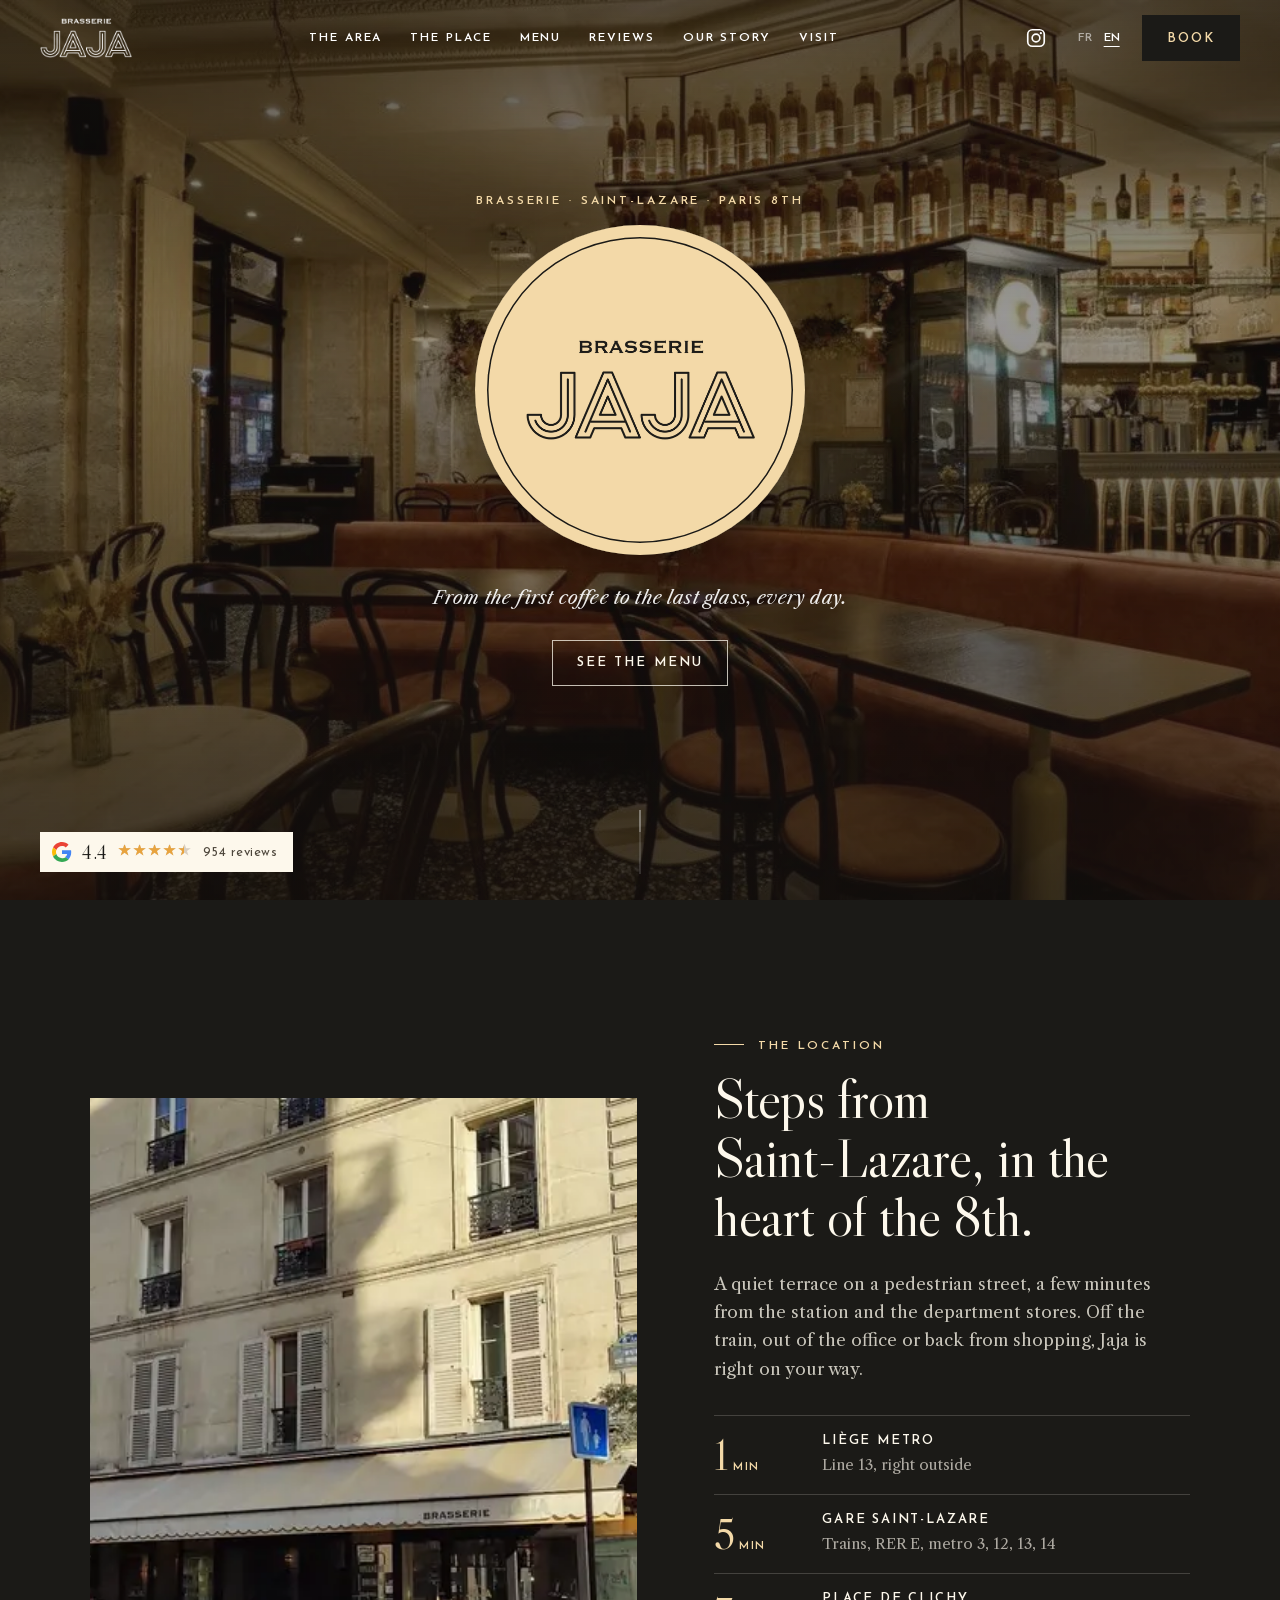
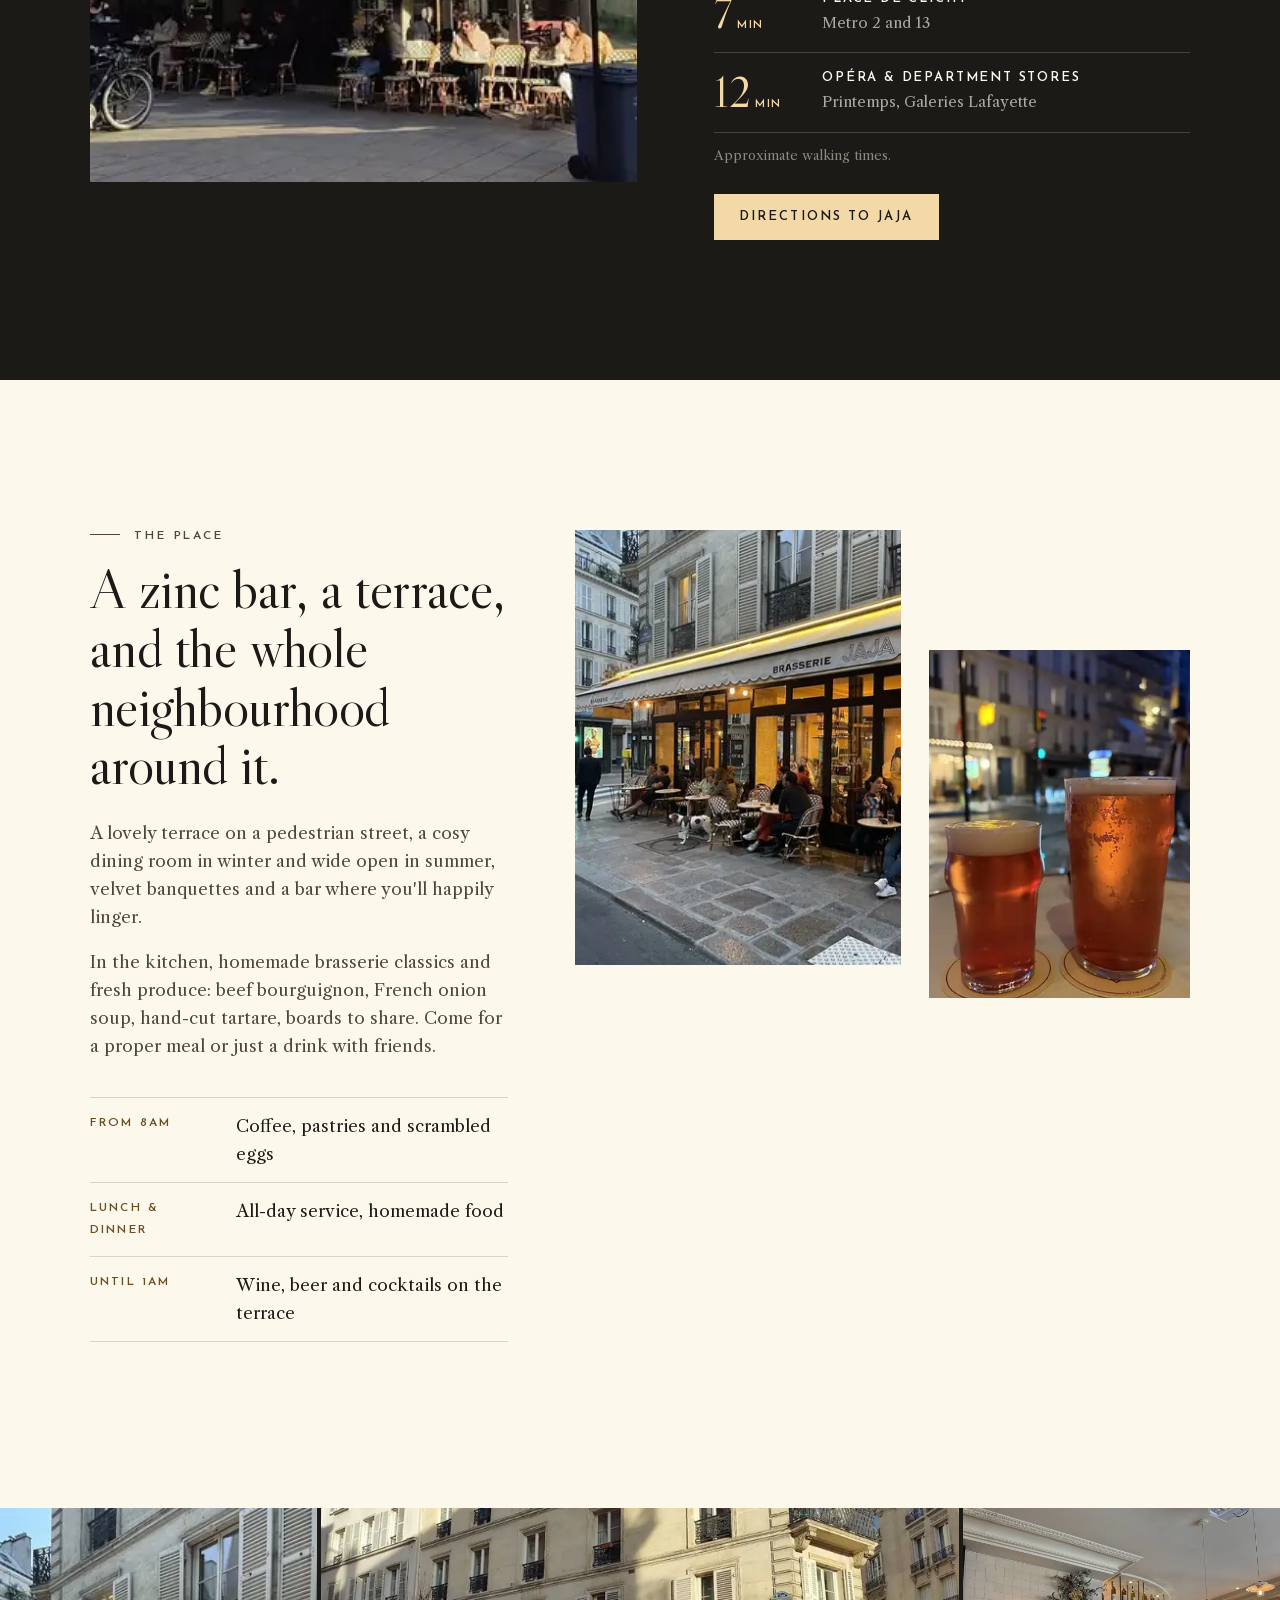
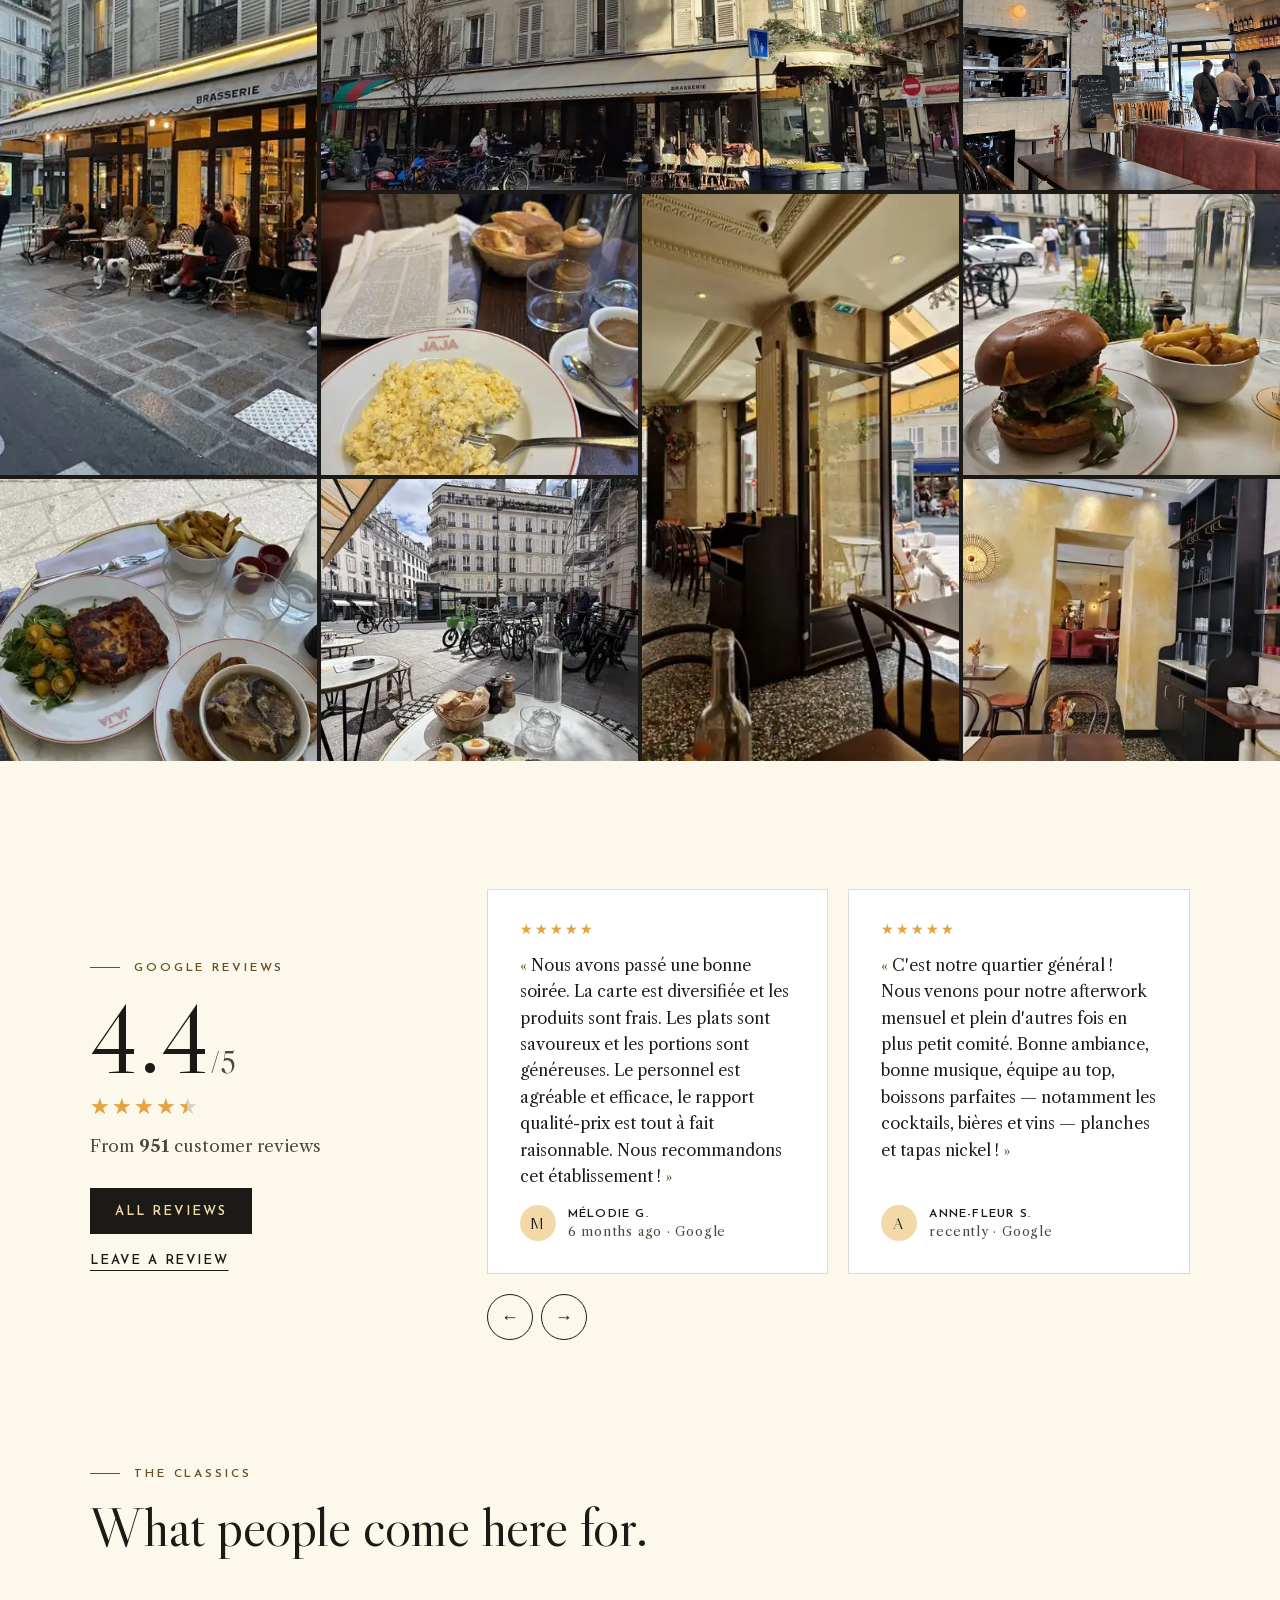
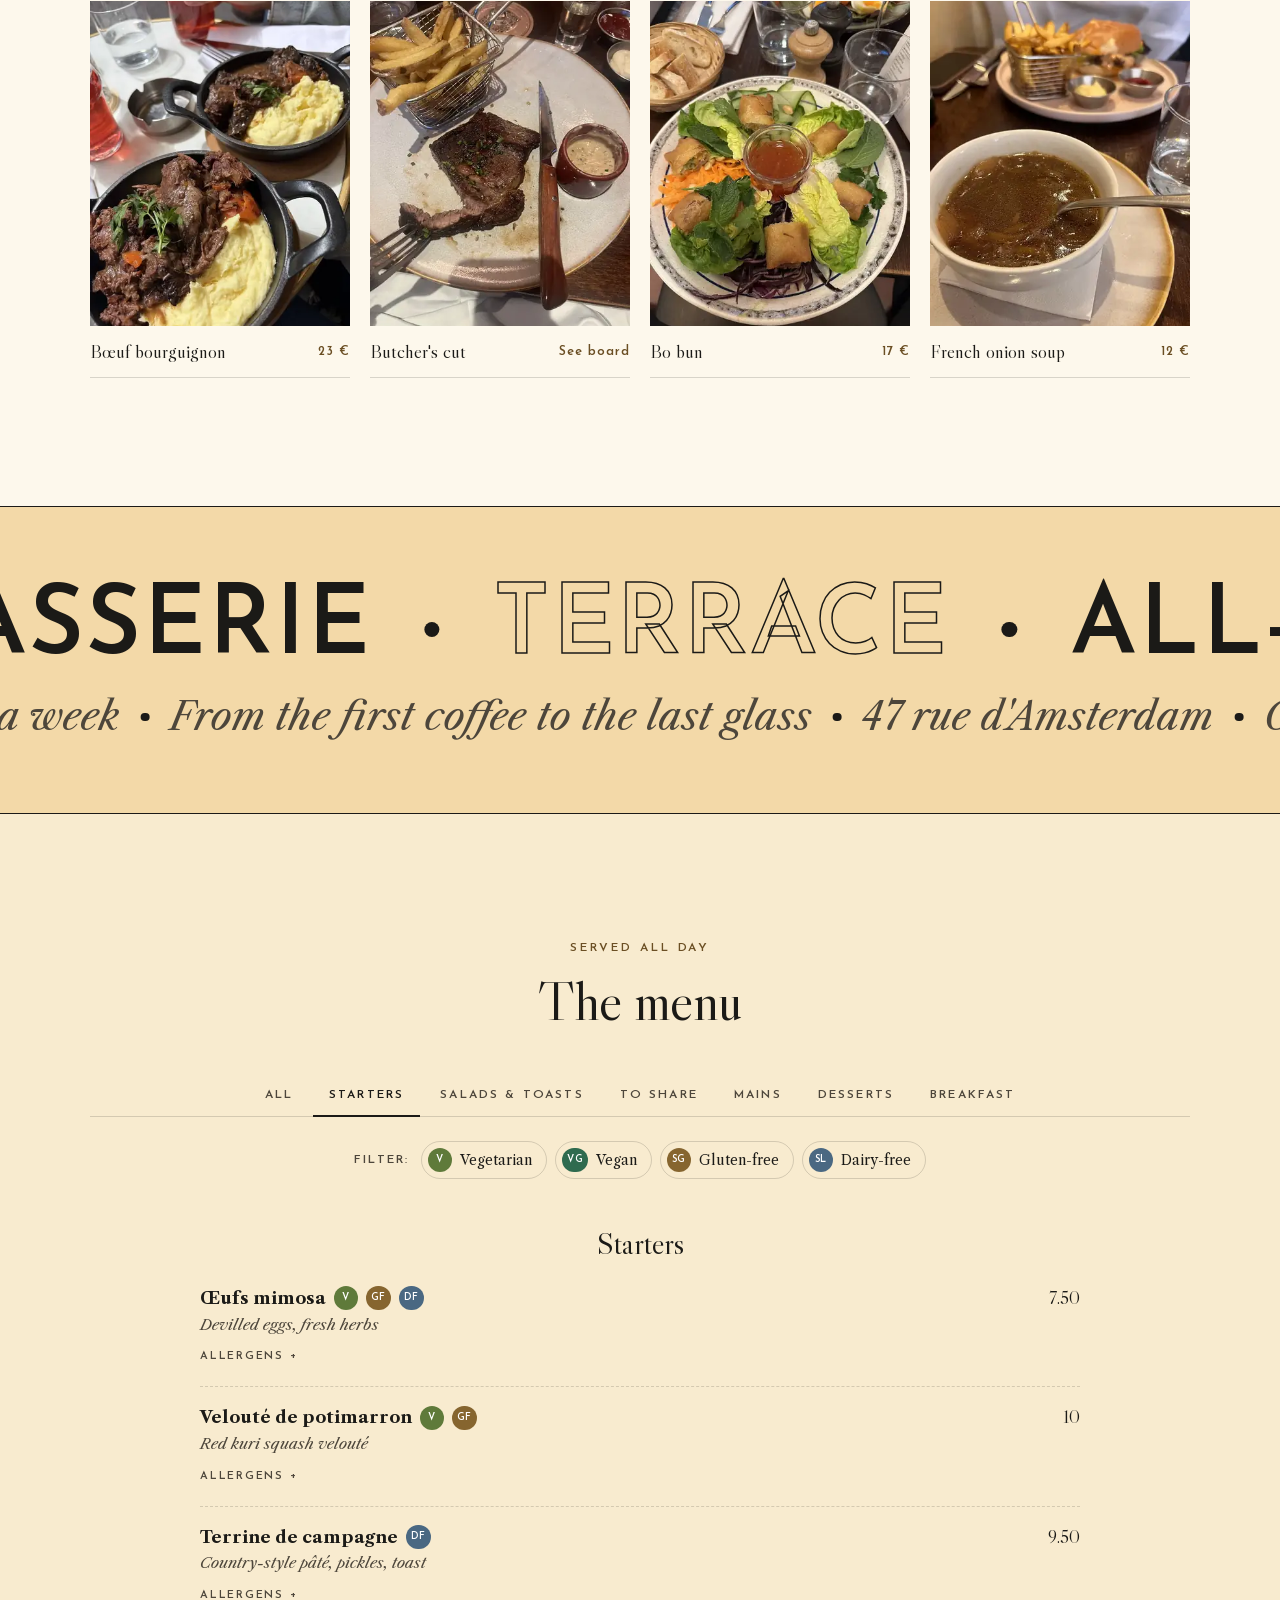
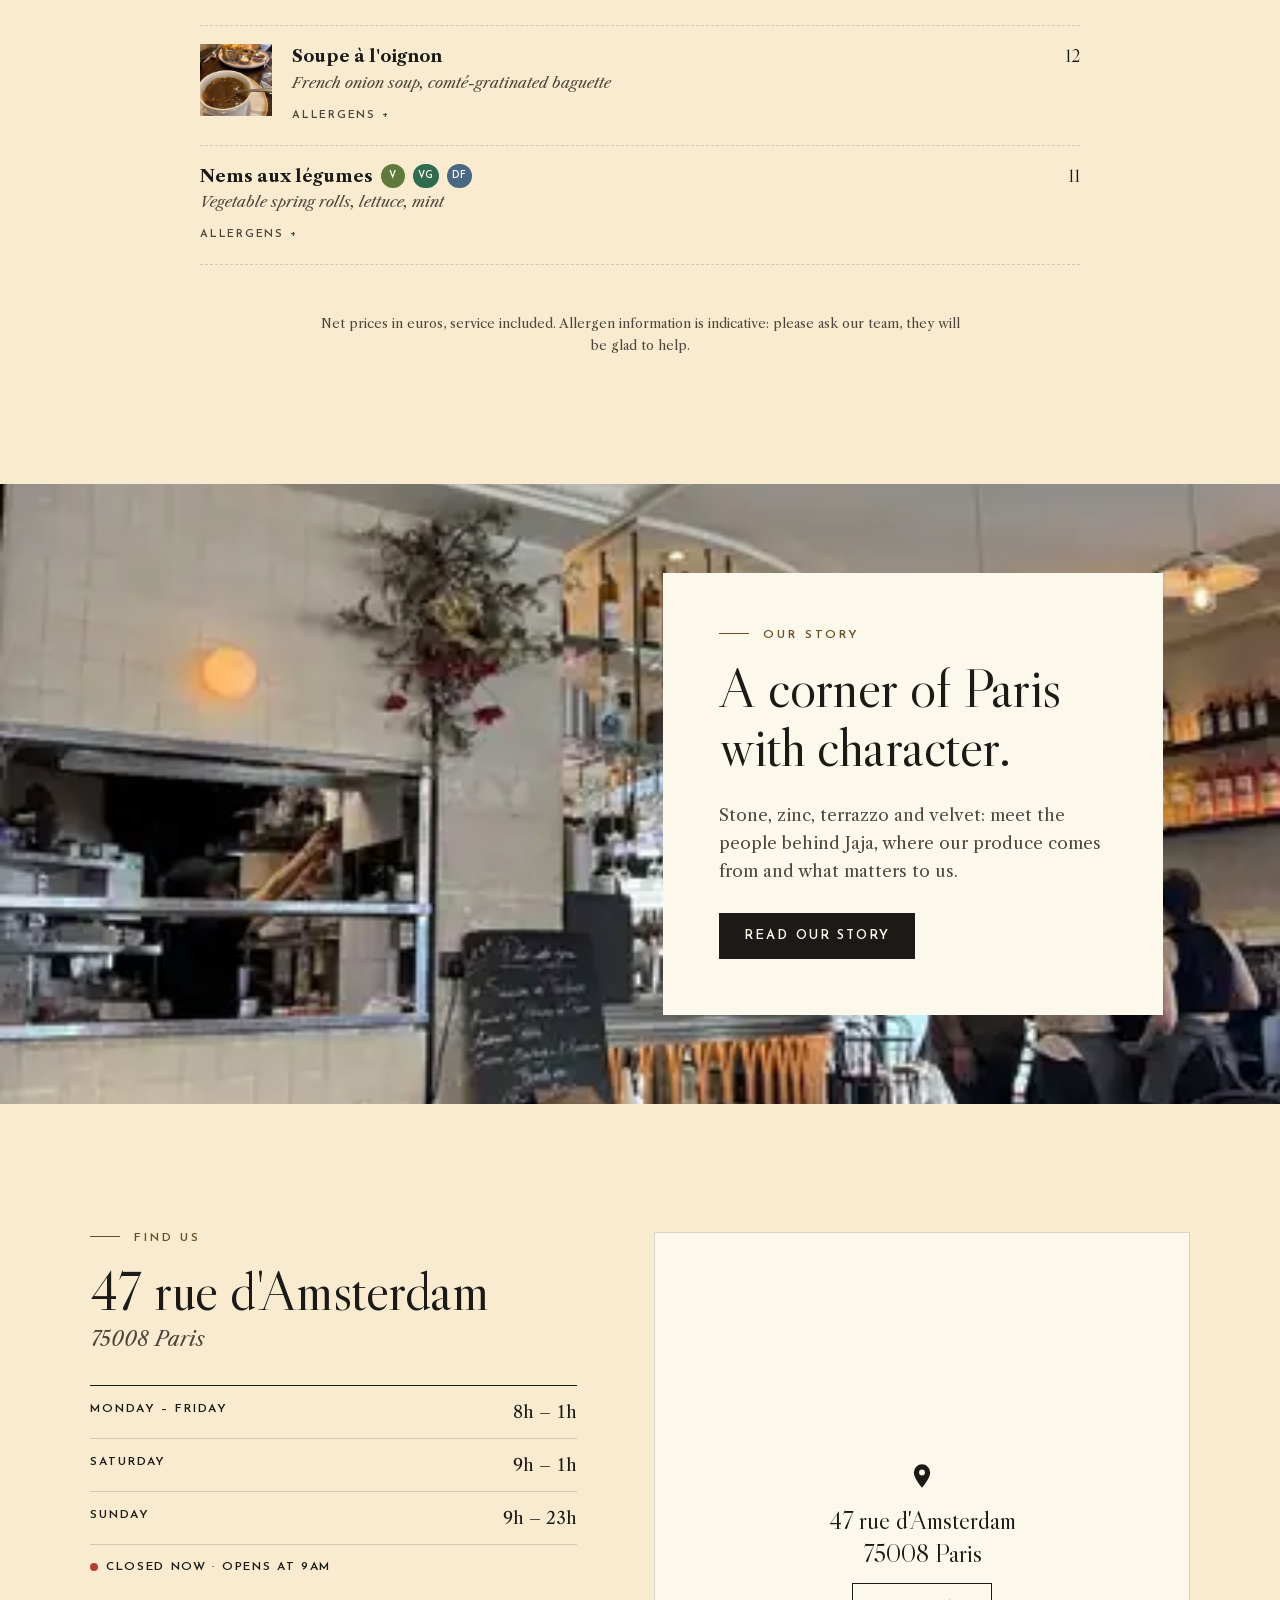
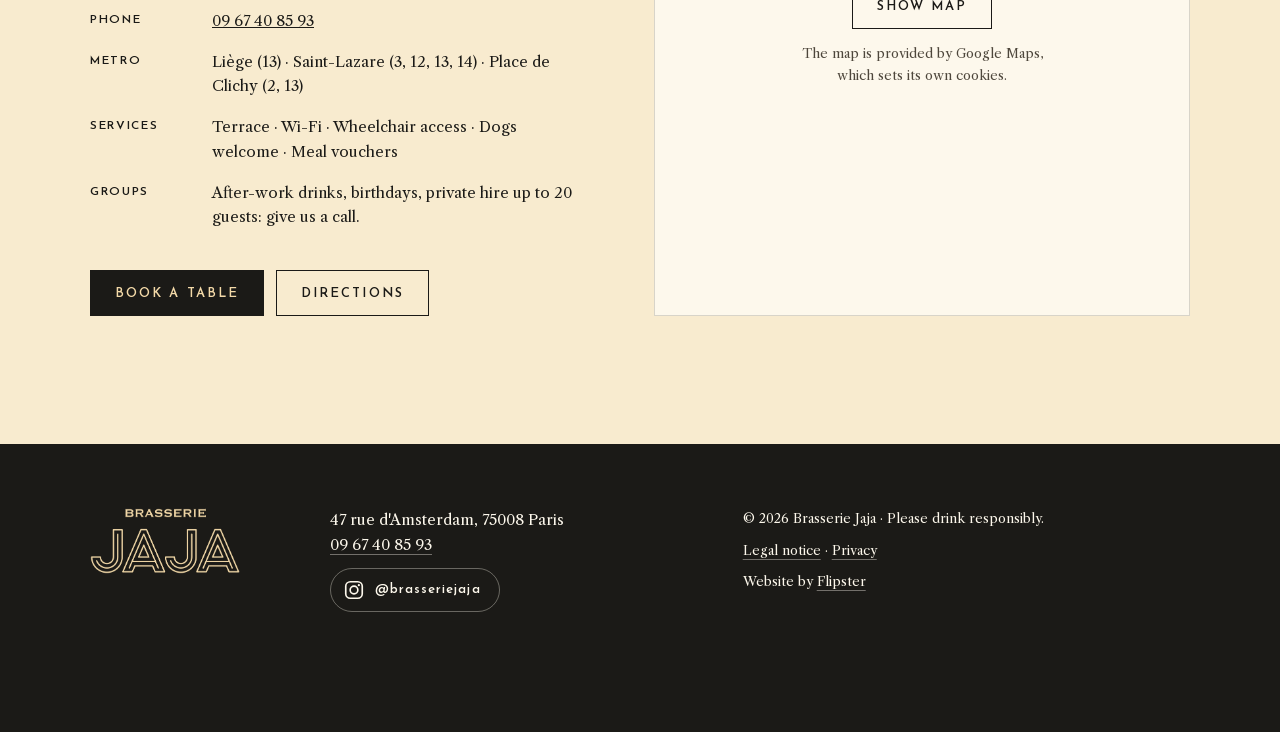
==== index.html @ 262e5464 "Accueil : l'emplacement mis en avant, section vins retirée Nouvelle section « L'emplacement » juste " ====
<!doctype html>
<html lang="fr">
<head>
  <meta charset="utf-8">
  <meta name="viewport" content="width=device-width, initial-scale=1">
  <!-- Version de validation : retirer cette ligne et robots.txt à la mise en ligne officielle -->
  <meta name="robots" content="noindex, nofollow">
  <title>Brasserie Jaja — Bar, brasserie, restaurant · Paris 8e</title>
  <meta name="description" content="Brasserie Jaja, 47 rue d'Amsterdam, Paris 8e. Entre Saint-Lazare et la place de Clichy : cuisine de brasserie faite maison, terrasse sur rue piétonne, ouvert tous les jours du petit déjeuner jusqu'à 1h.">
  <link rel="alternate" hreflang="fr" href="https://louismaitjean-ops.github.io/brasserie-jaja/">
  <link rel="alternate" hreflang="en" href="https://louismaitjean-ops.github.io/brasserie-jaja/?lang=en">
  <link rel="canonical" href="https://louismaitjean-ops.github.io/brasserie-jaja/">
  <meta property="og:type" content="restaurant">
  <meta property="og:site_name" content="Brasserie Jaja">
  <meta property="og:locale" content="fr_FR">
  <meta property="og:url" content="https://louismaitjean-ops.github.io/brasserie-jaja/">
  <meta property="og:title" content="Brasserie Jaja — Paris 8e">
  <meta property="og:description" content="Bar, brasserie, restaurant entre Saint-Lazare et la place de Clichy. Terrasse, cuisine faite maison, ouvert 7j/7.">
  <meta property="og:image" content="https://louismaitjean-ops.github.io/brasserie-jaja/assets/img/salle-bar.jpg">
  <meta property="og:image:width" content="1400">
  <meta property="og:image:height" content="700">
  <meta name="twitter:card" content="summary_large_image">
  <meta name="theme-color" content="#F3D9A8">
  <link rel="icon" href="assets/img/favicon.png">
  <link rel="apple-touch-icon" href="assets/img/apple-touch-icon.png">
  <link rel="preload" href="assets/fonts/caslon-display.woff2" as="font" type="font/woff2" crossorigin>
  <link rel="preload" href="assets/fonts/josefin-sans.woff2" as="font" type="font/woff2" crossorigin>
  <link rel="preload" href="assets/fonts/caslon-text-italic.woff2" as="font" type="font/woff2" crossorigin>
  <script>
    if(!matchMedia("(prefers-reduced-motion: reduce)").matches)document.documentElement.classList.add("motion");
    // Au rechargement : toujours revenir en haut de la page (et oublier l'ancre #section)
    if("scrollRestoration" in history)history.scrollRestoration="manual";
    (function(){var n=performance.getEntriesByType&&performance.getEntriesByType("navigation")[0];
      if(n&&n.type==="reload"){
        if(location.hash)history.replaceState(null,"",location.pathname+location.search);
        var top=function(){window.scrollTo(0,0);};
        top();document.addEventListener("DOMContentLoaded",top);
        window.addEventListener("load",function(){top();setTimeout(top,0);});
      }})();
  </script>
  <link rel="stylesheet" href="assets/css/style.css?v=29">
  <script type="application/ld+json">
  {
    "@context": "https://schema.org",
    "@type": "Restaurant",
    "name": "Brasserie Jaja",
    "image": "https://louismaitjean-ops.github.io/brasserie-jaja/assets/img/salle-bar.jpg",
    "url": "https://louismaitjean-ops.github.io/brasserie-jaja/",
    "address": { "@type": "PostalAddress", "streetAddress": "47 rue d'Amsterdam", "postalCode": "75008", "addressLocality": "Paris", "addressCountry": "FR" },
    "telephone": "+33967408593",
    "servesCuisine": ["Française", "Brasserie"],
    "priceRange": "€€",
    "acceptsReservations": true,
    "aggregateRating": { "@type": "AggregateRating", "ratingValue": "4.4", "reviewCount": "954" },
    "openingHoursSpecification": [
      { "@type": "OpeningHoursSpecification", "dayOfWeek": ["Monday","Tuesday","Wednesday","Thursday","Friday"], "opens": "08:00", "closes": "01:00" },
      { "@type": "OpeningHoursSpecification", "dayOfWeek": "Saturday", "opens": "09:00", "closes": "01:00" },
      { "@type": "OpeningHoursSpecification", "dayOfWeek": "Sunday", "opens": "09:00", "closes": "23:00" }
    ]
  }
  </script>
</head>
<body>

<a class="skip" href="#carte" data-i18n="skip">Aller à la carte</a>

<header class="nav" id="nav">
  <a class="nav__logo" href="index.html" aria-label="Brasserie Jaja, accueil">
    <img src="assets/img/logo-jaja-white.png" alt="Brasserie Jaja" class="logo-light" width="455" height="200">
    <img src="assets/img/logo-jaja-ink.png" alt="" class="logo-dark" width="455" height="200" aria-hidden="true">
  </a>
  <nav class="nav__links" id="navLinks" aria-label="Navigation principale">
    <a href="#quartier" data-i18n="nav.quartier">Le quartier</a>
    <a href="#maison" data-i18n="nav.maison">La maison</a>
    <a href="#carte" data-i18n="nav.carte">La carte</a>
    <a href="#avis" data-i18n="nav.avis">Avis</a>
    <a href="histoire.html" data-i18n="nav.histoire">Notre histoire</a>
    <a href="#infos" data-i18n="nav.infos">Infos</a>
  </nav>
  <div class="nav__end">
    <a class="nav__insta" href="https://www.instagram.com/brasseriejaja/" target="_blank" rel="noopener" aria-label="Instagram @brasseriejaja"><svg viewBox="0 0 24 24" width="22" height="22" aria-hidden="true"><rect x="3" y="3" width="18" height="18" rx="5" fill="none" stroke="currentColor" stroke-width="1.8"/><circle cx="12" cy="12" r="4.2" fill="none" stroke="currentColor" stroke-width="1.8"/><circle cx="17.3" cy="6.7" r="1.2" fill="currentColor"/></svg></a>
    <div class="lang" role="group" aria-label="Langue">
      <button type="button" data-lang="fr" aria-pressed="true">FR</button>
      <button type="button" data-lang="en" aria-pressed="false">EN</button>
    </div>
    <button class="btn btn--red js-book" type="button" data-i18n="cta.book">Réserver</button>
    <button class="nav__burger" id="burger" type="button" aria-expanded="false" aria-controls="navLinks"><span></span><span></span><span class="sr" data-i18n="nav.menu">Menu</span></button>
  </div>
</header>

<main>

  <!-- HERO -->
  <section class="hero">
    <img width="1400" height="700" class="hero__img" srcset="assets/img/salle-bar-400.webp 400w, assets/img/salle-bar-800.webp 800w, assets/img/salle-bar.webp 1400w" sizes="100vw" src="assets/img/salle-bar.webp" alt="La salle de la Brasserie Jaja, banquettes en velours et bar" fetchpriority="high">
    <div class="hero__inner">
      <p class="eyebrow eyebrow--light" data-i18n="hero.eyebrow">Brasserie · Saint-Lazare · Paris 8e</p>
      <h1 class="hero__title">
        <img src="assets/img/logo-jaja-ink.png" alt="Brasserie Jaja" width="455" height="200">
      </h1>
      <p class="hero__lead" data-i18n="hero.lead">Du premier café au dernier verre, tous les jours.</p>
      <div class="hero__cta">
        <a class="btn btn--ghost" href="#carte" data-i18n="cta.menu">Voir la carte</a>
      </div>
    </div>
    <a class="hero__scroll" href="#maison" aria-label="Découvrir"><span></span></a>
    <a class="gbadge" href="#avis">
      <svg class="gbadge__g" viewBox="0 0 48 48" aria-hidden="true"><path fill="#EA4335" d="M24 9.5c3.5 0 6.6 1.2 9 3.5l6.7-6.7C35.6 2.4 30.2 0 24 0 14.6 0 6.6 5.4 2.6 13.2l7.8 6C12.3 13.6 17.6 9.5 24 9.5z"/><path fill="#4285F4" d="M46.1 24.5c0-1.6-.1-3.1-.4-4.5H24v9h12.4c-.5 2.9-2.2 5.3-4.6 7l7.4 5.7c4.3-4 6.9-9.9 6.9-17.2z"/><path fill="#FBBC05" d="M10.4 28.8c-.5-1.4-.8-3-.8-4.8s.3-3.3.8-4.8l-7.8-6C.9 16.5 0 20.1 0 24s.9 7.5 2.6 10.8l7.8-6z"/><path fill="#34A853" d="M24 48c6.5 0 11.9-2.1 15.9-5.8l-7.4-5.7c-2.1 1.4-4.8 2.3-8.5 2.3-6.4 0-11.7-4.1-13.6-9.8l-7.8 6C6.6 42.6 14.6 48 24 48z"/></svg>
      <span class="gbadge__score js-rating">4,4</span>
      <span class="stars js-stars" aria-hidden="true"></span>
      <span class="gbadge__count"><span class="js-count">954</span> <span data-i18n="reviews.word">avis</span></span>
    </a>
  </section>

  <!-- ACCÈS RAPIDES (mobile) -->
  <nav class="quick" aria-label="Accès rapide">
    <p class="quick__status"><span class="quick__open" id="openNowTop"></span><a href="#avis" class="quick__rating"><span class="js-rating">4,4</span> <span class="stars js-stars" aria-hidden="true"></span> <span class="quick__google">Google</span></a></p>
    <div class="quick__grid">
      <a class="quick__item quick__item--main" href="#carte">
        <svg viewBox="0 0 24 24" aria-hidden="true"><path d="M6 3h9l3 3v15H6z M15 3v3h3 M9 10h6 M9 13.5h6 M9 17h4"/></svg>
        <span data-i18n="quick.menu">La carte</span>
      </a>
      <a class="quick__item" href="tel:+33967408593">
        <svg viewBox="0 0 24 24" aria-hidden="true"><path d="M5 4h4l2 5-2.5 1.5a11 11 0 0 0 5 5L15 13l5 2v4a2 2 0 0 1-2 2A16 16 0 0 1 3 6a2 2 0 0 1 2-2"/></svg>
        <span data-i18n="quick.call">Appeler</span>
      </a>
      <a class="quick__item" href="https://www.google.com/maps/dir/?api=1&amp;destination=Brasserie+Jaja+47+rue+d%27Amsterdam+75008+Paris" target="_blank" rel="noopener">
        <svg viewBox="0 0 24 24" aria-hidden="true"><path d="M12 21s-6.5-6.2-6.5-11a6.5 6.5 0 0 1 13 0c0 4.8-6.5 11-6.5 11z M12 12.5a2.5 2.5 0 1 0 0-5 2.5 2.5 0 0 0 0 5"/></svg>
        <span data-i18n="quick.route">Itinéraire</span>
      </a>
      <a class="quick__item" href="#infos">
        <svg viewBox="0 0 24 24" aria-hidden="true"><path d="M12 21a9 9 0 1 0 0-18 9 9 0 0 0 0 18z M12 7v5l3 2"/></svg>
        <span data-i18n="quick.hours">Horaires</span>
      </a>
    </div>
  </nav>

  <!-- L'EMPLACEMENT -->
  <section class="quartier" id="quartier">
    <div class="wrap quartier__grid">
      <figure class="quartier__photo"><img width="1600" height="901" srcset="assets/img/rue-terrasse-400.webp 400w, assets/img/rue-terrasse-800.webp 800w, assets/img/rue-terrasse.webp 1600w" sizes="(max-width: 900px) 100vw, 55vw" src="assets/img/rue-terrasse.webp" alt="La terrasse de la Brasserie Jaja sur la rue piétonne" loading="lazy"></figure>
      <div class="quartier__text">
        <p class="eyebrow eyebrow--light" data-i18n="quartier.eyebrow">L'emplacement</p>
        <h2 class="h2" data-i18n="quartier.title">À deux pas de Saint-Lazare, en plein cœur du 8e.</h2>
        <p data-i18n="quartier.p">Une terrasse au calme, sur une rue piétonne, à quelques minutes de la gare et des grands magasins. En sortant du train, du bureau ou du shopping, le Jaja est sur votre chemin.</p>
        <ul class="quartier__list">
          <li><span class="quartier__min">1<small>min</small></span><span><strong data-i18n="quartier.l1">Métro Liège</strong><em data-i18n="quartier.l1s">Ligne 13, juste en bas</em></span></li>
          <li><span class="quartier__min">5<small>min</small></span><span><strong data-i18n="quartier.l2">Gare Saint-Lazare</strong><em data-i18n="quartier.l2s">Trains, RER E, métros 3, 12, 13, 14</em></span></li>
          <li><span class="quartier__min">7<small>min</small></span><span><strong data-i18n="quartier.l3">Place de Clichy</strong><em data-i18n="quartier.l3s">Métros 2 et 13</em></span></li>
          <li><span class="quartier__min">12<small>min</small></span><span><strong data-i18n="quartier.l4">Opéra et grands magasins</strong><em data-i18n="quartier.l4s">Printemps, Galeries Lafayette</em></span></li>
        </ul>
        <p class="quartier__note" data-i18n="quartier.note">Temps de marche indicatifs.</p>
        <a class="btn btn--sand" href="https://www.google.com/maps/dir/?api=1&amp;destination=Brasserie+Jaja+47+rue+d%27Amsterdam+75008+Paris" target="_blank" rel="noopener" data-i18n="quartier.cta">Itinéraire jusqu'au Jaja</a>
      </div>
    </div>
  </section>

  <!-- LA MAISON -->
  <section class="maison" id="maison">
    <div class="wrap maison__grid">
      <div class="maison__text">
        <p class="eyebrow" data-i18n="maison.eyebrow">La maison</p>
        <h2 class="h2" data-i18n="maison.title">Un zinc, une terrasse, et tout le quartier autour.</h2>
        <p data-i18n="maison.p1">Une belle terrasse sur une rue piétonne, une salle cosy l'hiver et grande ouverte l'été, des banquettes en velours et un comptoir où l'on s'attarde volontiers.</p>
        <p data-i18n="maison.p2">En cuisine, des classiques de brasserie faits maison et des produits frais : bœuf bourguignon, soupe à l'oignon, tartare au couteau, planches à partager. On vient pour un vrai repas ou juste pour un verre entre amis.</p>
        <ul class="moments">
          <li><span class="moments__h" data-i18n="maison.m1h">Dès 8h</span><span data-i18n="maison.m1">Café, viennoiseries et œufs brouillés</span></li>
          <li><span class="moments__h" data-i18n="maison.m2h">Midi &amp; soir</span><span data-i18n="maison.m2">Service continu, cuisine maison</span></li>
          <li><span class="moments__h" data-i18n="maison.m3h">Jusqu'à 1h</span><span data-i18n="maison.m3">Vins, bières, cocktails en terrasse</span></li>
        </ul>
      </div>
      <figure class="maison__photo maison__photo--a"><img width="1200" height="1600" srcset="assets/img/facade-soir-400.webp 400w, assets/img/facade-soir-800.webp 800w, assets/img/facade-soir.webp 1200w" sizes="(max-width: 900px) 46vw, 26vw" src="assets/img/facade-soir.webp" alt="La façade et la terrasse de la Brasserie Jaja en soirée" loading="lazy"></figure>
      <figure class="maison__photo maison__photo--b"><img width="1200" height="1600" srcset="assets/img/bieres-terrasse-400.webp 400w, assets/img/bieres-terrasse-800.webp 800w, assets/img/bieres-terrasse.webp 1200w" sizes="(max-width: 900px) 46vw, 26vw" src="assets/img/bieres-terrasse.webp" alt="Deux bières en terrasse, le soir" loading="lazy"></figure>
    </div>
  </section>

  <!-- GALERIE -->
  <section class="galerie" aria-label="Photos">
    <div class="galerie__grid" id="galerie">
      <button class="g g--tall" data-src="assets/img/facade-soir.webp"><img width="1200" height="1600" srcset="assets/img/facade-soir-400.webp 400w, assets/img/facade-soir-800.webp 800w, assets/img/facade-soir.webp 1200w" sizes="(max-width: 700px) 50vw, 25vw" src="assets/img/facade-soir.webp" alt="Façade en soirée" loading="lazy"></button>
      <button class="g g--wide" data-src="assets/img/rue-terrasse.webp"><img width="1600" height="901" srcset="assets/img/rue-terrasse-400.webp 400w, assets/img/rue-terrasse-800.webp 800w, assets/img/rue-terrasse.webp 1600w" sizes="(max-width: 700px) 50vw, 25vw" src="assets/img/rue-terrasse.webp" alt="La terrasse côté rue" loading="lazy"></button>
      <button class="g" data-src="assets/img/salle-comptoir.webp"><img width="1200" height="1600" srcset="assets/img/salle-comptoir-400.webp 400w, assets/img/salle-comptoir-800.webp 800w, assets/img/salle-comptoir.webp 1200w" sizes="(max-width: 700px) 50vw, 25vw" src="assets/img/salle-comptoir.webp" alt="Le comptoir" loading="lazy"></button>
      <button class="g" data-src="assets/img/oeufs-brouilles.webp"><img width="1200" height="1600" srcset="assets/img/oeufs-brouilles-400.webp 400w, assets/img/oeufs-brouilles-800.webp 800w, assets/img/oeufs-brouilles.webp 1200w" sizes="(max-width: 700px) 50vw, 25vw" src="assets/img/oeufs-brouilles.webp" alt="Petit déjeuner, œufs brouillés" loading="lazy"></button>
      <button class="g g--tall" data-src="assets/img/salle-entree.webp"><img width="1200" height="1600" srcset="assets/img/salle-entree-400.webp 400w, assets/img/salle-entree-800.webp 800w, assets/img/salle-entree.webp 1200w" sizes="(max-width: 700px) 50vw, 25vw" src="assets/img/salle-entree.webp" alt="L'entrée de la salle" loading="lazy"></button>
      <button class="g" data-src="assets/img/bacon-cheeseburger.webp"><img width="1200" height="1600" srcset="assets/img/bacon-cheeseburger-400.webp 400w, assets/img/bacon-cheeseburger-800.webp 800w, assets/img/bacon-cheeseburger.webp 1200w" sizes="(max-width: 700px) 50vw, 25vw" src="assets/img/bacon-cheeseburger.webp" alt="Bacon cheeseburger" loading="lazy"></button>
      <button class="g" data-src="assets/img/terrasse-plats.webp"><img width="1200" height="1600" srcset="assets/img/terrasse-plats-400.webp 400w, assets/img/terrasse-plats-800.webp 800w, assets/img/terrasse-plats.webp 1200w" sizes="(max-width: 700px) 50vw, 25vw" src="assets/img/terrasse-plats.webp" alt="Déjeuner en terrasse" loading="lazy"></button>
      <button class="g" data-src="assets/img/dejeuner-terrasse.webp"><img width="1200" height="1600" srcset="assets/img/dejeuner-terrasse-400.webp 400w, assets/img/dejeuner-terrasse-800.webp 800w, assets/img/dejeuner-terrasse.webp 1200w" sizes="(max-width: 700px) 50vw, 25vw" src="assets/img/dejeuner-terrasse.webp" alt="Salade en terrasse" loading="lazy"></button>
      <button class="g" data-src="assets/img/salle-miroir.webp"><img width="1200" height="1600" srcset="assets/img/salle-miroir-400.webp 400w, assets/img/salle-miroir-800.webp 800w, assets/img/salle-miroir.webp 1200w" sizes="(max-width: 700px) 50vw, 25vw" src="assets/img/salle-miroir.webp" alt="Coin de la salle" loading="lazy"></button>
    </div>
  </section>

  <!-- AVIS GOOGLE -->
  <section class="avis" id="avis">
    <div class="wrap avis__grid">
      <div class="avis__score">
        <p class="eyebrow" data-i18n="avis.eyebrow">Avis Google</p>
        <p class="avis__big"><span class="js-rating">4,4</span><small>/5</small></p>
        <span class="stars stars--lg js-stars" aria-hidden="true"></span>
        <p class="avis__count"><span data-i18n="avis.based">Sur</span> <strong class="js-count">954</strong> <span data-i18n="avis.reviews">avis clients</span></p>
        <div class="avis__links">
          <a class="btn btn--red js-greviews" href="#" target="_blank" rel="noopener" data-i18n="avis.all">Tous les avis</a>
          <a class="link js-greviews" href="#" target="_blank" rel="noopener" data-i18n="avis.write">Laisser un avis</a>
        </div>
      </div>
      <div class="avis__list">
        <div class="avis__track" id="avisTrack"></div>
        <div class="avis__nav">
          <button type="button" class="round" id="avisPrev" aria-label="Avis précédent">&larr;</button>
          <button type="button" class="round" id="avisNext" aria-label="Avis suivant">&rarr;</button>
        </div>
      </div>
    </div>
  </section>

  <!-- INCONTOURNABLES -->
  <section class="signatures">
    <div class="wrap">
      <div class="section-head">
        <p class="eyebrow" data-i18n="sig.eyebrow">Les incontournables</p>
        <h2 class="h2" data-i18n="sig.title">Ce qu'on vient manger ici.</h2>
      </div>
      <div class="sig-grid">
        <figure class="sig"><img width="1200" height="1600" srcset="assets/img/boeuf-bourguignon-400.webp 400w, assets/img/boeuf-bourguignon-800.webp 800w, assets/img/boeuf-bourguignon.webp 1200w" sizes="(max-width: 900px) 46vw, 24vw" src="assets/img/boeuf-bourguignon.webp" alt="Bœuf bourguignon et écrasé de pommes de terre" loading="lazy"><figcaption><span>Bœuf bourguignon</span><span class="price">23 €</span></figcaption></figure>
        <figure class="sig"><img width="1200" height="1600" srcset="assets/img/piece-du-boucher-400.webp 400w, assets/img/piece-du-boucher-800.webp 800w, assets/img/piece-du-boucher.webp 1200w" sizes="(max-width: 900px) 46vw, 24vw" src="assets/img/piece-du-boucher.webp" alt="Pièce du boucher, frites" loading="lazy"><figcaption><span data-i18n="sig.piece">Pièce du boucher</span><span class="price" data-i18n="sig.ardoise">Ardoise</span></figcaption></figure>
        <figure class="sig"><img width="1200" height="1600" srcset="assets/img/beau-boon-400.webp 400w, assets/img/beau-boon-800.webp 800w, assets/img/beau-boon.webp 1200w" sizes="(max-width: 900px) 46vw, 24vw" src="assets/img/beau-boon.webp" alt="Bo bun aux nems de légumes" loading="lazy"><figcaption><span>Bo bun</span><span class="price">17 €</span></figcaption></figure>
        <figure class="sig"><img width="1200" height="1600" srcset="assets/img/soupe-oignon-400.webp 400w, assets/img/soupe-oignon-800.webp 800w, assets/img/soupe-oignon.webp 1200w" sizes="(max-width: 900px) 46vw, 24vw" src="assets/img/soupe-oignon.webp" alt="Soupe à l'oignon gratinée" loading="lazy"><figcaption><span data-i18n="sig.soupe">Soupe à l'oignon</span><span class="price">12 €</span></figcaption></figure>
      </div>
    </div>
  </section>

  <div class="band" aria-hidden="true">
    <div class="band__row band__row--a" data-dir="-1">
      <div class="band__set">
        <span data-i18n="band.1">Brasserie</span><span class="o" data-i18n="band.2">Terrasse</span><span data-i18n="band.3">Service continu</span><span class="o">Paris 8e</span>
      </div>
    </div>
    <div class="band__row band__row--b" data-dir="1">
      <div class="band__set">
        <span data-i18n="band.4">Du premier café au dernier verre</span><span data-i18n="band.5">47 rue d'Amsterdam</span><span data-i18n="band.6">Ouvert 7 jours sur 7</span>
      </div>
    </div>
  </div>

  <!-- CARTE INTERACTIVE -->
  <section class="carte" id="carte">
    <div class="wrap">
      <div class="section-head section-head--center">
        <p class="eyebrow" data-i18n="carte.eyebrow">Service continu</p>
        <h2 class="h2" data-i18n="carte.title">La carte</h2>
      </div>

      <div class="carte__tabs" role="tablist" id="carteTabs" aria-label="Catégories"></div>

      <div class="carte__filters" id="carteFilters">
        <span class="carte__filters-label" data-i18n="filters.label">Filtrer :</span>
        <button type="button" class="chip" data-filter="veg" aria-pressed="false"><span class="diet diet--veg">V</span><span data-i18n="diet.veg">Végétarien</span></button>
        <button type="button" class="chip" data-filter="vegan" aria-pressed="false"><span class="diet diet--vegan">VG</span><span data-i18n="diet.vegan">Vegan</span></button>
        <button type="button" class="chip" data-filter="gf" aria-pressed="false"><span class="diet diet--gf">SG</span><span data-i18n="diet.gf">Sans gluten</span></button>
        <button type="button" class="chip" data-filter="lf" aria-pressed="false"><span class="diet diet--lf">SL</span><span data-i18n="diet.lf">Sans lactose</span></button>
      </div>

      <div class="carte__board" id="carteBoard" aria-live="polite"></div>

      <p class="carte__legal" data-i18n="carte.legal">Prix nets en euros, service compris. Allergènes donnés à titre indicatif : demandez à notre équipe, elle vous renseignera avec plaisir.</p>
    </div>
  </section>

  <!-- HISTOIRE (teaser) -->
  <section class="teaser">
    <img width="1200" height="1600" srcset="assets/img/salle-comptoir-400.webp 400w, assets/img/salle-comptoir-800.webp 800w, assets/img/salle-comptoir.webp 1200w" sizes="100vw" src="assets/img/salle-comptoir.webp" alt="" loading="lazy" class="teaser__img">
    <div class="teaser__box">
      <p class="eyebrow" data-i18n="teaser.eyebrow">Notre histoire</p>
      <h2 class="h2" data-i18n="teaser.title">Un coin de Paris qui a du caractère.</h2>
      <p data-i18n="teaser.p">Pierre de taille, zinc, terrazzo et velours : découvrez qui fait vivre le Jaja, d'où viennent nos produits et ce qui nous tient à cœur.</p>
      <a class="btn btn--dark" href="histoire.html" data-i18n="teaser.cta">Lire notre histoire</a>
    </div>
  </section>

  <!-- INFOS -->
  <section class="infos" id="infos">
    <div class="wrap infos__grid">
      <div>
        <p class="eyebrow" data-i18n="infos.eyebrow">Nous trouver</p>
        <h2 class="h2">47 rue d'Amsterdam</h2>
        <p class="infos__addr">75008 Paris</p>

        <dl class="hours">
          <div><dt data-i18n="infos.d1">Lundi – vendredi</dt><dd>8h – 1h</dd></div>
          <div><dt data-i18n="infos.d2">Samedi</dt><dd>9h – 1h</dd></div>
          <div><dt data-i18n="infos.d3">Dimanche</dt><dd>9h – 23h</dd></div>
        </dl>
        <p class="infos__open" id="openNow"></p>

        <ul class="infos__list">
          <li><strong data-i18n="infos.tel">Téléphone</strong><a href="tel:+33967408593">09 67 40 85 93</a></li>
          <li><strong data-i18n="infos.metro">Métro</strong><span>Liège (13) · Saint-Lazare (3, 12, 13, 14) · Place de Clichy (2, 13)</span></li>
          <li><strong data-i18n="infos.services">Services</strong><span data-i18n="infos.servicesList">Terrasse · Wi-Fi · Accès fauteuil roulant · Chiens bienvenus · Titres restaurant</span></li>
          <li><strong data-i18n="infos.groups">Groupes</strong><span data-i18n="infos.groupsText">Afterworks, anniversaires, privatisation jusqu'à 20 personnes : appelez-nous.</span></li>
        </ul>
        <div class="infos__cta">
          <button class="btn btn--red js-book" type="button" data-i18n="cta.bookTable">Réserver une table</button>
          <a class="btn btn--line" href="https://www.google.com/maps/dir/?api=1&amp;destination=Brasserie+Jaja+47+rue+d%27Amsterdam+75008+Paris" target="_blank" rel="noopener" data-i18n="infos.route">Itinéraire</a>
        </div>
      </div>
      <div class="infos__map" id="map">
        <div class="map-consent">
          <svg viewBox="0 0 24 24" width="28" height="28" aria-hidden="true"><path fill="currentColor" d="M12 2a7 7 0 0 0-7 7c0 5.2 7 13 7 13s7-7.8 7-13a7 7 0 0 0-7-7Zm0 9.5A2.5 2.5 0 1 1 12 6.5a2.5 2.5 0 0 1 0 5Z"/></svg>
          <p class="map-consent__addr">47 rue d'Amsterdam<br>75008 Paris</p>
          <button type="button" class="btn btn--line js-map" data-i18n="map.show">Afficher le plan</button>
          <p class="map-consent__note" data-i18n="map.note">Le plan est fourni par Google Maps, qui dépose ses propres cookies.</p>
        </div>
      </div>
    </div>
  </section>

</main>

<footer class="footer">
  <div class="wrap footer__grid">
    <img src="assets/img/logo-jaja-sand.png" alt="Brasserie Jaja" class="footer__logo" width="455" height="200" loading="lazy">
    <div>
      <p>47 rue d'Amsterdam, 75008 Paris<br><a href="tel:+33967408593">09 67 40 85 93</a></p>
      <p><a class="footer__insta" href="https://www.instagram.com/brasseriejaja/" target="_blank" rel="noopener"><svg viewBox="0 0 24 24" width="22" height="22" aria-hidden="true"><rect x="3" y="3" width="18" height="18" rx="5" fill="none" stroke="currentColor" stroke-width="1.8"/><circle cx="12" cy="12" r="4.2" fill="none" stroke="currentColor" stroke-width="1.8"/><circle cx="17.3" cy="6.7" r="1.2" fill="currentColor"/></svg><span>@brasseriejaja</span></a></p>
    </div>
    <div class="footer__small">
      <p>© <span id="year">2026</span> Brasserie Jaja · <span data-i18n="footer.alcohol">L'abus d'alcool est dangereux pour la santé, à consommer avec modération.</span></p>
      <p><a href="mentions-legales.html" data-i18n="footer.legal">Mentions légales</a> · <a href="confidentialite.html" data-i18n="footer.privacy">Confidentialité</a></p>
      <p><span data-i18n="footer.by">Site réalisé par</span> <a href="https://www.flipster.agency" target="_blank" rel="noopener">Flipster</a></p>
    </div>
  </div>
</footer>


<div class="lightbox" id="lightbox" hidden>
  <button type="button" class="lightbox__close" aria-label="Fermer">&times;</button>
  <div class="lightbox__media" id="lightboxMedia"></div>
</div>

<script src="assets/js/config.js?v=29"></script>
<script src="assets/js/carte.js?v=29"></script>
<script src="assets/js/i18n.js?v=29"></script>
<script src="assets/js/motion.js?v=29"></script>
<script src="assets/js/main.js?v=29"></script>
</body>
</html>
---- assets/css/style.css ----
/* Brasserie Jaja — feuille de style
   Couleurs reprises du logo Instagram de la brasserie :
   fond sable, logo noir, crème. */

/* Polices hébergées sur le site (pas d'appel à Google Fonts) */
@font-face { font-family: "Josefin Sans"; font-style: normal; font-weight: 400 600; font-display: swap; src: url("../fonts/josefin-sans.woff2") format("woff2"); }
@font-face { font-family: "Libre Caslon Display"; font-style: normal; font-weight: 400; font-display: swap; src: url("../fonts/caslon-display.woff2") format("woff2"); }
@font-face { font-family: "Libre Caslon Text"; font-style: normal; font-weight: 400; font-display: swap; src: url("../fonts/caslon-text.woff2") format("woff2"); }
@font-face { font-family: "Libre Caslon Text"; font-style: italic; font-weight: 400; font-display: swap; src: url("../fonts/caslon-text-italic.woff2") format("woff2"); }
@font-face { font-family: "Libre Caslon Text"; font-style: normal; font-weight: 700; font-display: swap; src: url("../fonts/caslon-text-bold.woff2") format("woff2"); }

:root {
  --sand: #f3d9a8;
  --sand-deep: #e7c485;
  --red: #6b4f24; /* ocre : petits textes d'accent */
  --red-deep: #3b352c;
  --ink: #1b1a17;
  --ink-soft: #4d463b;
  --stone: #f8ebcf;
  --paper: #fdf8ec;
  --velvet: #c27a5c;
  --brass: #b08d57;
  --line: rgba(29, 25, 22, .16);
  --line-light: rgba(248, 243, 234, .22);

  --serif-d: "Libre Caslon Display", Georgia, serif;
  --serif: "Libre Caslon Text", Georgia, serif;
  --caps: "Josefin Sans", "Futura", "Avenir Next", sans-serif;

  --ease: cubic-bezier(.2, .7, .1, 1);
  --wrap: 1180px;
  --gutter: clamp(16px, 4vw, 40px);
}

*, *::before, *::after { box-sizing: border-box; }
section[id] { scroll-margin-top: 64px; }
html { scroll-behavior: smooth; -webkit-text-size-adjust: 100%; }
@media (prefers-reduced-motion: reduce) { html { scroll-behavior: auto; } *, *::before, *::after { transition: none !important; animation: none !important; } }

body {
  margin: 0;
  background: var(--paper);
  color: var(--ink);
  font: 17px/1.65 var(--serif);
  overflow-x: hidden;
}
img { display: block; max-width: 100%; height: auto; }
a { color: inherit; }
button { font: inherit; color: inherit; cursor: pointer; }
:focus-visible { outline: 2px solid var(--ink); outline-offset: 3px; }

.wrap { max-width: var(--wrap); margin: 0 auto; padding: 0 var(--gutter); }
.sr { position: absolute; width: 1px; height: 1px; overflow: hidden; clip: rect(0 0 0 0); }
.skip { position: absolute; left: -999px; top: 8px; background: var(--ink); color: var(--paper); padding: 8px 14px; z-index: 100; }
.skip:focus { left: 8px; }

/* ---------- Typo ---------- */
.eyebrow {
  font: 600 12px/1 var(--caps);
  letter-spacing: .24em;
  text-transform: uppercase;
  color: var(--red);
  margin: 0 0 18px;
}
.eyebrow--light { color: var(--sand); }
.vins .eyebrow--light { color: var(--red); }
.h2 {
  font: 400 clamp(34px, 5vw, 56px)/1.05 var(--serif-d);
  letter-spacing: -.01em;
  margin: 0 0 24px;
}
.section-head { margin-bottom: 44px; }
.section-head--center { text-align: center; }

/* ---------- Boutons ---------- */
.btn {
  display: inline-flex; align-items: center; justify-content: center;
  min-height: 46px; padding: 0 24px;
  font: 600 13px/1 var(--caps); letter-spacing: .16em; text-transform: uppercase;
  text-decoration: none; border: 1px solid transparent; border-radius: 0;
  transition: color .35s var(--ease), border-color .35s var(--ease);
  white-space: nowrap;
  position: relative; overflow: hidden; isolation: isolate;
  background: transparent; -webkit-appearance: none; appearance: none;
}
.btn::before {
  content: ""; position: absolute; inset: 0; z-index: -1;
  transform: scaleX(0); transform-origin: right;
  transition: transform .5s var(--ease);
}
.btn:hover::before { transform: scaleX(1); transform-origin: left; }
.btn--red { background: var(--ink); color: var(--sand); }
.btn--red::before { background: var(--sand); }
.btn--red:hover { color: var(--ink); }
.hero .btn--red, .cta-dark .btn--red { background: var(--sand); color: var(--ink); }
.hero .btn--red::before { background: var(--paper); }
.btn--ghost { border-color: rgba(253,248,236,.75); color: #fdf8ec; }
.btn--ghost::before { background: var(--sand); }
.btn--ghost:hover { color: var(--ink); }
.btn--dark { background: var(--ink); color: var(--paper); }
.btn--dark::before { background: var(--sand); }
.btn--dark:hover { color: var(--ink); }
.btn--line { border-color: var(--ink); }
.btn--line::before { background: var(--ink); }
.btn--line:hover { color: var(--paper); }
.btn--line-light { border-color: var(--line-light); color: var(--paper); }
.link { font: 600 13px/1 var(--caps); letter-spacing: .14em; text-transform: uppercase; text-underline-offset: 6px; }
.link:hover { color: var(--red); }

/* ---------- Navigation ---------- */
.nav {
  position: fixed; inset: 0 0 auto; z-index: 50;
  display: flex; align-items: center; gap: 24px;
  height: 76px; padding: 0 var(--gutter);
  color: #fff;
  transition: background .3s, color .3s, height .3s, box-shadow .3s, translate .5s var(--ease);
}
.nav.is-hidden { translate: 0 -100%; }
.nav.is-solid { background: var(--paper); color: var(--ink); height: 64px; box-shadow: 0 1px 0 var(--line); }
.nav__logo { flex: none; display: block; width: 92px; }
.nav__logo img { width: 100%; height: auto; }
.nav .logo-dark, .nav.is-solid .logo-light { display: none; }
.nav.is-solid .logo-dark { display: block; }
.nav__links { display: flex; gap: 28px; margin: 0 auto; }
.nav__links a { white-space: nowrap; font: 600 12px/1 var(--caps); letter-spacing: .16em; text-transform: uppercase; text-decoration: none; padding: 8px 0; background: linear-gradient(currentColor, currentColor) 0 100% / 0 1px no-repeat; transition: background-size .4s var(--ease); }
.nav__links a:hover, .nav__links a[aria-current] { background-size: 100% 1px; }
.nav__end { display: flex; align-items: center; gap: 16px; margin-left: auto; }
.nav__links + .nav__end { margin-left: 0; }
.lang { display: flex; font: 600 12px/1 var(--caps); letter-spacing: .12em; }
.lang button { background: none; border: 0; padding: 6px; opacity: .55; }
.lang button[aria-pressed="true"] { opacity: 1; text-decoration: underline; text-underline-offset: 5px; }
.nav__burger { display: none; width: 40px; height: 40px; background: none; border: 0; position: relative; }
.nav__burger span:not(.sr) { position: absolute; left: 9px; right: 9px; height: 1.5px; background: currentColor; transition: transform .25s, top .25s; }
.nav__burger span:nth-child(1) { top: 15px; }
.nav__burger span:nth-child(2) { top: 24px; }
.nav__burger[aria-expanded="true"] span:nth-child(1) { top: 19px; transform: rotate(45deg); }
.nav__burger[aria-expanded="true"] span:nth-child(2) { top: 19px; transform: rotate(-45deg); }

@media (max-width: 1120px) {
  .nav__burger { display: block; }
  .nav__links + .nav__end { margin-left: auto; }
  .nav__links {
    position: fixed; inset: 64px 0 auto; margin: 0;
    flex-direction: column; gap: 0;
    background: var(--paper); color: var(--ink);
    padding: 12px var(--gutter) 28px;
    border-bottom: 1px solid var(--line);
    transform: translateY(-8px); opacity: 0; visibility: hidden;
    transition: opacity .2s, transform .2s, visibility .2s;
  }
  .nav__links.is-open { transform: none; opacity: 1; visibility: visible; }
  .nav__links a { padding: 16px 0; border-bottom: 1px solid var(--line); font-size: 14px; }
  .nav.menu-open { background: var(--paper); color: var(--ink); height: 64px; }
  .nav.menu-open .logo-light { display: none; }
  .nav.menu-open .logo-dark { display: block; }
}

@media (max-width: 700px) { .nav .btn--red { display: none; } }

/* ---------- Hero ---------- */
.hero {
  position: relative; min-height: 100svh;
  display: grid; place-items: center;
  color: #fff; text-align: center; overflow: hidden;
  background: var(--ink);
}
.hero__img { position: absolute; inset: 0; width: 100%; height: 100%; object-fit: cover; opacity: .62; }
.hero::after { content: ""; position: absolute; inset: 0; background: linear-gradient(180deg, rgba(20,16,14,.55) 0%, rgba(20,16,14,.1) 35%, rgba(20,16,14,.65) 100%); }
.hero__inner { position: relative; z-index: 1; padding: 120px var(--gutter) 140px; max-width: 760px; }
.hero__title {
  margin: 0 auto 30px; width: min(330px, 68vw); aspect-ratio: 1; border-radius: 50%;
  background: var(--sand); display: grid; place-items: center;
  box-shadow: inset 0 0 0 clamp(8px, 1.6vw, 12px) var(--sand), inset 0 0 0 calc(clamp(8px, 1.6vw, 12px) + 1.5px) var(--ink), 0 24px 60px -20px rgba(0,0,0,.55);
}
.hero__title img { width: 70%; height: auto; }
.hero__lead { text-wrap: balance; font: italic 400 clamp(16px, 1.5vw, 18px)/1.5 var(--serif); margin: 0 auto 28px; max-width: 520px; letter-spacing: .01em; opacity: .92; }
.hero__cta { display: flex; gap: 12px; justify-content: center; flex-wrap: wrap; }

.gbadge {
  position: absolute; z-index: 2; left: var(--gutter); bottom: 28px;
  display: flex; align-items: center; gap: 10px;
  background: var(--paper); color: var(--ink);
  padding: 10px 16px 10px 12px; text-decoration: none;
  font: 600 13px/1 var(--caps); letter-spacing: .04em;
}
.gbadge__g { width: 20px; height: 20px; }
.gbadge__score { font: 400 20px/1 var(--serif-d); }
.gbadge__count { color: var(--ink-soft); font-weight: 400; }

.stars { --r: 4.4; display: inline-block; font-size: 14px; letter-spacing: 2px; line-height: 1; position: relative; }
.stars::before { content: "★★★★★"; color: #d9cfc1; }
.stars::after { content: "★★★★★"; color: #e8a33d; position: absolute; left: 0; top: 0; width: calc(var(--r) / 5 * 100%); overflow: hidden; white-space: nowrap; }
.stars--lg { font-size: 22px; }

/* ---------- La maison ---------- */
.maison { padding: clamp(80px, 12vw, 150px) 0; }
.maison__grid { display: grid; grid-template-columns: 1.05fr .75fr .6fr; grid-template-rows: auto auto; gap: 28px; align-items: start; }
.maison__text { grid-row: 1 / 3; padding-right: clamp(0px, 3vw, 40px); }
.maison__text p { color: var(--ink-soft); max-width: 52ch; }
.maison__photo { margin: 0; overflow: hidden; }
.maison__photo img { width: 100%; height: 100%; object-fit: cover; }
.maison__photo--a { aspect-ratio: 3/4; }
.maison__photo--b { aspect-ratio: 3/4; margin-top: 120px; }
.moments { list-style: none; padding: 0; margin: 36px 0 0; border-top: 1px solid var(--line); }
.moments li { display: grid; grid-template-columns: 130px 1fr; gap: 16px; padding: 14px 0; border-bottom: 1px solid var(--line); }
.moments__h { font: 600 12px/1.9 var(--caps); letter-spacing: .18em; text-transform: uppercase; color: var(--red); }

@media (max-width: 900px) {
  .maison__grid { grid-template-columns: 1fr 1fr; }
  .maison__text { grid-column: 1 / -1; grid-row: auto; }
  .maison__photo--b { margin-top: 60px; }
}

/* ---------- Incontournables ---------- */
.signatures { padding: 0 0 clamp(80px, 10vw, 130px); }
.sig-grid { display: grid; grid-template-columns: repeat(4, 1fr); gap: 20px; }
.sig { margin: 0; }
.sig img { aspect-ratio: 4/5; width: 100%; object-fit: cover; }
.sig figcaption { display: flex; justify-content: space-between; gap: 12px; padding: 14px 0 0; border-bottom: 1px solid var(--line); padding-bottom: 12px; font: 400 19px/1.3 var(--serif-d); }
.price { font: 600 13px/1.9 var(--caps); letter-spacing: .08em; color: var(--red); white-space: nowrap; }
@media (max-width: 900px) { .sig-grid { grid-template-columns: repeat(2, 1fr); } }

/* ---------- Carte interactive ---------- */
.carte { background: var(--stone); padding: clamp(80px, 10vw, 130px) 0; }
.carte__tabs {
  display: flex; justify-content: center; gap: 4px; flex-wrap: wrap;
  border-bottom: 1px solid var(--line); margin-bottom: 24px;
}
.carte__tabs button {
  background: none; border: 0; padding: 14px 16px; margin-bottom: -1px;
  font: 600 12px/1 var(--caps); letter-spacing: .18em; text-transform: uppercase; color: var(--ink-soft);
  border-bottom: 2px solid transparent;
}
.carte__tabs button[aria-selected="true"] { color: var(--ink); border-bottom-color: var(--ink); }
.carte__filters { display: flex; align-items: center; justify-content: center; flex-wrap: wrap; gap: 8px; margin-bottom: 48px; }
.carte__filters-label { font: 600 12px/1 var(--caps); letter-spacing: .18em; text-transform: uppercase; color: var(--ink-soft); margin-right: 4px; }
.chip {
  display: inline-flex; align-items: center; gap: 8px;
  background: transparent; border: 1px solid var(--line); border-radius: 999px;
  padding: 6px 14px 6px 6px; font: 400 14px/1 var(--serif);
}
.chip[aria-pressed="true"] { background: var(--ink); color: var(--paper); border-color: var(--ink); }
.diet {
  display: inline-grid; place-items: center; min-width: 24px; height: 24px; padding: 0 5px; border-radius: 999px;
  font: 600 10px/1 var(--caps); letter-spacing: .04em; color: #fff;
}
.diet--veg { background: #5f7a3a; }
.diet--vegan { background: #2f6b4f; }
.diet--gf { background: #86652f; }
.diet--lf { background: #4a6882; }

.carte__board { max-width: 880px; margin: 0 auto; }
.carte__cat + .carte__cat { margin-top: 56px; }
.carte__cat-title { font: 400 30px/1.1 var(--serif-d); text-align: center; margin: 0 0 8px; }
.carte__cat-note { text-align: center; font-style: italic; color: var(--ink-soft); font-size: 15px; margin: 0 0 20px; }
.dish { padding: 18px 0; border-bottom: 1px dashed var(--line); display: grid; grid-template-columns: 1fr auto; gap: 2px 20px; align-items: baseline; }
.dish__name, .dish__desc { margin: 0; }
.dish.has-img { grid-template-columns: 72px 1fr auto; }
.dish__thumb { grid-row: 1 / 4; align-self: start; width: 72px; height: 72px; padding: 0; border: 0; overflow: hidden; background: none; }
.dish__thumb img { width: 100%; height: 100%; object-fit: cover; transition: transform .3s; }
.dish__thumb:hover img { transform: scale(1.06); }
.dish__name { font: 700 17px/1.35 var(--serif); display: flex; flex-wrap: wrap; align-items: center; gap: 8px; }
.dish__name .diet { width: auto; }
.dish__price { font: 400 19px/1.3 var(--serif-d); text-align: right; white-space: nowrap; }
.dish__desc { color: var(--ink-soft); font-style: italic; font-size: 15px; grid-column: 1 / 2; }
.dish.has-img .dish__desc { grid-column: 2 / 3; }
.dish__more { grid-column: 1 / -1; }
.dish.has-img .dish__more { grid-column: 2 / -1; }
.dish__more summary { list-style: none; cursor: pointer; display: inline-block; font: 600 11px/1 var(--caps); letter-spacing: .16em; text-transform: uppercase; color: var(--ink-soft); padding: 6px 0; }
.dish__more summary::-webkit-details-marker { display: none; }
.dish__more summary::after { content: " +"; }
.dish__more[open] summary::after { content: " –"; }
.dish__more p { margin: 4px 0 0; font-size: 14px; color: var(--ink-soft); }
.carte__empty { text-align: center; font-style: italic; color: var(--ink-soft); padding: 40px 0; }
.carte__legal { max-width: 640px; margin: 48px auto 0; text-align: center; font-size: 13px; color: var(--ink-soft); }
@media (max-width: 600px) {
  .carte__tabs { justify-content: flex-start; flex-wrap: nowrap; overflow-x: auto; scrollbar-width: none; margin-left: calc(var(--gutter) * -1); margin-right: calc(var(--gutter) * -1); padding: 0 var(--gutter); }
  .carte__tabs::-webkit-scrollbar { display: none; }
  .carte__tabs button { flex: none; }
  .dish.has-img { grid-template-columns: 56px 1fr auto; }
  .dish__thumb { width: 56px; height: 56px; }
}

/* ---------- Vins ---------- */
.vins { background: var(--sand); color: var(--ink); padding: clamp(80px, 10vw, 130px) 0; }
.vins__head { display: grid; grid-template-columns: 1fr 1fr; gap: 40px; align-items: end; margin-bottom: 56px; }
.vins__intro { font-style: italic; margin: 0 0 24px; max-width: 46ch; }
.vins__cols { columns: 2; column-gap: 64px; }
.vins__group { break-inside: avoid; margin-bottom: 40px; }
.vins__group h3 { font: 600 13px/1 var(--caps); letter-spacing: .24em; text-transform: uppercase; margin: 0 0 4px; padding-bottom: 12px; border-bottom: 1px solid var(--ink); align-items: end; }
.vins__group .wine--head span { text-align: left; }
.wine--head small { font-size: 10px; letter-spacing: .08em; text-align: right; opacity: .7; }
.wine { display: grid; grid-template-columns: 1fr repeat(3, 44px); gap: 12px; padding: 9px 0; border-bottom: 1px solid rgba(27,26,23,.14); font-size: 15px; }
.wine em { display: block; font-size: 13px; opacity: .75; }
.wine span { text-align: right; font-variant-numeric: tabular-nums; }
.vins__legend { font: 600 11px/1 var(--caps); letter-spacing: .16em; text-transform: uppercase; opacity: .7; text-align: right; }
@media (max-width: 900px) { .vins__head { grid-template-columns: 1fr; gap: 0; } .vins__cols { columns: 1; } }
@media (max-width: 420px) { .wine { grid-template-columns: 1fr repeat(3, 38px); gap: 8px; font-size: 14px; } .wine--head small { white-space: nowrap; font-size: 9px; letter-spacing: 0; } }

/* ---------- Galerie ---------- */
.galerie__grid { display: grid; grid-template-columns: repeat(4, 1fr); grid-auto-rows: 22vw; gap: 4px; background: var(--ink); }
.g { padding: 0; border: 0; overflow: hidden; background: none; }
.g img { width: 100%; height: 100%; object-fit: cover; transition: transform .6s, opacity .3s; }
.g:hover img { transform: scale(1.04); opacity: .9; }
.g--tall { grid-row: span 2; }
.g--wide { grid-column: span 2; }
@media (max-width: 700px) { .galerie__grid { grid-template-columns: repeat(2, 1fr); grid-auto-rows: 44vw; } }

/* ---------- Avis ---------- */
.avis { padding: clamp(80px, 10vw, 130px) 0; }
.avis__grid { display: grid; grid-template-columns: 320px 1fr; gap: clamp(32px, 6vw, 80px); align-items: center; }
.avis__big { font: 400 96px/1 var(--serif-d); margin: 0 0 6px; }
.avis__big small { font-size: 32px; color: var(--ink-soft); }
.avis__count { color: var(--ink-soft); margin: 10px 0 28px; }
.avis__links { display: flex; align-items: center; gap: 20px; flex-wrap: wrap; }
.avis__list { min-width: 0; }
.avis__track { display: flex; gap: 20px; overflow-x: auto; scroll-snap-type: x mandatory; scroll-behavior: smooth; scrollbar-width: none; }
.avis__track::-webkit-scrollbar { display: none; }
.review {
  flex: 0 0 calc(50% - 10px); background: #fff; padding: 32px; border: 1px solid var(--line);
  display: flex; flex-direction: column; gap: 16px; min-height: 280px; margin: 0; scroll-snap-align: start;
}
.review blockquote { margin: 0; font-size: 16px; line-height: 1.65; flex: 1; }
.review blockquote::before { content: "« "; color: var(--red); }
.review blockquote::after { content: " »"; color: var(--red); }
.review footer { display: flex; align-items: center; gap: 12px; font: 600 12px/1.3 var(--caps); letter-spacing: .1em; text-transform: uppercase; }
.review__avatar { width: 36px; height: 36px; border-radius: 50%; display: grid; place-items: center; background: var(--sand); color: var(--ink); font: 400 16px/1 var(--serif-d); overflow: hidden; }
.review__avatar img { width: 100%; height: 100%; object-fit: cover; }
.review time { display: block; font-weight: 400; letter-spacing: .06em; color: var(--ink-soft); text-transform: none; font-family: var(--serif); font-size: 13px; }
.avis__nav { display: flex; gap: 8px; margin-top: 20px; }
.round { width: 46px; height: 46px; border: 1px solid var(--ink); background: none; border-radius: 50%; font-size: 18px; }
.round:hover { background: var(--ink); color: var(--paper); }
@media (max-width: 900px) { .avis__grid { grid-template-columns: 1fr; } .review { flex-basis: 100%; } }

/* ---------- Teaser histoire ---------- */
.teaser { position: relative; min-height: 620px; display: flex; align-items: center; justify-content: flex-end; padding: 60px var(--gutter); overflow: hidden; }
.teaser__img { position: absolute; inset: 0; width: 100%; height: 100%; object-fit: cover; }
.teaser__box { position: relative; background: var(--paper); padding: clamp(32px, 5vw, 56px); max-width: 500px; margin-right: clamp(0px, 6vw, 80px); }
.teaser__box p:not(.eyebrow) { color: var(--ink-soft); margin: 0 0 28px; }
@media (max-width: 700px) { .teaser { min-height: 0; padding-top: 280px; } }

/* ---------- Infos ---------- */
.infos { background: var(--stone); padding: clamp(80px, 10vw, 130px) 0; }
.infos__grid { display: grid; grid-template-columns: 1fr 1.1fr; gap: clamp(32px, 6vw, 80px); }
.infos .h2 { margin-bottom: 4px; }
.infos__addr { font: italic 20px/1.4 var(--serif); margin: 0 0 32px; color: var(--ink-soft); }
.hours { margin: 0; border-top: 1px solid var(--ink); }
.hours div { display: flex; justify-content: space-between; padding: 12px 0; border-bottom: 1px solid var(--line); }
.hours dt { font: 600 12px/1.9 var(--caps); letter-spacing: .16em; text-transform: uppercase; }
.hours dd { margin: 0; font-variant-numeric: tabular-nums; }
.infos__open { font: 600 12px/1 var(--caps); letter-spacing: .14em; text-transform: uppercase; margin: 16px 0 28px; display: flex; align-items: center; gap: 8px; min-height: 12px; }
.infos__open::before { content: ""; width: 8px; height: 8px; border-radius: 50%; background: var(--dot, transparent); }
.infos__list { list-style: none; padding: 0; margin: 0 0 32px; }
.infos__list li { display: grid; grid-template-columns: 110px 1fr; gap: 12px; padding: 8px 0; font-size: 15px; }
.infos__list strong { font: 600 12px/1.9 var(--caps); letter-spacing: .14em; text-transform: uppercase; }
.infos__cta { display: flex; gap: 12px; flex-wrap: wrap; }
.infos__map { min-height: 420px; background: var(--paper); border: 1px solid var(--line); display: grid; }
.map-consent { display: grid; place-content: center; justify-items: center; gap: 14px; text-align: center; padding: 32px; color: var(--ink); }
.map-consent__addr { font: 400 26px/1.25 var(--serif-d); color: var(--ink); margin: 0; }
.map-consent__note { font-size: 13px; color: var(--ink-soft); margin: 0; max-width: 32ch; }
.infos__map iframe { width: 100%; height: 100%; min-height: 420px; border: 0; filter: grayscale(.4) sepia(.15); }
@media (max-width: 900px) { .infos__grid { grid-template-columns: 1fr; } }

/* ---------- Footer ---------- */
.footer { background: var(--ink); color: var(--paper); padding: 64px 0 110px; font-size: 15px; }
.footer__grid { display: grid; grid-template-columns: 200px 1fr 1.2fr; gap: 40px; align-items: start; }
.footer__logo { width: 150px; height: auto; }
.footer a { text-decoration-color: rgba(248,243,234,.4); text-underline-offset: 4px; }
.footer a:hover { color: var(--sand); }
.footer__small { font-size: 13px; opacity: .75; }
.footer p { margin: 0 0 10px; }
@media (max-width: 800px) { .footer__grid { grid-template-columns: 1fr; } }

@media (max-width: 700px) { .gbadge { bottom: 88px; } }

/* ---------- Lightbox ---------- */
.lightbox { position: fixed; inset: 0; z-index: 90; background: rgba(15,12,10,.94); display: grid; place-items: center; padding: 24px; }
.lightbox[hidden] { display: none; }
.lightbox__media img, .lightbox__media video, .lightbox__media iframe { max-width: min(1100px, 92vw); max-height: 86vh; width: auto; }
.lightbox__media iframe { width: min(1100px, 92vw); aspect-ratio: 16/9; border: 0; }
.lightbox__close { position: absolute; top: 16px; right: 20px; background: none; border: 0; color: #fff; font-size: 40px; line-height: 1; }

/* ---------- Apparition au scroll ---------- */
.reveal { opacity: 0; transform: translateY(18px); transition: opacity .8s ease, transform .8s ease; }
.reveal.is-in { opacity: 1; transform: none; }

/* =========================================================
   Page « Notre histoire »
   ========================================================= */
.page-hero { position: relative; min-height: 70svh; display: flex; align-items: flex-end; color: #fff; background: var(--ink); overflow: hidden; }
.page-hero img { position: absolute; inset: 0; width: 100%; height: 100%; object-fit: cover; opacity: .55; }
.page-hero .wrap { position: relative; width: 100%; padding-bottom: 64px; padding-top: 140px; }
.page-hero h1 { font: 400 clamp(44px, 8vw, 96px)/1 var(--serif-d); margin: 0; max-width: 12ch; }

.story-intro { padding: clamp(80px, 10vw, 130px) 0 40px; }
.story-intro .wrap { display: grid; grid-template-columns: 1fr 1.3fr; gap: clamp(32px, 6vw, 80px); }
.story-intro .lead { font: italic 400 clamp(22px, 2.6vw, 28px)/1.45 var(--serif); margin: 0; }
.story-intro p { color: var(--ink-soft); margin-top: 0; }
@media (max-width: 800px) { .story-intro .wrap { grid-template-columns: 1fr; } }

.timeline { padding: 60px 0 clamp(80px, 10vw, 130px); }
.timeline ol { list-style: none; margin: 0; padding: 0; position: relative; }
.timeline ol::before { content: ""; position: absolute; left: 50%; top: 0; bottom: 0; width: 1px; background: var(--ink); }
.tl { display: grid; grid-template-columns: 1fr 1fr; gap: 80px; align-items: center; position: relative; padding: 40px 0; }
.tl::before { content: ""; position: absolute; left: 50%; top: 50%; width: 13px; height: 13px; background: var(--paper); border: 2px solid var(--ink); border-radius: 50%; transform: translate(-50%, -50%); }
.tl figure { margin: 0; }
.tl img { width: 100%; aspect-ratio: 4/3; object-fit: cover; }
.tl:nth-child(even) figure { order: 2; }
.tl__num { font: 400 64px/1 var(--serif-d); color: var(--red); display: block; margin-bottom: 8px; }
.tl h3 { font: 400 30px/1.15 var(--serif-d); margin: 0 0 12px; }
.tl p { color: var(--ink-soft); margin: 0; max-width: 44ch; }
@media (max-width: 800px) {
  .timeline ol::before { left: 6px; }
  .tl { grid-template-columns: 1fr; gap: 20px; padding: 28px 0 28px 32px; }
  .tl::before { left: 6px; top: 36px; }
  .tl:nth-child(even) figure { order: 0; }
}

.valeurs { background: var(--ink); color: var(--paper); padding: clamp(80px, 10vw, 130px) 0; }
.valeurs__grid { display: grid; grid-template-columns: repeat(3, 1fr); gap: 1px; background: var(--line-light); border: 1px solid var(--line-light); }
.valeur { background: var(--ink); padding: 36px 32px; }
.valeur h3 { font: 400 26px/1.2 var(--serif-d); margin: 0 0 12px; }
.valeur p { margin: 0; opacity: .88; font-size: 16px; }
.valeur__n { font: 600 12px/1 var(--caps); letter-spacing: .2em; color: var(--sand); display: block; margin-bottom: 20px; }
@media (max-width: 800px) { .valeurs__grid { grid-template-columns: 1fr; } }

.sourcing { padding: clamp(80px, 10vw, 130px) 0; }
.sourcing__grid { display: grid; grid-template-columns: repeat(4, 1fr); gap: 0; border-top: 1px solid var(--ink); }
.source { padding: 28px 24px 28px 0; border-bottom: 1px solid var(--line); }
.source + .source { padding-left: 24px; border-left: 1px solid var(--line); }
.source h3 { font: 400 22px/1.2 var(--serif-d); margin: 0 0 6px; }
.source span { font: 600 11px/1 var(--caps); letter-spacing: .18em; text-transform: uppercase; color: var(--red); }
.source p { font-size: 15px; color: var(--ink-soft); margin: 10px 0 0; }
@media (max-width: 800px) { .sourcing__grid { grid-template-columns: 1fr 1fr; } .source:nth-child(odd) { padding-left: 0; border-left: 0; } }

.equipe { background: var(--stone); padding: clamp(80px, 10vw, 130px) 0; }
.equipe__grid { display: grid; grid-template-columns: repeat(4, 1fr); gap: 24px; }
.membre { margin: 0; }
.membre__photo { aspect-ratio: 3/4; background: var(--ink); overflow: hidden; }
.membre__photo img { width: 100%; height: 100%; object-fit: cover; filter: grayscale(.2); }
.membre figcaption { padding-top: 14px; }
.membre strong { display: block; font: 400 22px/1.2 var(--serif-d); font-weight: 400; }
.membre span { font: 600 11px/1 var(--caps); letter-spacing: .18em; text-transform: uppercase; color: var(--red); }
@media (max-width: 900px) { .equipe__grid { grid-template-columns: 1fr 1fr; } }

.cta-band { padding: clamp(70px, 9vw, 110px) 0; text-align: center; }
.cta-band .h2 { max-width: 18ch; margin-left: auto; margin-right: auto; }
.cta-band .hero__cta .btn--ghost { border-color: var(--ink); color: var(--ink); }
.cta-band .hero__cta .btn--ghost::before { background: var(--ink); }
.cta-band .hero__cta .btn--ghost:hover { color: var(--paper); }


.legal { padding: 150px 0 100px; }
.legal .wrap { max-width: 780px; }
.legal h1 { font: 400 clamp(40px, 6vw, 64px)/1.05 var(--serif-d); margin: 0 0 32px; }
.legal h2 { font: 600 13px/1.4 var(--caps); letter-spacing: .18em; text-transform: uppercase; color: var(--red); margin: 44px 0 12px; }
.legal p { color: var(--ink-soft); margin: 0 0 14px; }
.legal a:not(.btn) { color: var(--ink); text-underline-offset: 3px; }
.legal mark { background: #f6e3b4; color: var(--ink); padding: 0 4px; }
.legal__date { font-style: italic; font-size: 15px; }
.legal--404 { min-height: 80svh; display: grid; align-content: center; text-align: center; }
.legal--404 .hero__cta { margin-top: 28px; }

/* ---------- Accès rapides (téléphone uniquement) ---------- */
.quick { display: none; }
.vins__more { display: none; }

@media (max-width: 700px) {
  .hero { min-height: 68svh; }
  .hero__inner { padding: 84px var(--gutter) 40px; }
  .hero__title { width: min(250px, 62vw); margin-bottom: 22px; }
  .hero .gbadge { display: none; }

  .quick { display: block; background: var(--paper); padding: 18px var(--gutter) 22px; border-bottom: 1px solid var(--line); }
  .quick__status { display: flex; justify-content: space-between; align-items: center; gap: 12px; margin: 0 0 14px; }
  .quick__open { font: 600 11px/1.3 var(--caps); letter-spacing: .12em; text-transform: uppercase; display: flex; align-items: center; gap: 8px; }
  .quick__open::before { content: ""; flex: none; width: 8px; height: 8px; border-radius: 50%; background: var(--dot, transparent); }
  .quick__rating { display: flex; align-items: center; gap: 6px; text-decoration: none; font: 400 17px/1 var(--serif-d); white-space: nowrap; }
  .quick__rating .stars { font-size: 11px; letter-spacing: 1px; }
  .quick__google { font: 600 10px/1 var(--caps); letter-spacing: .1em; text-transform: uppercase; color: var(--ink-soft); }
  .quick__grid { display: grid; grid-template-columns: repeat(4, 1fr); gap: 8px; }
  .quick__item { display: grid; justify-items: center; gap: 8px; padding: 14px 4px 12px; border: 1px solid var(--line); text-decoration: none; font: 600 10.5px/1.1 var(--caps); letter-spacing: .1em; text-transform: uppercase; text-align: center; background: #fff; }
  .quick__item svg { width: 24px; height: 24px; fill: none; stroke: var(--ink); stroke-width: 1.5; stroke-linecap: round; stroke-linejoin: round; }
  .quick__item--main { background: var(--sand); border-color: var(--sand); }
  .quick__item:active { transform: scale(.97); }

  /* on allège : l'essentiel d'abord */
  body .band { display: none; }
  .maison { padding: 56px 0 48px; }
  .maison__text p[data-i18n="maison.p2"] { display: none; }
  .maison__photo--b { margin-top: 0; }

  /* incontournables : défilement horizontal au doigt */
  .signatures { padding-bottom: 56px; }
  .sig-grid { display: flex; overflow-x: auto; scroll-snap-type: x mandatory; scroll-padding-inline: var(--gutter); gap: 12px; margin: 0 calc(var(--gutter) * -1); padding: 0 var(--gutter) 6px; scrollbar-width: none; }
  .sig-grid::-webkit-scrollbar { display: none; }
  .sig { flex: 0 0 68%; scroll-snap-align: start; }

  /* carte : onglets toujours accessibles pendant qu'on fait défiler les plats */
  .carte { padding: 56px 0; }
  .carte__tabs { position: sticky; top: 0; z-index: 5; background: var(--stone); }
  .carte__filters { margin-bottom: 28px; }
  .carte__filters-label { width: 100%; text-align: center; margin: 0 0 4px; }

  /* vins : les premiers de chaque couleur, le reste sur demande */
  .vins { padding: 56px 0; }
  .vins:not(.is-open) .vins__group .wine:nth-of-type(n+6) { display: none; }
  .vins__more { display: flex; margin: 8px auto 0; }
  .vins.is-open .vins__more { display: none; }

  /* galerie : 6 photos en grille simple */
  .galerie__grid { grid-auto-rows: 46vw; }
  .g--tall, .g--wide { grid-row: auto; grid-column: auto; }
  .g:nth-child(n+7) { display: none; }

  .avis, .infos { padding: 56px 0; }
  .infos__map { min-height: 0; }
  .map-consent { padding: 36px 20px; }
  .infos__map iframe { min-height: 340px; }
  .review { min-height: 0; padding: 26px 22px; }
  .avis__big { font-size: 72px; }
  .teaser { padding-top: 220px; }
}

@media (max-width: 360px) {
  .quick__item { font-size: 9px; letter-spacing: .04em; padding: 12px 2px 10px; }
  .quick__item svg { width: 22px; height: 22px; }
  .quick__open { font-size: 10px; letter-spacing: .06em; }
  .quick__google { display: none; }
}

/* =========================================================
   Mouvement (activé par assets/js/motion.js)
   ========================================================= */
.progress { position: fixed; top: 0; left: 0; right: 0; height: 3px; background: var(--sand); box-shadow: 0 1px 0 rgba(27,26,23,.25); transform: scaleX(0); transform-origin: 0 50%; z-index: 70; pointer-events: none; }

/* Bandeau défilant : deux lignes en sens inverse, lettres pleines / en contour comme le logo */
.band { background: var(--sand); overflow: hidden; padding: clamp(40px, 6vw, 72px) 0; border-top: 1px solid var(--ink); border-bottom: 1px solid var(--ink); display: grid; gap: clamp(6px, 1vw, 12px); }
.band__row { display: flex; width: max-content; will-change: transform; }
.band__set { display: flex; flex: none; }
.band__set span { white-space: nowrap; display: inline-flex; align-items: center; }
.band__set span::after { content: ""; flex: none; width: .16em; height: .16em; margin: 0 .55em; background: var(--ink); border-radius: 50%; transform: none; }
.band__row--a span { font: 600 clamp(44px, 7.5vw, 104px)/1.05 var(--caps); text-transform: uppercase; letter-spacing: .02em; color: var(--ink); }
.band__row--a .o { color: transparent; -webkit-text-stroke: 1.5px var(--ink); }
.band__row--b span { font: italic 400 clamp(22px, 3vw, 38px)/1.3 var(--serif); color: var(--ink-soft); }
.band__row--b span::after { width: .22em; height: .22em; }

/* Indication de défilement */
.hero__scroll { position: absolute; z-index: 2; left: 50%; bottom: 26px; width: 1px; height: 64px; background: rgba(255,255,255,.28); overflow: hidden; translate: -50% 0; }
.hero__scroll span { position: absolute; left: 0; top: 0; width: 1px; height: 22px; background: #fff; animation: cue 2.2s var(--ease) infinite; }
@keyframes cue { from { transform: translateY(-24px); } to { transform: translateY(66px); } }
@media (max-width: 700px) { .hero__scroll { display: none; } }

/* Trait devant les sur-titres */
.eyebrow--line::before { content: ""; display: inline-block; width: 30px; height: 1px; background: currentColor; vertical-align: .3em; margin-right: 14px; transform-origin: left; transition: transform .9s var(--ease) calc(var(--d, 0s) + .15s); }

.review { transition: box-shadow .45s var(--ease), translate .45s var(--ease); }
.review:hover { box-shadow: 0 22px 40px -28px rgba(29, 25, 22, .45); }
.sig img { transition: transform .8s var(--ease); }
.sig:hover img { transform: scale(1.045); }

@media (prefers-reduced-motion: no-preference) {
  /* Arrivée de la page */
  .motion .hero__img, .motion .page-hero > img { animation: heroZoom 2.8s var(--ease) both; }
  .motion .hero__inner > * { animation: rise 1.1s var(--ease) both; }
  .motion .hero__inner > :nth-child(1) { animation-delay: .2s; }
  .motion .hero__inner > .hero__title { animation: settle 1.6s var(--ease) both; }
  .motion .hero__inner > :nth-child(3) { animation-delay: .75s; }
  .motion .hero__inner > :nth-child(4) { animation-delay: .95s; }
  .motion .gbadge { animation: slideIn 1s var(--ease) 1.3s both; }
  .motion .hero__scroll { animation: fadeIn 1s ease 1.6s both; }
  .motion .page-hero .eyebrow { animation: rise 1s var(--ease) .2s both; }

  @keyframes heroZoom { from { scale: 1.14; } to { scale: 1; } }
  @keyframes rise { from { opacity: 0; translate: 0 26px; } }
  @keyframes settle { from { translate: 0 14px; scale: .97; } }
  @keyframes slideIn { from { opacity: 0; translate: -24px 0; } }
  @keyframes fadeIn { from { opacity: 0; } }

  /* Apparitions */
  .motion .reveal { opacity: 0; translate: 0 28px; transition: opacity 1s var(--ease) var(--d, 0s), translate 1s var(--ease) var(--d, 0s); }
  .motion .reveal.is-in { opacity: 1; translate: 0 0; }
  .motion .review.reveal.is-in:hover { translate: 0 -6px; }
  .motion .eyebrow--line.reveal:not(.is-in)::before { transform: scaleX(0); }

  /* Titres mot à mot */
  .split .w { display: inline-block; overflow: hidden; vertical-align: top; padding-bottom: .12em; margin-bottom: -.12em; }
  .split .w > span { display: inline-block; translate: 0 108%; transition: translate 1s var(--ease) calc(var(--i) * 55ms); }
  .split.is-in .w > span { translate: 0 0; }

  /* Photos en rideau */
  .motion .mask { position: relative; overflow: hidden; }
  .motion .mask::after { content: ""; position: absolute; inset: 0; z-index: 2; pointer-events: none; background: var(--mask-bg, var(--paper)); transform-origin: top; transition: transform 1.3s var(--ease) var(--d, 0s); }
  .motion .mask.is-in::after { transform: scaleY(0); }
  .motion .galerie .mask { --mask-bg: var(--ink); }
  .motion .equipe .mask, .motion .infos .mask { --mask-bg: var(--stone); }
  .motion .mask img, .motion .mask iframe { scale: 1.18; transition: scale 1.8s var(--ease) var(--d, 0s), transform .8s var(--ease), opacity .3s; }
  .motion .mask.is-in img, .motion .mask.is-in iframe { scale: 1; }

  /* Parallaxe : images un peu plus grandes que leur cadre */
  .motion .maison__photo img { height: 120%; margin-top: -10%; }
  .motion .tl figure { overflow: hidden; aspect-ratio: 4 / 3; }
  .motion .tl figure img { aspect-ratio: auto; height: 120%; margin-top: -10%; }
  .motion .teaser__img { top: -12%; bottom: auto; height: 124%; }

  /* Frise qui se trace */
  .motion .timeline ol::before { transform: scaleY(var(--tl, 0)); transform-origin: top; }
  .motion .tl::before { transition: background .5s var(--ease), transform .5s var(--ease); }
  .motion .tl.is-in::before { background: var(--sand); }

  /* Carte : les plats arrivent en cascade à chaque changement d'onglet */
  .motion .carte__board > .carte__cat > * { animation: rise .7s var(--ease) both; animation-delay: calc(var(--i, 0) * 40ms); }
}

/* ---------- Instagram ---------- */
.nav__insta { display: grid; place-items: center; width: 40px; height: 40px; border-radius: 50%; transition: background .25s, color .25s, transform .25s var(--ease); }
.nav__insta:hover { background: var(--sand); color: var(--ink); transform: scale(1.06); }
.footer__insta { display: inline-flex; align-items: center; gap: 10px; padding: 10px 18px 10px 12px; border: 1px solid rgba(253,248,236,.35); border-radius: 999px; text-decoration: none; font: 600 13px/1 var(--caps); letter-spacing: .08em; transition: background .25s, color .25s, border-color .25s; }
.footer__insta:hover { background: var(--sand); border-color: var(--sand); color: var(--ink) !important; }
@media (max-width: 1120px) { .nav__end { gap: 8px; } }

/* ---------- L'emplacement ---------- */
.quartier { background: var(--ink); color: var(--paper); padding: clamp(80px, 11vw, 140px) 0; }
.quartier__grid { display: grid; grid-template-columns: 1.15fr 1fr; gap: clamp(32px, 6vw, 80px); align-items: center; }
.quartier__photo { margin: 0; overflow: hidden; aspect-ratio: 4/5; }
.quartier__photo img { width: 100%; height: 100%; object-fit: cover; }
.quartier__text > p:not(.eyebrow) { color: rgba(253,248,236,.78); max-width: 46ch; }
.quartier__list { list-style: none; padding: 0; margin: 32px 0 12px; border-top: 1px solid rgba(253,248,236,.18); }
.quartier__list li { display: grid; grid-template-columns: 92px 1fr; gap: 16px; align-items: center; padding: 16px 0; border-bottom: 1px solid rgba(253,248,236,.18); }
.quartier__min { font: 400 44px/1 var(--serif-d); color: var(--sand); }
.quartier__min small { font: 600 11px/1 var(--caps); letter-spacing: .14em; text-transform: uppercase; margin-left: 4px; }
.quartier__list strong { display: block; font: 600 13px/1.4 var(--caps); letter-spacing: .14em; text-transform: uppercase; }
.quartier__list em { font-style: normal; font-size: 15px; color: rgba(253,248,236,.65); }
.quartier__text > p.quartier__note { font-size: 13px; color: rgba(253,248,236,.5); margin: 0 0 28px; }
.btn--sand { background: var(--sand); color: var(--ink); }
.btn--sand::before { background: var(--paper); }
@media (max-width: 900px) {
  .quartier__grid { grid-template-columns: 1fr; }
  .quartier__photo { aspect-ratio: 16/10; }
}
@media (max-width: 700px) {
  .quartier { padding: 56px 0; }
  .quartier__list li { grid-template-columns: 72px 1fr; padding: 12px 0; }
  .quartier__min { font-size: 36px; }
}
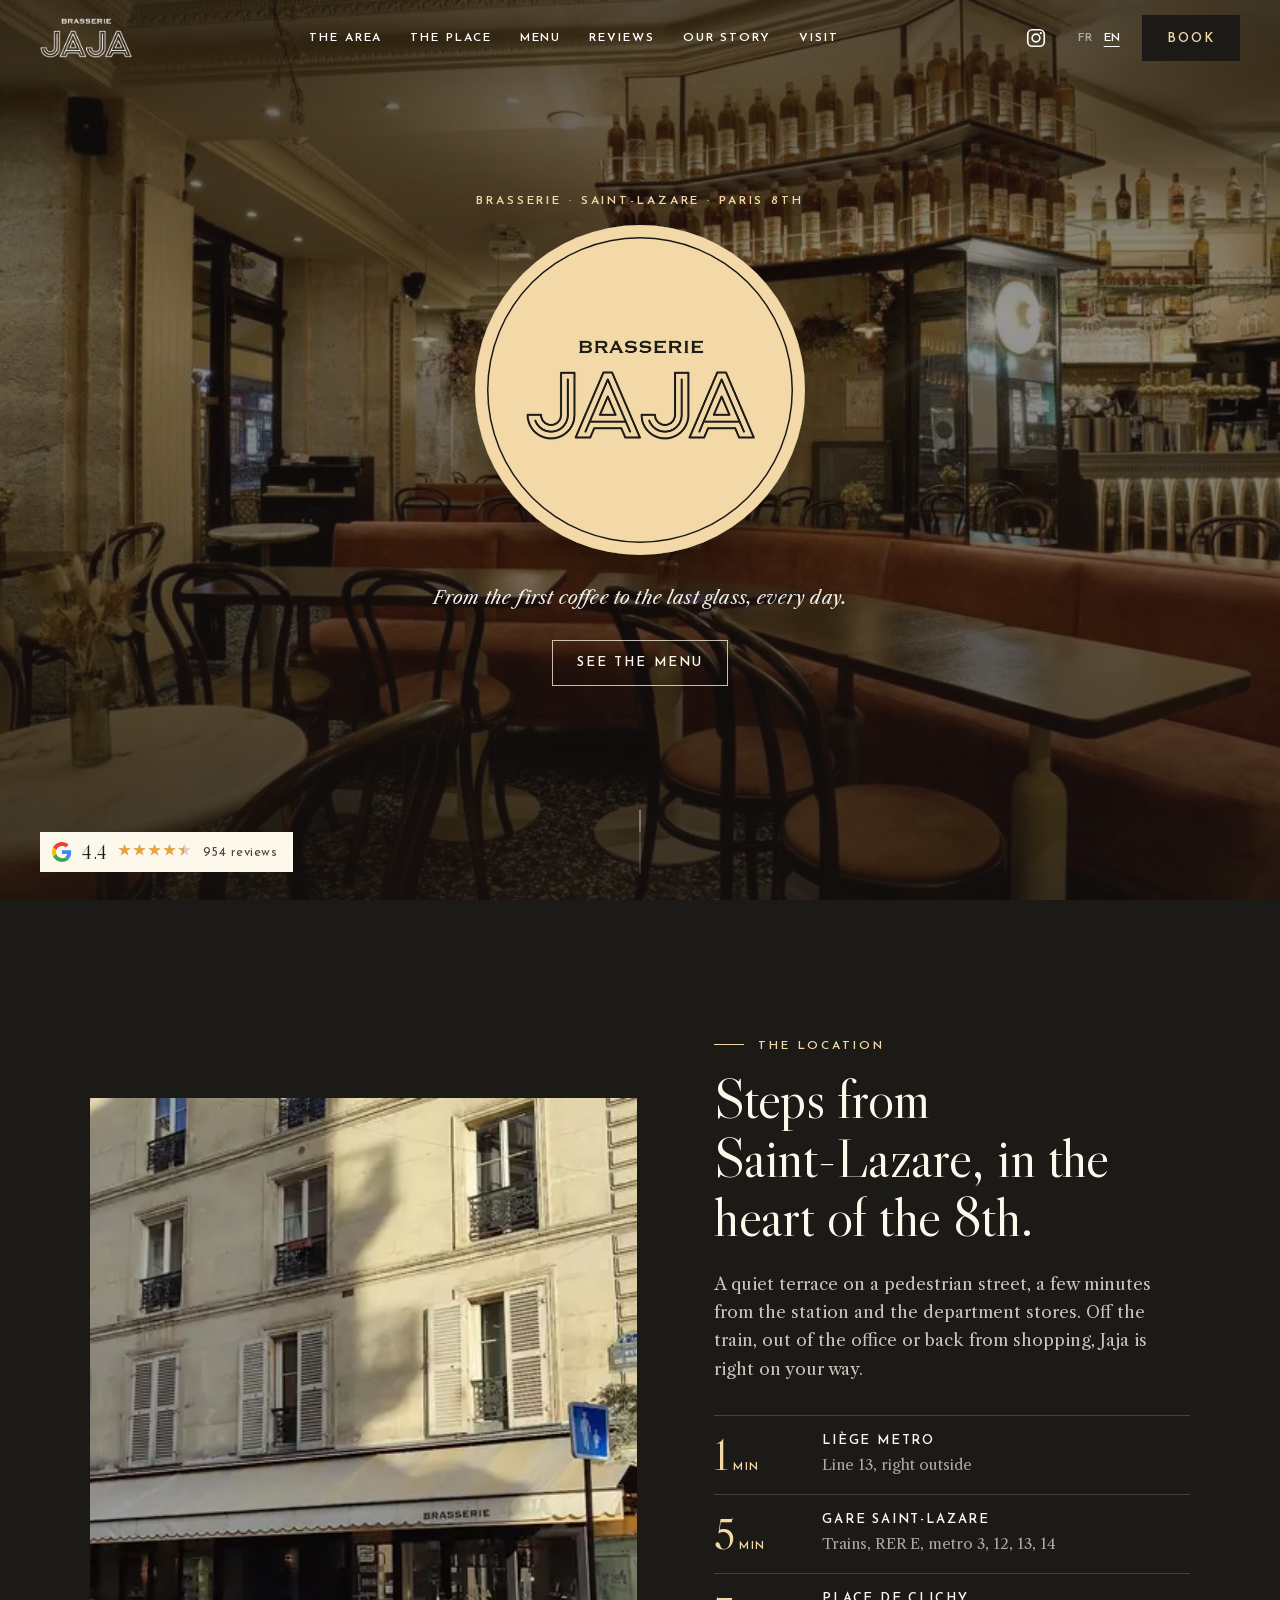
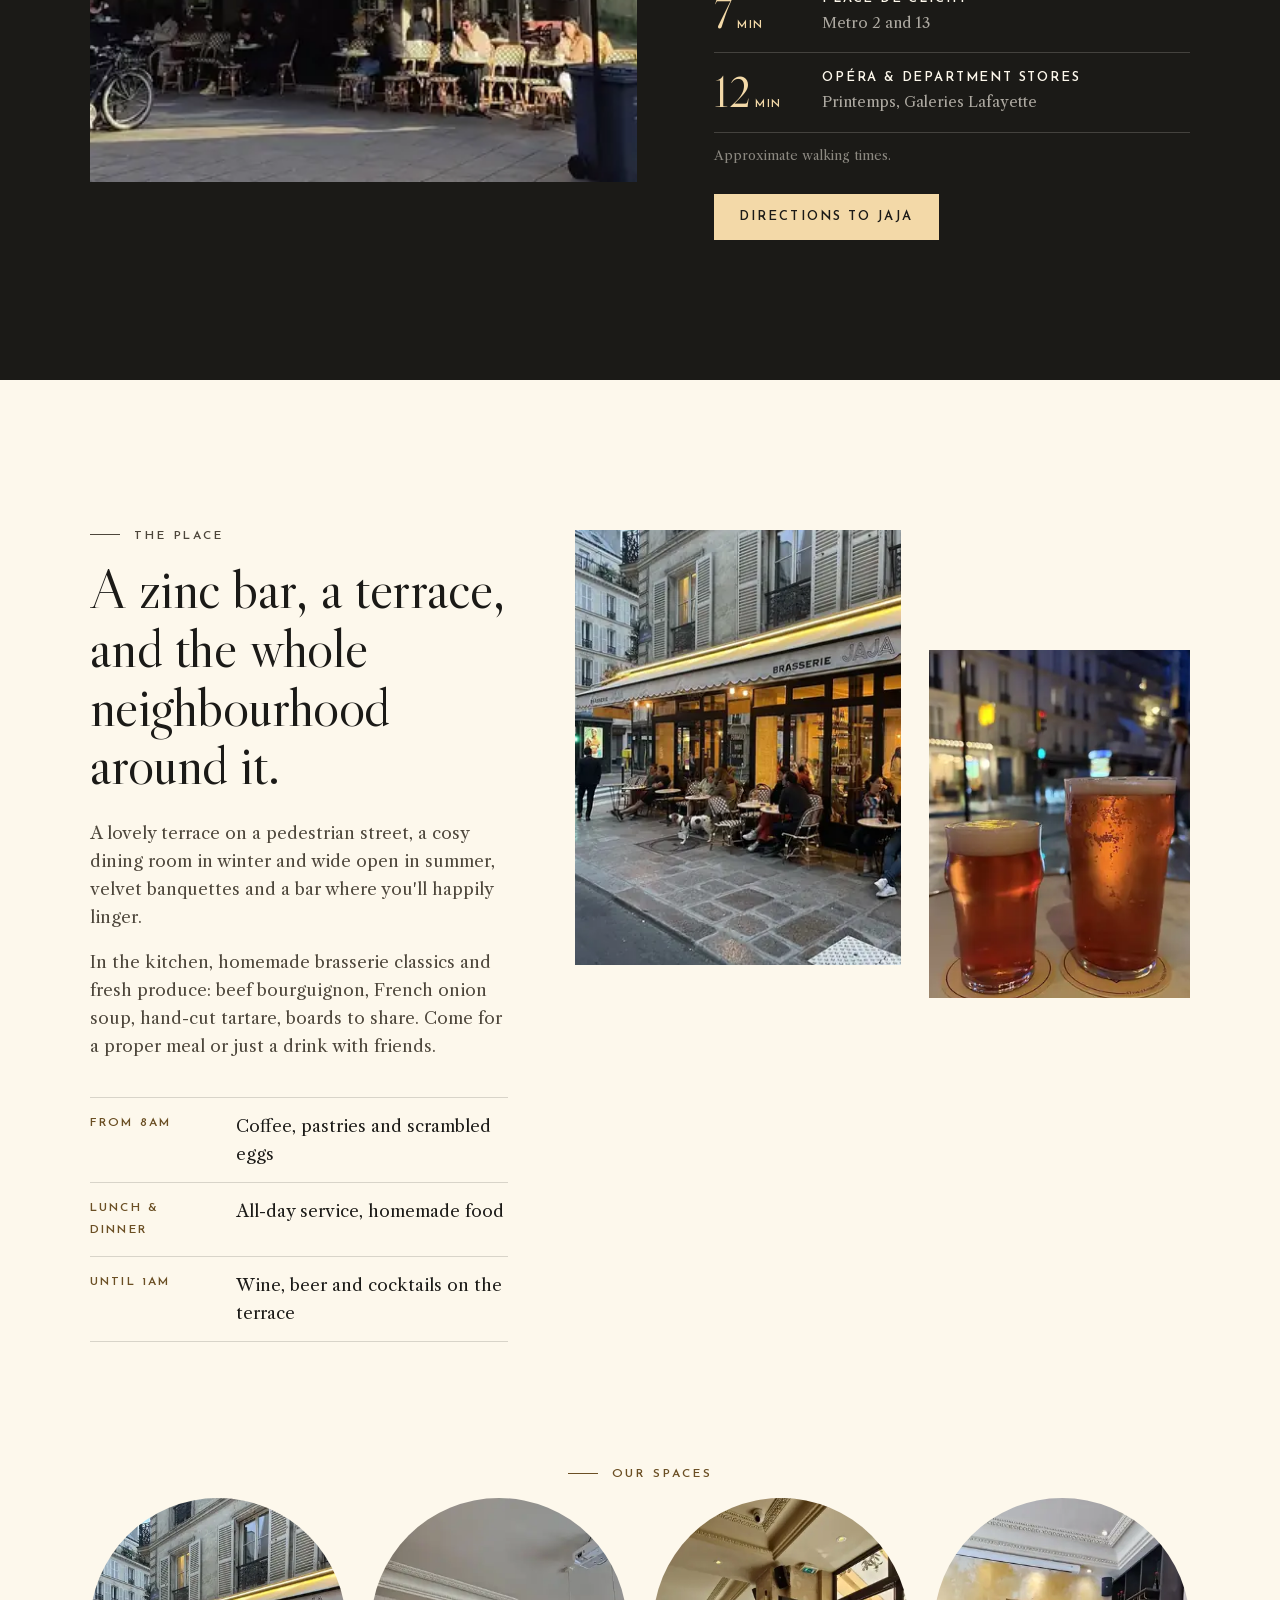
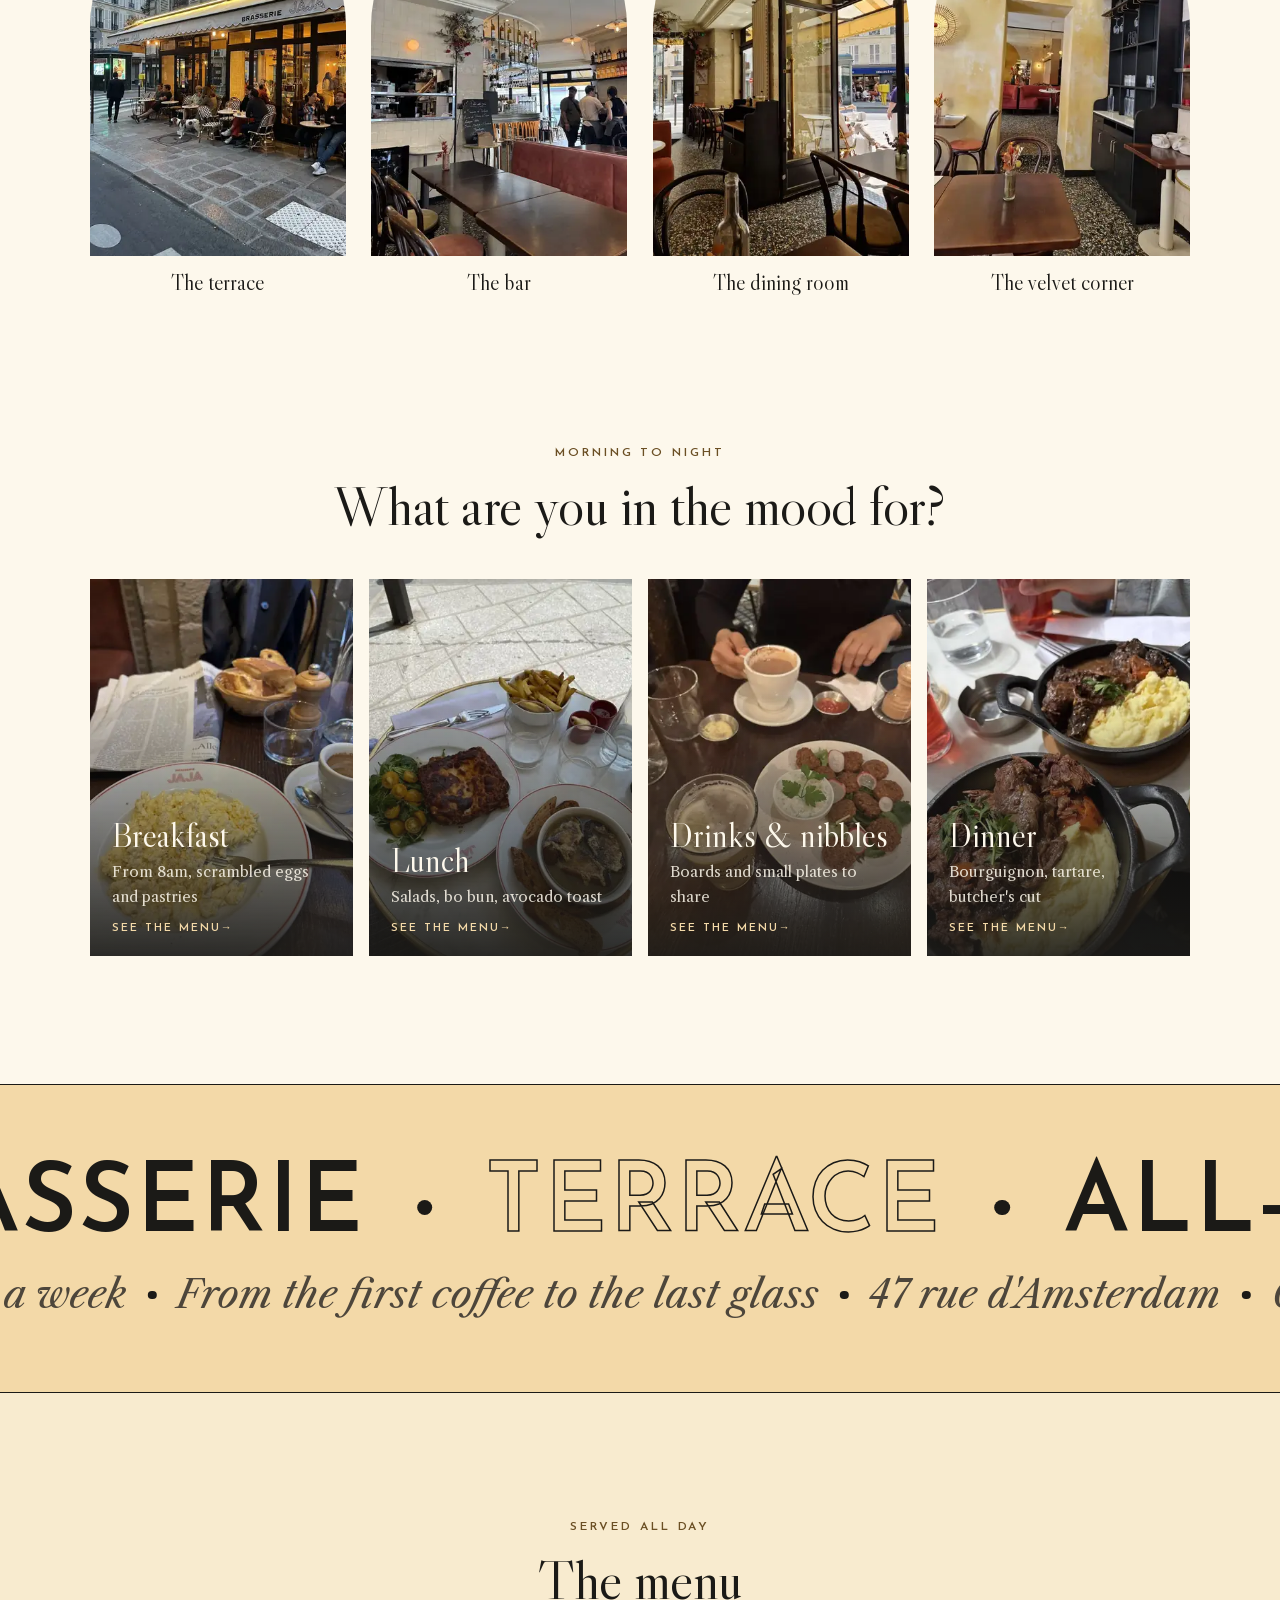
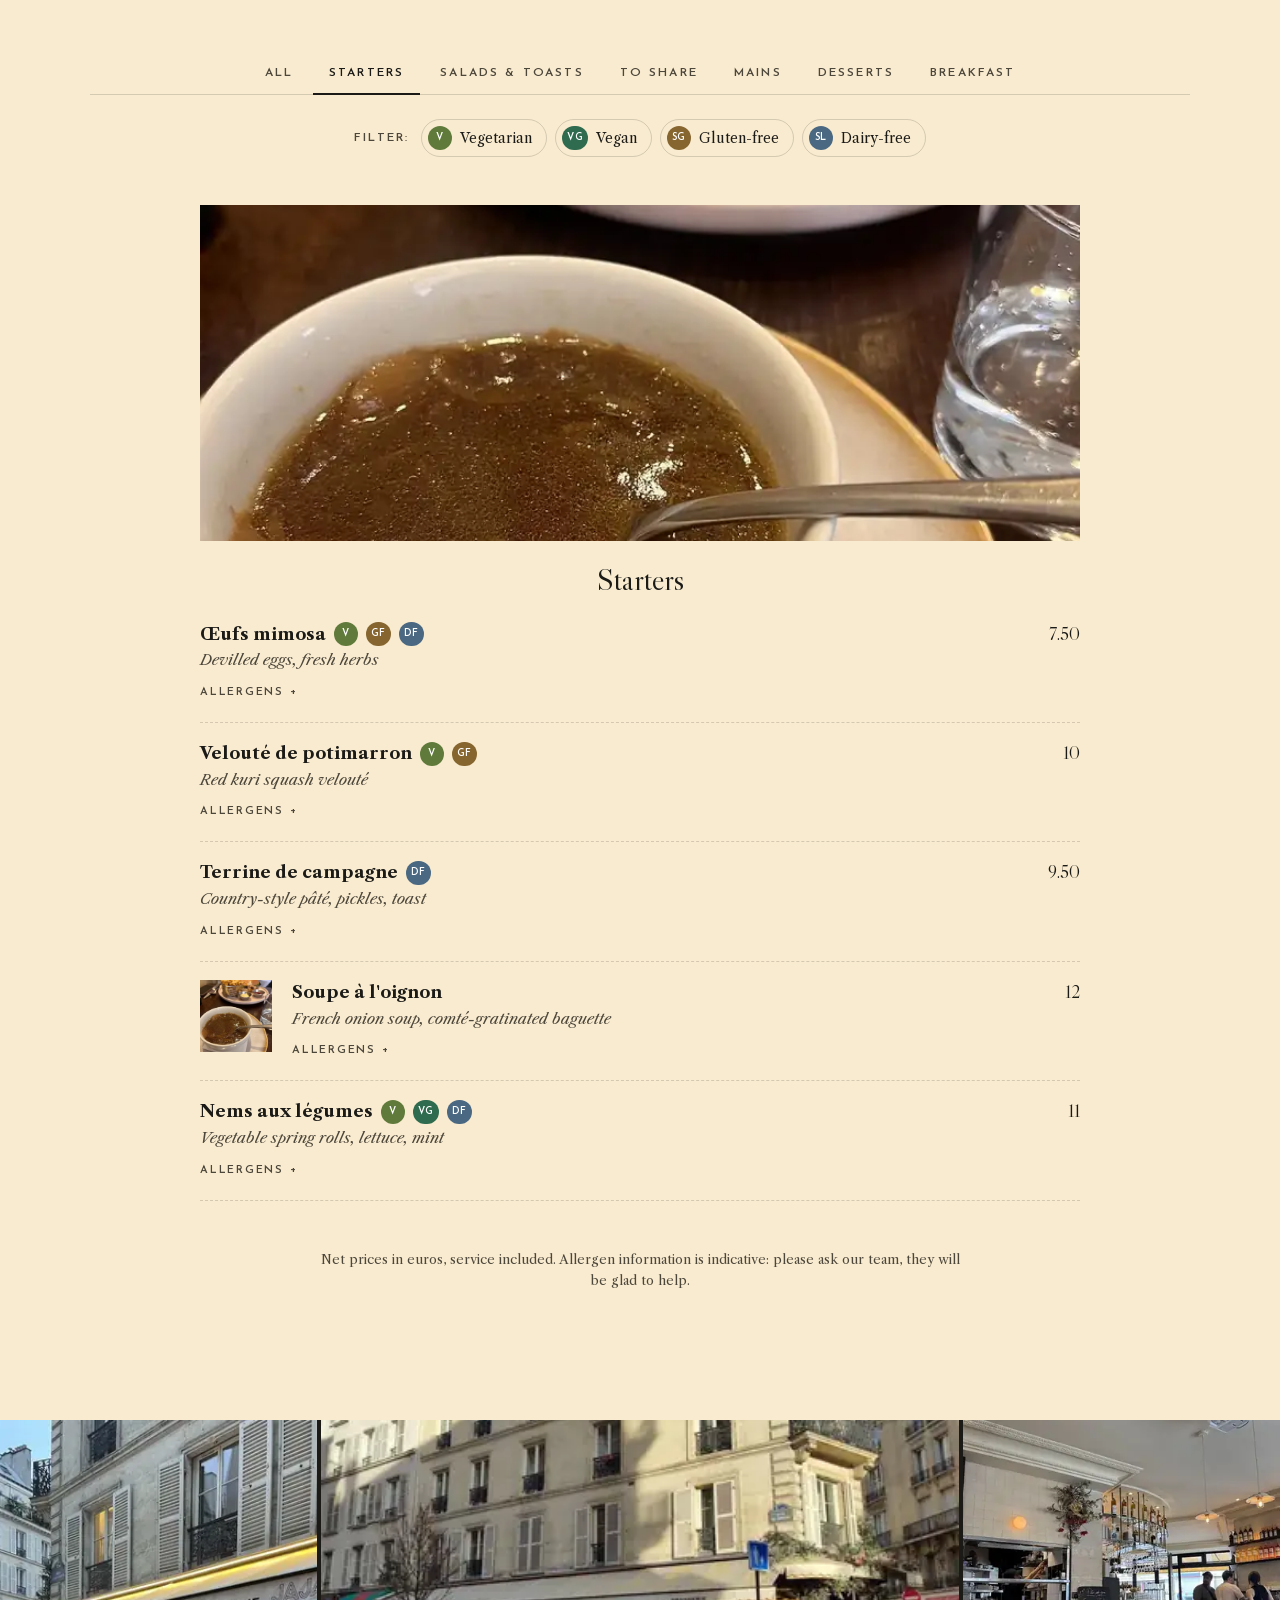
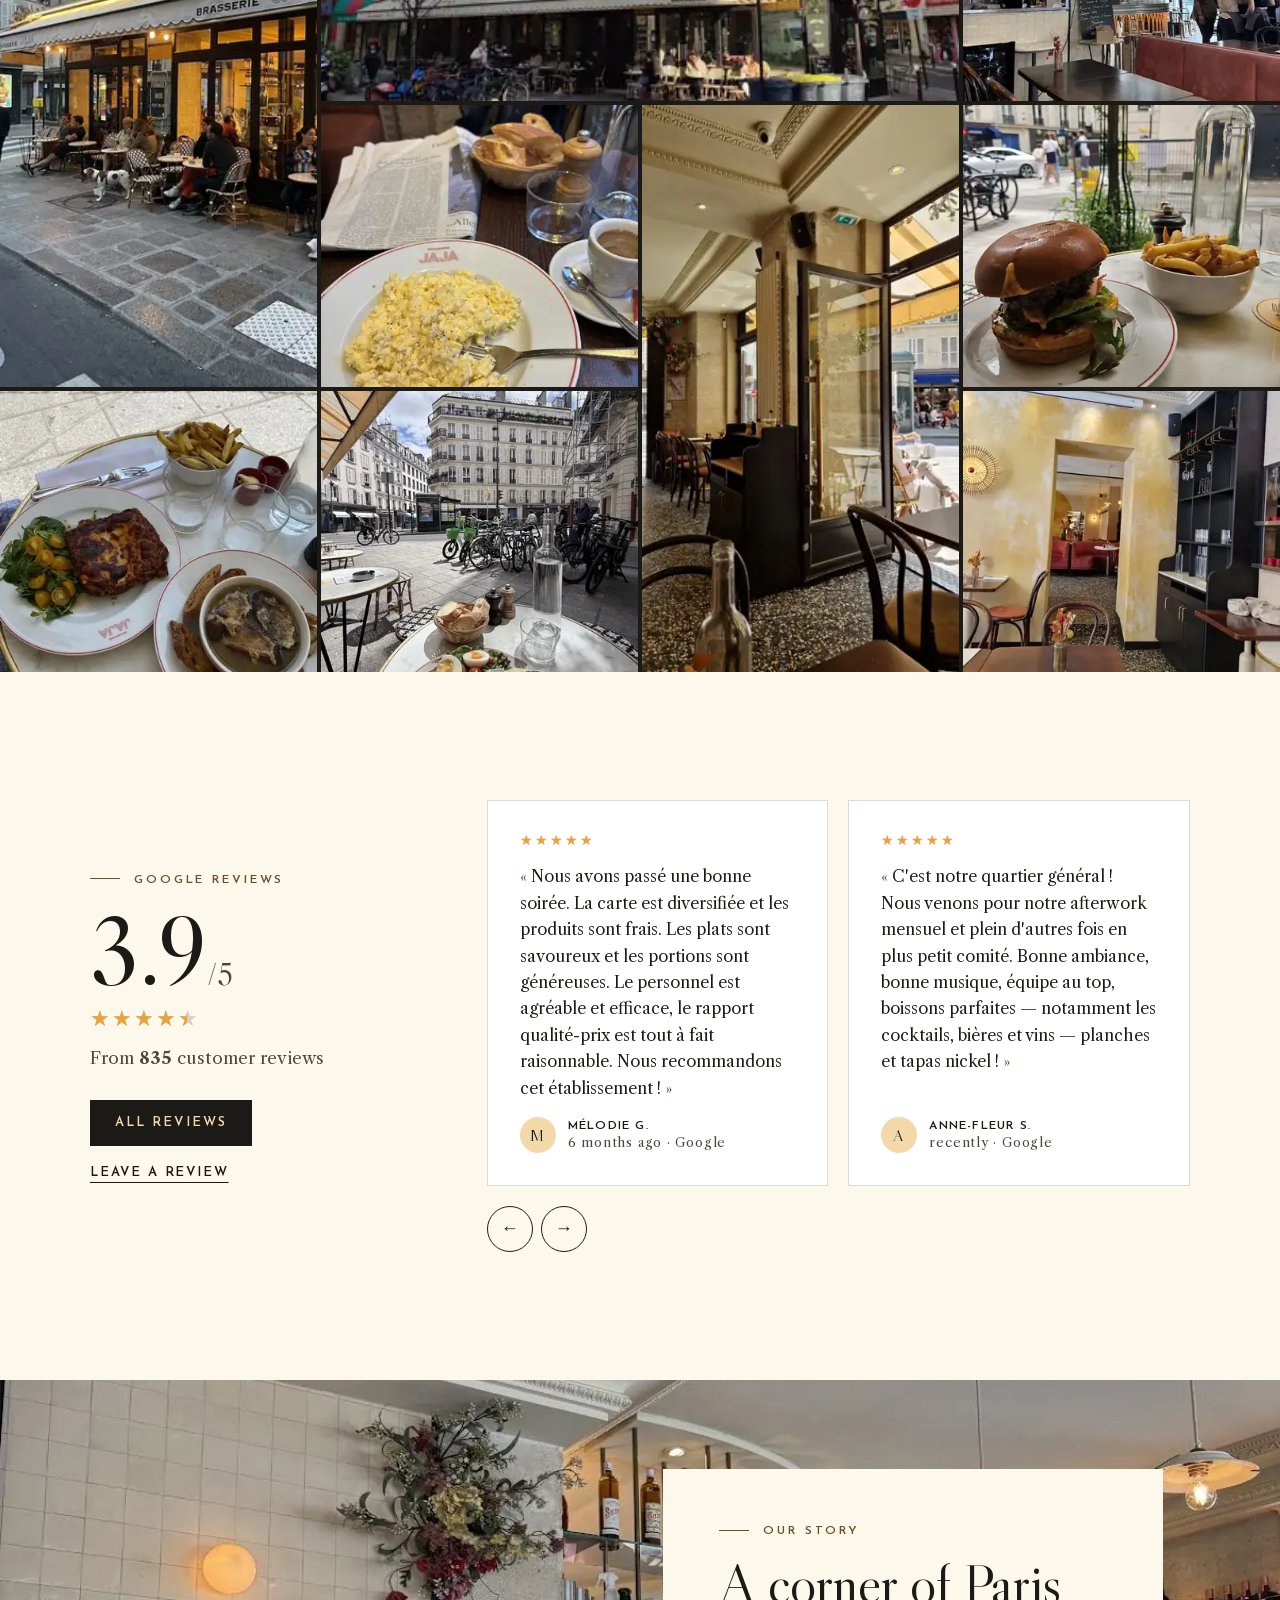
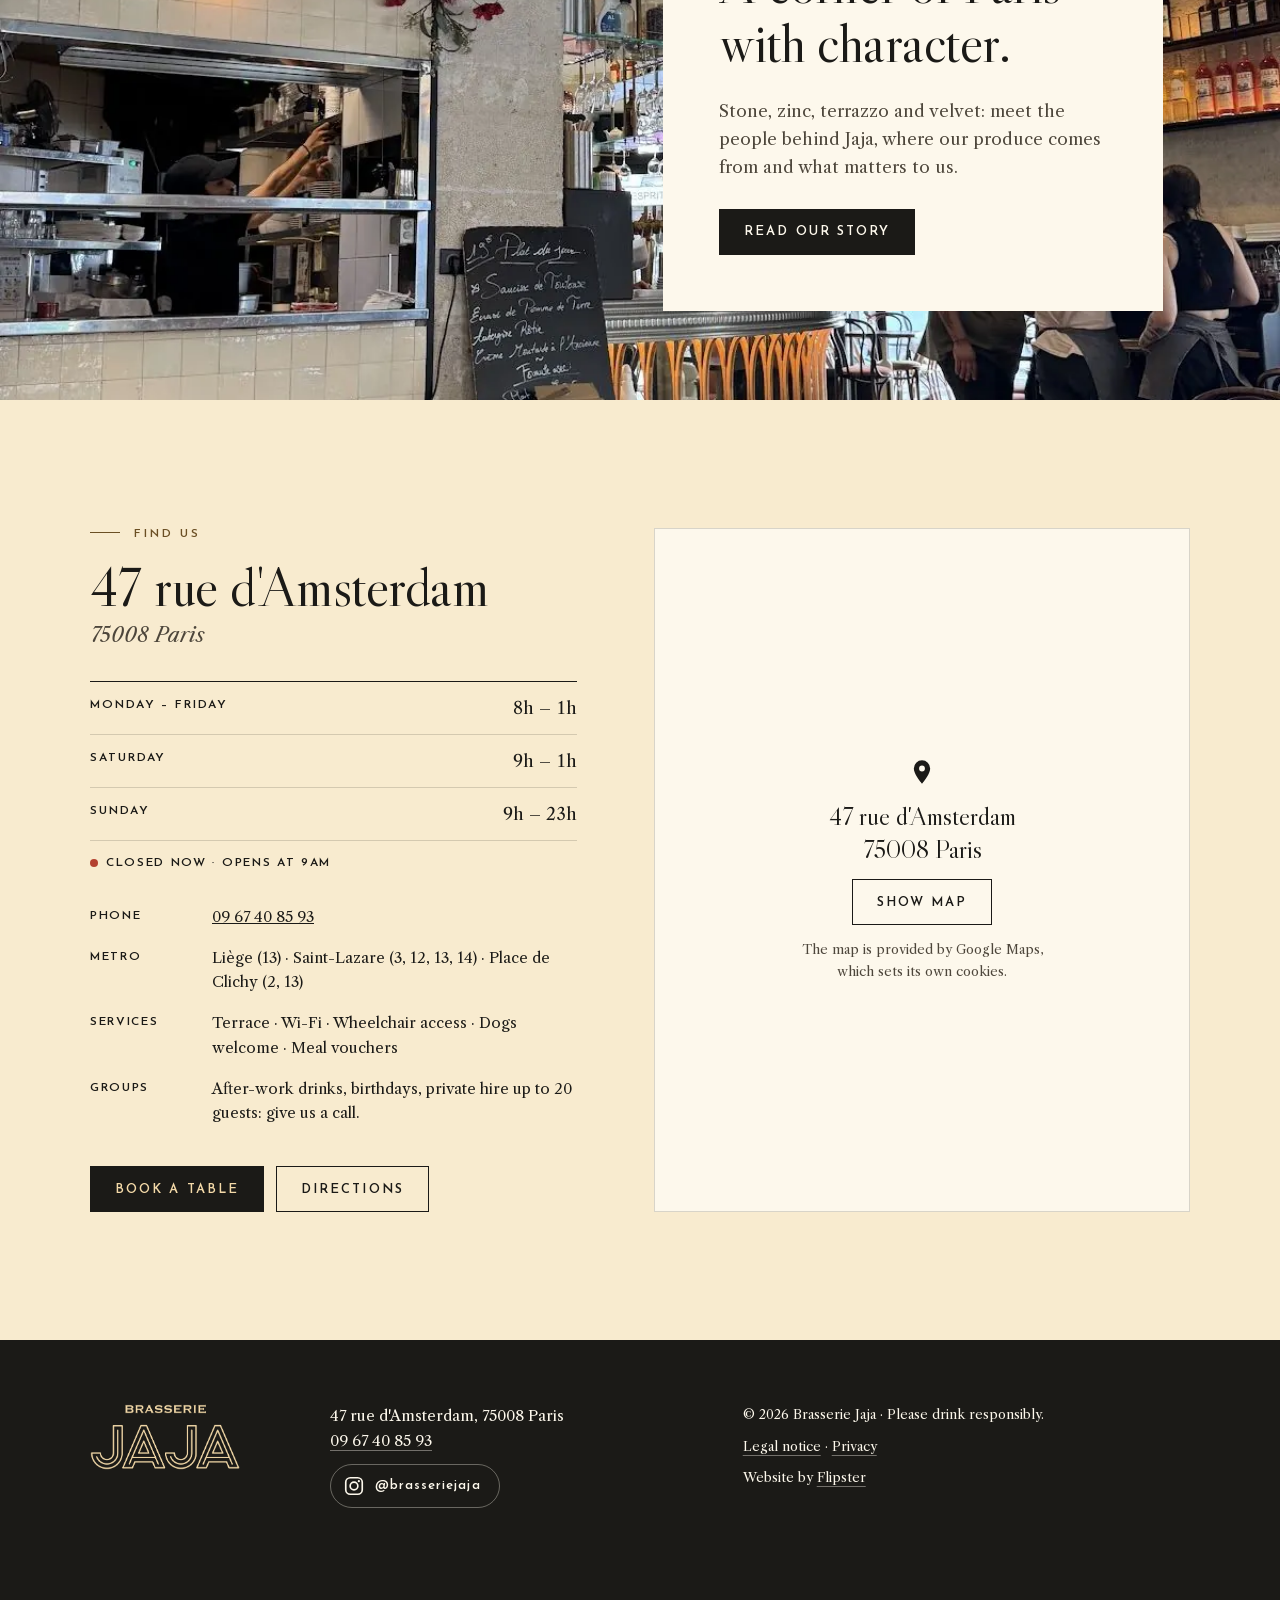
==== commit 2ea8bf44: "Accueil plus visuel : espaces en arche, photos « Du matin au soir » vers la carte, photo par catégor" ====
--- a/index.html
+++ b/index.html
@@ -38,7 +38,7 @@
         window.addEventListener("load",function(){top();setTimeout(top,0);});
       }})();
   </script>
-  <link rel="stylesheet" href="assets/css/style.css?v=29">
+  <link rel="stylesheet" href="assets/css/style.css?v=30">
   <script type="application/ld+json">
   {
     "@context": "https://schema.org",
@@ -172,6 +172,68 @@
       <figure class="maison__photo maison__photo--a"><img width="1200" height="1600" srcset="assets/img/facade-soir-400.webp 400w, assets/img/facade-soir-800.webp 800w, assets/img/facade-soir.webp 1200w" sizes="(max-width: 900px) 46vw, 26vw" src="assets/img/facade-soir.webp" alt="La façade et la terrasse de la Brasserie Jaja en soirée" loading="lazy"></figure>
       <figure class="maison__photo maison__photo--b"><img width="1200" height="1600" srcset="assets/img/bieres-terrasse-400.webp 400w, assets/img/bieres-terrasse-800.webp 800w, assets/img/bieres-terrasse.webp 1200w" sizes="(max-width: 900px) 46vw, 26vw" src="assets/img/bieres-terrasse.webp" alt="Deux bières en terrasse, le soir" loading="lazy"></figure>
     </div>
+    <div class="wrap espaces">
+      <p class="eyebrow espaces__eyebrow" data-i18n="esp.eyebrow">Nos espaces</p>
+      <div class="espaces__row">
+        <figure class="arch"><img width="1200" height="1600" srcset="assets/img/facade-soir-400.webp 400w, assets/img/facade-soir-800.webp 800w, assets/img/facade-soir.webp 1200w" sizes="(max-width: 700px) 70vw, 24vw" src="assets/img/facade-soir.webp" alt="La terrasse de la brasserie en soirée" loading="lazy"><figcaption data-i18n="esp.1">La terrasse</figcaption></figure>
+        <figure class="arch"><img width="1200" height="1600" srcset="assets/img/salle-comptoir-400.webp 400w, assets/img/salle-comptoir-800.webp 800w, assets/img/salle-comptoir.webp 1200w" sizes="(max-width: 700px) 70vw, 24vw" src="assets/img/salle-comptoir.webp" alt="Le comptoir en laiton" loading="lazy"><figcaption data-i18n="esp.2">Le comptoir</figcaption></figure>
+        <figure class="arch"><img width="1200" height="1600" srcset="assets/img/salle-entree-400.webp 400w, assets/img/salle-entree-800.webp 800w, assets/img/salle-entree.webp 1200w" sizes="(max-width: 700px) 70vw, 24vw" src="assets/img/salle-entree.webp" alt="La salle et ses banquettes en velours" loading="lazy"><figcaption data-i18n="esp.3">La salle</figcaption></figure>
+        <figure class="arch"><img width="1200" height="1600" srcset="assets/img/salle-miroir-400.webp 400w, assets/img/salle-miroir-800.webp 800w, assets/img/salle-miroir.webp 1200w" sizes="(max-width: 700px) 70vw, 24vw" src="assets/img/salle-miroir.webp" alt="Un coin de la salle, sous le miroir" loading="lazy"><figcaption data-i18n="esp.4">Le coin velours</figcaption></figure>
+      </div>
+    </div>
+  </section>
+
+  <!-- MOMENTS (photos qui mènent à la carte) -->
+  <section class="momo" id="moments">
+    <div class="wrap">
+      <div class="section-head section-head--center">
+        <p class="eyebrow" data-i18n="mo.eyebrow">Du matin au soir</p>
+        <h2 class="h2" data-i18n="mo.title">Qu'est-ce qui vous ferait plaisir ?</h2>
+      </div>
+      <div class="momo__grid">
+        <a class="momo__card" href="#carte" data-goto-cat="petit-dej"><img width="1200" height="1600" srcset="assets/img/oeufs-brouilles-400.webp 400w, assets/img/oeufs-brouilles-800.webp 800w, assets/img/oeufs-brouilles.webp 1200w" sizes="(max-width: 700px) 80vw, 24vw" src="assets/img/oeufs-brouilles.webp" alt="Petit déjeuner, œufs brouillés" loading="lazy"><span class="momo__txt"><strong data-i18n="mo.1">Petit déjeuner</strong><em data-i18n="mo.1s">Dès 8h, œufs brouillés et viennoiseries</em><span class="momo__go" data-i18n="mo.go">Voir la carte</span></span></a>
+        <a class="momo__card" href="#carte" data-goto-cat="salades"><img width="1200" height="1600" srcset="assets/img/terrasse-plats-400.webp 400w, assets/img/terrasse-plats-800.webp 800w, assets/img/terrasse-plats.webp 1200w" sizes="(max-width: 700px) 80vw, 24vw" src="assets/img/terrasse-plats.webp" alt="Déjeuner en terrasse" loading="lazy"><span class="momo__txt"><strong data-i18n="mo.2">Déjeuner</strong><em data-i18n="mo.2s">Salades, bo bun, avocado toast</em><span class="momo__go" data-i18n="mo.go">Voir la carte</span></span></a>
+        <a class="momo__card" href="#carte" data-goto-cat="partager"><img width="1200" height="1600" srcset="assets/img/planche-cafe-400.webp 400w, assets/img/planche-cafe-800.webp 800w, assets/img/planche-cafe.webp 1200w" sizes="(max-width: 700px) 80vw, 24vw" src="assets/img/planche-cafe.webp" alt="Planche à partager" loading="lazy"><span class="momo__txt"><strong data-i18n="mo.3">L'apéro</strong><em data-i18n="mo.3s">Planches et tapas à partager</em><span class="momo__go" data-i18n="mo.go">Voir la carte</span></span></a>
+        <a class="momo__card" href="#carte" data-goto-cat="plats"><img width="1200" height="1600" srcset="assets/img/boeuf-bourguignon-400.webp 400w, assets/img/boeuf-bourguignon-800.webp 800w, assets/img/boeuf-bourguignon.webp 1200w" sizes="(max-width: 700px) 80vw, 24vw" src="assets/img/boeuf-bourguignon.webp" alt="Bœuf bourguignon" loading="lazy"><span class="momo__txt"><strong data-i18n="mo.4">Le dîner</strong><em data-i18n="mo.4s">Bourguignon, tartare, pièce du boucher</em><span class="momo__go" data-i18n="mo.go">Voir la carte</span></span></a>
+      </div>
+    </div>
+  </section>
+
+  <div class="band" aria-hidden="true">
+    <div class="band__row band__row--a" data-dir="-1">
+      <div class="band__set">
+        <span data-i18n="band.1">Brasserie</span><span class="o" data-i18n="band.2">Terrasse</span><span data-i18n="band.3">Service continu</span><span class="o">Paris 8e</span>
+      </div>
+    </div>
+    <div class="band__row band__row--b" data-dir="1">
+      <div class="band__set">
+        <span data-i18n="band.4">Du premier café au dernier verre</span><span data-i18n="band.5">47 rue d'Amsterdam</span><span data-i18n="band.6">Ouvert 7 jours sur 7</span>
+      </div>
+    </div>
+  </div>
+
+  <!-- CARTE INTERACTIVE -->
+  <section class="carte" id="carte">
+    <div class="wrap">
+      <div class="section-head section-head--center">
+        <p class="eyebrow" data-i18n="carte.eyebrow">Service continu</p>
+        <h2 class="h2" data-i18n="carte.title">La carte</h2>
+      </div>
+
+      <div class="carte__tabs" role="tablist" id="carteTabs" aria-label="Catégories"></div>
+
+      <div class="carte__filters" id="carteFilters">
+        <span class="carte__filters-label" data-i18n="filters.label">Filtrer :</span>
+        <button type="button" class="chip" data-filter="veg" aria-pressed="false"><span class="diet diet--veg">V</span><span data-i18n="diet.veg">Végétarien</span></button>
+        <button type="button" class="chip" data-filter="vegan" aria-pressed="false"><span class="diet diet--vegan">VG</span><span data-i18n="diet.vegan">Vegan</span></button>
+        <button type="button" class="chip" data-filter="gf" aria-pressed="false"><span class="diet diet--gf">SG</span><span data-i18n="diet.gf">Sans gluten</span></button>
+        <button type="button" class="chip" data-filter="lf" aria-pressed="false"><span class="diet diet--lf">SL</span><span data-i18n="diet.lf">Sans lactose</span></button>
+      </div>
+
+      <div class="carte__board" id="carteBoard" aria-live="polite"></div>
+
+      <p class="carte__legal" data-i18n="carte.legal">Prix nets en euros, service compris. Allergènes donnés à titre indicatif : demandez à notre équipe, elle vous renseignera avec plaisir.</p>
+    </div>
   </section>
 
   <!-- GALERIE -->
@@ -212,59 +274,6 @@
     </div>
   </section>
 
-  <!-- INCONTOURNABLES -->
-  <section class="signatures">
-    <div class="wrap">
-      <div class="section-head">
-        <p class="eyebrow" data-i18n="sig.eyebrow">Les incontournables</p>
-        <h2 class="h2" data-i18n="sig.title">Ce qu'on vient manger ici.</h2>
-      </div>
-      <div class="sig-grid">
-        <figure class="sig"><img width="1200" height="1600" srcset="assets/img/boeuf-bourguignon-400.webp 400w, assets/img/boeuf-bourguignon-800.webp 800w, assets/img/boeuf-bourguignon.webp 1200w" sizes="(max-width: 900px) 46vw, 24vw" src="assets/img/boeuf-bourguignon.webp" alt="Bœuf bourguignon et écrasé de pommes de terre" loading="lazy"><figcaption><span>Bœuf bourguignon</span><span class="price">23 €</span></figcaption></figure>
-        <figure class="sig"><img width="1200" height="1600" srcset="assets/img/piece-du-boucher-400.webp 400w, assets/img/piece-du-boucher-800.webp 800w, assets/img/piece-du-boucher.webp 1200w" sizes="(max-width: 900px) 46vw, 24vw" src="assets/img/piece-du-boucher.webp" alt="Pièce du boucher, frites" loading="lazy"><figcaption><span data-i18n="sig.piece">Pièce du boucher</span><span class="price" data-i18n="sig.ardoise">Ardoise</span></figcaption></figure>
-        <figure class="sig"><img width="1200" height="1600" srcset="assets/img/beau-boon-400.webp 400w, assets/img/beau-boon-800.webp 800w, assets/img/beau-boon.webp 1200w" sizes="(max-width: 900px) 46vw, 24vw" src="assets/img/beau-boon.webp" alt="Bo bun aux nems de légumes" loading="lazy"><figcaption><span>Bo bun</span><span class="price">17 €</span></figcaption></figure>
-        <figure class="sig"><img width="1200" height="1600" srcset="assets/img/soupe-oignon-400.webp 400w, assets/img/soupe-oignon-800.webp 800w, assets/img/soupe-oignon.webp 1200w" sizes="(max-width: 900px) 46vw, 24vw" src="assets/img/soupe-oignon.webp" alt="Soupe à l'oignon gratinée" loading="lazy"><figcaption><span data-i18n="sig.soupe">Soupe à l'oignon</span><span class="price">12 €</span></figcaption></figure>
-      </div>
-    </div>
-  </section>
-
-  <div class="band" aria-hidden="true">
-    <div class="band__row band__row--a" data-dir="-1">
-      <div class="band__set">
-        <span data-i18n="band.1">Brasserie</span><span class="o" data-i18n="band.2">Terrasse</span><span data-i18n="band.3">Service continu</span><span class="o">Paris 8e</span>
-      </div>
-    </div>
-    <div class="band__row band__row--b" data-dir="1">
-      <div class="band__set">
-        <span data-i18n="band.4">Du premier café au dernier verre</span><span data-i18n="band.5">47 rue d'Amsterdam</span><span data-i18n="band.6">Ouvert 7 jours sur 7</span>
-      </div>
-    </div>
-  </div>
-
-  <!-- CARTE INTERACTIVE -->
-  <section class="carte" id="carte">
-    <div class="wrap">
-      <div class="section-head section-head--center">
-        <p class="eyebrow" data-i18n="carte.eyebrow">Service continu</p>
-        <h2 class="h2" data-i18n="carte.title">La carte</h2>
-      </div>
-
-      <div class="carte__tabs" role="tablist" id="carteTabs" aria-label="Catégories"></div>
-
-      <div class="carte__filters" id="carteFilters">
-        <span class="carte__filters-label" data-i18n="filters.label">Filtrer :</span>
-        <button type="button" class="chip" data-filter="veg" aria-pressed="false"><span class="diet diet--veg">V</span><span data-i18n="diet.veg">Végétarien</span></button>
-        <button type="button" class="chip" data-filter="vegan" aria-pressed="false"><span class="diet diet--vegan">VG</span><span data-i18n="diet.vegan">Vegan</span></button>
-        <button type="button" class="chip" data-filter="gf" aria-pressed="false"><span class="diet diet--gf">SG</span><span data-i18n="diet.gf">Sans gluten</span></button>
-        <button type="button" class="chip" data-filter="lf" aria-pressed="false"><span class="diet diet--lf">SL</span><span data-i18n="diet.lf">Sans lactose</span></button>
-      </div>
-
-      <div class="carte__board" id="carteBoard" aria-live="polite"></div>
-
-      <p class="carte__legal" data-i18n="carte.legal">Prix nets en euros, service compris. Allergènes donnés à titre indicatif : demandez à notre équipe, elle vous renseignera avec plaisir.</p>
-    </div>
-  </section>
-
   <!-- HISTOIRE (teaser) -->
   <section class="teaser">
     <img width="1200" height="1600" srcset="assets/img/salle-comptoir-400.webp 400w, assets/img/salle-comptoir-800.webp 800w, assets/img/salle-comptoir.webp 1200w" sizes="100vw" src="assets/img/salle-comptoir.webp" alt="" loading="lazy" class="teaser__img">
@@ -336,10 +345,10 @@
   <div class="lightbox__media" id="lightboxMedia"></div>
 </div>
 
-<script src="assets/js/config.js?v=29"></script>
-<script src="assets/js/carte.js?v=29"></script>
-<script src="assets/js/i18n.js?v=29"></script>
-<script src="assets/js/motion.js?v=29"></script>
-<script src="assets/js/main.js?v=29"></script>
+<script src="assets/js/config.js?v=30"></script>
+<script src="assets/js/carte.js?v=30"></script>
+<script src="assets/js/i18n.js?v=30"></script>
+<script src="assets/js/motion.js?v=30"></script>
+<script src="assets/js/main.js?v=30"></script>
 </body>
 </html>
--- a/assets/css/style.css
+++ b/assets/css/style.css
@@ -592,7 +592,7 @@
   .motion .mask { position: relative; overflow: hidden; }
   .motion .mask::after { content: ""; position: absolute; inset: 0; z-index: 2; pointer-events: none; background: var(--mask-bg, var(--paper)); transform-origin: top; transition: transform 1.3s var(--ease) var(--d, 0s); }
   .motion .mask.is-in::after { transform: scaleY(0); }
-  .motion .galerie .mask { --mask-bg: var(--ink); }
+  .motion .galerie .mask, .motion .quartier .mask { --mask-bg: var(--ink); }
   .motion .equipe .mask, .motion .infos .mask { --mask-bg: var(--stone); }
   .motion .mask img, .motion .mask iframe { scale: 1.18; transition: scale 1.8s var(--ease) var(--d, 0s), transform .8s var(--ease), opacity .3s; }
   .motion .mask.is-in img, .motion .mask.is-in iframe { scale: 1; }
@@ -643,3 +643,44 @@
   .quartier__list li { grid-template-columns: 72px 1fr; padding: 12px 0; }
   .quartier__min { font-size: 36px; }
 }
+
+/* ---------- Nos espaces (photos en arche) ---------- */
+.espaces { margin-top: clamp(64px, 9vw, 110px); text-align: center; }
+.espaces__row { display: grid; grid-template-columns: repeat(4, 1fr); gap: clamp(14px, 2vw, 28px); }
+.arch { margin: 0; }
+.arch img { width: 100%; aspect-ratio: 3/4.2; object-fit: cover; border-radius: 999px 999px 0 0; transition: transform .8s var(--ease); }
+.arch:hover img { transform: scale(1.03); }
+.arch figcaption { margin-top: 14px; font: 400 22px/1.2 var(--serif-d); }
+@media (max-width: 700px) {
+  .espaces__row { display: flex; overflow-x: auto; scroll-snap-type: x mandatory; gap: 14px; margin: 0 calc(var(--gutter) * -1); padding: 0 var(--gutter) 6px; scroll-padding-inline: var(--gutter); scrollbar-width: none; }
+  .espaces__row::-webkit-scrollbar { display: none; }
+  .arch { flex: 0 0 62%; scroll-snap-align: start; }
+  .arch figcaption { font-size: 19px; }
+}
+
+/* ---------- Du matin au soir (photos vers la carte) ---------- */
+.momo { padding: 0 0 clamp(80px, 10vw, 130px); }
+.momo__grid { display: grid; grid-template-columns: repeat(4, 1fr); gap: 16px; }
+.momo__card { position: relative; display: block; overflow: hidden; aspect-ratio: 3/4.3; color: var(--paper); text-decoration: none; background: var(--ink); }
+.momo__card img { width: 100%; height: 100%; object-fit: cover; transition: transform 1s var(--ease), opacity .5s; }
+.momo__card::before { content: ""; position: absolute; inset: 0; z-index: 1; background: linear-gradient(180deg, rgba(27,26,23,0) 30%, rgba(27,26,23,.9) 100%); }
+.momo__txt { position: absolute; left: 0; right: 0; bottom: 0; z-index: 1; padding: 22px; display: flex; flex-direction: column; gap: 6px; }
+.momo__txt strong { font: 400 clamp(26px, 2.6vw, 34px)/1.05 var(--serif-d); }
+.momo__txt em { font-style: normal; font-size: 15px; opacity: .85; }
+.momo__go { margin-top: 8px; font: 600 11px/1 var(--caps); letter-spacing: .18em; text-transform: uppercase; color: var(--sand); }
+.momo__go::after { content: " →"; display: inline-block; transition: transform .3s var(--ease); }
+.momo__card:hover img { transform: scale(1.06); }
+.momo__card:hover .momo__go::after { transform: translateX(5px); }
+@media (max-width: 900px) { .momo__grid { grid-template-columns: repeat(2, 1fr); } }
+@media (max-width: 700px) {
+  .momo { padding-bottom: 56px; }
+  .momo__grid { gap: 10px; }
+  .momo__txt { padding: 14px; }
+  .momo__txt strong { font-size: 22px; }
+  .momo__txt em { font-size: 13px; }
+}
+
+/* ---------- Carte : grande photo par catégorie ---------- */
+.carte__cover { margin: 0 0 22px; overflow: hidden; aspect-ratio: 21/8; }
+.carte__cover img { width: 100%; height: 100%; object-fit: cover; }
+@media (max-width: 700px) { .carte__cover { aspect-ratio: 16/9; margin-left: calc(var(--gutter) * -1); margin-right: calc(var(--gutter) * -1); } }
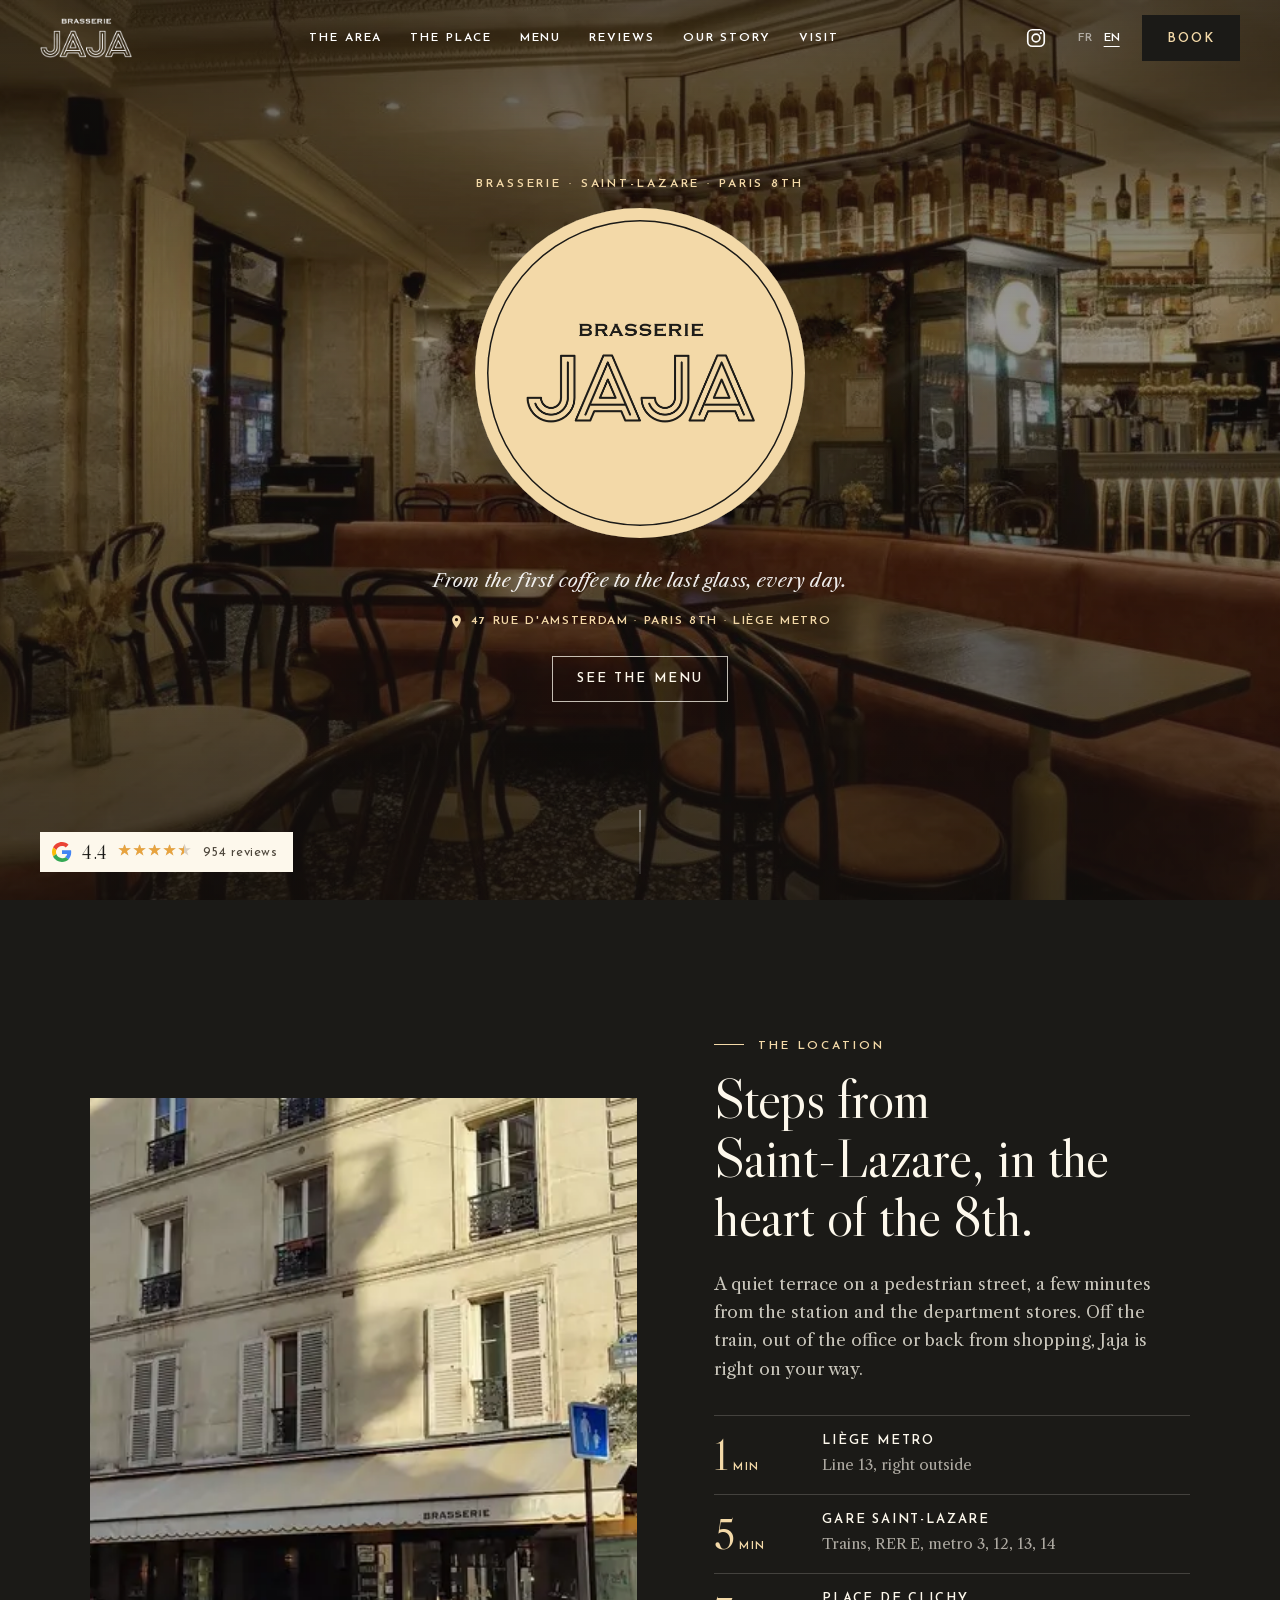
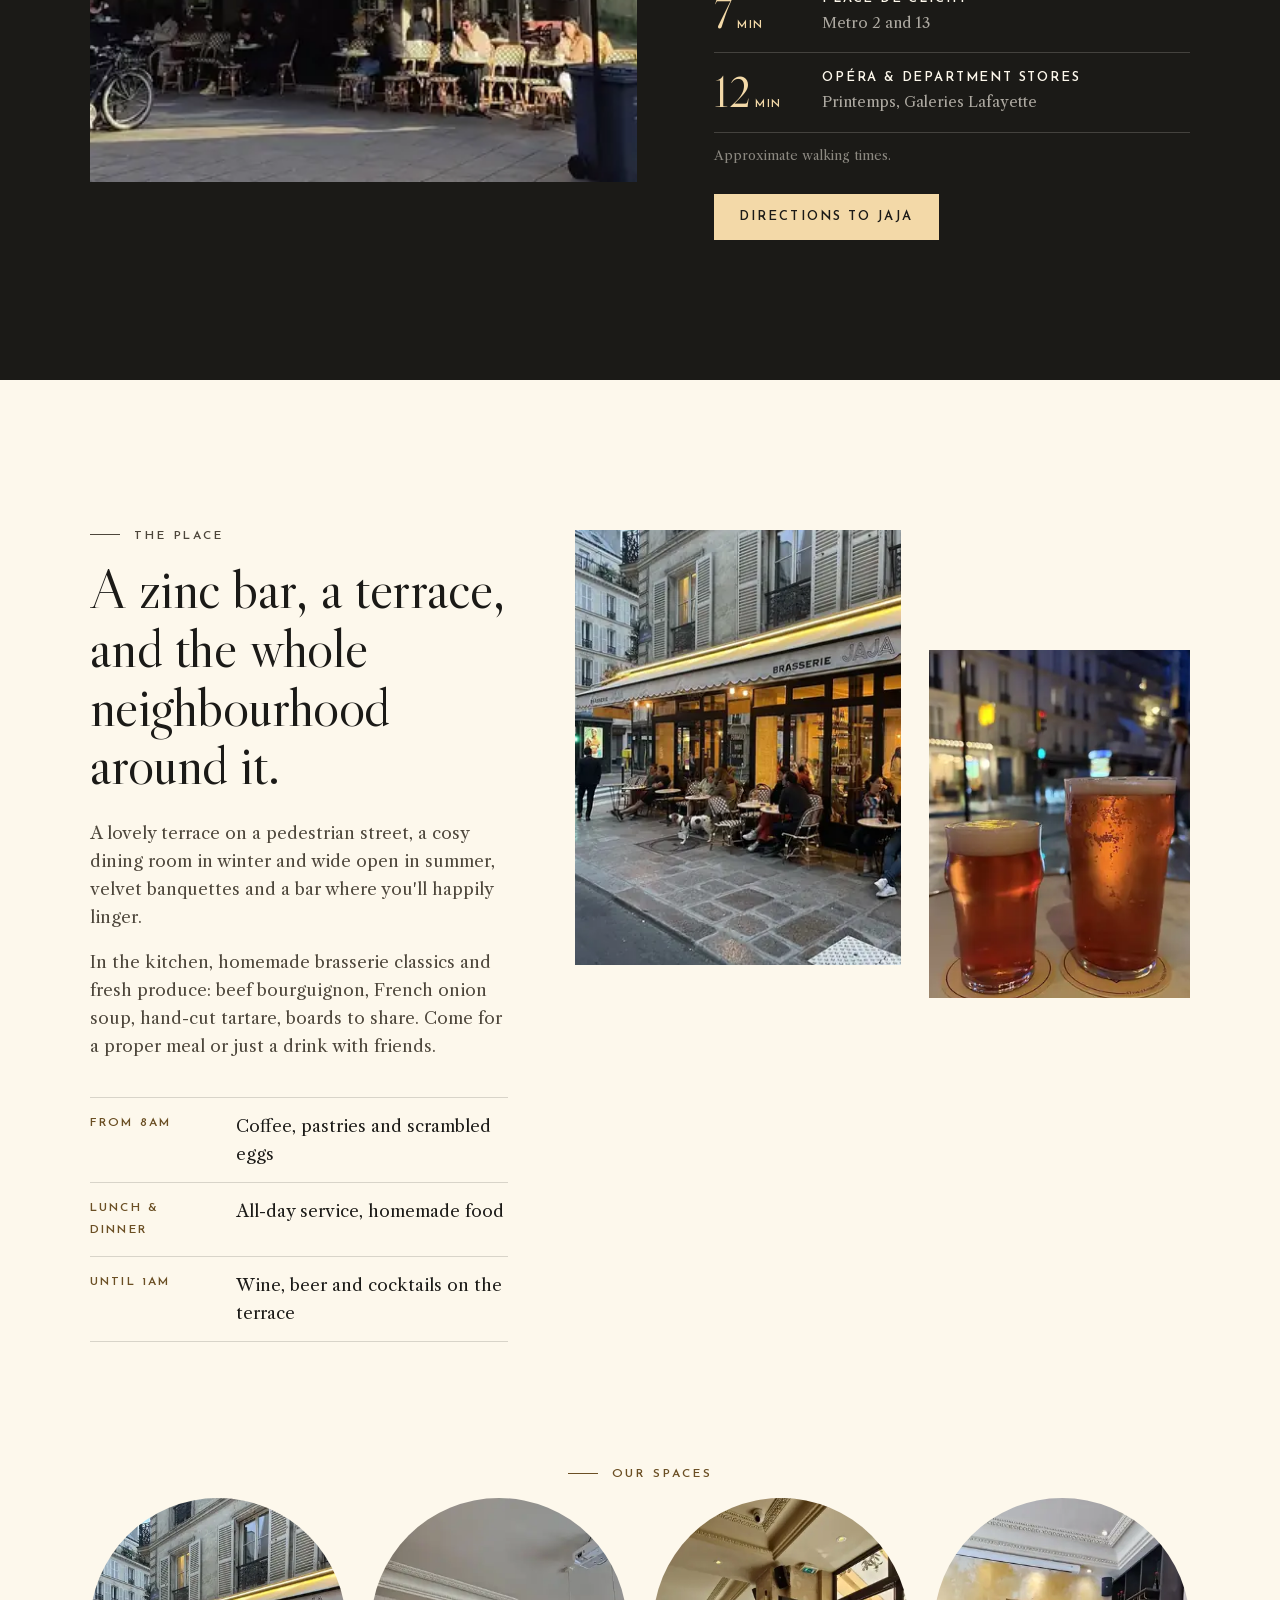
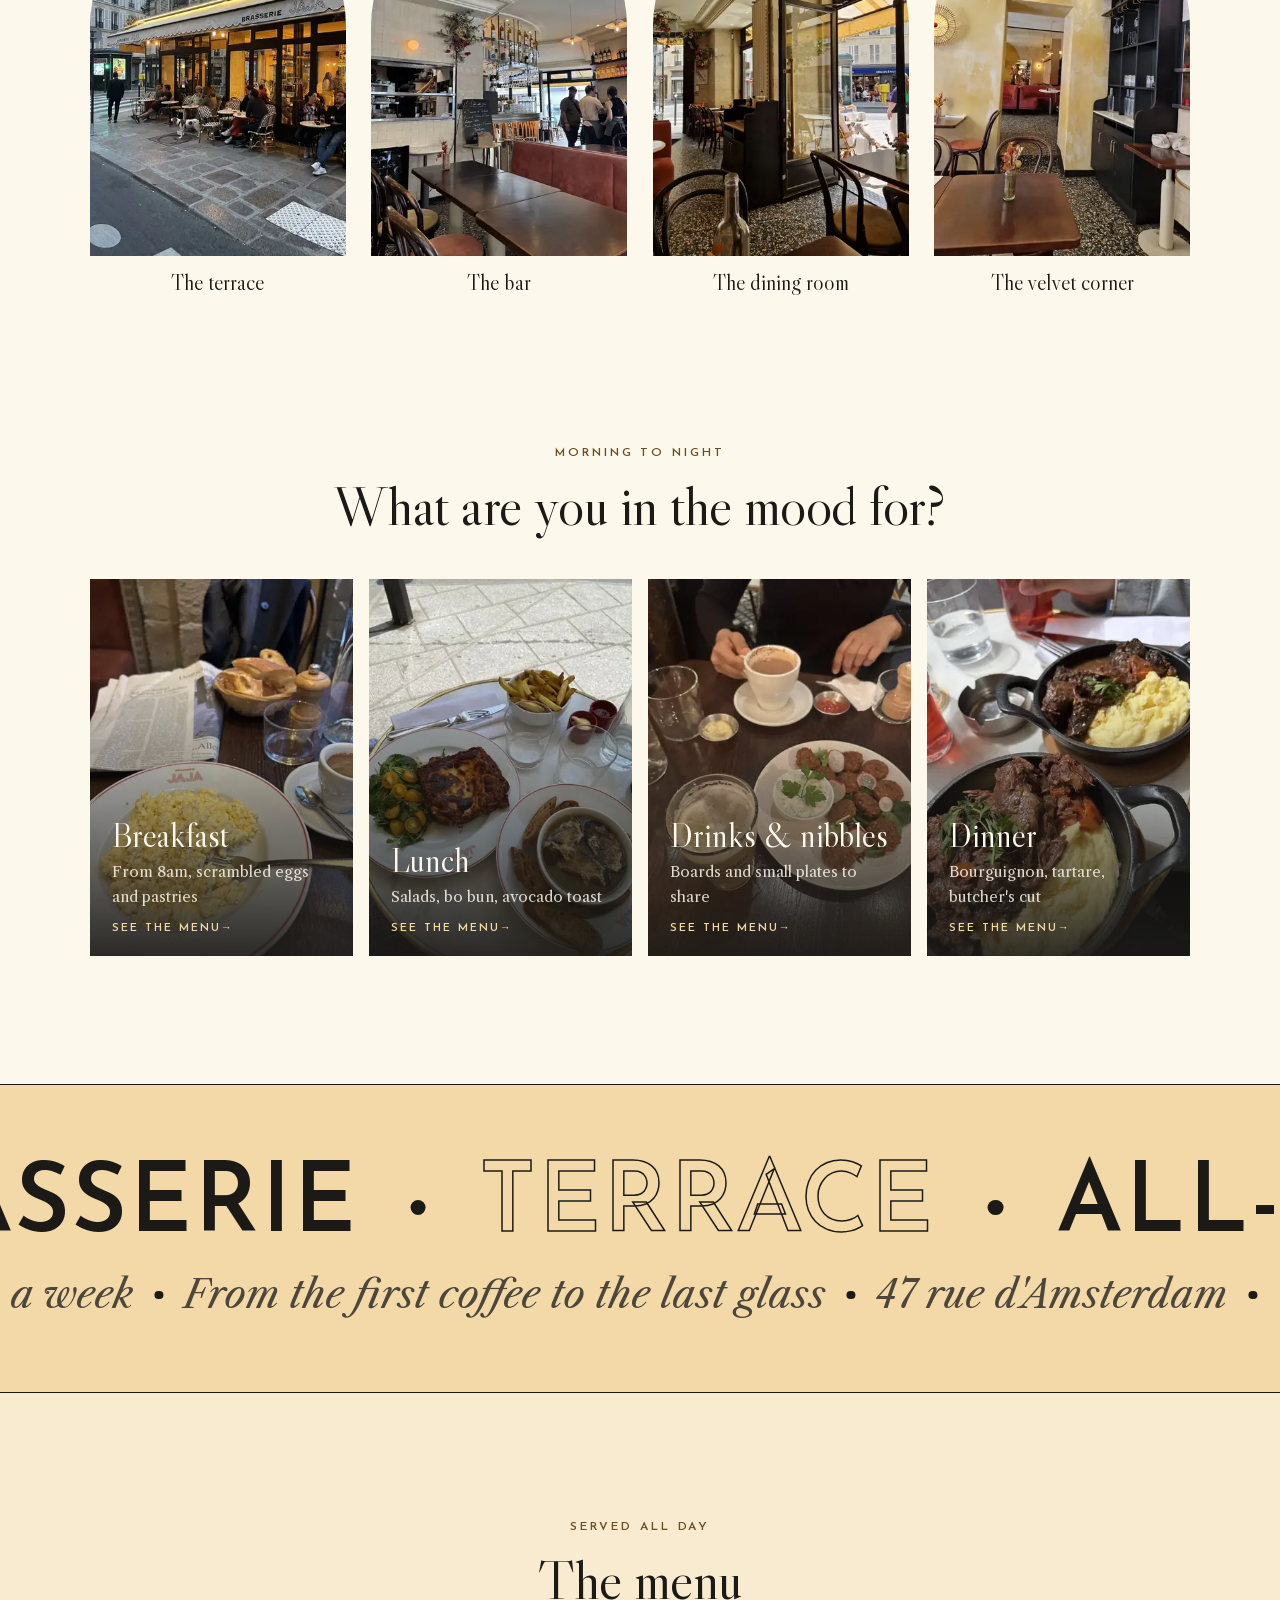
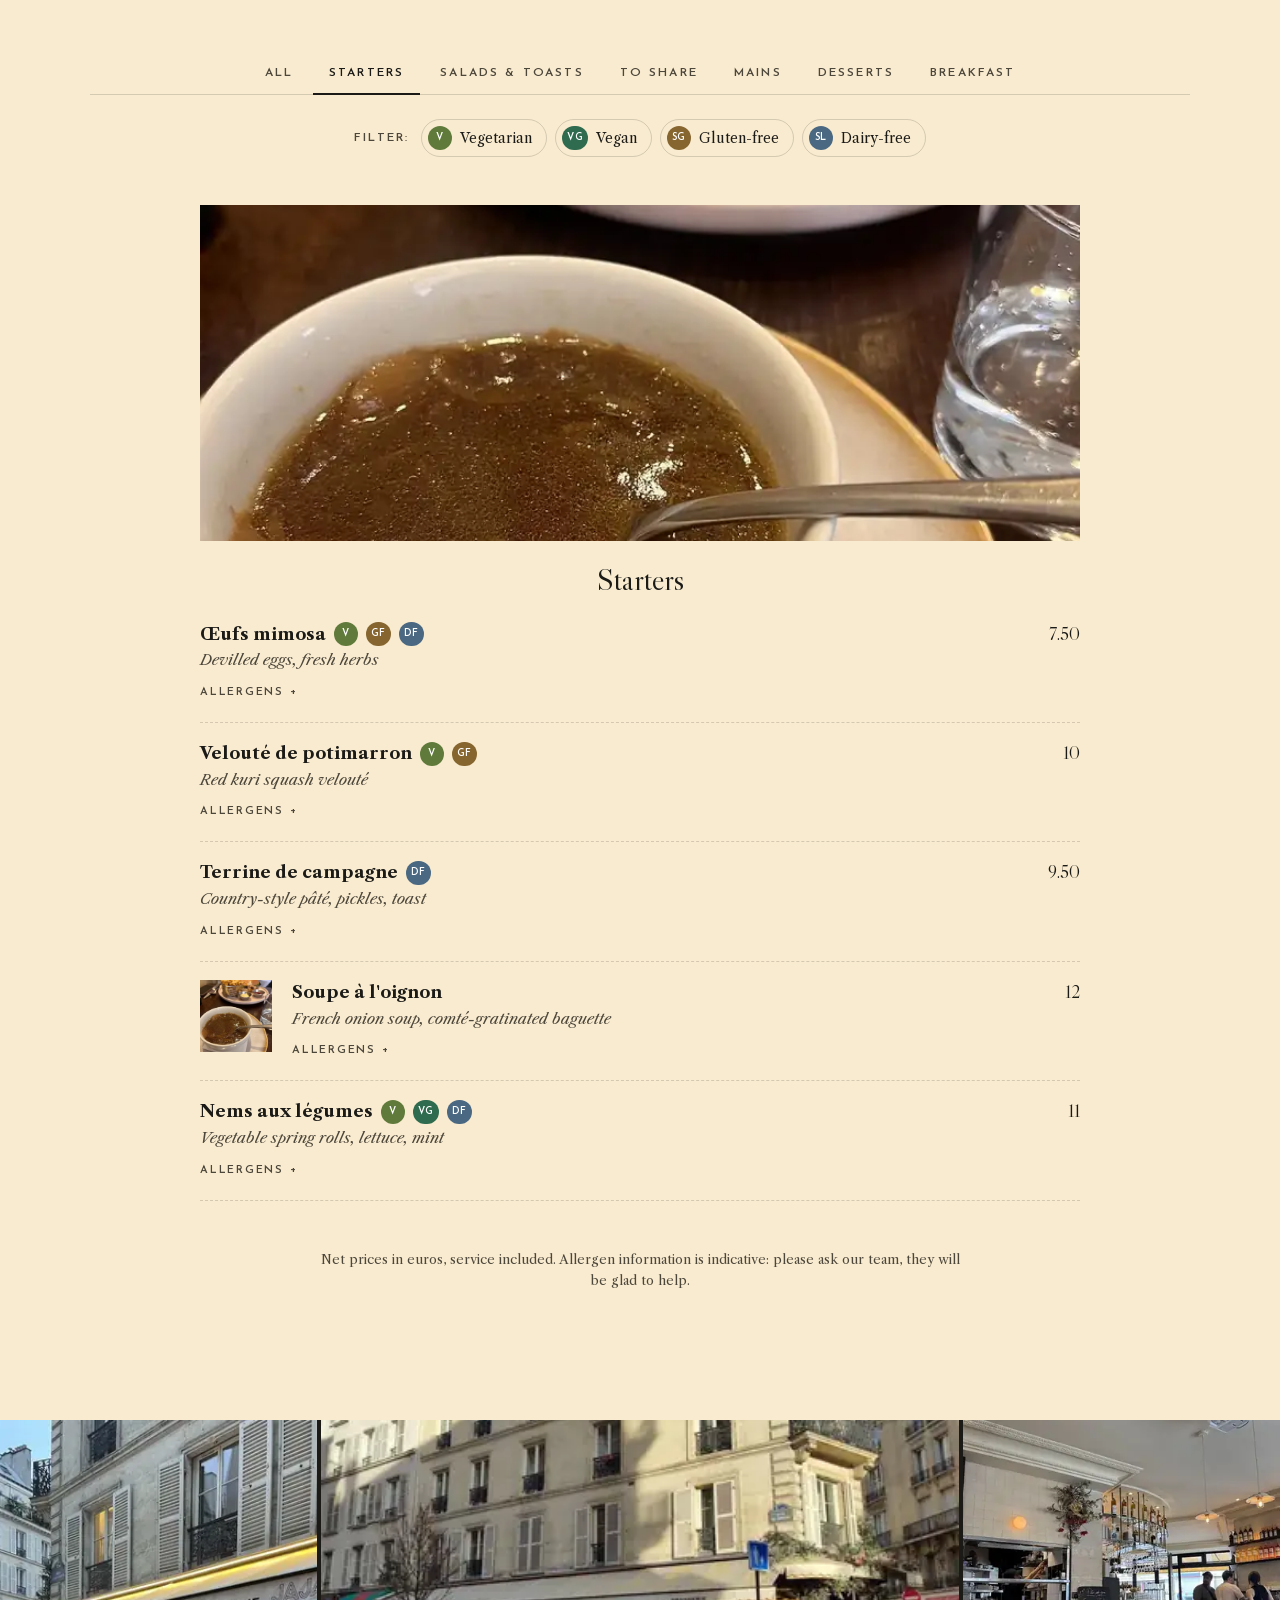
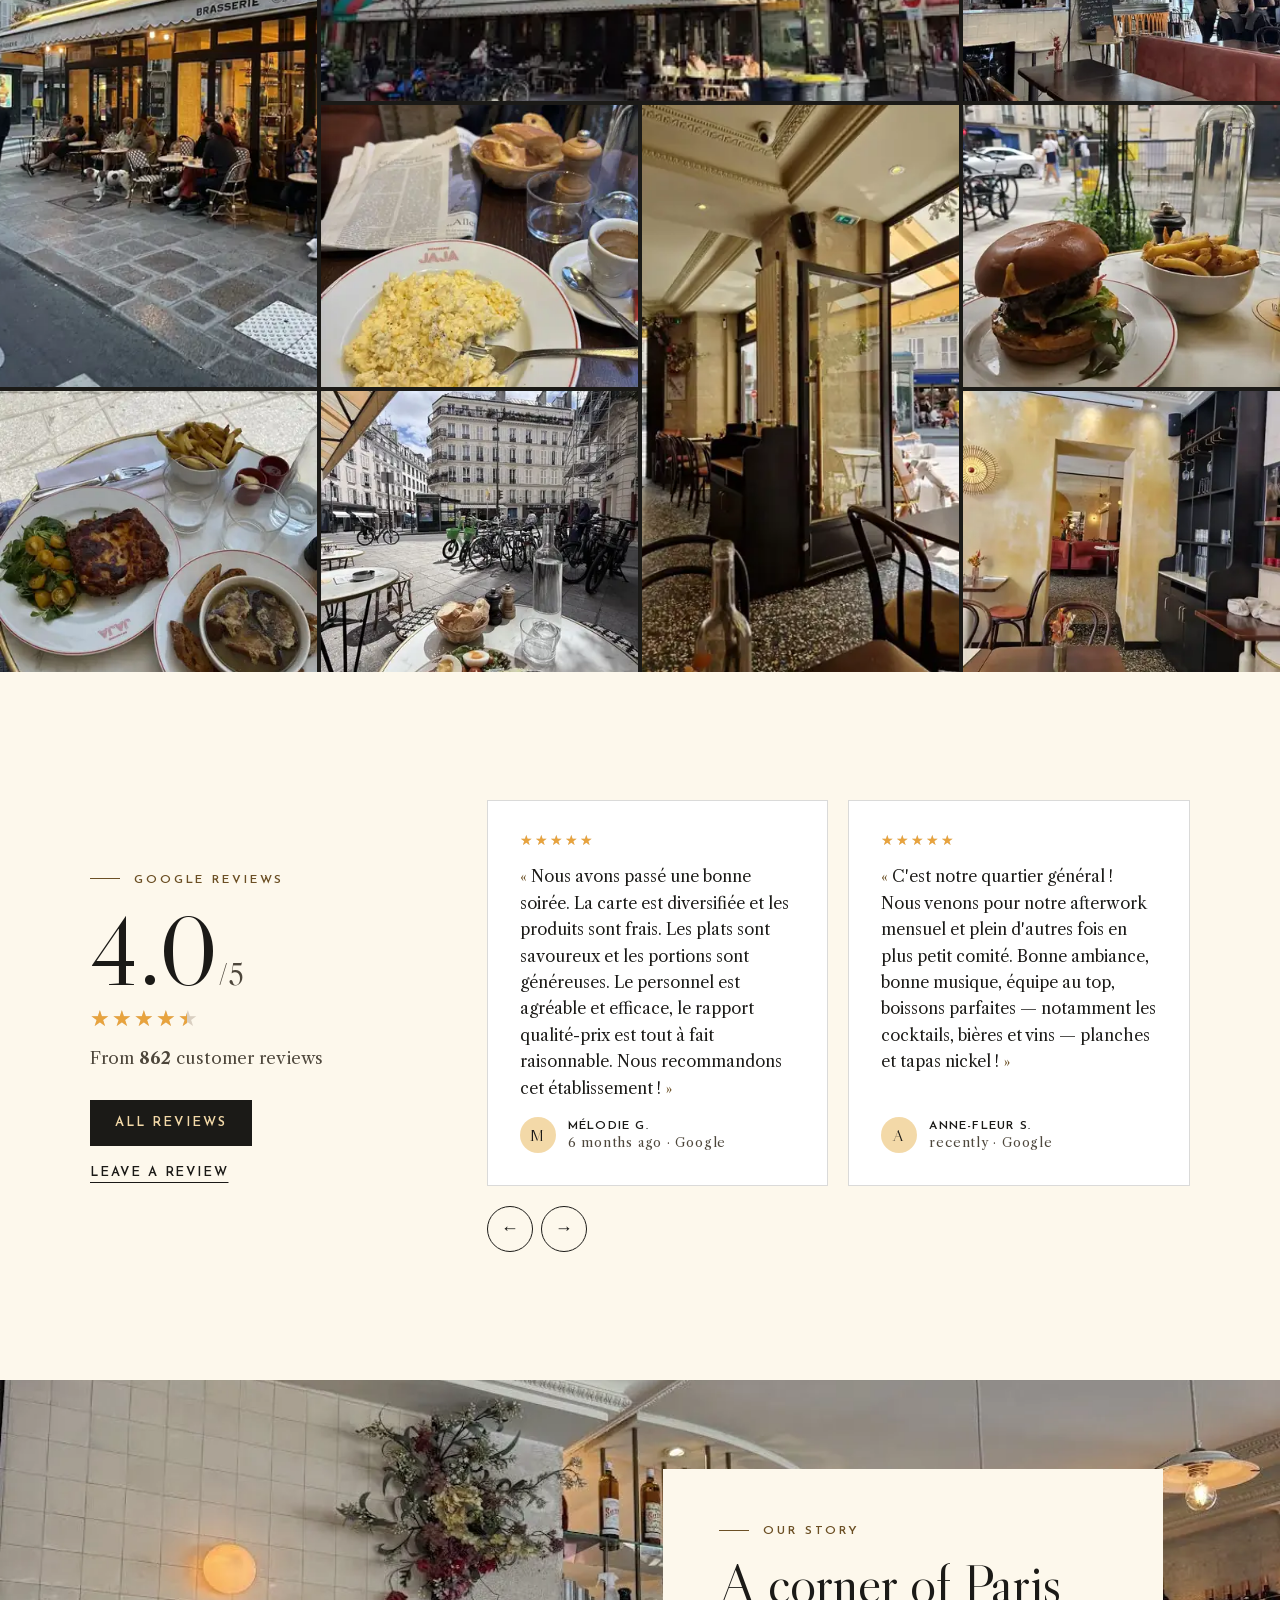
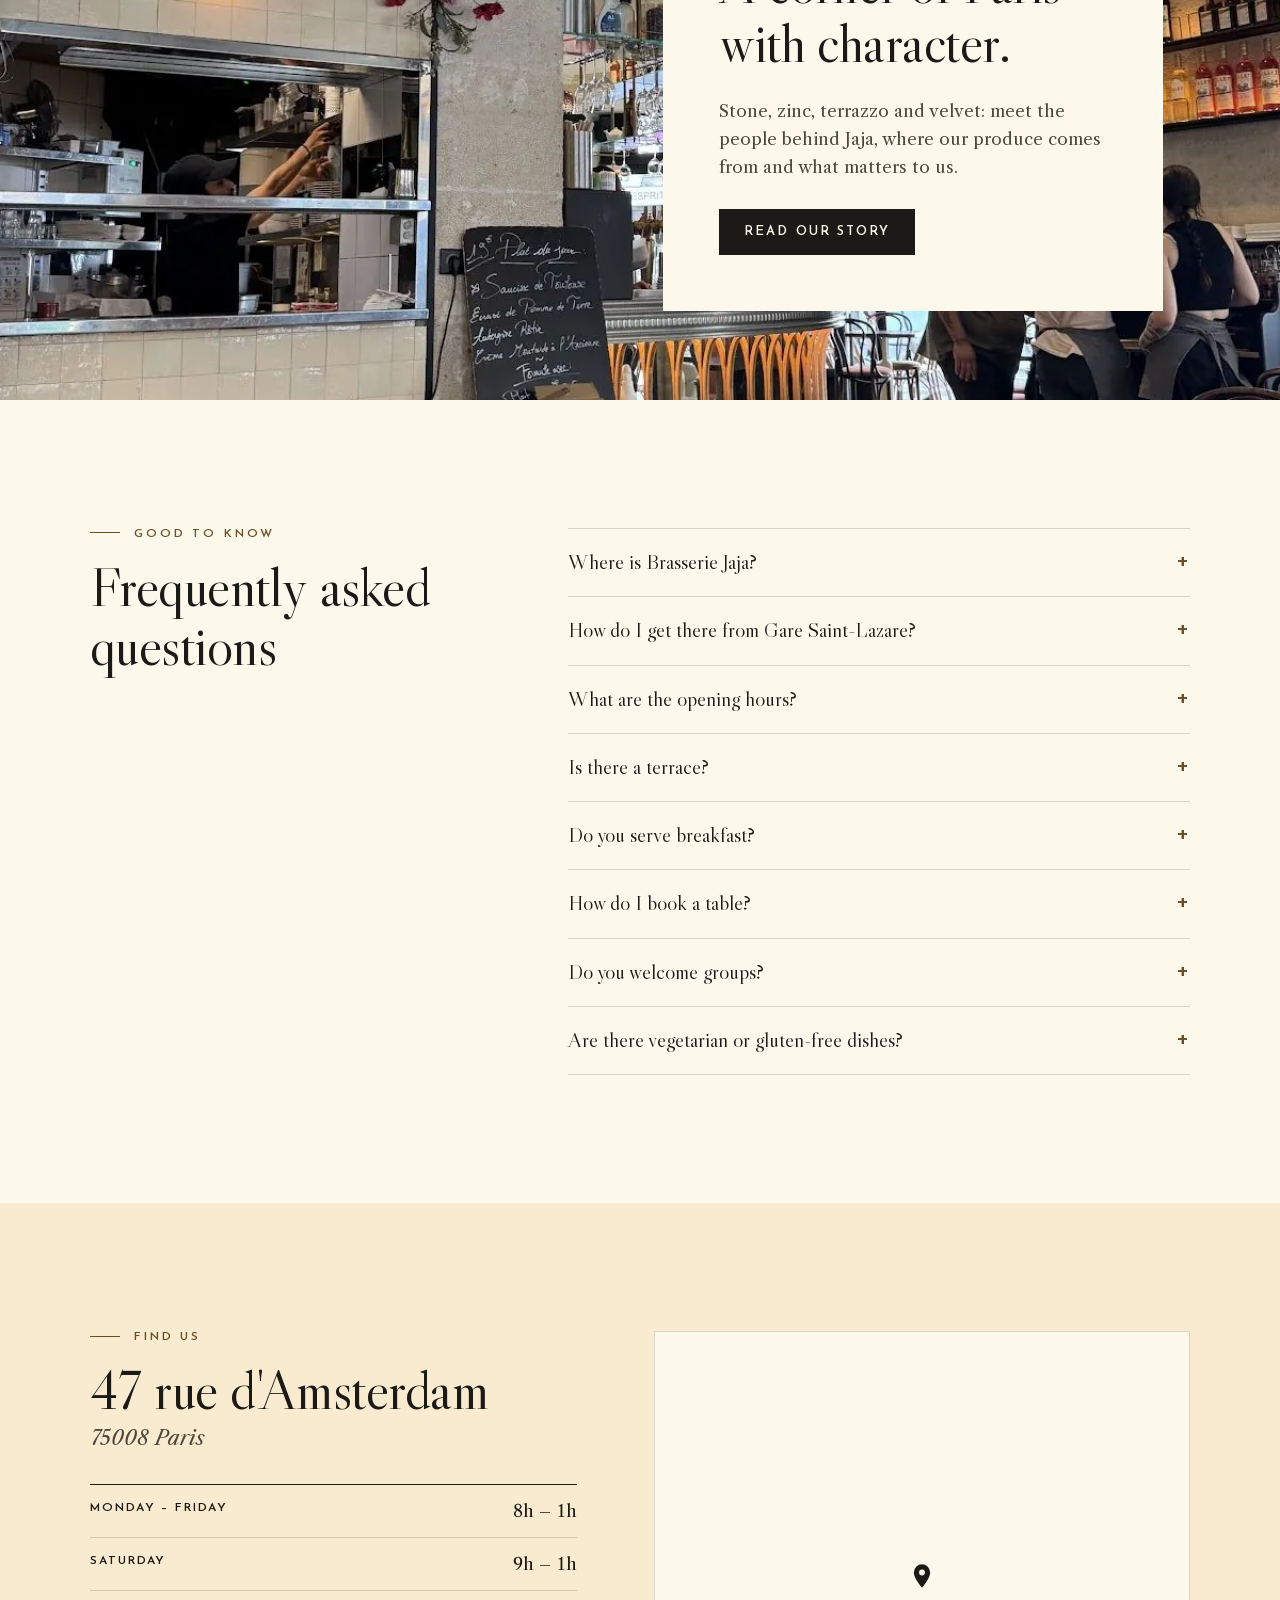
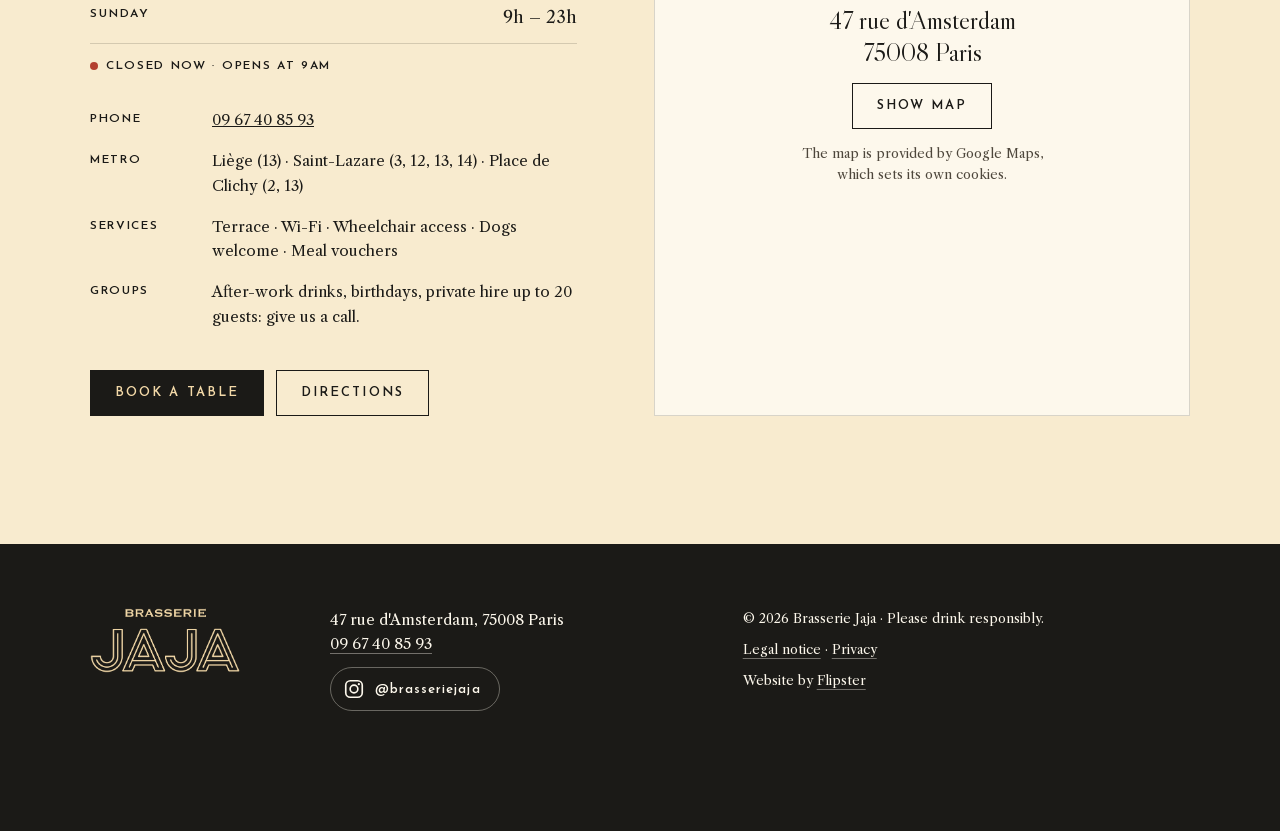
==== commit 0f39e45f: "Référencement local : adresse dans le haut de page, FAQ, données structurées, llms.txt Titre et desc" ====
--- a/index.html
+++ b/index.html
@@ -5,8 +5,8 @@
   <meta name="viewport" content="width=device-width, initial-scale=1">
   <!-- Version de validation : retirer cette ligne et robots.txt à la mise en ligne officielle -->
   <meta name="robots" content="noindex, nofollow">
-  <title>Brasserie Jaja — Bar, brasserie, restaurant · Paris 8e</title>
-  <meta name="description" content="Brasserie Jaja, 47 rue d'Amsterdam, Paris 8e. Entre Saint-Lazare et la place de Clichy : cuisine de brasserie faite maison, terrasse sur rue piétonne, ouvert tous les jours du petit déjeuner jusqu'à 1h.">
+  <title>Brasserie Jaja · Restaurant et bar à Saint-Lazare, 47 rue d'Amsterdam, Paris 8e</title>
+  <meta name="description" content="Brasserie Jaja, restaurant et bar au 47 rue d'Amsterdam, Paris 8e, à 5 minutes de la gare Saint-Lazare (métro Liège). Terrasse sur rue piétonne, cuisine de brasserie faite maison, petit déjeuner, déjeuner, apéro et dîner, ouvert 7j/7 jusqu'à 1h.">
   <link rel="alternate" hreflang="fr" href="https://louismaitjean-ops.github.io/brasserie-jaja/">
   <link rel="alternate" hreflang="en" href="https://louismaitjean-ops.github.io/brasserie-jaja/?lang=en">
   <link rel="canonical" href="https://louismaitjean-ops.github.io/brasserie-jaja/">
@@ -14,8 +14,8 @@
   <meta property="og:site_name" content="Brasserie Jaja">
   <meta property="og:locale" content="fr_FR">
   <meta property="og:url" content="https://louismaitjean-ops.github.io/brasserie-jaja/">
-  <meta property="og:title" content="Brasserie Jaja — Paris 8e">
-  <meta property="og:description" content="Bar, brasserie, restaurant entre Saint-Lazare et la place de Clichy. Terrasse, cuisine faite maison, ouvert 7j/7.">
+  <meta property="og:title" content="Brasserie Jaja · Restaurant à Saint-Lazare, Paris 8e">
+  <meta property="og:description" content="Restaurant et bar au 47 rue d'Amsterdam, à 5 min de la gare Saint-Lazare. Terrasse sur rue piétonne, cuisine faite maison, ouvert 7j/7.">
   <meta property="og:image" content="https://louismaitjean-ops.github.io/brasserie-jaja/assets/img/salle-bar.jpg">
   <meta property="og:image:width" content="1400">
   <meta property="og:image:height" content="700">
@@ -38,26 +38,177 @@
         window.addEventListener("load",function(){top();setTimeout(top,0);});
       }})();
   </script>
-  <link rel="stylesheet" href="assets/css/style.css?v=30">
+  <link rel="stylesheet" href="assets/css/style.css?v=31">
   <script type="application/ld+json">
-  {
-    "@context": "https://schema.org",
-    "@type": "Restaurant",
-    "name": "Brasserie Jaja",
-    "image": "https://louismaitjean-ops.github.io/brasserie-jaja/assets/img/salle-bar.jpg",
-    "url": "https://louismaitjean-ops.github.io/brasserie-jaja/",
-    "address": { "@type": "PostalAddress", "streetAddress": "47 rue d'Amsterdam", "postalCode": "75008", "addressLocality": "Paris", "addressCountry": "FR" },
-    "telephone": "+33967408593",
-    "servesCuisine": ["Française", "Brasserie"],
-    "priceRange": "€€",
-    "acceptsReservations": true,
-    "aggregateRating": { "@type": "AggregateRating", "ratingValue": "4.4", "reviewCount": "954" },
-    "openingHoursSpecification": [
-      { "@type": "OpeningHoursSpecification", "dayOfWeek": ["Monday","Tuesday","Wednesday","Thursday","Friday"], "opens": "08:00", "closes": "01:00" },
-      { "@type": "OpeningHoursSpecification", "dayOfWeek": "Saturday", "opens": "09:00", "closes": "01:00" },
-      { "@type": "OpeningHoursSpecification", "dayOfWeek": "Sunday", "opens": "09:00", "closes": "23:00" }
-    ]
-  }
+[
+ {
+  "@context": "https://schema.org",
+  "@type": "Restaurant",
+  "@id": "https://louismaitjean-ops.github.io/brasserie-jaja/#restaurant",
+  "name": "Brasserie Jaja",
+  "description": "Brasserie parisienne et bar à deux pas de la gare Saint-Lazare : terrasse sur rue piétonne, cuisine faite maison, petit déjeuner, déjeuner, apéro et dîner, ouvert 7 jours sur 7.",
+  "image": [
+   "https://louismaitjean-ops.github.io/brasserie-jaja/assets/img/salle-bar.jpg",
+   "https://louismaitjean-ops.github.io/brasserie-jaja/assets/img/rue-terrasse.jpg",
+   "https://louismaitjean-ops.github.io/brasserie-jaja/assets/img/facade-soir.jpg"
+  ],
+  "url": "https://louismaitjean-ops.github.io/brasserie-jaja/",
+  "menu": "https://louismaitjean-ops.github.io/brasserie-jaja/#carte",
+  "telephone": "+33967408593",
+  "address": {
+   "@type": "PostalAddress",
+   "streetAddress": "47 rue d'Amsterdam",
+   "postalCode": "75008",
+   "addressLocality": "Paris",
+   "addressRegion": "Île-de-France",
+   "addressCountry": "FR"
+  },
+  "geo": {
+   "@type": "GeoCoordinates",
+   "latitude": 48.87985,
+   "longitude": 2.32694
+  },
+  "hasMap": "https://www.google.com/maps/search/?api=1&query=Brasserie+Jaja+47+rue+d%27Amsterdam+75008+Paris",
+  "containedInPlace": {
+   "@type": "Place",
+   "name": "Quartier Saint-Lazare, Paris 8e arrondissement"
+  },
+  "sameAs": [
+   "https://www.instagram.com/brasseriejaja/"
+  ],
+  "servesCuisine": [
+   "Française",
+   "Brasserie",
+   "Cuisine maison"
+  ],
+  "priceRange": "€€",
+  "acceptsReservations": true,
+  "keywords": "restaurant Saint-Lazare, brasserie Paris 8, bar rue d'Amsterdam, terrasse Saint-Lazare, petit déjeuner Saint-Lazare, restaurant métro Liège, afterwork Saint-Lazare",
+  "amenityFeature": [
+   {
+    "@type": "LocationFeatureSpecification",
+    "name": "Terrasse",
+    "value": true
+   },
+   {
+    "@type": "LocationFeatureSpecification",
+    "name": "Wi-Fi",
+    "value": true
+   },
+   {
+    "@type": "LocationFeatureSpecification",
+    "name": "Accès fauteuil roulant",
+    "value": true
+   },
+   {
+    "@type": "LocationFeatureSpecification",
+    "name": "Chiens acceptés",
+    "value": true
+   }
+  ],
+  "aggregateRating": {
+   "@type": "AggregateRating",
+   "ratingValue": "4.4",
+   "reviewCount": "954"
+  },
+  "openingHoursSpecification": [
+   {
+    "@type": "OpeningHoursSpecification",
+    "dayOfWeek": [
+     "Monday",
+     "Tuesday",
+     "Wednesday",
+     "Thursday",
+     "Friday"
+    ],
+    "opens": "08:00",
+    "closes": "01:00"
+   },
+   {
+    "@type": "OpeningHoursSpecification",
+    "dayOfWeek": "Saturday",
+    "opens": "09:00",
+    "closes": "01:00"
+   },
+   {
+    "@type": "OpeningHoursSpecification",
+    "dayOfWeek": "Sunday",
+    "opens": "09:00",
+    "closes": "23:00"
+   }
+  ]
+ },
+ {
+  "@context": "https://schema.org",
+  "@type": "FAQPage",
+  "mainEntity": [
+   {
+    "@type": "Question",
+    "name": "Où se trouve la Brasserie Jaja ?",
+    "acceptedAnswer": {
+     "@type": "Answer",
+     "text": "Au 47 rue d'Amsterdam, 75008 Paris, dans le quartier de l'Europe (8e arrondissement), entre la gare Saint-Lazare et la place de Clichy. La station de métro Liège (ligne 13) est juste en bas."
+    }
+   },
+   {
+    "@type": "Question",
+    "name": "Comment venir depuis la gare Saint-Lazare ?",
+    "acceptedAnswer": {
+     "@type": "Answer",
+     "text": "Comptez environ 5 minutes à pied : remontez la rue d'Amsterdam depuis la gare en direction de la place de Clichy. Métros 3, 12, 13, 14 et RER E (Haussmann–Saint-Lazare) à proximité."
+    }
+   },
+   {
+    "@type": "Question",
+    "name": "Quels sont les horaires ?",
+    "acceptedAnswer": {
+     "@type": "Answer",
+     "text": "Du lundi au vendredi de 8h à 1h, le samedi de 9h à 1h et le dimanche de 9h à 23h, en service continu."
+    }
+   },
+   {
+    "@type": "Question",
+    "name": "Y a-t-il une terrasse ?",
+    "acceptedAnswer": {
+     "@type": "Answer",
+     "text": "Oui, une grande terrasse sur une rue piétonne, au calme, loin de la circulation."
+    }
+   },
+   {
+    "@type": "Question",
+    "name": "Peut-on prendre le petit déjeuner ?",
+    "acceptedAnswer": {
+     "@type": "Answer",
+     "text": "Oui, dès l'ouverture : formules avec boisson chaude, viennoiserie, jus pressé, œufs brouillés ou avocado toast."
+    }
+   },
+   {
+    "@type": "Question",
+    "name": "Comment réserver une table ?",
+    "acceptedAnswer": {
+     "@type": "Answer",
+     "text": "En ligne avec le bouton « Réserver » du site, ou par téléphone au 09 67 40 85 93."
+    }
+   },
+   {
+    "@type": "Question",
+    "name": "Accueillez-vous les groupes ?",
+    "acceptedAnswer": {
+     "@type": "Answer",
+     "text": "Oui : afterworks, anniversaires et privatisation jusqu'à 20 personnes. Appelez-nous pour organiser votre événement."
+    }
+   },
+   {
+    "@type": "Question",
+    "name": "Y a-t-il des plats végétariens ou sans gluten ?",
+    "acceptedAnswer": {
+     "@type": "Answer",
+     "text": "Oui, la carte indique les plats végétariens, vegan, sans gluten et sans lactose, ainsi que les 14 allergènes majeurs."
+    }
+   }
+  ]
+ }
+]
   </script>
 </head>
 <body>
@@ -97,8 +248,10 @@
       <p class="eyebrow eyebrow--light" data-i18n="hero.eyebrow">Brasserie · Saint-Lazare · Paris 8e</p>
       <h1 class="hero__title">
         <img src="assets/img/logo-jaja-ink.png" alt="Brasserie Jaja" width="455" height="200">
+        <span class="sr" data-i18n="hero.h1">, restaurant et bar à Saint-Lazare, Paris 8e</span>
       </h1>
       <p class="hero__lead" data-i18n="hero.lead">Du premier café au dernier verre, tous les jours.</p>
+      <a class="hero__addr" href="https://www.google.com/maps/dir/?api=1&amp;destination=Brasserie+Jaja+47+rue+d%27Amsterdam+75008+Paris" target="_blank" rel="noopener"><svg viewBox="0 0 24 24" width="15" height="15" aria-hidden="true"><path fill="currentColor" d="M12 2a7 7 0 0 0-7 7c0 5.2 7 13 7 13s7-7.8 7-13a7 7 0 0 0-7-7Zm0 9.5A2.5 2.5 0 1 1 12 6.5a2.5 2.5 0 0 1 0 5Z"/></svg><span data-i18n="hero.addr">47 rue d'Amsterdam · Paris 8e · Métro Liège</span></a>
       <div class="hero__cta">
         <a class="btn btn--ghost" href="#carte" data-i18n="cta.menu">Voir la carte</a>
       </div>
@@ -285,6 +438,26 @@
     </div>
   </section>
 
+  <!-- QUESTIONS FRÉQUENTES -->
+  <section class="faq" id="faq">
+    <div class="wrap faq__grid">
+      <div class="section-head">
+        <p class="eyebrow" data-i18n="faq.eyebrow">Bon à savoir</p>
+        <h2 class="h2" data-i18n="faq.title">Questions fréquentes</h2>
+      </div>
+      <div class="faq__list">
+        <details class="faq__item"><summary data-i18n="faq.q1">Où se trouve la Brasserie Jaja ?</summary><p data-i18n="faq.a1">Au 47 rue d'Amsterdam, 75008 Paris, dans le quartier de l'Europe (8e arrondissement), entre la gare Saint-Lazare et la place de Clichy. La station de métro Liège (ligne 13) est juste en bas.</p></details>
+        <details class="faq__item"><summary data-i18n="faq.q2">Comment venir depuis la gare Saint-Lazare ?</summary><p data-i18n="faq.a2">Comptez environ 5 minutes à pied : remontez la rue d'Amsterdam depuis la gare en direction de la place de Clichy. Métros 3, 12, 13, 14 et RER E (Haussmann–Saint-Lazare) à proximité.</p></details>
+        <details class="faq__item"><summary data-i18n="faq.q3">Quels sont les horaires ?</summary><p data-i18n="faq.a3">Du lundi au vendredi de 8h à 1h, le samedi de 9h à 1h et le dimanche de 9h à 23h, en service continu.</p></details>
+        <details class="faq__item"><summary data-i18n="faq.q4">Y a-t-il une terrasse ?</summary><p data-i18n="faq.a4">Oui, une grande terrasse sur une rue piétonne, au calme, loin de la circulation.</p></details>
+        <details class="faq__item"><summary data-i18n="faq.q5">Peut-on prendre le petit déjeuner ?</summary><p data-i18n="faq.a5">Oui, dès l'ouverture : formules avec boisson chaude, viennoiserie, jus pressé, œufs brouillés ou avocado toast.</p></details>
+        <details class="faq__item"><summary data-i18n="faq.q6">Comment réserver une table ?</summary><p data-i18n="faq.a6">En ligne avec le bouton « Réserver » du site, ou par téléphone au 09 67 40 85 93.</p></details>
+        <details class="faq__item"><summary data-i18n="faq.q7">Accueillez-vous les groupes ?</summary><p data-i18n="faq.a7">Oui : afterworks, anniversaires et privatisation jusqu'à 20 personnes. Appelez-nous pour organiser votre événement.</p></details>
+        <details class="faq__item"><summary data-i18n="faq.q8">Y a-t-il des plats végétariens ou sans gluten ?</summary><p data-i18n="faq.a8">Oui, la carte indique les plats végétariens, vegan, sans gluten et sans lactose, ainsi que les 14 allergènes majeurs.</p></details>
+      </div>
+    </div>
+  </section>
+
   <!-- INFOS -->
   <section class="infos" id="infos">
     <div class="wrap infos__grid">
@@ -345,10 +518,10 @@
   <div class="lightbox__media" id="lightboxMedia"></div>
 </div>
 
-<script src="assets/js/config.js?v=30"></script>
-<script src="assets/js/carte.js?v=30"></script>
-<script src="assets/js/i18n.js?v=30"></script>
-<script src="assets/js/motion.js?v=30"></script>
-<script src="assets/js/main.js?v=30"></script>
+<script src="assets/js/config.js?v=31"></script>
+<script src="assets/js/carte.js?v=31"></script>
+<script src="assets/js/i18n.js?v=31"></script>
+<script src="assets/js/motion.js?v=31"></script>
+<script src="assets/js/main.js?v=31"></script>
 </body>
 </html>
--- a/assets/css/style.css
+++ b/assets/css/style.css
@@ -684,3 +684,21 @@
 .carte__cover { margin: 0 0 22px; overflow: hidden; aspect-ratio: 21/8; }
 .carte__cover img { width: 100%; height: 100%; object-fit: cover; }
 @media (max-width: 700px) { .carte__cover { aspect-ratio: 16/9; margin-left: calc(var(--gutter) * -1); margin-right: calc(var(--gutter) * -1); } }
+
+/* ---------- Adresse dans le haut de page ---------- */
+.hero__lead { margin-bottom: 14px; }
+.hero__addr { display: inline-flex; align-items: center; gap: 7px; margin: 0 auto 26px; font: 600 12px/1.4 var(--caps); letter-spacing: .14em; text-transform: uppercase; color: var(--sand); text-decoration: none; }
+.hero__addr:hover { text-decoration: underline; text-underline-offset: 4px; }
+
+/* ---------- Questions fréquentes ---------- */
+.faq { padding: clamp(80px, 10vw, 130px) 0; }
+.faq__grid { display: grid; grid-template-columns: .8fr 1.2fr; gap: clamp(24px, 5vw, 70px); align-items: start; }
+.faq__list { border-top: 1px solid var(--line); }
+.faq__item { border-bottom: 1px solid var(--line); }
+.faq__item summary { list-style: none; cursor: pointer; display: flex; justify-content: space-between; gap: 16px; padding: 20px 0; font: 400 21px/1.3 var(--serif-d); }
+.faq__item summary::-webkit-details-marker { display: none; }
+.faq__item summary::after { content: "+"; font: 300 26px/1 var(--caps); color: var(--red); transition: transform .3s var(--ease); }
+.faq__item[open] summary::after { transform: rotate(45deg); }
+.faq__item p { margin: -6px 0 20px; color: var(--ink-soft); max-width: 60ch; }
+@media (max-width: 900px) { .faq__grid { grid-template-columns: 1fr; } .faq .section-head { margin-bottom: 8px; } }
+@media (max-width: 700px) { .faq { padding: 56px 0; } .faq__item summary { font-size: 18px; padding: 16px 0; } }
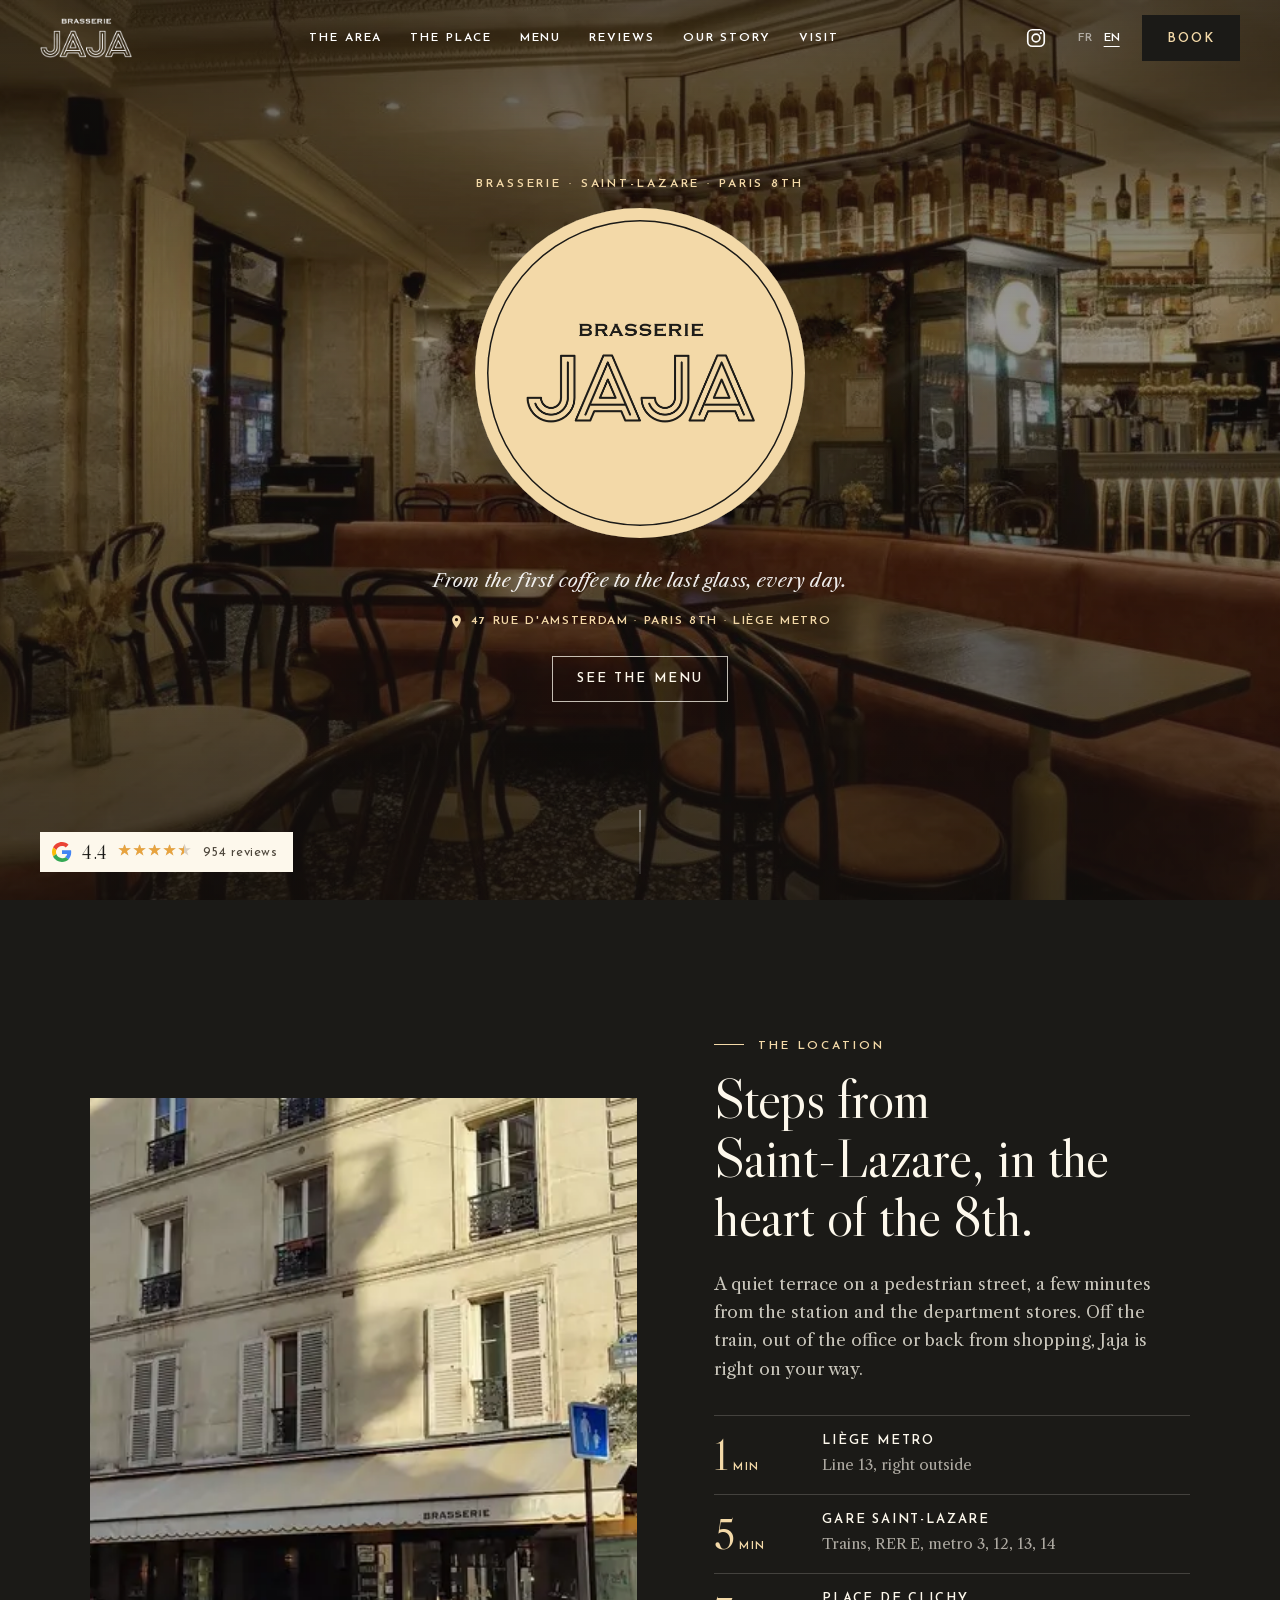
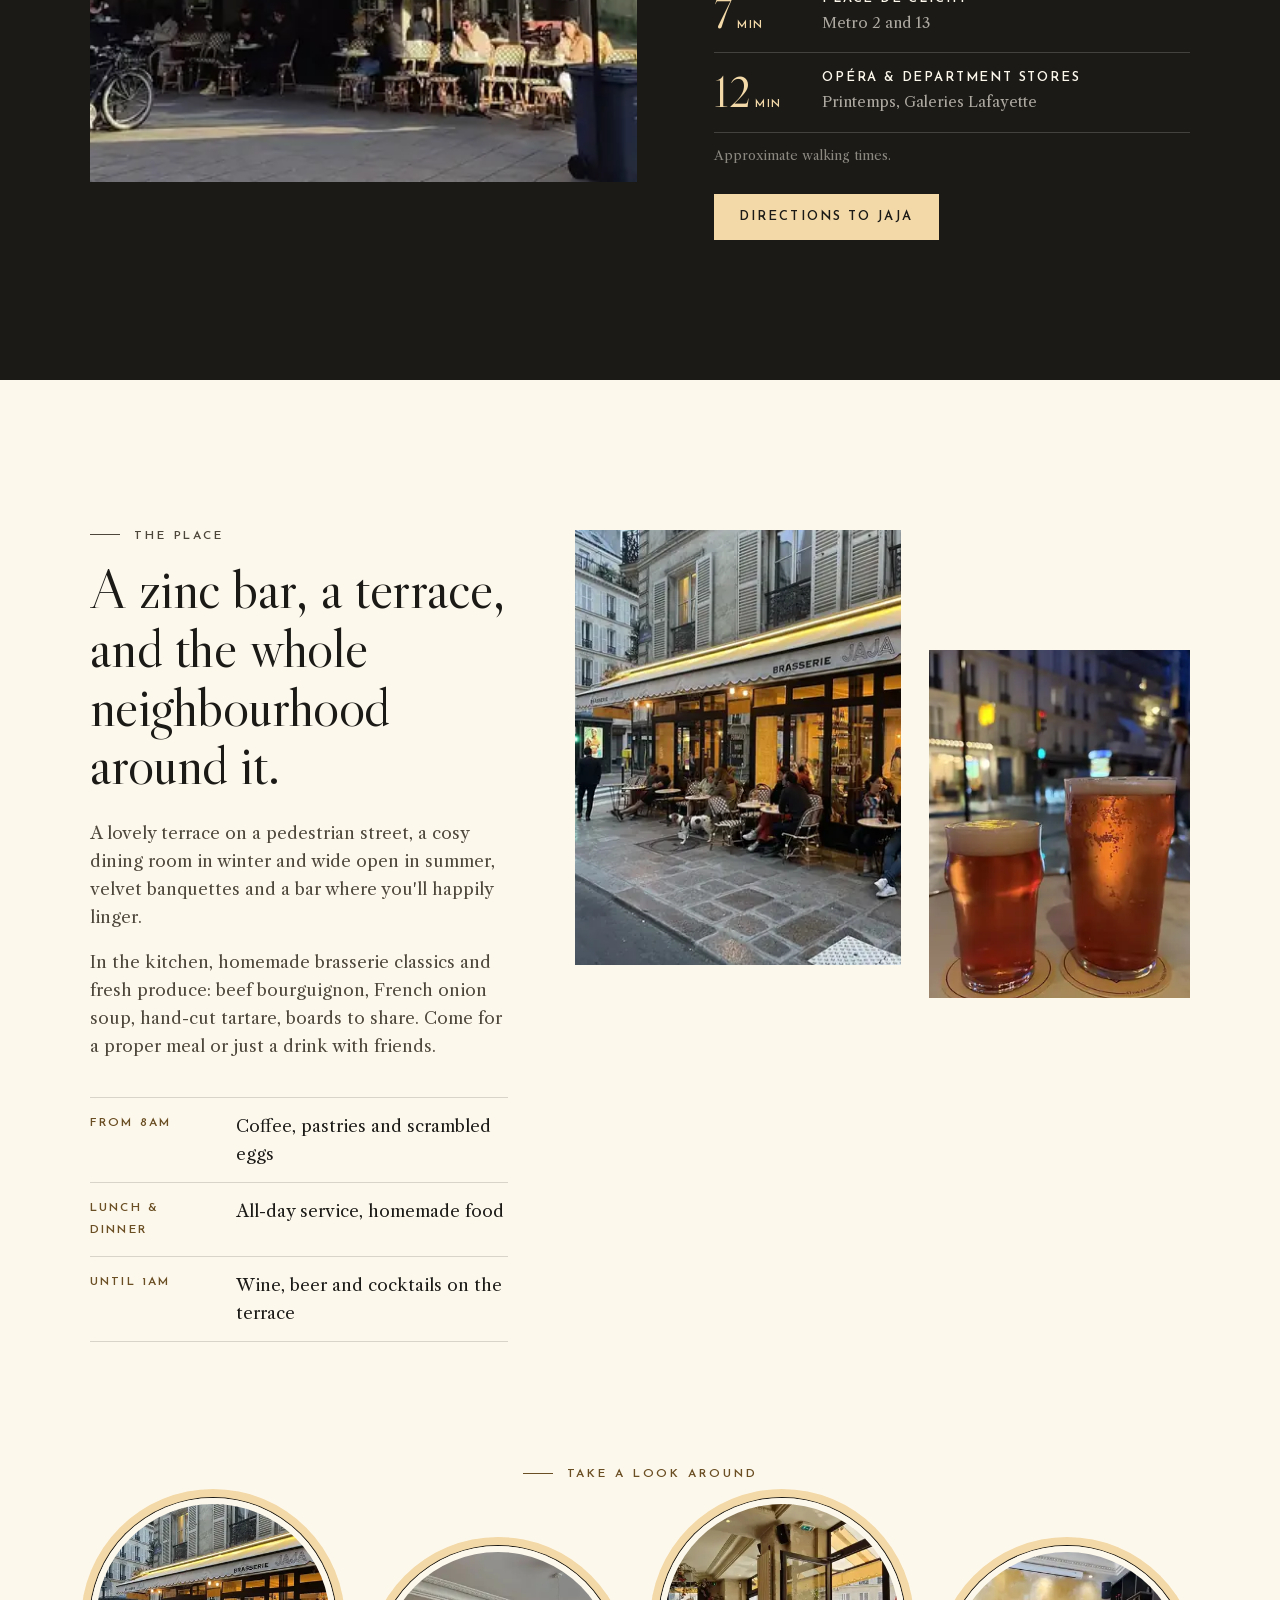
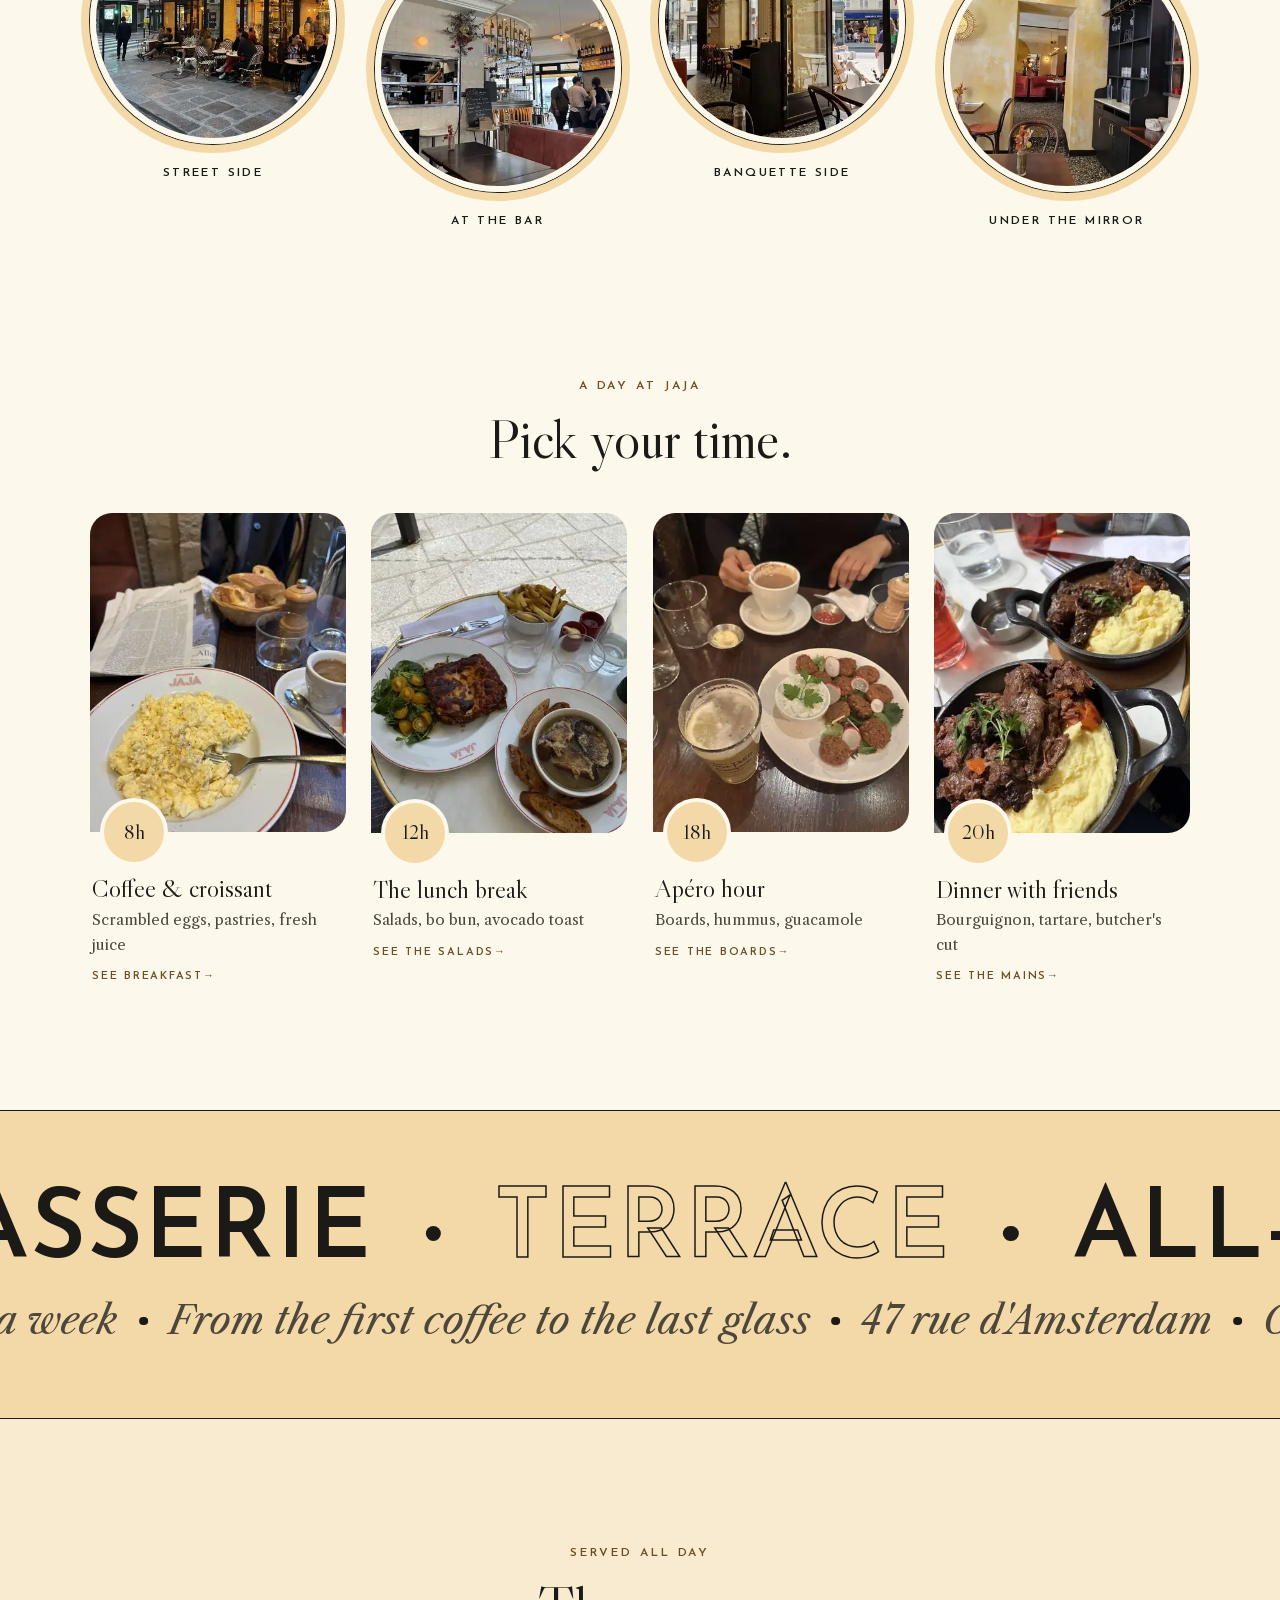
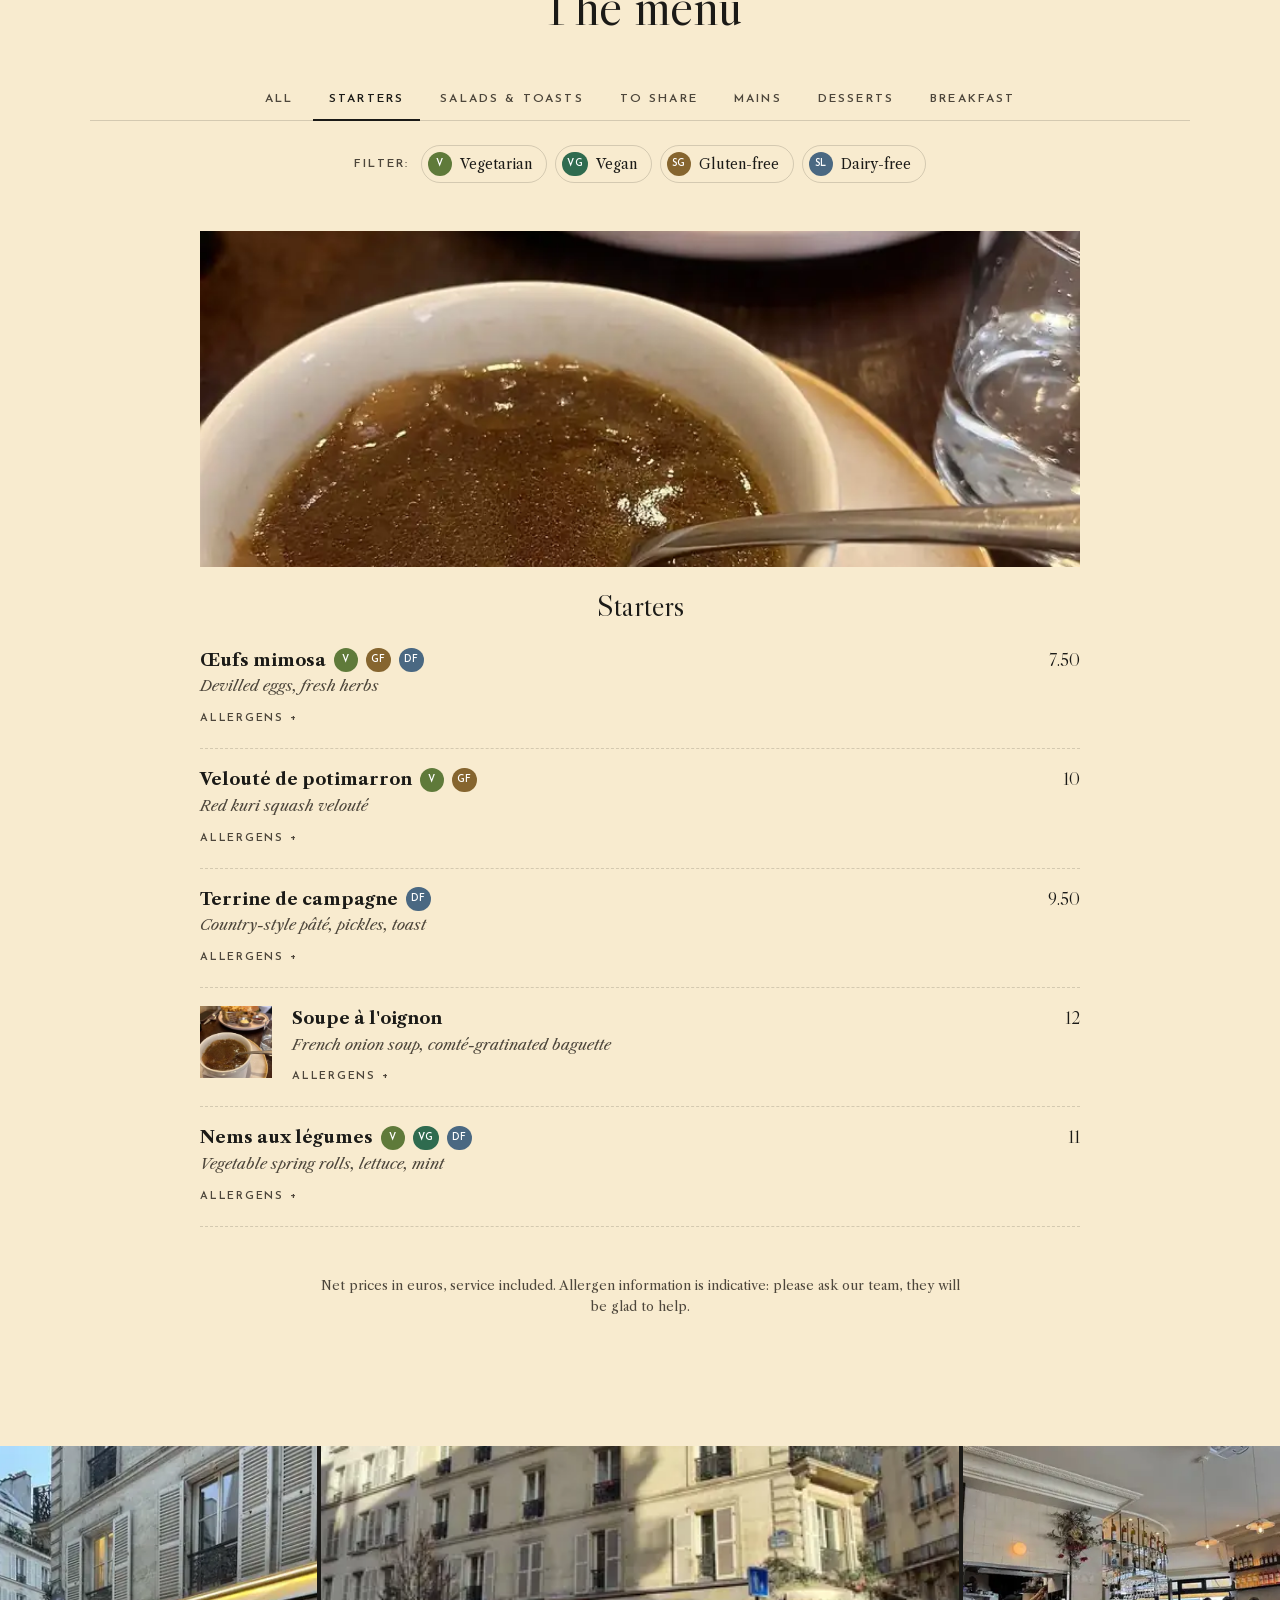
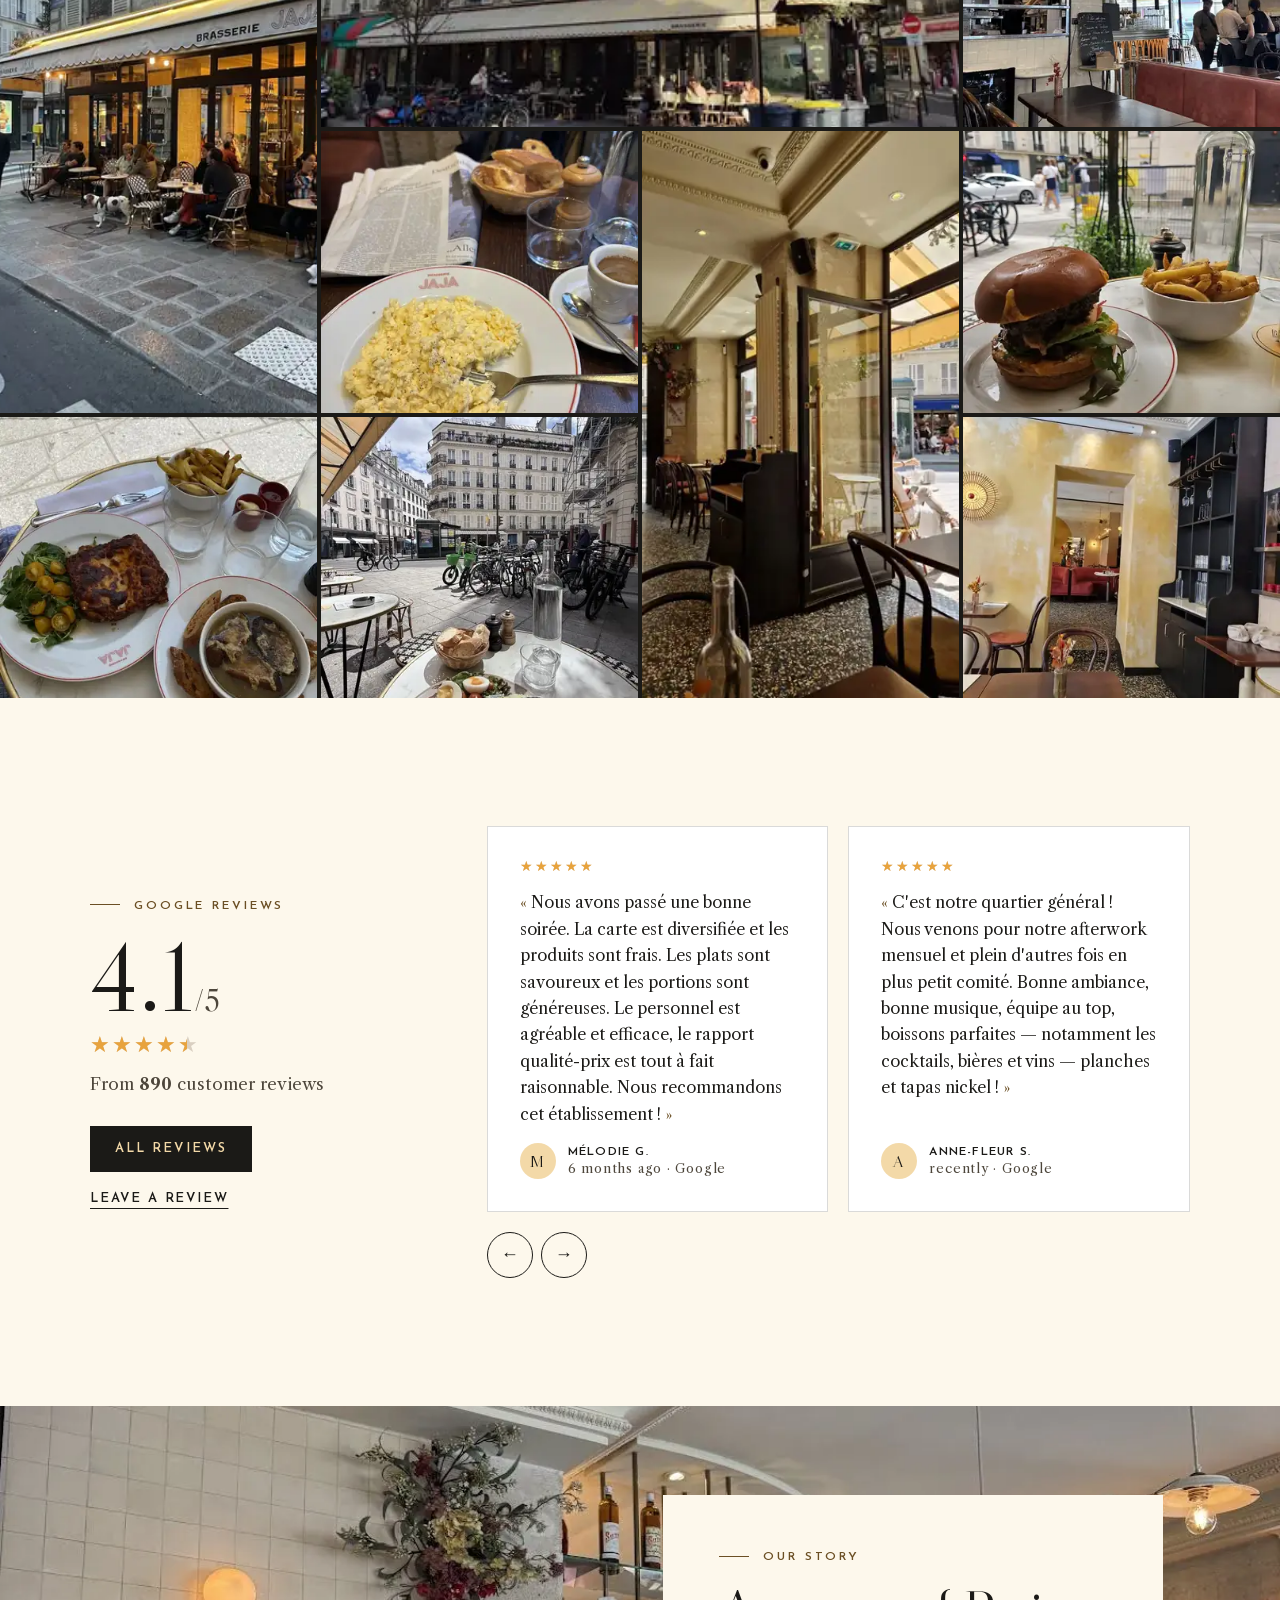
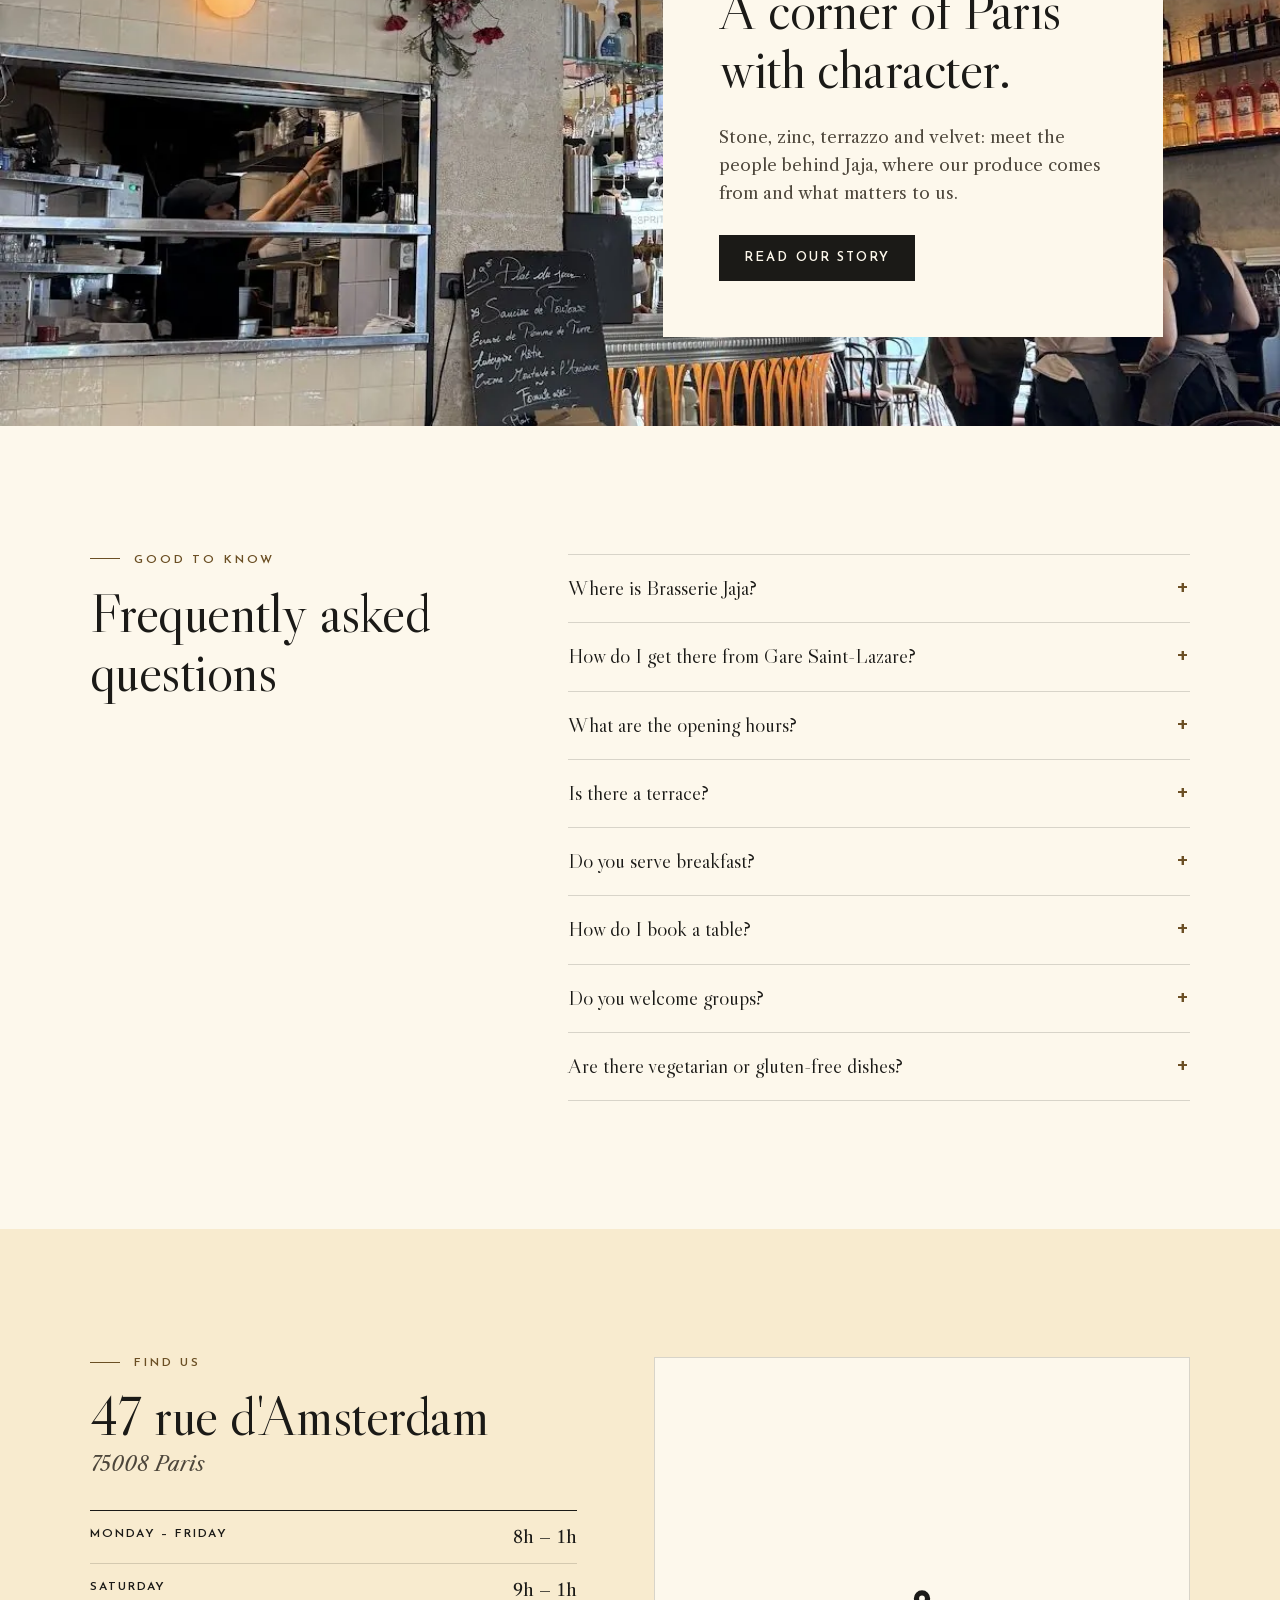
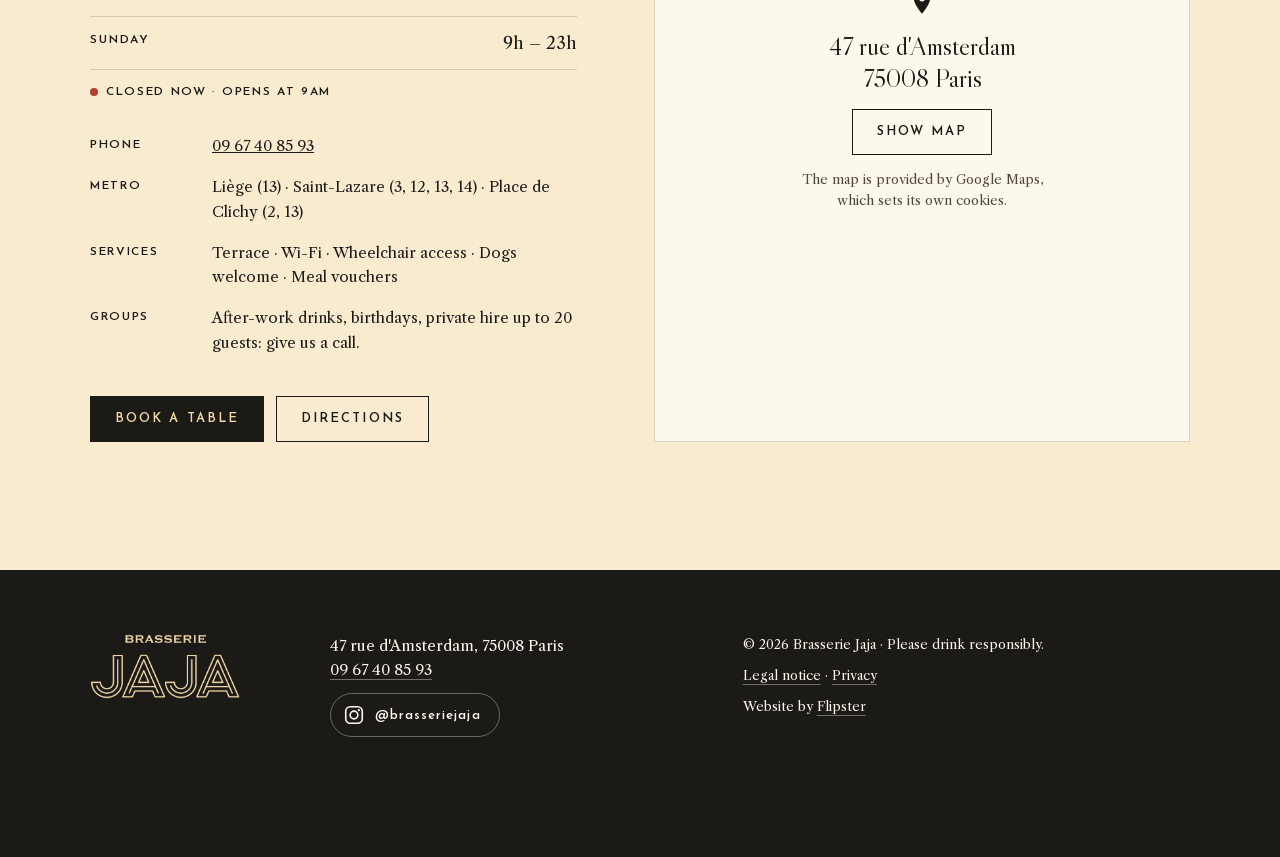
==== commit dd30e918: "Sections photos redessinées à la façon Jaja : médaillons « Faites le tour » et « Une journée au Jaja" ====
--- a/index.html
+++ b/index.html
@@ -38,7 +38,7 @@
         window.addEventListener("load",function(){top();setTimeout(top,0);});
       }})();
   </script>
-  <link rel="stylesheet" href="assets/css/style.css?v=31">
+  <link rel="stylesheet" href="assets/css/style.css?v=32">
   <script type="application/ld+json">
 [
  {
@@ -325,29 +325,29 @@
       <figure class="maison__photo maison__photo--a"><img width="1200" height="1600" srcset="assets/img/facade-soir-400.webp 400w, assets/img/facade-soir-800.webp 800w, assets/img/facade-soir.webp 1200w" sizes="(max-width: 900px) 46vw, 26vw" src="assets/img/facade-soir.webp" alt="La façade et la terrasse de la Brasserie Jaja en soirée" loading="lazy"></figure>
       <figure class="maison__photo maison__photo--b"><img width="1200" height="1600" srcset="assets/img/bieres-terrasse-400.webp 400w, assets/img/bieres-terrasse-800.webp 800w, assets/img/bieres-terrasse.webp 1200w" sizes="(max-width: 900px) 46vw, 26vw" src="assets/img/bieres-terrasse.webp" alt="Deux bières en terrasse, le soir" loading="lazy"></figure>
     </div>
-    <div class="wrap espaces">
-      <p class="eyebrow espaces__eyebrow" data-i18n="esp.eyebrow">Nos espaces</p>
-      <div class="espaces__row">
-        <figure class="arch"><img width="1200" height="1600" srcset="assets/img/facade-soir-400.webp 400w, assets/img/facade-soir-800.webp 800w, assets/img/facade-soir.webp 1200w" sizes="(max-width: 700px) 70vw, 24vw" src="assets/img/facade-soir.webp" alt="La terrasse de la brasserie en soirée" loading="lazy"><figcaption data-i18n="esp.1">La terrasse</figcaption></figure>
-        <figure class="arch"><img width="1200" height="1600" srcset="assets/img/salle-comptoir-400.webp 400w, assets/img/salle-comptoir-800.webp 800w, assets/img/salle-comptoir.webp 1200w" sizes="(max-width: 700px) 70vw, 24vw" src="assets/img/salle-comptoir.webp" alt="Le comptoir en laiton" loading="lazy"><figcaption data-i18n="esp.2">Le comptoir</figcaption></figure>
-        <figure class="arch"><img width="1200" height="1600" srcset="assets/img/salle-entree-400.webp 400w, assets/img/salle-entree-800.webp 800w, assets/img/salle-entree.webp 1200w" sizes="(max-width: 700px) 70vw, 24vw" src="assets/img/salle-entree.webp" alt="La salle et ses banquettes en velours" loading="lazy"><figcaption data-i18n="esp.3">La salle</figcaption></figure>
-        <figure class="arch"><img width="1200" height="1600" srcset="assets/img/salle-miroir-400.webp 400w, assets/img/salle-miroir-800.webp 800w, assets/img/salle-miroir.webp 1200w" sizes="(max-width: 700px) 70vw, 24vw" src="assets/img/salle-miroir.webp" alt="Un coin de la salle, sous le miroir" loading="lazy"><figcaption data-i18n="esp.4">Le coin velours</figcaption></figure>
-      </div>
-    </div>
-  </section>
-
-  <!-- MOMENTS (photos qui mènent à la carte) -->
-  <section class="momo" id="moments">
+    <div class="wrap tour">
+      <p class="eyebrow tour__eyebrow" data-i18n="esp.eyebrow">Faites le tour</p>
+      <div class="tour__row">
+        <figure class="medal"><img width="1200" height="1600" srcset="assets/img/facade-soir-400.webp 400w, assets/img/facade-soir-800.webp 800w, assets/img/facade-soir.webp 1200w" sizes="(max-width: 700px) 46vw, 22vw" src="assets/img/facade-soir.webp" alt="La terrasse de la brasserie en soirée" loading="lazy"><figcaption data-i18n="esp.1">Côté rue</figcaption></figure>
+        <figure class="medal"><img width="1200" height="1600" srcset="assets/img/salle-comptoir-400.webp 400w, assets/img/salle-comptoir-800.webp 800w, assets/img/salle-comptoir.webp 1200w" sizes="(max-width: 700px) 46vw, 22vw" src="assets/img/salle-comptoir.webp" alt="Le comptoir en laiton" loading="lazy"><figcaption data-i18n="esp.2">Au zinc</figcaption></figure>
+        <figure class="medal"><img width="1200" height="1600" srcset="assets/img/salle-entree-400.webp 400w, assets/img/salle-entree-800.webp 800w, assets/img/salle-entree.webp 1200w" sizes="(max-width: 700px) 46vw, 22vw" src="assets/img/salle-entree.webp" alt="La salle et ses banquettes en velours" loading="lazy"><figcaption data-i18n="esp.3">Côté banquettes</figcaption></figure>
+        <figure class="medal"><img width="1200" height="1600" srcset="assets/img/salle-miroir-400.webp 400w, assets/img/salle-miroir-800.webp 800w, assets/img/salle-miroir.webp 1200w" sizes="(max-width: 700px) 46vw, 22vw" src="assets/img/salle-miroir.webp" alt="Un coin de la salle, sous le grand miroir" loading="lazy"><figcaption data-i18n="esp.4">Sous le miroir</figcaption></figure>
+      </div>
+    </div>
+  </section>
+
+  <!-- UNE JOURNÉE AU JAJA (photos qui mènent à la carte) -->
+  <section class="heures" id="moments">
     <div class="wrap">
       <div class="section-head section-head--center">
-        <p class="eyebrow" data-i18n="mo.eyebrow">Du matin au soir</p>
-        <h2 class="h2" data-i18n="mo.title">Qu'est-ce qui vous ferait plaisir ?</h2>
-      </div>
-      <div class="momo__grid">
-        <a class="momo__card" href="#carte" data-goto-cat="petit-dej"><img width="1200" height="1600" srcset="assets/img/oeufs-brouilles-400.webp 400w, assets/img/oeufs-brouilles-800.webp 800w, assets/img/oeufs-brouilles.webp 1200w" sizes="(max-width: 700px) 80vw, 24vw" src="assets/img/oeufs-brouilles.webp" alt="Petit déjeuner, œufs brouillés" loading="lazy"><span class="momo__txt"><strong data-i18n="mo.1">Petit déjeuner</strong><em data-i18n="mo.1s">Dès 8h, œufs brouillés et viennoiseries</em><span class="momo__go" data-i18n="mo.go">Voir la carte</span></span></a>
-        <a class="momo__card" href="#carte" data-goto-cat="salades"><img width="1200" height="1600" srcset="assets/img/terrasse-plats-400.webp 400w, assets/img/terrasse-plats-800.webp 800w, assets/img/terrasse-plats.webp 1200w" sizes="(max-width: 700px) 80vw, 24vw" src="assets/img/terrasse-plats.webp" alt="Déjeuner en terrasse" loading="lazy"><span class="momo__txt"><strong data-i18n="mo.2">Déjeuner</strong><em data-i18n="mo.2s">Salades, bo bun, avocado toast</em><span class="momo__go" data-i18n="mo.go">Voir la carte</span></span></a>
-        <a class="momo__card" href="#carte" data-goto-cat="partager"><img width="1200" height="1600" srcset="assets/img/planche-cafe-400.webp 400w, assets/img/planche-cafe-800.webp 800w, assets/img/planche-cafe.webp 1200w" sizes="(max-width: 700px) 80vw, 24vw" src="assets/img/planche-cafe.webp" alt="Planche à partager" loading="lazy"><span class="momo__txt"><strong data-i18n="mo.3">L'apéro</strong><em data-i18n="mo.3s">Planches et tapas à partager</em><span class="momo__go" data-i18n="mo.go">Voir la carte</span></span></a>
-        <a class="momo__card" href="#carte" data-goto-cat="plats"><img width="1200" height="1600" srcset="assets/img/boeuf-bourguignon-400.webp 400w, assets/img/boeuf-bourguignon-800.webp 800w, assets/img/boeuf-bourguignon.webp 1200w" sizes="(max-width: 700px) 80vw, 24vw" src="assets/img/boeuf-bourguignon.webp" alt="Bœuf bourguignon" loading="lazy"><span class="momo__txt"><strong data-i18n="mo.4">Le dîner</strong><em data-i18n="mo.4s">Bourguignon, tartare, pièce du boucher</em><span class="momo__go" data-i18n="mo.go">Voir la carte</span></span></a>
+        <p class="eyebrow" data-i18n="mo.eyebrow">Une journée au Jaja</p>
+        <h2 class="h2" data-i18n="mo.title">Choisissez votre heure.</h2>
+      </div>
+      <div class="heures__grid">
+        <a class="heure" href="#carte" data-goto-cat="petit-dej"><span class="heure__img"><img width="1200" height="1600" srcset="assets/img/oeufs-brouilles-400.webp 400w, assets/img/oeufs-brouilles-800.webp 800w, assets/img/oeufs-brouilles.webp 1200w" sizes="(max-width: 700px) 46vw, 24vw" src="assets/img/oeufs-brouilles.webp" alt="Petit déjeuner, œufs brouillés" loading="lazy"></span><span class="heure__h">8h</span><span class="heure__txt"><strong data-i18n="mo.1">Le café-croissant</strong><em data-i18n="mo.1s">Œufs brouillés, viennoiseries, jus pressé</em><span class="heure__go" data-i18n="mo.go1">Voir le petit déj</span></span></a>
+        <a class="heure" href="#carte" data-goto-cat="salades"><span class="heure__img"><img width="1200" height="1600" srcset="assets/img/terrasse-plats-400.webp 400w, assets/img/terrasse-plats-800.webp 800w, assets/img/terrasse-plats.webp 1200w" sizes="(max-width: 700px) 46vw, 24vw" src="assets/img/terrasse-plats.webp" alt="Déjeuner en terrasse" loading="lazy"></span><span class="heure__h">12h</span><span class="heure__txt"><strong data-i18n="mo.2">La pause déjeuner</strong><em data-i18n="mo.2s">Salades, bo bun, avocado toast</em><span class="heure__go" data-i18n="mo.go2">Voir les salades</span></span></a>
+        <a class="heure" href="#carte" data-goto-cat="partager"><span class="heure__img"><img width="1200" height="1600" srcset="assets/img/planche-cafe-400.webp 400w, assets/img/planche-cafe-800.webp 800w, assets/img/planche-cafe.webp 1200w" sizes="(max-width: 700px) 46vw, 24vw" src="assets/img/planche-cafe.webp" alt="Planche à partager" loading="lazy"></span><span class="heure__h">18h</span><span class="heure__txt"><strong data-i18n="mo.3">L'heure de l'apéro</strong><em data-i18n="mo.3s">Planches, houmous, guacamole</em><span class="heure__go" data-i18n="mo.go3">Voir les planches</span></span></a>
+        <a class="heure" href="#carte" data-goto-cat="plats"><span class="heure__img"><img width="1200" height="1600" srcset="assets/img/boeuf-bourguignon-400.webp 400w, assets/img/boeuf-bourguignon-800.webp 800w, assets/img/boeuf-bourguignon.webp 1200w" sizes="(max-width: 700px) 46vw, 24vw" src="assets/img/boeuf-bourguignon.webp" alt="Bœuf bourguignon" loading="lazy"></span><span class="heure__h">20h</span><span class="heure__txt"><strong data-i18n="mo.4">Le dîner entre amis</strong><em data-i18n="mo.4s">Bourguignon, tartare, pièce du boucher</em><span class="heure__go" data-i18n="mo.go4">Voir les plats</span></span></a>
       </div>
     </div>
   </section>
@@ -518,10 +518,10 @@
   <div class="lightbox__media" id="lightboxMedia"></div>
 </div>
 
-<script src="assets/js/config.js?v=31"></script>
-<script src="assets/js/carte.js?v=31"></script>
-<script src="assets/js/i18n.js?v=31"></script>
-<script src="assets/js/motion.js?v=31"></script>
-<script src="assets/js/main.js?v=31"></script>
+<script src="assets/js/config.js?v=32"></script>
+<script src="assets/js/carte.js?v=32"></script>
+<script src="assets/js/i18n.js?v=32"></script>
+<script src="assets/js/motion.js?v=32"></script>
+<script src="assets/js/main.js?v=32"></script>
 </body>
 </html>
--- a/assets/css/style.css
+++ b/assets/css/style.css
@@ -644,40 +644,42 @@
   .quartier__min { font-size: 36px; }
 }
 
-/* ---------- Nos espaces (photos en arche) ---------- */
-.espaces { margin-top: clamp(64px, 9vw, 110px); text-align: center; }
-.espaces__row { display: grid; grid-template-columns: repeat(4, 1fr); gap: clamp(14px, 2vw, 28px); }
-.arch { margin: 0; }
-.arch img { width: 100%; aspect-ratio: 3/4.2; object-fit: cover; border-radius: 999px 999px 0 0; transition: transform .8s var(--ease); }
-.arch:hover img { transform: scale(1.03); }
-.arch figcaption { margin-top: 14px; font: 400 22px/1.2 var(--serif-d); }
+/* ---------- Faites le tour (médaillons, comme le logo) ---------- */
+.tour { margin-top: clamp(64px, 9vw, 110px); text-align: center; }
+.tour__row { display: grid; grid-template-columns: repeat(4, 1fr); gap: clamp(16px, 3vw, 40px); align-items: start; }
+.medal { margin: 0; }
+.medal:nth-child(even) { margin-top: 48px; }
+.medal img { width: 100%; aspect-ratio: 1; object-fit: cover; border-radius: 50%; border: 6px solid var(--paper); box-shadow: 0 0 0 1px var(--ink), 0 0 0 9px var(--sand); transition: transform .8s var(--ease); }
+.medal:hover img { transform: rotate(-3deg) scale(1.03); }
+.medal figcaption { margin-top: 22px; font: 600 12px/1.3 var(--caps); letter-spacing: .2em; text-transform: uppercase; }
 @media (max-width: 700px) {
-  .espaces__row { display: flex; overflow-x: auto; scroll-snap-type: x mandatory; gap: 14px; margin: 0 calc(var(--gutter) * -1); padding: 0 var(--gutter) 6px; scroll-padding-inline: var(--gutter); scrollbar-width: none; }
-  .espaces__row::-webkit-scrollbar { display: none; }
-  .arch { flex: 0 0 62%; scroll-snap-align: start; }
-  .arch figcaption { font-size: 19px; }
-}
-
-/* ---------- Du matin au soir (photos vers la carte) ---------- */
-.momo { padding: 0 0 clamp(80px, 10vw, 130px); }
-.momo__grid { display: grid; grid-template-columns: repeat(4, 1fr); gap: 16px; }
-.momo__card { position: relative; display: block; overflow: hidden; aspect-ratio: 3/4.3; color: var(--paper); text-decoration: none; background: var(--ink); }
-.momo__card img { width: 100%; height: 100%; object-fit: cover; transition: transform 1s var(--ease), opacity .5s; }
-.momo__card::before { content: ""; position: absolute; inset: 0; z-index: 1; background: linear-gradient(180deg, rgba(27,26,23,0) 30%, rgba(27,26,23,.9) 100%); }
-.momo__txt { position: absolute; left: 0; right: 0; bottom: 0; z-index: 1; padding: 22px; display: flex; flex-direction: column; gap: 6px; }
-.momo__txt strong { font: 400 clamp(26px, 2.6vw, 34px)/1.05 var(--serif-d); }
-.momo__txt em { font-style: normal; font-size: 15px; opacity: .85; }
-.momo__go { margin-top: 8px; font: 600 11px/1 var(--caps); letter-spacing: .18em; text-transform: uppercase; color: var(--sand); }
-.momo__go::after { content: " →"; display: inline-block; transition: transform .3s var(--ease); }
-.momo__card:hover img { transform: scale(1.06); }
-.momo__card:hover .momo__go::after { transform: translateX(5px); }
-@media (max-width: 900px) { .momo__grid { grid-template-columns: repeat(2, 1fr); } }
+  .tour__row { grid-template-columns: repeat(2, 1fr); gap: 28px 22px; padding: 0 6px; }
+  .medal:nth-child(even) { margin-top: 28px; }
+  .medal figcaption { margin-top: 16px; font-size: 11px; }
+}
+
+/* ---------- Une journée au Jaja (photos vers la carte) ---------- */
+.heures { padding: 0 0 clamp(80px, 10vw, 130px); }
+.heures__grid { display: grid; grid-template-columns: repeat(4, 1fr); gap: clamp(16px, 2vw, 28px); }
+.heure { position: relative; display: flex; flex-direction: column; color: inherit; text-decoration: none; }
+.heure__img { display: block; overflow: hidden; aspect-ratio: 4/5; border-radius: 22px 22px 22px 0; }
+.heure__img img { width: 100%; height: 100%; object-fit: cover; transition: transform 1s var(--ease); }
+.heure__h { position: relative; z-index: 3; align-self: flex-start; margin: -30px 0 0 14px; width: 60px; height: 60px; display: grid; place-items: center; border-radius: 50%; background: var(--sand); box-shadow: 0 0 0 4px var(--paper); font: 400 21px/1 var(--serif-d); }
+.heure__txt { display: flex; flex-direction: column; gap: 4px; padding: 12px 2px 0; }
+.heure__txt strong { font: 400 clamp(22px, 2vw, 27px)/1.15 var(--serif-d); }
+.heure__txt em { font-style: normal; font-size: 15px; color: var(--ink-soft); }
+.heure__go { margin-top: 10px; font: 600 11px/1 var(--caps); letter-spacing: .16em; text-transform: uppercase; color: var(--red); }
+.heure__go::after { content: " →"; display: inline-block; transition: transform .3s var(--ease); }
+.heure:hover .heure__img img { transform: scale(1.06); }
+.heure:hover .heure__go::after { transform: translateX(5px); }
+@media (max-width: 900px) { .heures__grid { grid-template-columns: repeat(2, 1fr); row-gap: 36px; } }
 @media (max-width: 700px) {
-  .momo { padding-bottom: 56px; }
-  .momo__grid { gap: 10px; }
-  .momo__txt { padding: 14px; }
-  .momo__txt strong { font-size: 22px; }
-  .momo__txt em { font-size: 13px; }
+  .heures { padding-bottom: 56px; }
+  .heures__grid { gap: 28px 12px; }
+  .heure__h { width: 50px; height: 50px; font-size: 18px; margin: -25px 0 0 10px; }
+  .heure__txt strong { font-size: 20px; }
+  .heure__txt em { font-size: 13px; }
+  .heure__go { font-size: 10px; letter-spacing: .12em; }
 }
 
 /* ---------- Carte : grande photo par catégorie ---------- */
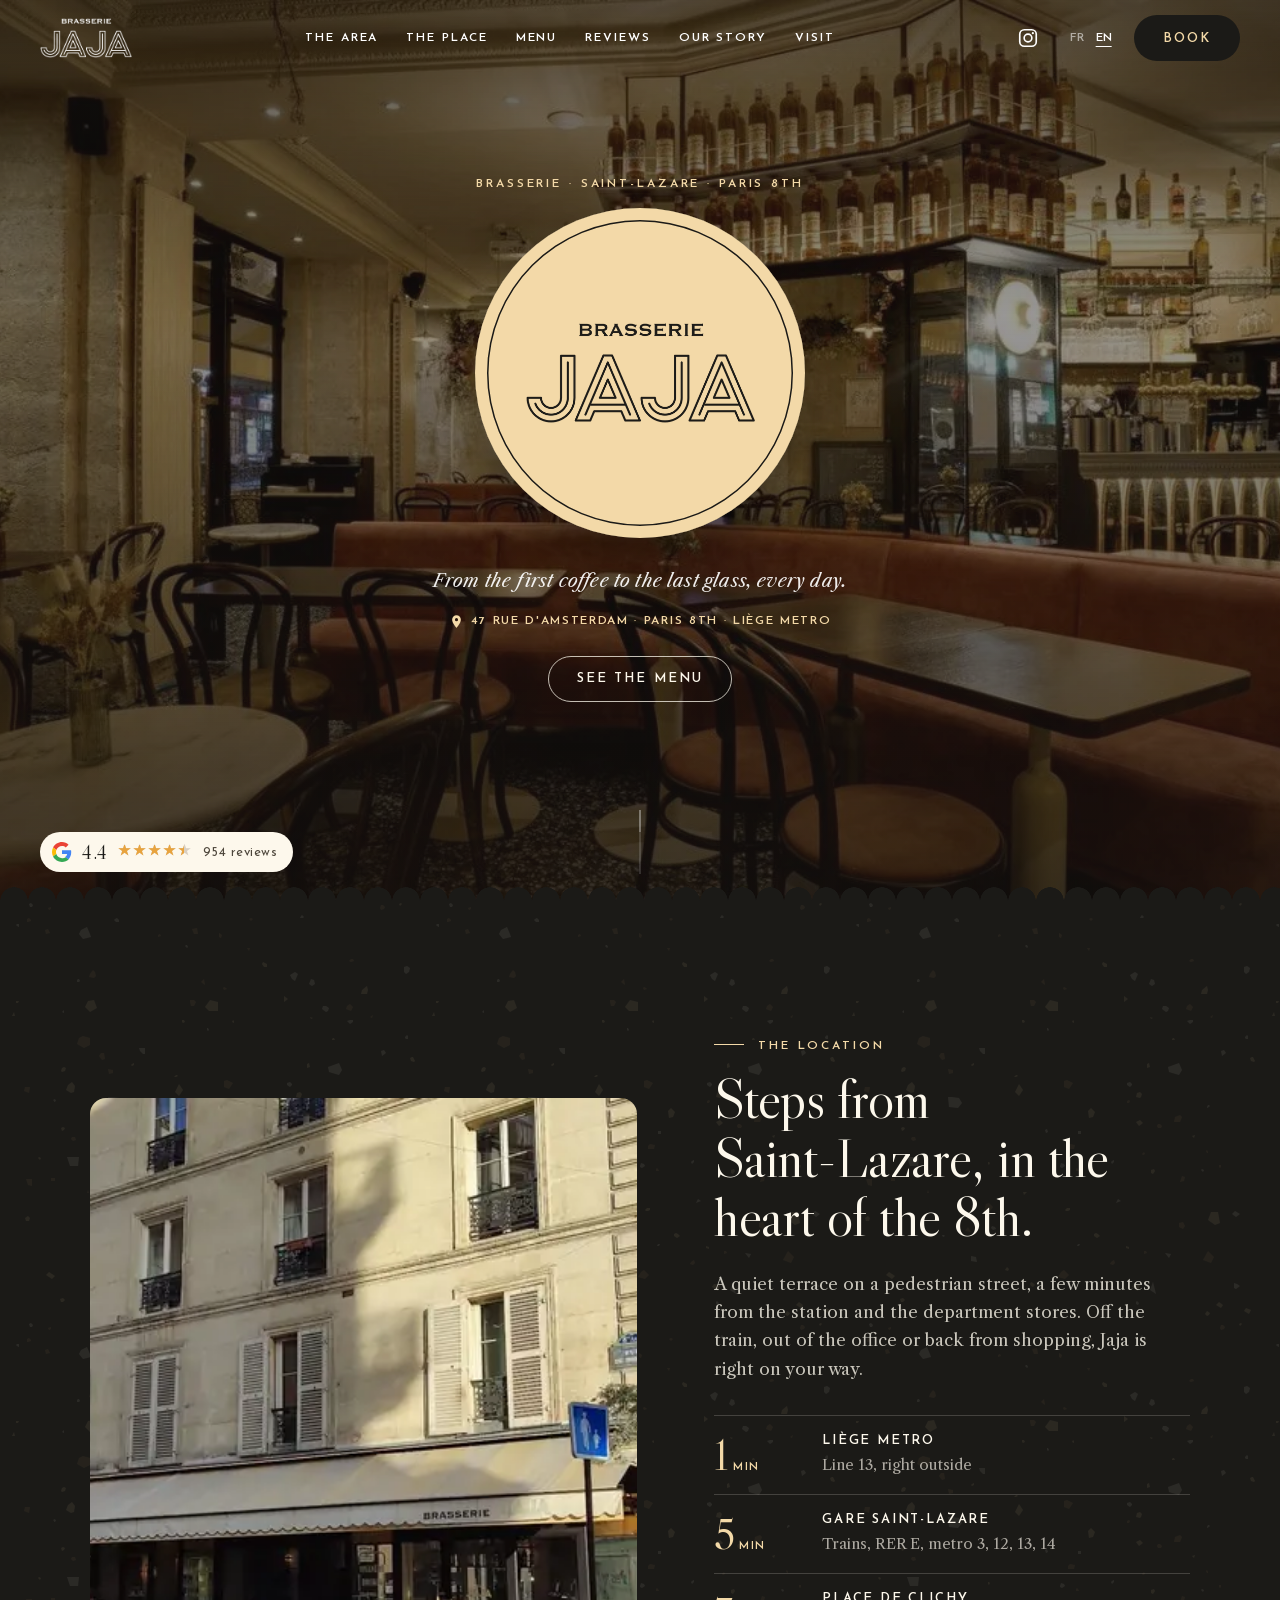
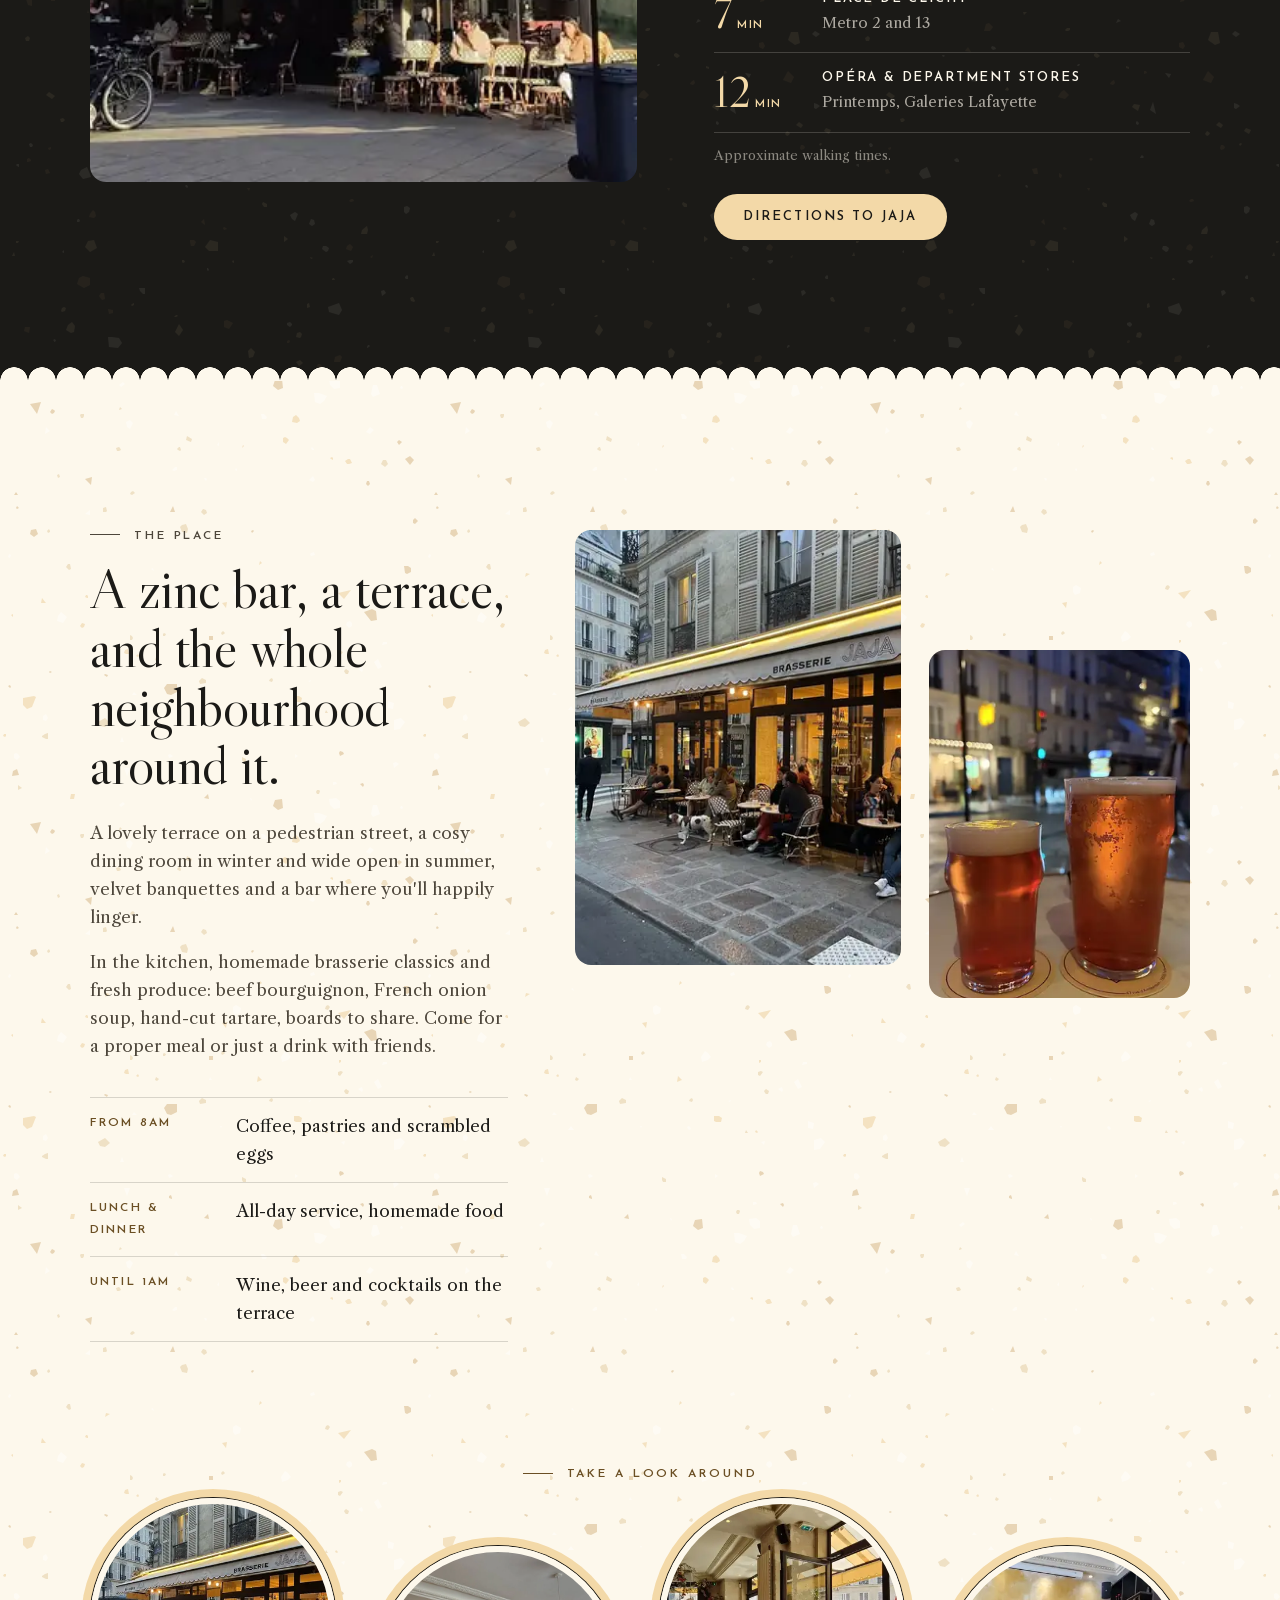
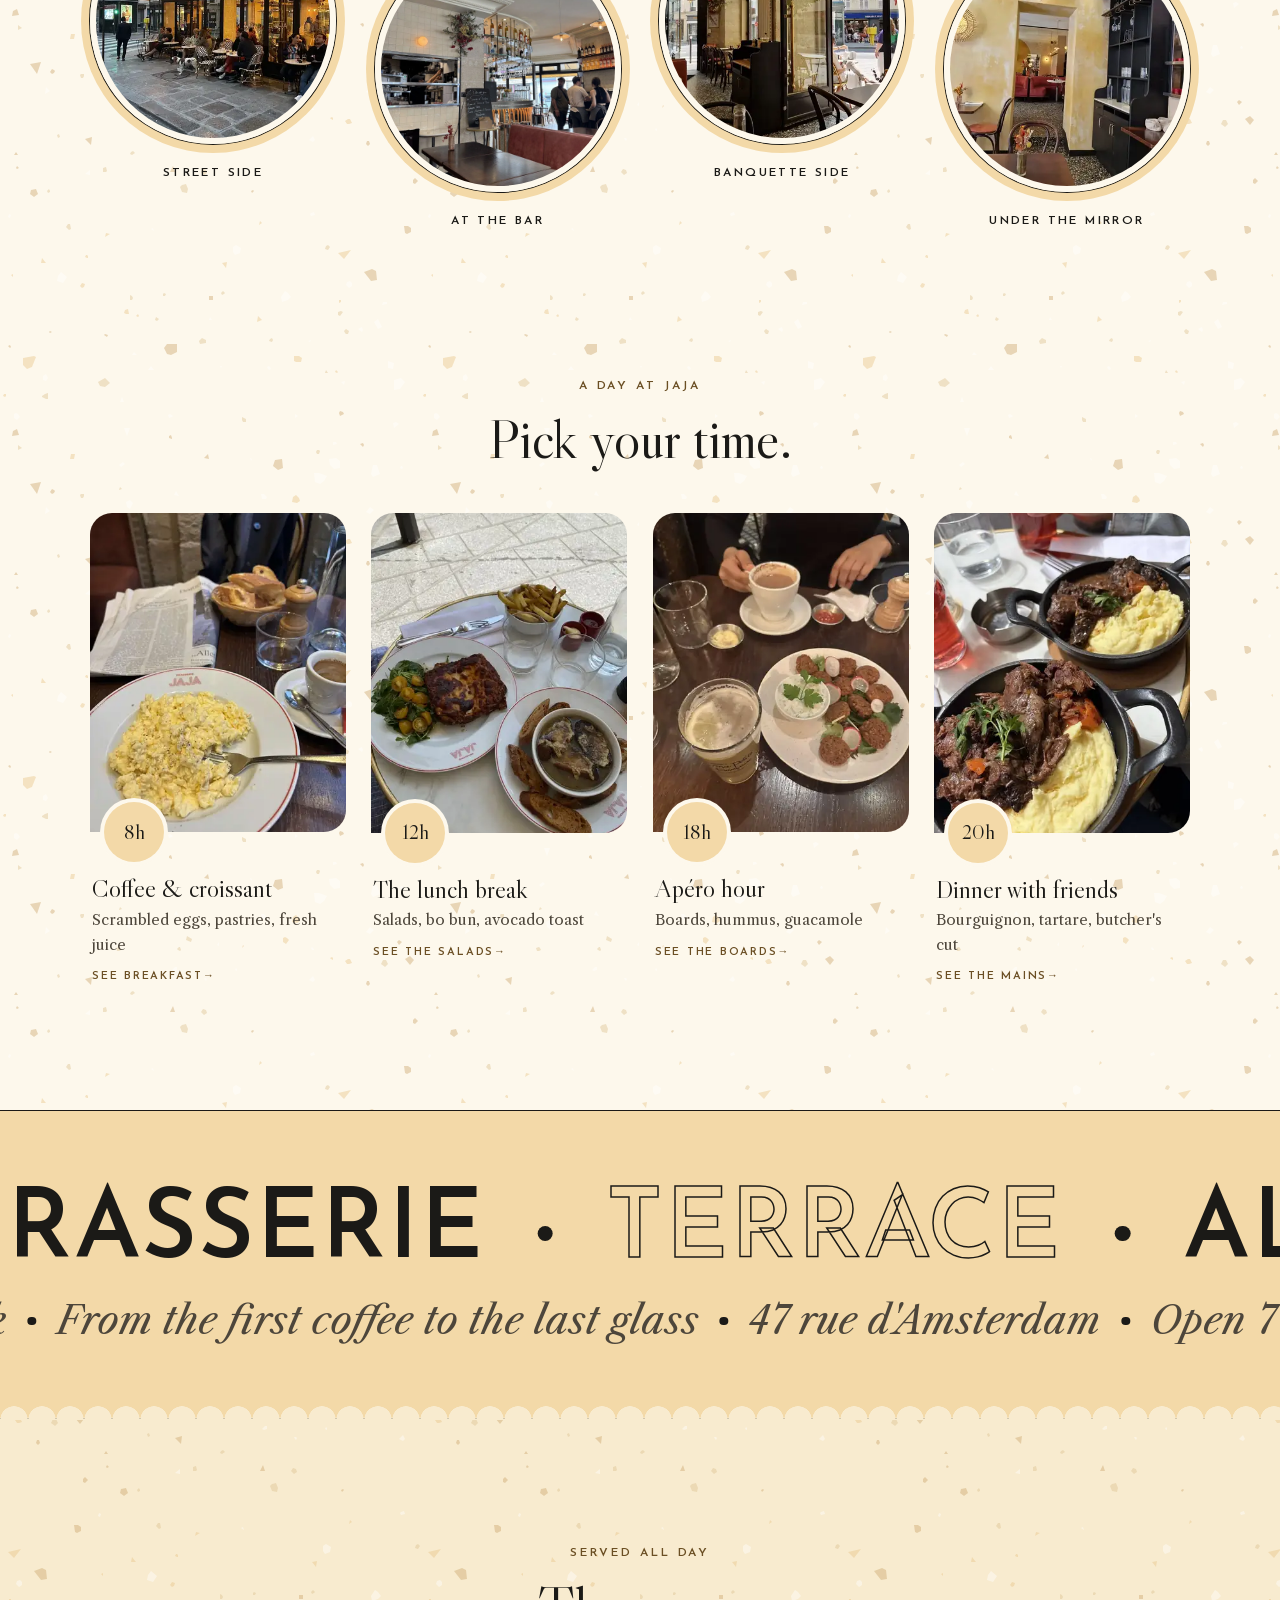
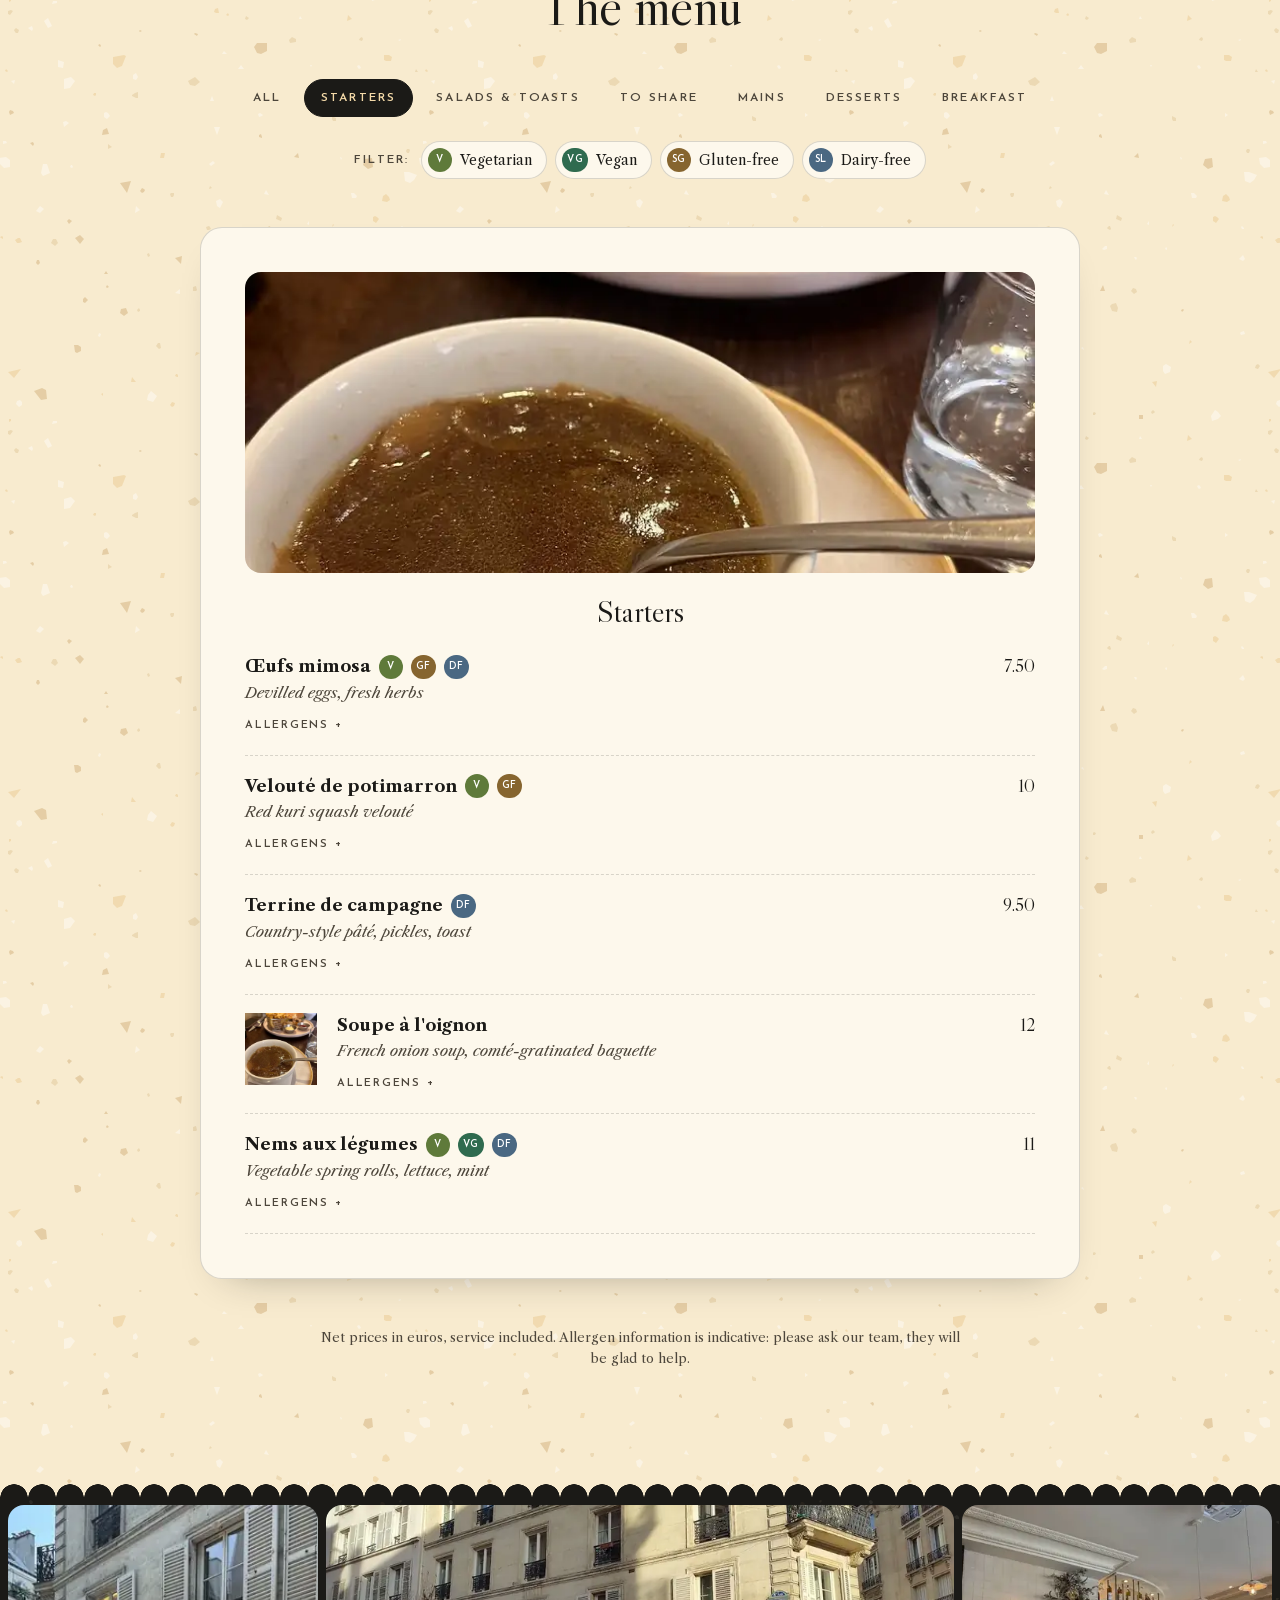
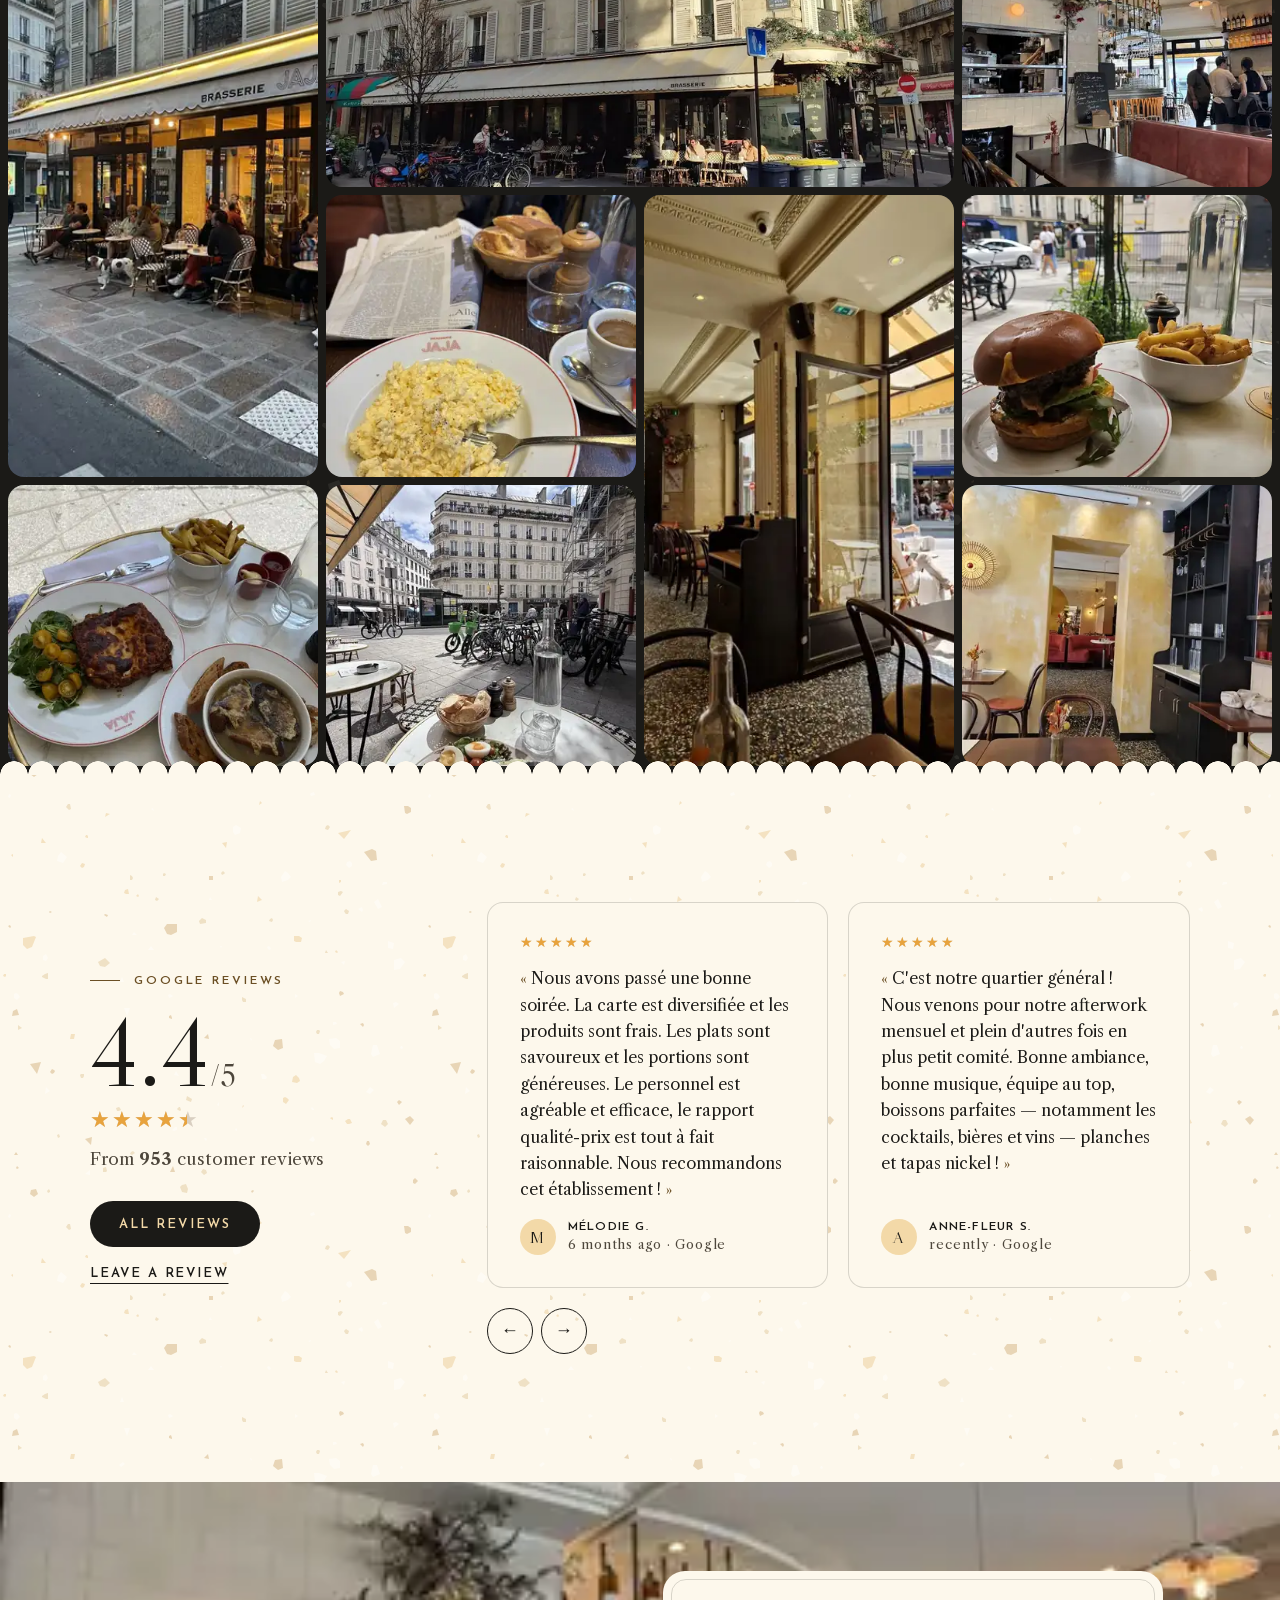
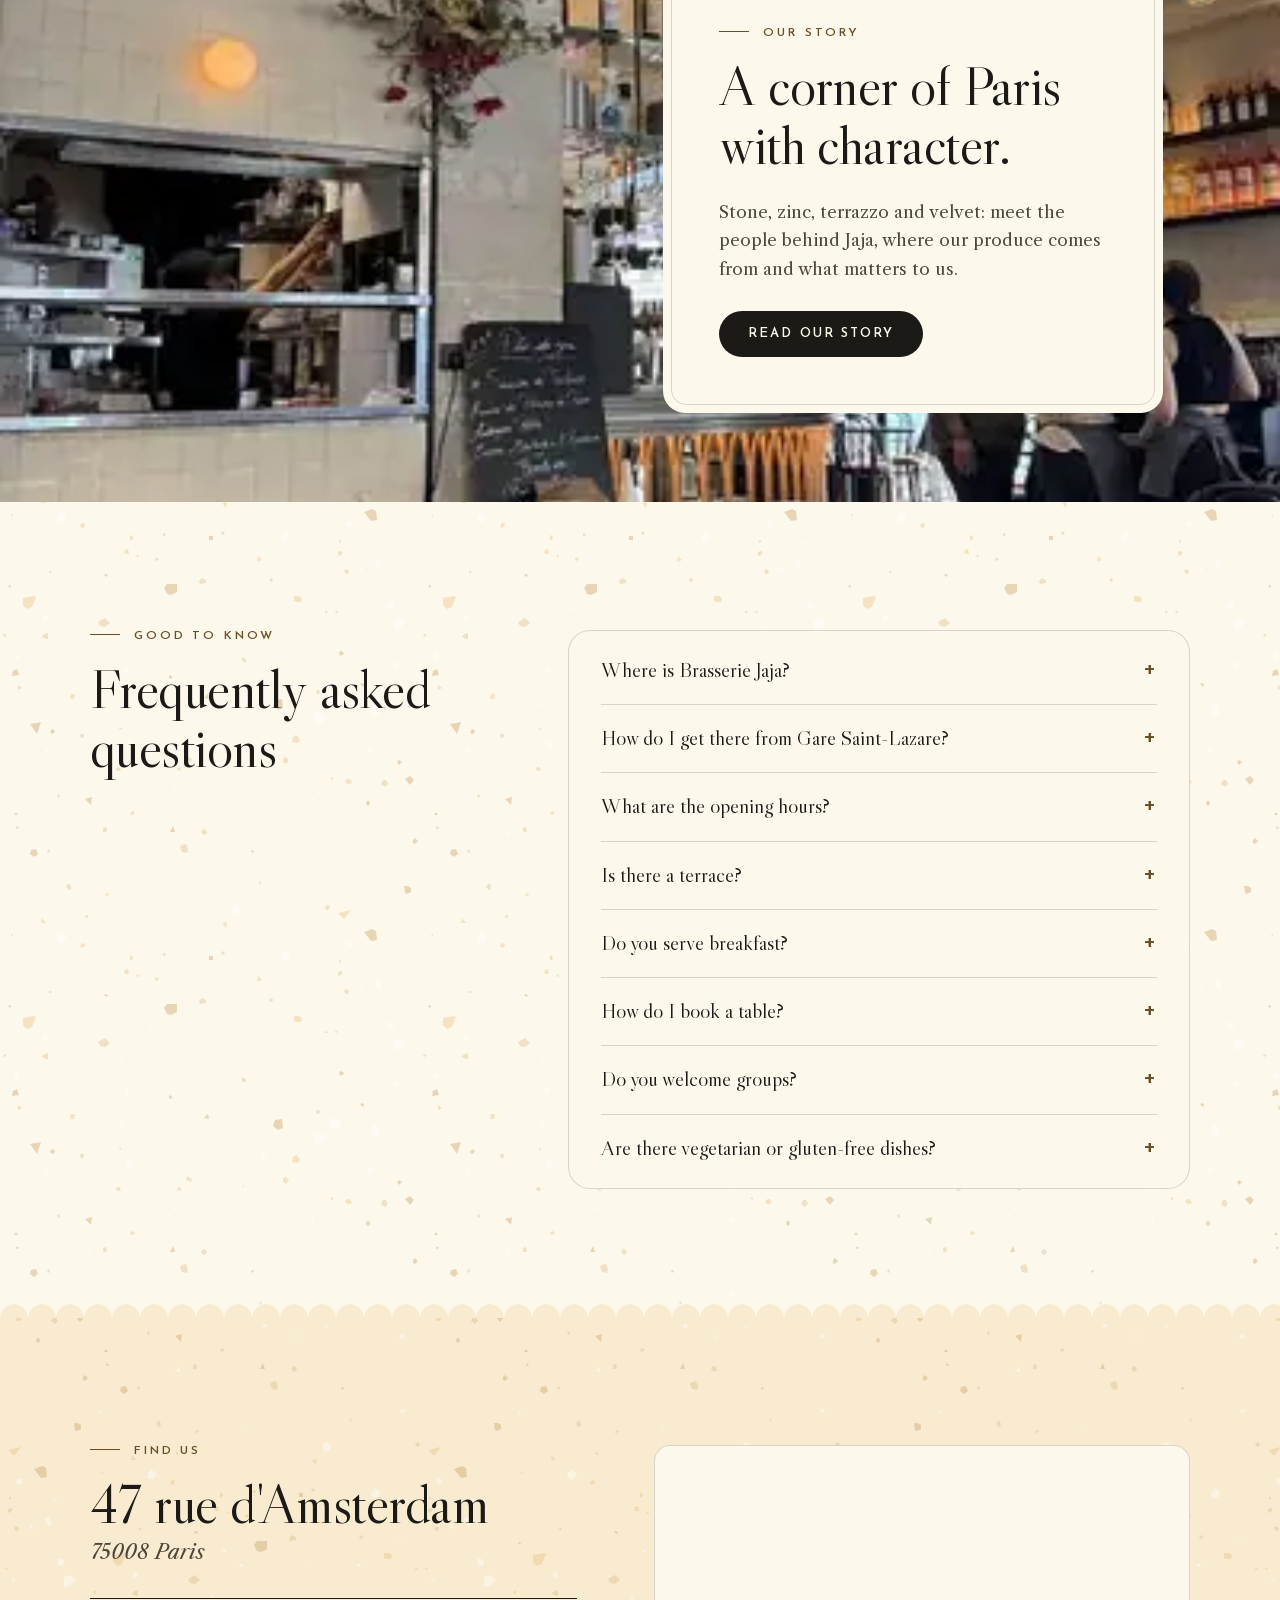
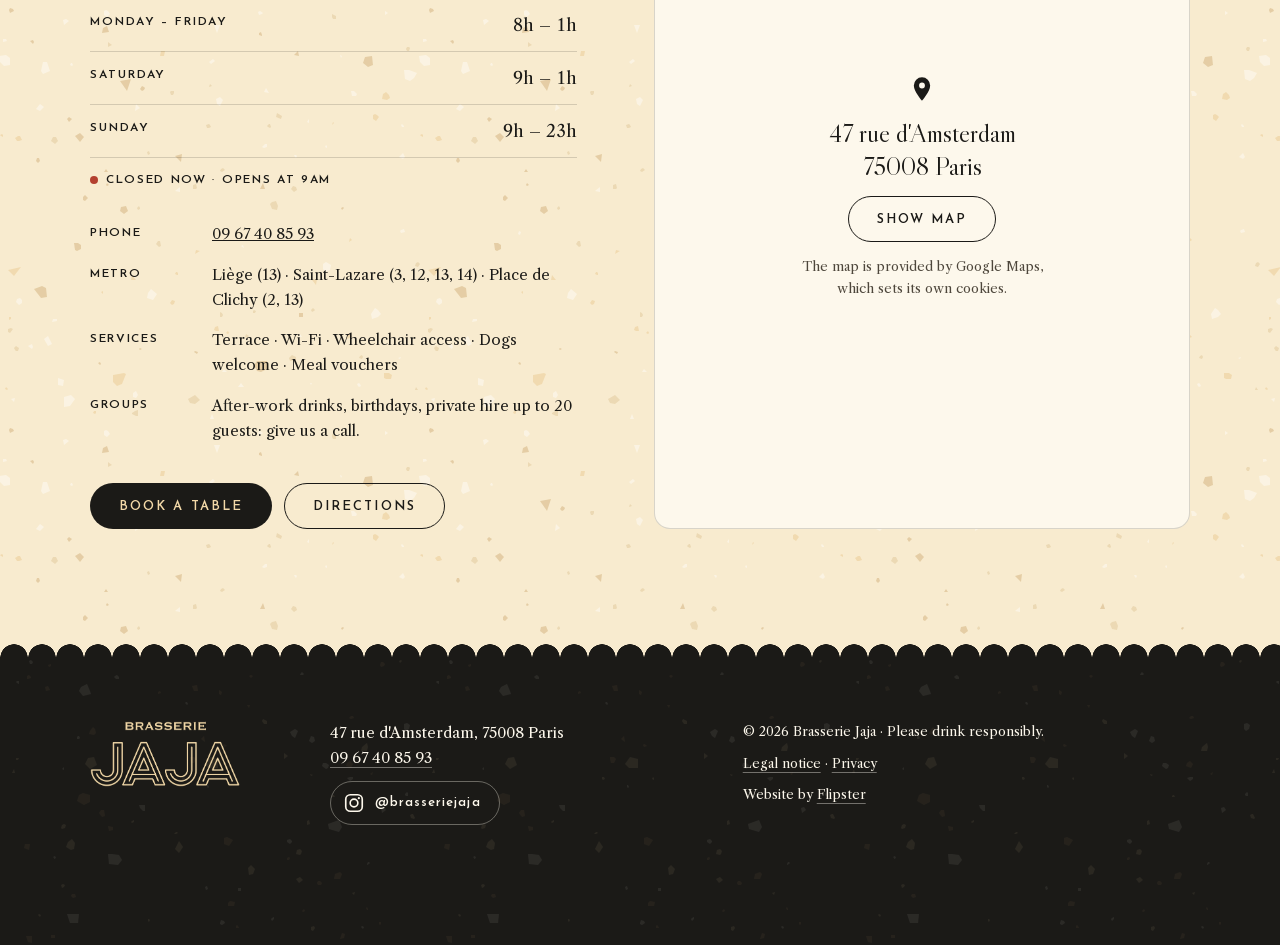
==== commit 65ab1ba6: "Nouveau fond : terrazzo de la salle et festons du store, formes plus arrondies Mêmes couleurs, polic" ====
--- a/index.html
+++ b/index.html
@@ -38,7 +38,7 @@
         window.addEventListener("load",function(){top();setTimeout(top,0);});
       }})();
   </script>
-  <link rel="stylesheet" href="assets/css/style.css?v=32">
+  <link rel="stylesheet" href="assets/css/style.css?v=34">
   <script type="application/ld+json">
 [
  {
@@ -518,10 +518,10 @@
   <div class="lightbox__media" id="lightboxMedia"></div>
 </div>
 
-<script src="assets/js/config.js?v=32"></script>
-<script src="assets/js/carte.js?v=32"></script>
-<script src="assets/js/i18n.js?v=32"></script>
-<script src="assets/js/motion.js?v=32"></script>
-<script src="assets/js/main.js?v=32"></script>
+<script src="assets/js/config.js?v=34"></script>
+<script src="assets/js/carte.js?v=34"></script>
+<script src="assets/js/i18n.js?v=34"></script>
+<script src="assets/js/motion.js?v=34"></script>
+<script src="assets/js/main.js?v=34"></script>
 </body>
 </html>
--- a/assets/css/style.css
+++ b/assets/css/style.css
@@ -704,3 +704,58 @@
 .faq__item p { margin: -6px 0 20px; color: var(--ink-soft); max-width: 60ch; }
 @media (max-width: 900px) { .faq__grid { grid-template-columns: 1fr; } .faq .section-head { margin-bottom: 8px; } }
 @media (max-width: 700px) { .faq { padding: 56px 0; } .faq__item summary { font-size: 18px; padding: 16px 0; } }
+
+/* =====================================================================
+   NOUVEAU FOND : le terrazzo de la salle, et le festonné du store de la terrasse.
+   Mêmes couleurs, mêmes polices, même contenu.
+   ===================================================================== */
+:root { --feston: 14px; --arrondi: 16px; }
+body { background-color: var(--paper); background-image: url("../img/terrazzo-clair.svg"); background-size: 420px; }
+
+/* Grandes sections : terrazzo sable sur fond clair, terrazzo discret sur fond noir */
+.carte, .infos, .equipe { background-color: var(--stone); background-image: url("../img/terrazzo-clair.svg"); background-size: 420px; background-position: 90px 40px; }
+.quartier, .valeurs, .footer, .galerie { background-color: var(--ink); background-image: url("../img/terrazzo-sombre.svg"); background-size: 420px; }
+.galerie { padding: 8px; }
+.galerie__grid { background: none; gap: 8px; }
+
+/* Festons, comme le bord d'un store de brasserie, entre les sections */
+.quartier, .maison, .carte, .infos, .equipe, .valeurs, .footer, .galerie, .avis { position: relative; }
+.quartier::before, .maison::before, .avis::before, .carte::before, .infos::before, .equipe::before, .valeurs::before, .footer::before, .galerie::before {
+  content: ""; position: absolute; left: 0; right: 0; top: calc(var(--feston) * -1 + 1px); height: var(--feston); z-index: 2; pointer-events: none;
+  background: radial-gradient(circle at 50% 100%, var(--feston-c) 0 calc(var(--feston) - .5px), transparent var(--feston)) 0 0 / calc(var(--feston) * 2) var(--feston) repeat-x;
+}
+.quartier, .valeurs, .footer, .galerie { --feston-c: var(--ink); }
+.carte, .infos, .equipe { --feston-c: var(--stone); }
+.maison, .avis { --feston-c: var(--paper); }
+
+/* Formes : tout s'arrondit un peu, sans changer de style */
+.btn { border-radius: 999px; padding: 0 28px; }
+.quick__item { border-radius: 14px; background: var(--paper); }
+.quick__item--main { background: var(--sand); }
+.maison__photo, .quartier__photo, .sig, .g, .membre__photo, .tl figure, .infos__map, .review, .teaser__box, .carte__cover { border-radius: var(--arrondi); overflow: hidden; }
+.sig { border-radius: 0; }
+.sig img { border-radius: var(--arrondi); }
+.review { background: var(--paper); }
+.teaser__box { border-radius: 22px; }
+.teaser__box::before { content: ""; position: absolute; inset: 8px; border: 1px solid var(--line); border-radius: 15px; pointer-events: none; }
+.chip { background: var(--paper); }
+.gbadge { border-radius: 999px; }
+
+/* La carte devient une feuille posée sur le terrazzo */
+.carte__board { background: var(--paper); border: 1px solid var(--line); border-radius: 22px; padding: clamp(18px, 4vw, 44px); box-shadow: 0 18px 40px -28px rgba(27, 26, 23, .45); }
+.carte__tabs { border-bottom: 0; gap: 6px; }
+.carte__tabs button { border: 1px solid transparent; border-radius: 999px; margin: 0; padding: 12px 16px; }
+.carte__tabs button[aria-selected="true"] { background: var(--ink); color: var(--sand); border-color: var(--ink); }
+.faq__list { background: var(--paper); border: 1px solid var(--line); border-radius: 22px; padding: 6px clamp(18px, 3vw, 32px); }
+.faq__item:last-child { border-bottom: 0; }
+
+@media (max-width: 700px) {
+  :root { --feston: 10px; --arrondi: 14px; }
+  .carte__tabs { flex-wrap: nowrap; justify-content: flex-start; overflow-x: auto; scrollbar-width: none; padding: 8px 0; margin-inline: calc(var(--gutter) * -1); padding-inline: var(--gutter); }
+  .carte__tabs::-webkit-scrollbar { display: none; }
+  .carte__tabs button { flex: none; }
+  .carte__board { padding: 14px 16px 18px; }
+  .carte__cover { margin-left: 0; margin-right: 0; aspect-ratio: 16/9; }
+  .galerie { padding: 6px; }
+  .galerie__grid { gap: 6px; }
+}
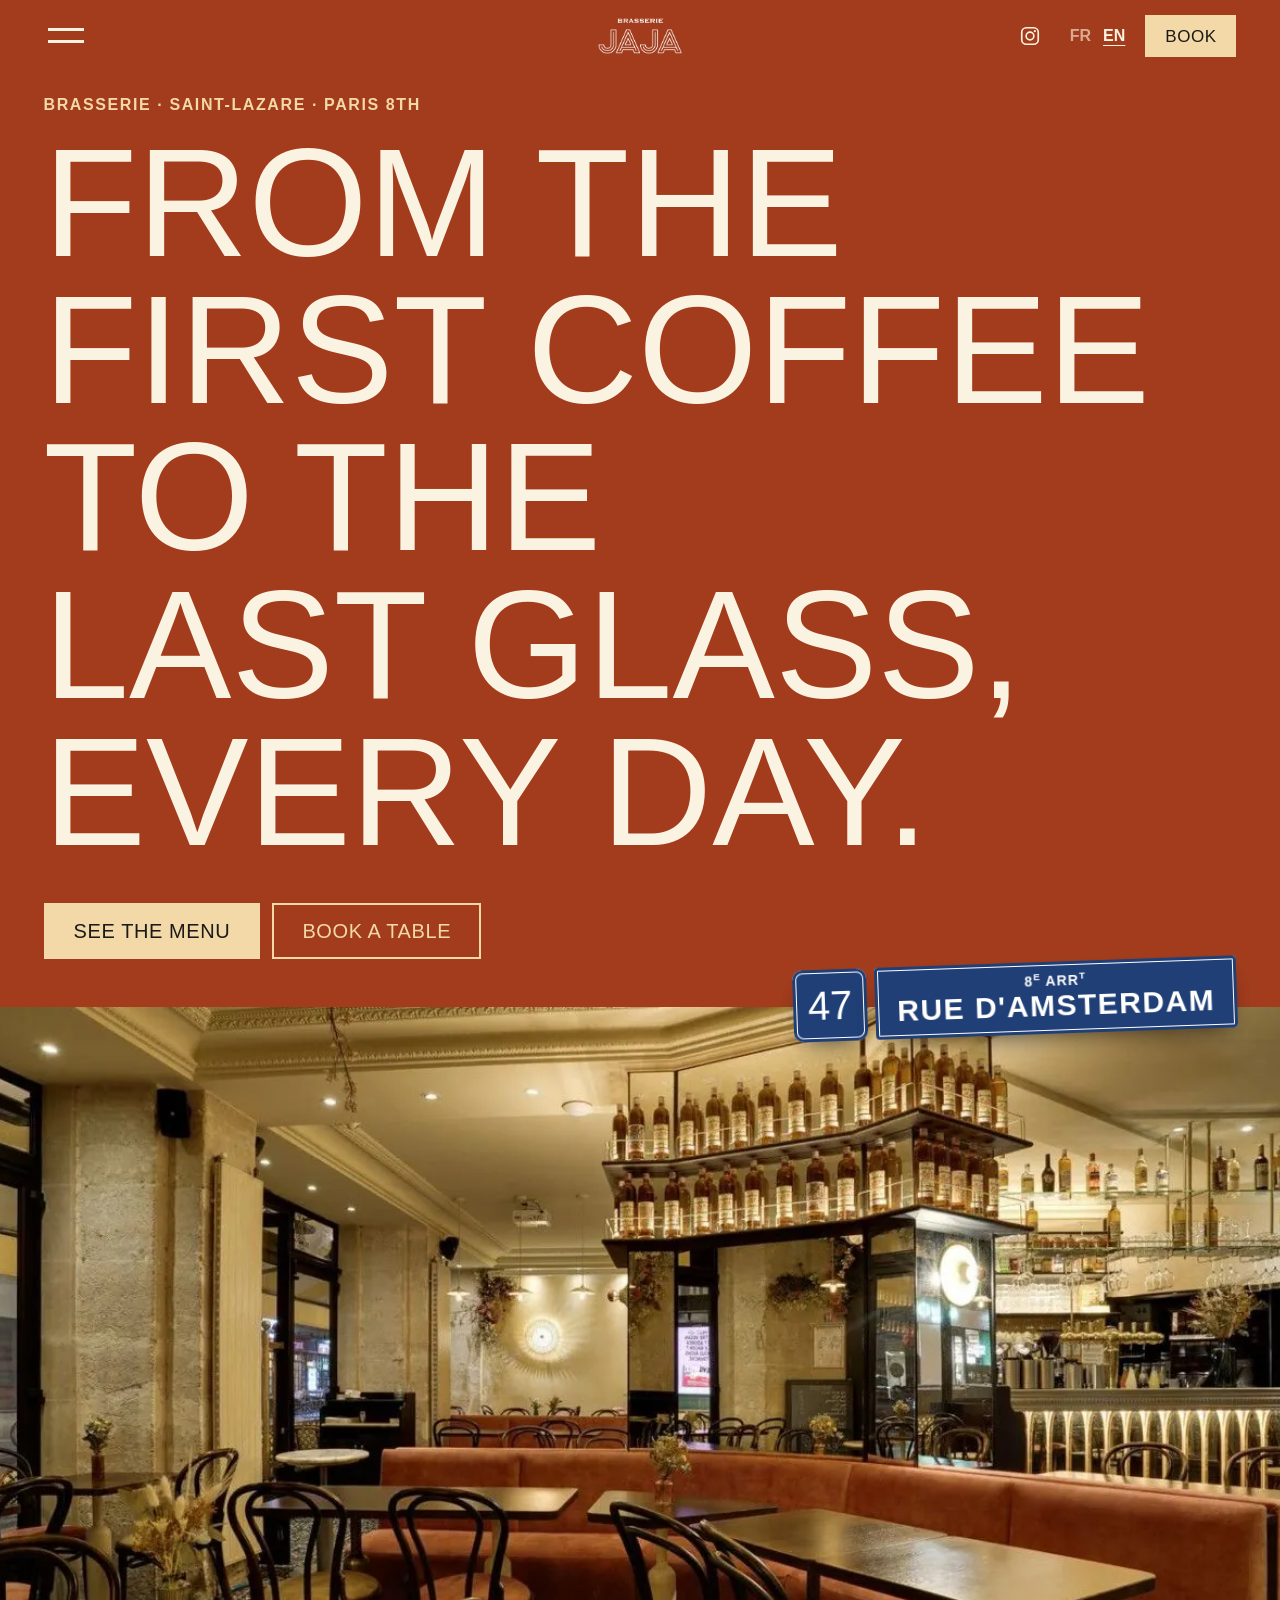
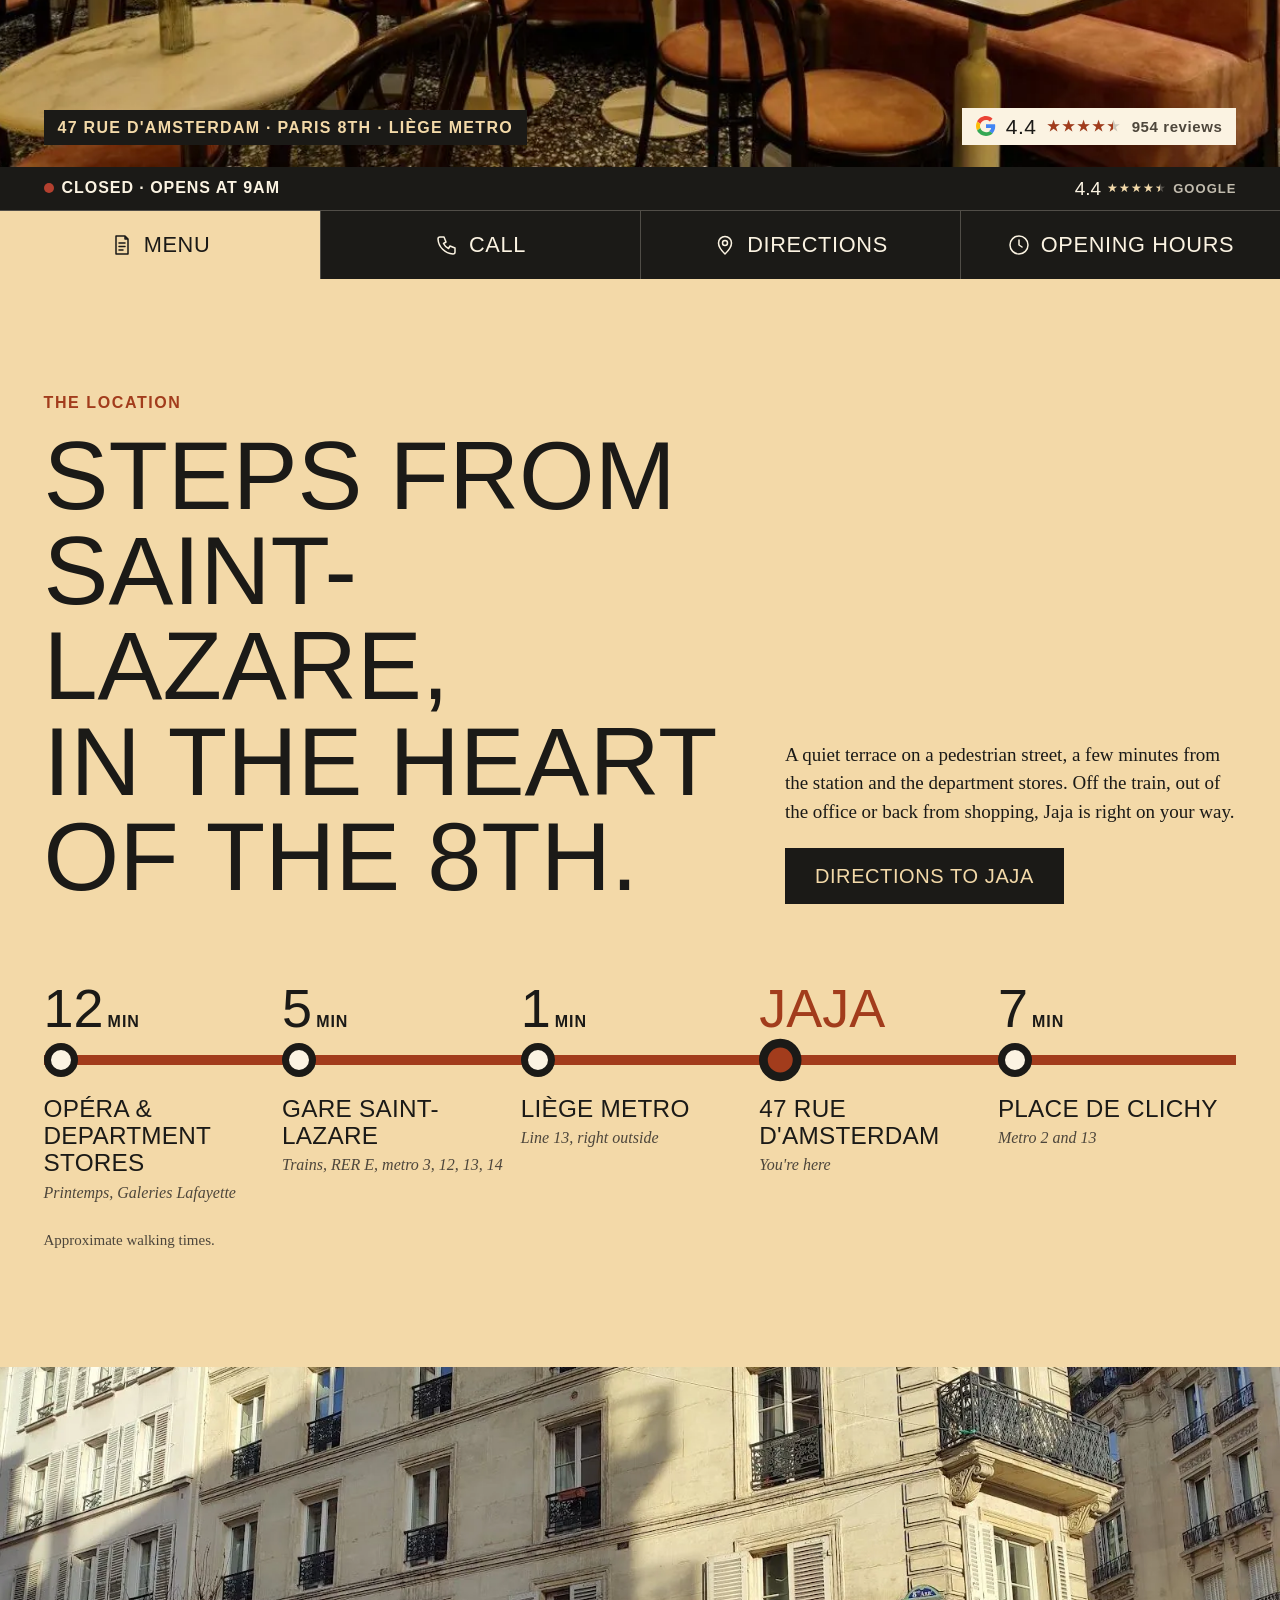
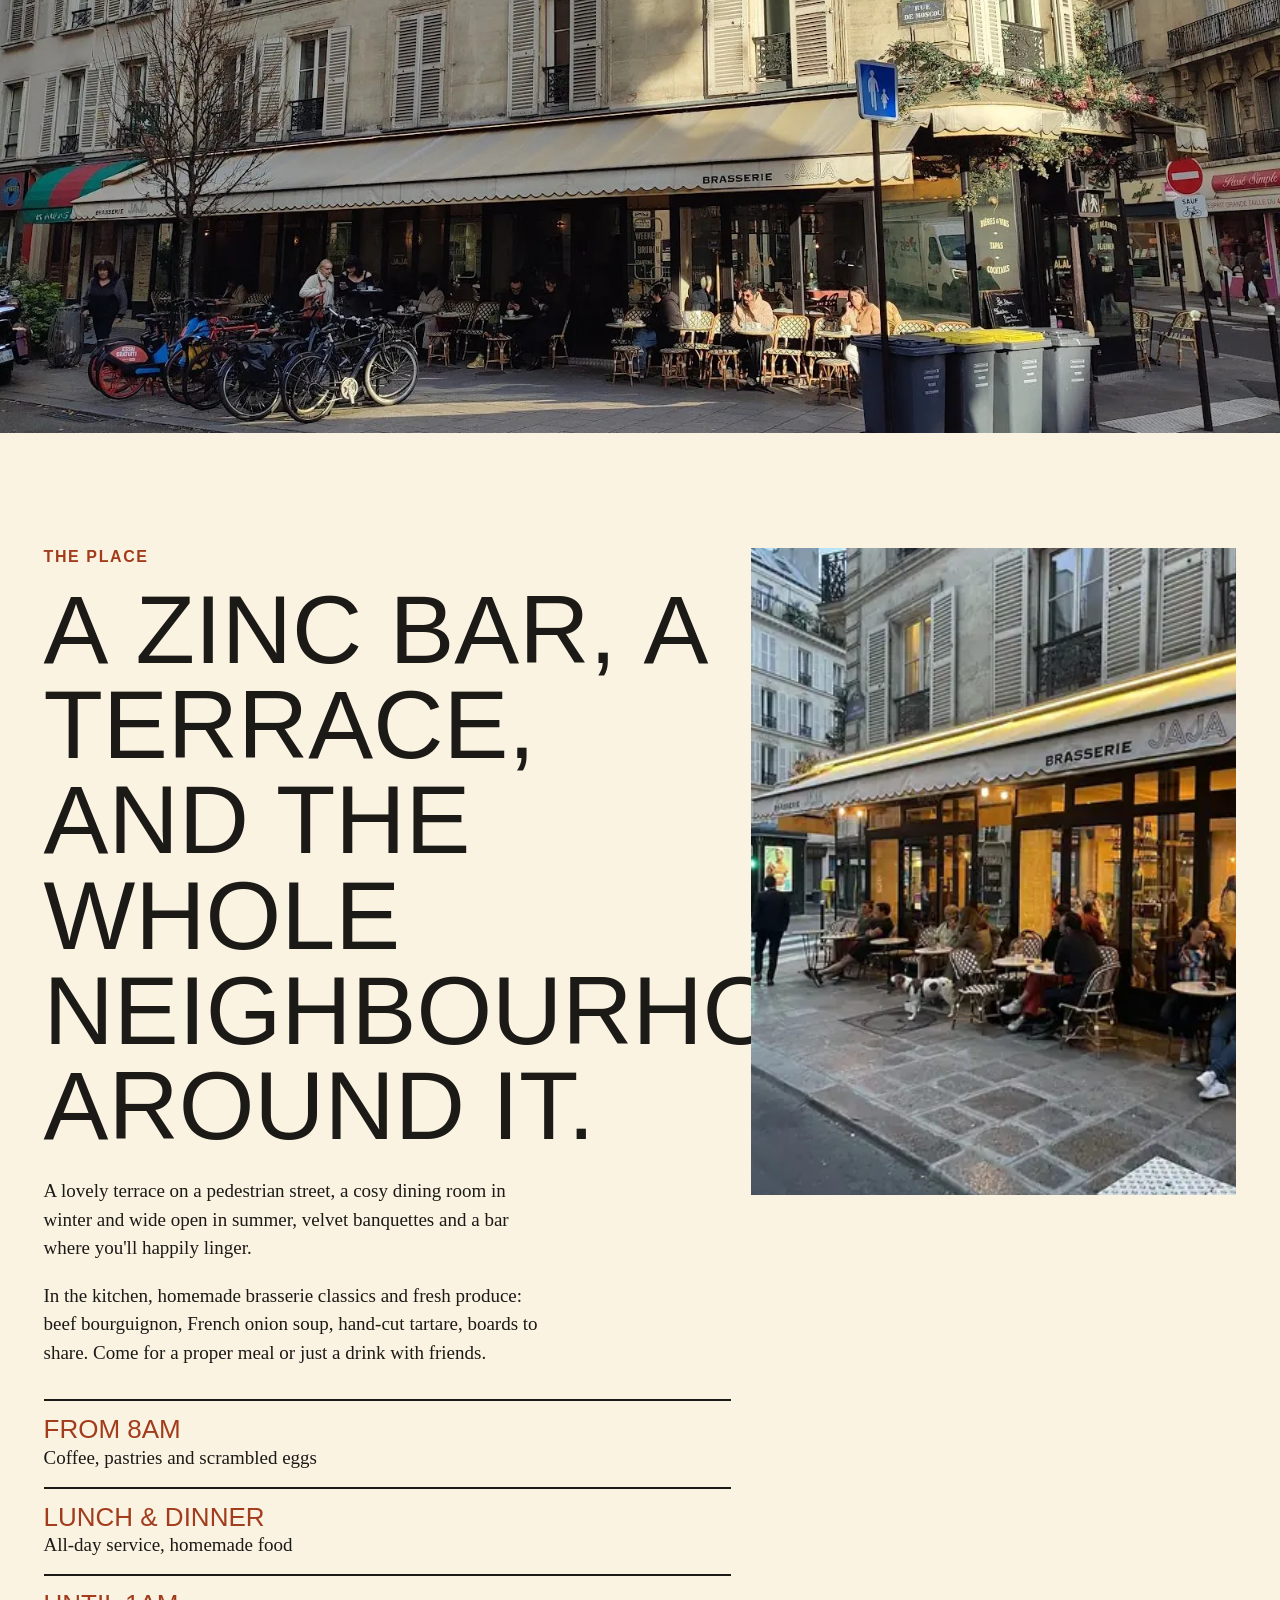
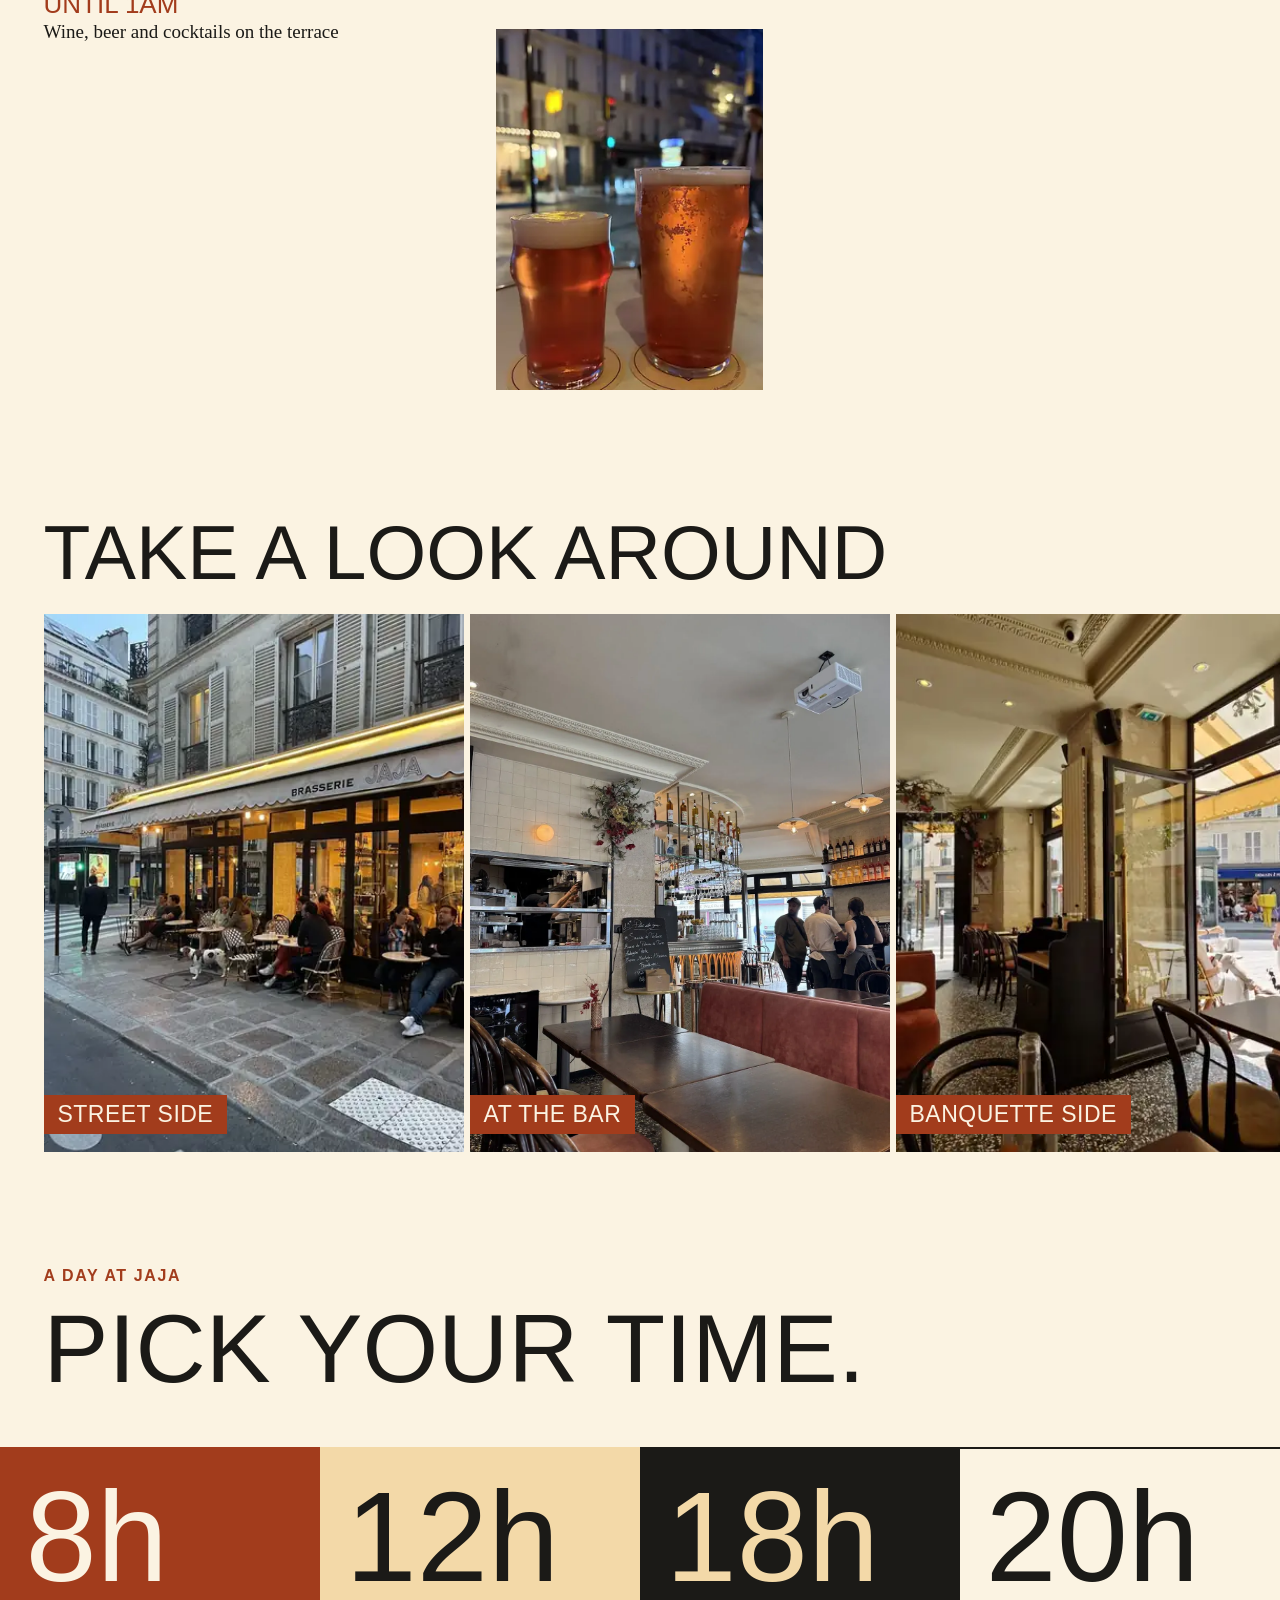
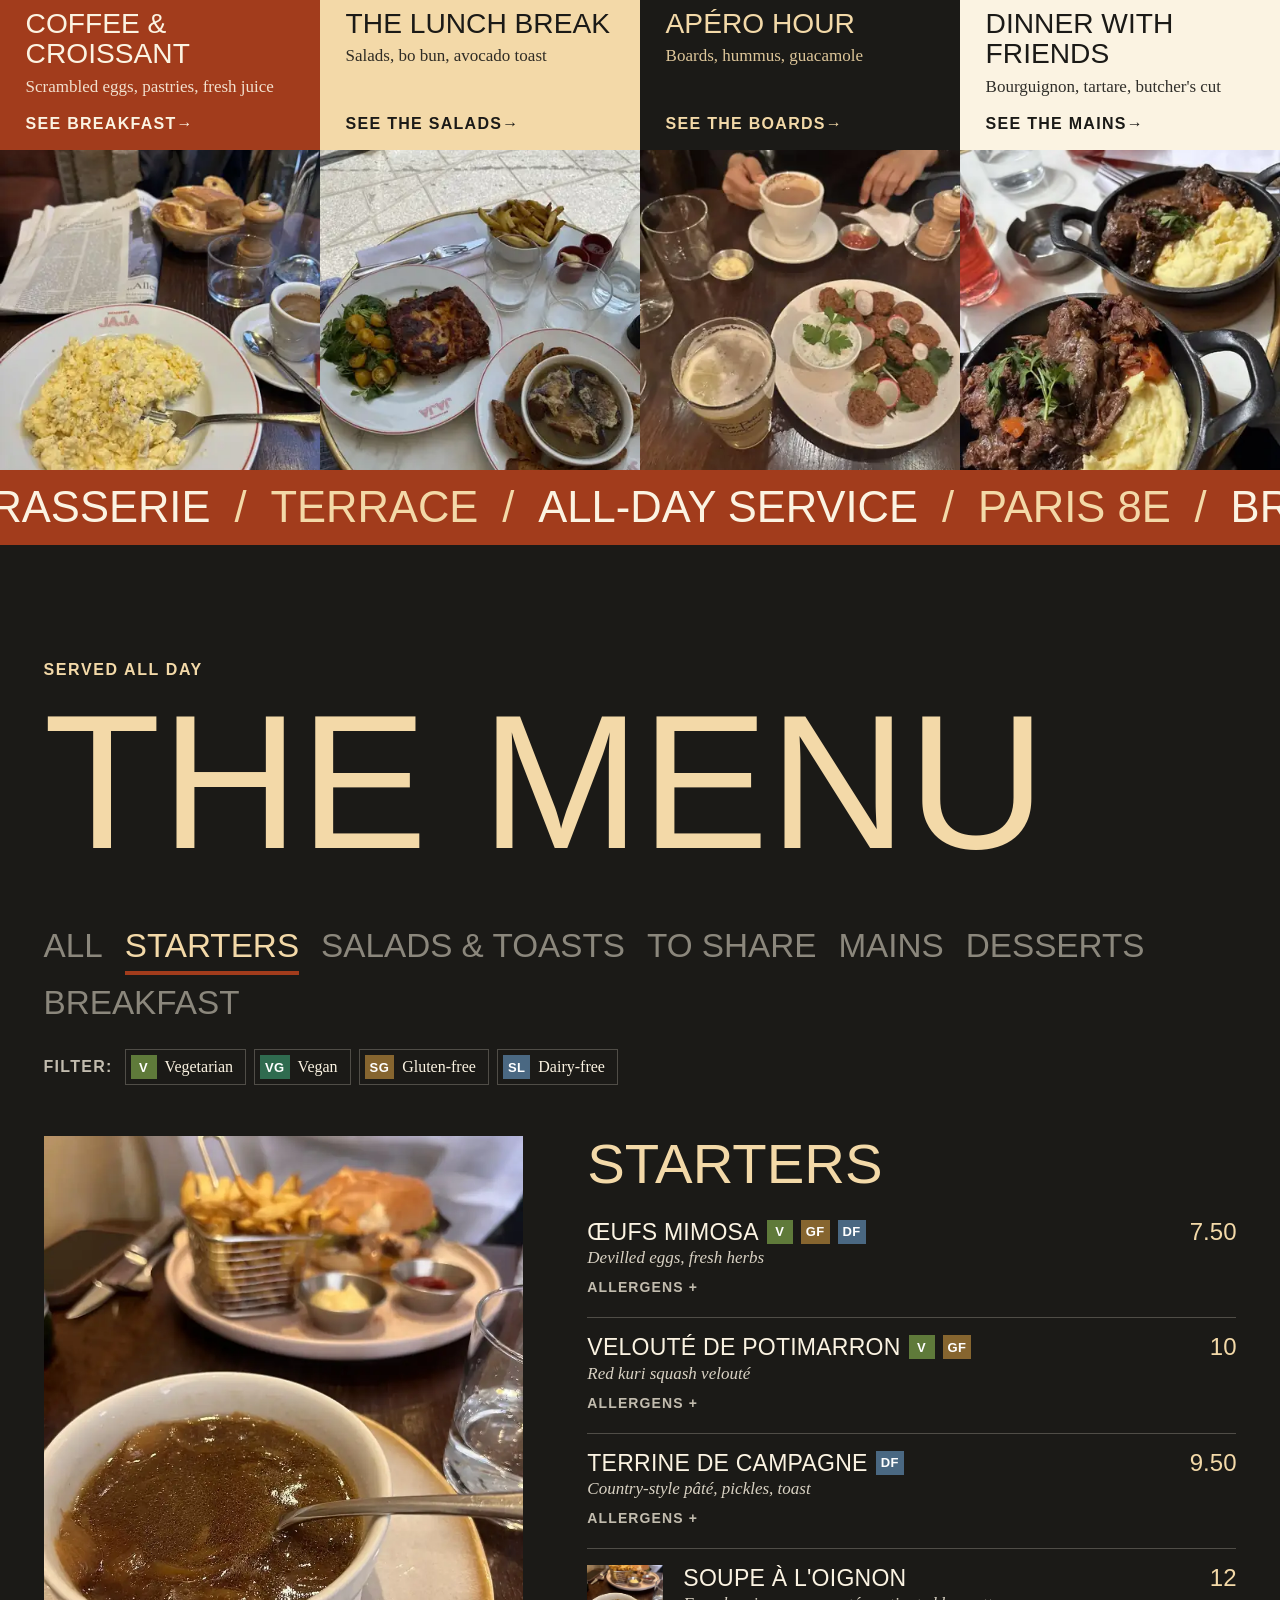
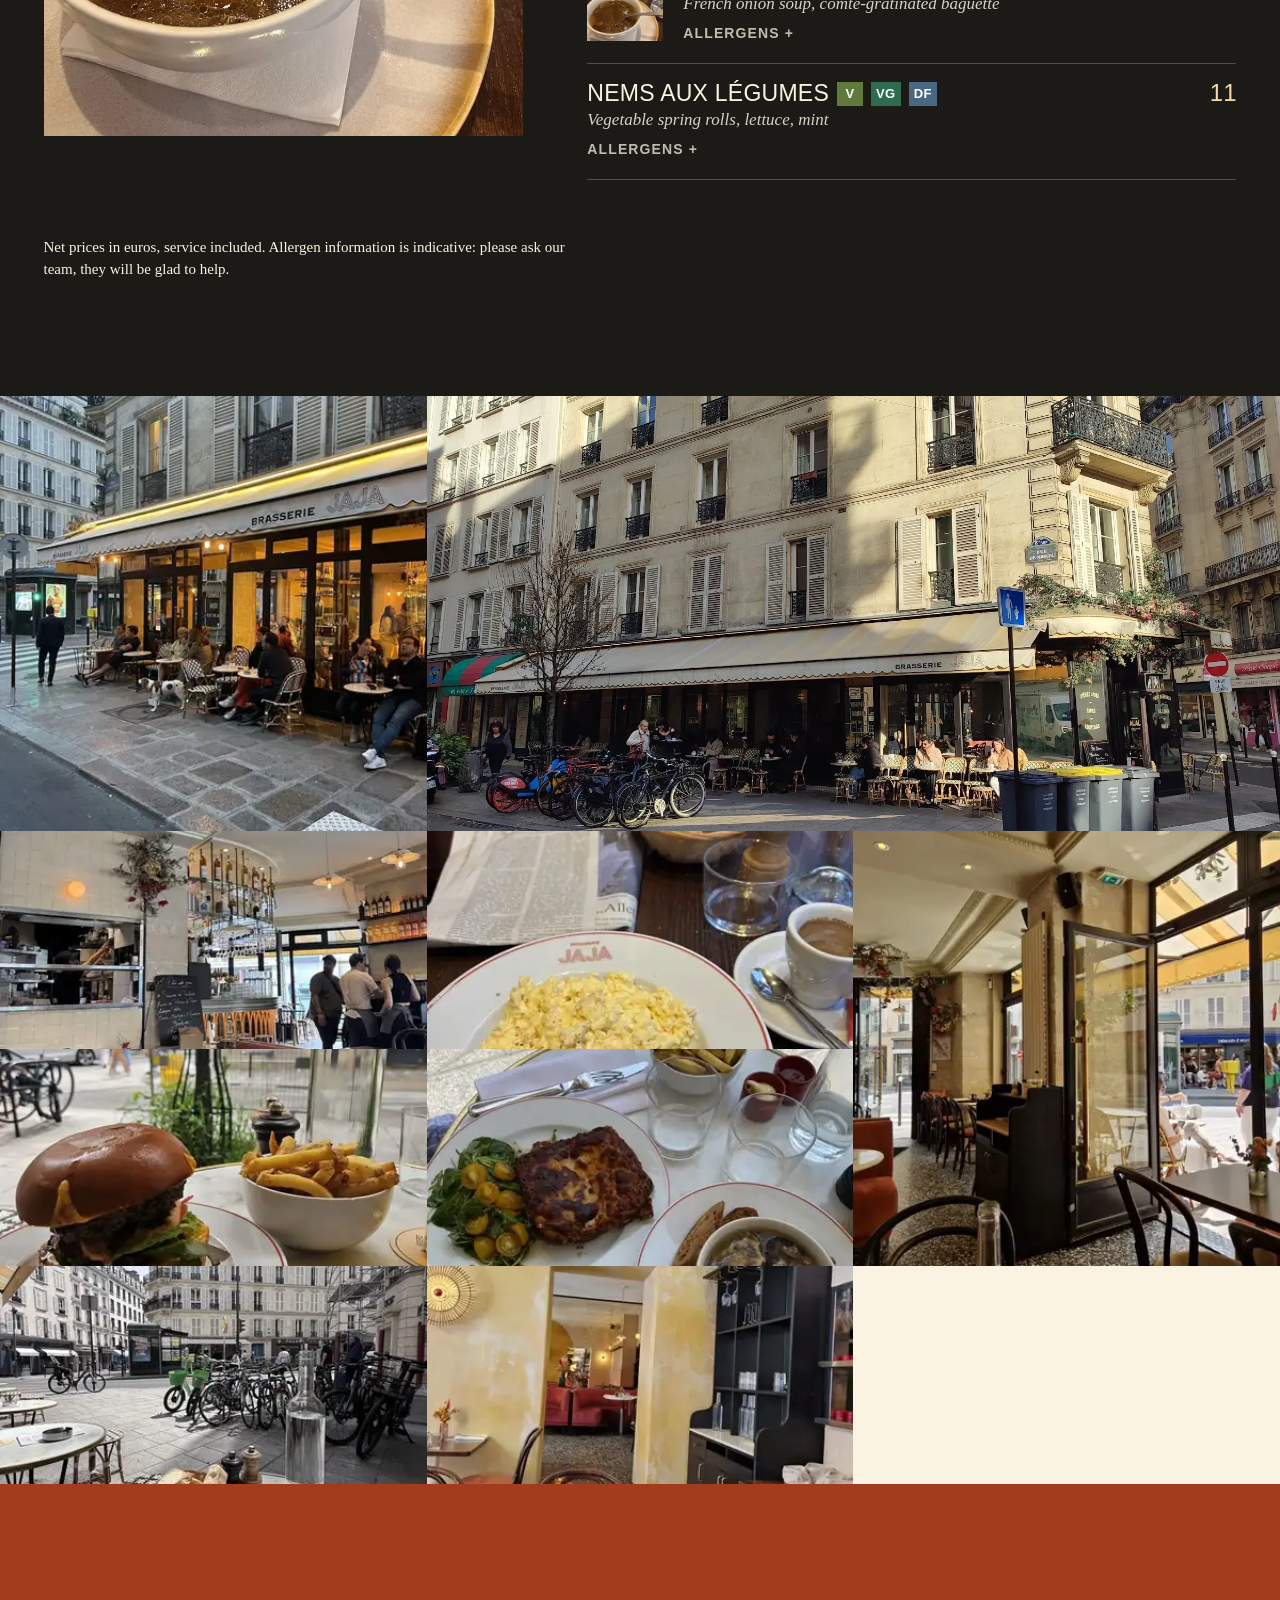
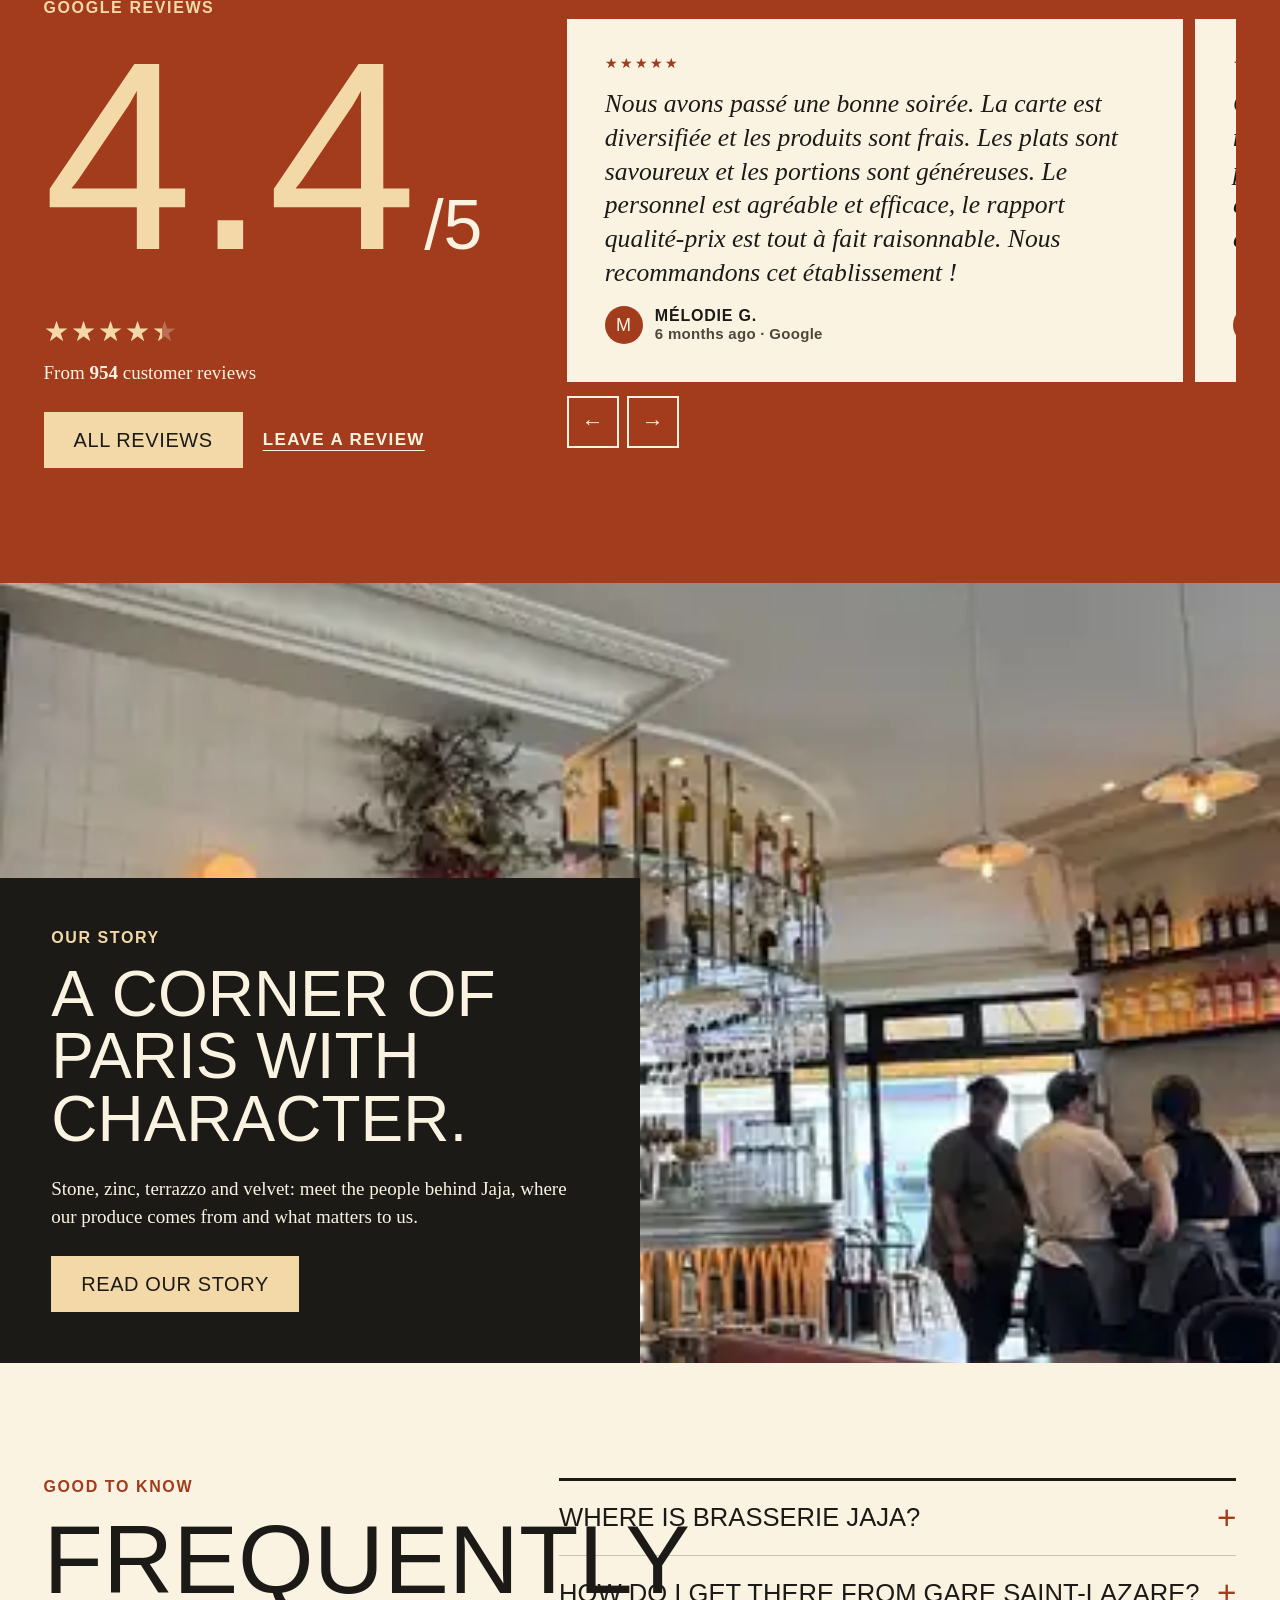
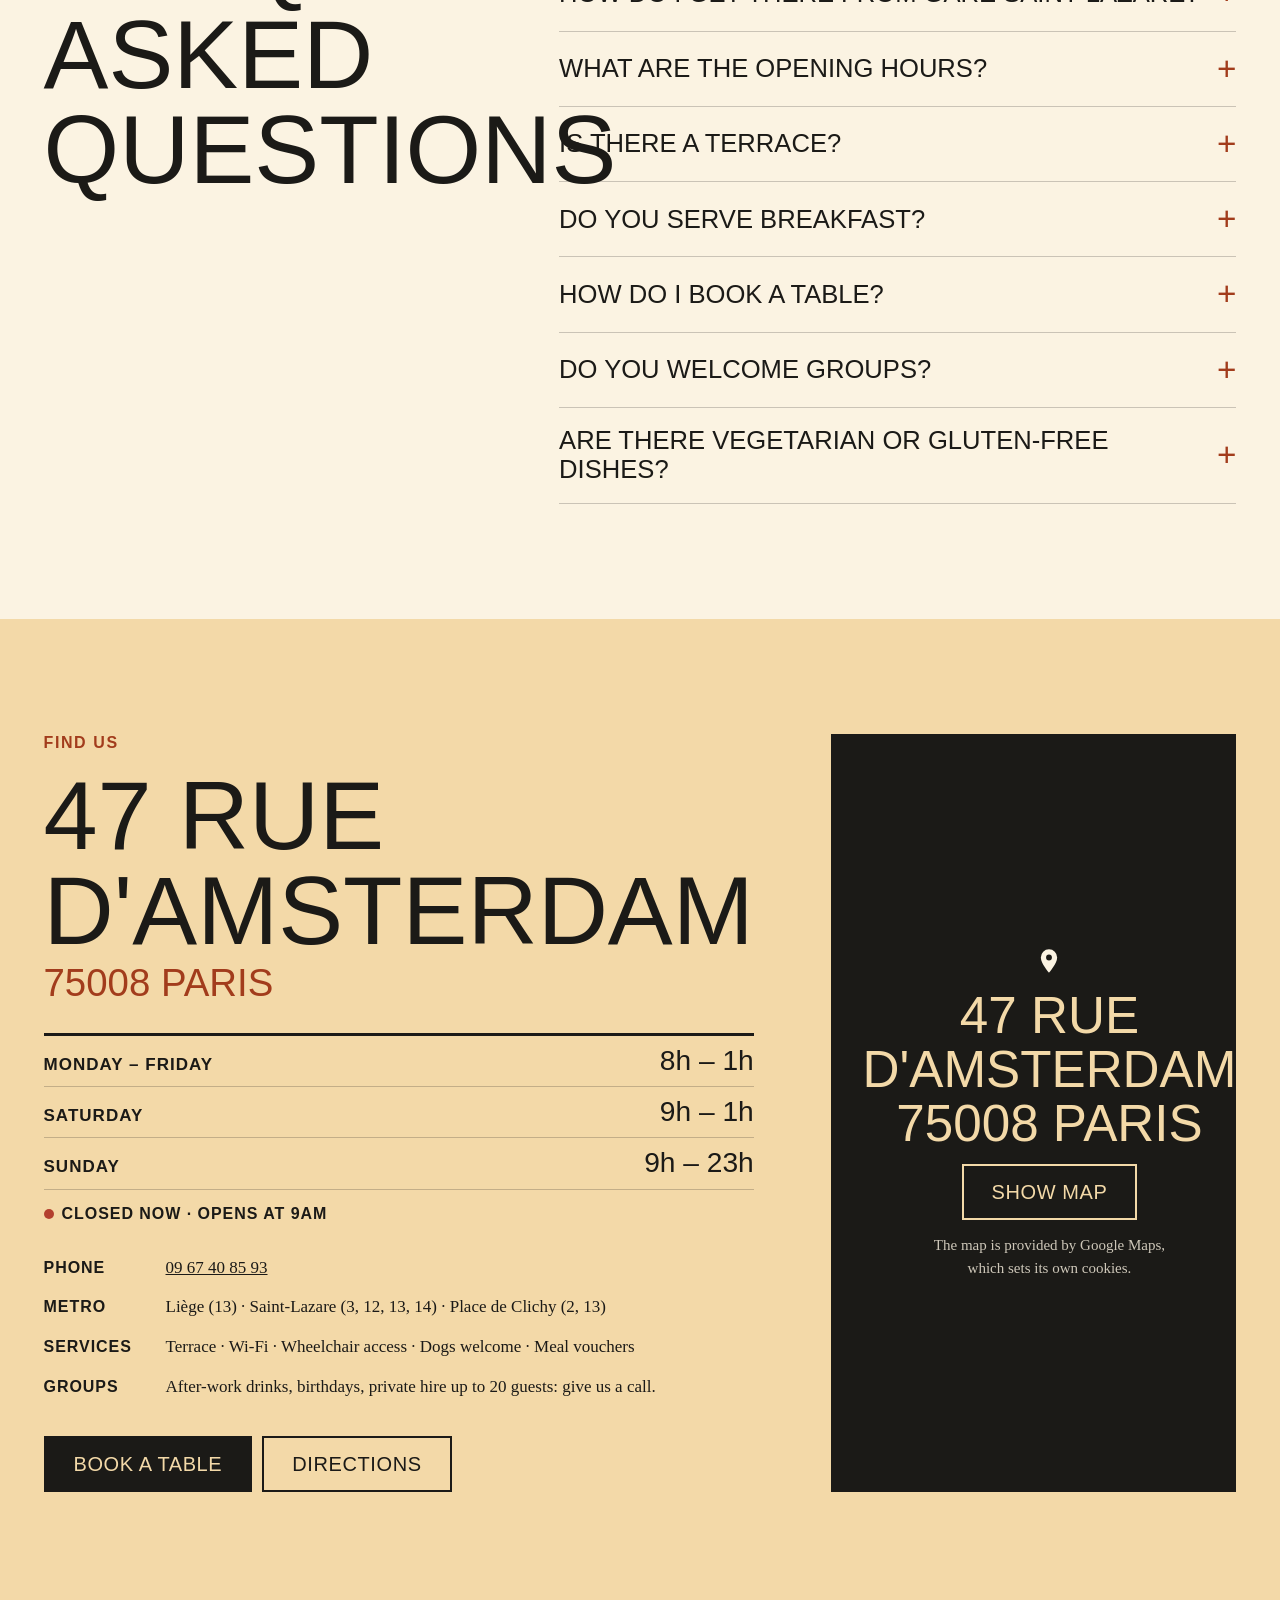
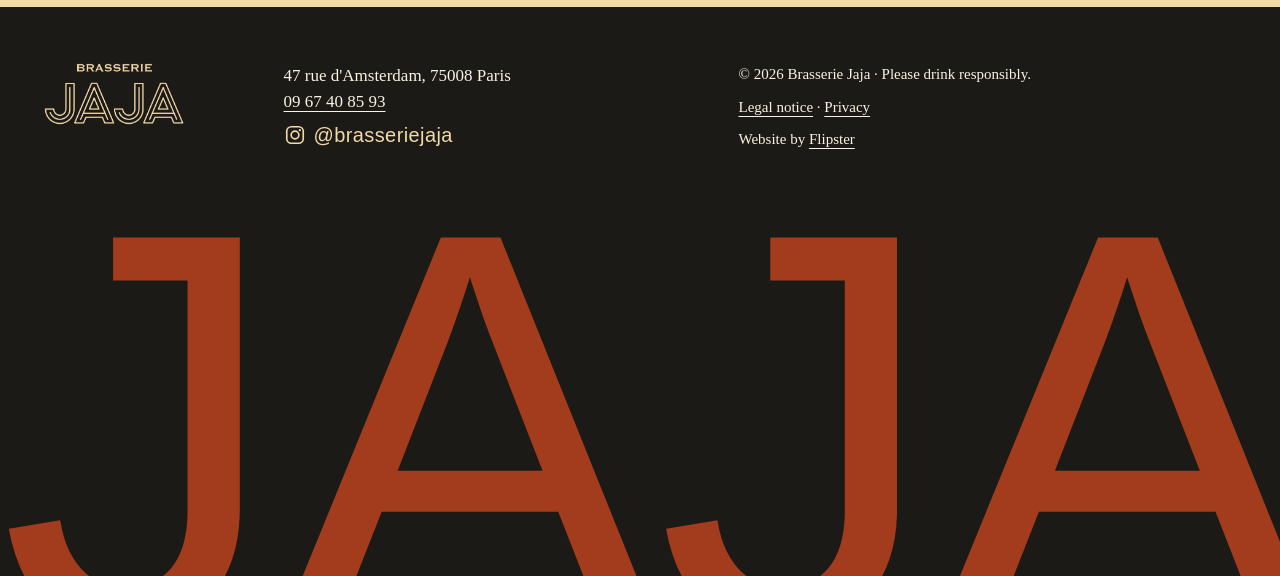
==== commit e32a6086: "Refonte complète de l'apparence : affiche de brasserie Nouvelle feuille de style (assets/css/jaja.cs" ====
--- a/index.html
+++ b/index.html
@@ -20,12 +20,9 @@
   <meta property="og:image:width" content="1400">
   <meta property="og:image:height" content="700">
   <meta name="twitter:card" content="summary_large_image">
-  <meta name="theme-color" content="#F3D9A8">
+  <meta name="theme-color" content="#A23C1C">
   <link rel="icon" href="assets/img/favicon.png">
   <link rel="apple-touch-icon" href="assets/img/apple-touch-icon.png">
-  <link rel="preload" href="assets/fonts/caslon-display.woff2" as="font" type="font/woff2" crossorigin>
-  <link rel="preload" href="assets/fonts/josefin-sans.woff2" as="font" type="font/woff2" crossorigin>
-  <link rel="preload" href="assets/fonts/caslon-text-italic.woff2" as="font" type="font/woff2" crossorigin>
   <script>
     if(!matchMedia("(prefers-reduced-motion: reduce)").matches)document.documentElement.classList.add("motion");
     // Au rechargement : toujours revenir en haut de la page (et oublier l'ancre #section)
@@ -38,7 +35,9 @@
         window.addEventListener("load",function(){top();setTimeout(top,0);});
       }})();
   </script>
-  <link rel="stylesheet" href="assets/css/style.css?v=34">
+  <link rel="preload" href="assets/fonts/anton.woff2" as="font" type="font/woff2" crossorigin>
+  <link rel="preload" href="assets/fonts/newsreader.woff2" as="font" type="font/woff2" crossorigin>
+  <link rel="stylesheet" href="assets/css/jaja.css?v=41">
   <script type="application/ld+json">
 [
  {
@@ -243,26 +242,28 @@
 
   <!-- HERO -->
   <section class="hero">
-    <img width="1400" height="700" class="hero__img" srcset="assets/img/salle-bar-400.webp 400w, assets/img/salle-bar-800.webp 800w, assets/img/salle-bar.webp 1400w" sizes="100vw" src="assets/img/salle-bar.webp" alt="La salle de la Brasserie Jaja, banquettes en velours et bar" fetchpriority="high">
     <div class="hero__inner">
       <p class="eyebrow eyebrow--light" data-i18n="hero.eyebrow">Brasserie · Saint-Lazare · Paris 8e</p>
-      <h1 class="hero__title">
-        <img src="assets/img/logo-jaja-ink.png" alt="Brasserie Jaja" width="455" height="200">
-        <span class="sr" data-i18n="hero.h1">, restaurant et bar à Saint-Lazare, Paris 8e</span>
-      </h1>
-      <p class="hero__lead" data-i18n="hero.lead">Du premier café au dernier verre, tous les jours.</p>
-      <a class="hero__addr" href="https://www.google.com/maps/dir/?api=1&amp;destination=Brasserie+Jaja+47+rue+d%27Amsterdam+75008+Paris" target="_blank" rel="noopener"><svg viewBox="0 0 24 24" width="15" height="15" aria-hidden="true"><path fill="currentColor" d="M12 2a7 7 0 0 0-7 7c0 5.2 7 13 7 13s7-7.8 7-13a7 7 0 0 0-7-7Zm0 9.5A2.5 2.5 0 1 1 12 6.5a2.5 2.5 0 0 1 0 5Z"/></svg><span data-i18n="hero.addr">47 rue d'Amsterdam · Paris 8e · Métro Liège</span></a>
+      <h1 class="hero__title"><span class="sr" data-i18n="hero.h1">Brasserie Jaja, restaurant et bar à Saint-Lazare, Paris 8e : </span><span data-i18n="hero.lead">Du premier café au dernier verre, tous les jours.</span></h1>
       <div class="hero__cta">
-        <a class="btn btn--ghost" href="#carte" data-i18n="cta.menu">Voir la carte</a>
-      </div>
-    </div>
-    <a class="hero__scroll" href="#maison" aria-label="Découvrir"><span></span></a>
+        <a class="btn btn--sand" href="#carte" data-i18n="cta.menu">Voir la carte</a>
+        <button class="btn btn--line-light js-book" type="button" data-i18n="cta.bookTable">Réserver une table</button>
+      </div>
+    </div>
+    <div class="hero__vue">
+    <img width="1400" height="700" class="hero__img" srcset="assets/img/salle-bar-400.webp 400w, assets/img/salle-bar-800.webp 800w, assets/img/salle-bar.webp 1400w" sizes="100vw" src="assets/img/salle-bar.webp" alt="La salle de la Brasserie Jaja, banquettes en velours et bar" fetchpriority="high">
+      <a class="plaque" href="https://www.google.com/maps/dir/?api=1&amp;destination=Brasserie+Jaja+47+rue+d%27Amsterdam+75008+Paris" target="_blank" rel="noopener" aria-label="47 rue d'Amsterdam, Paris 8e, itinéraire">
+        <span class="plaque__num">47</span>
+        <span class="plaque__rue"><small>8<sup>e</sup> Arr<sup>t</sup></small><strong>Rue d'Amsterdam</strong></span>
+      </a>
+      <p class="hero__addr" data-i18n="hero.addr">47 rue d'Amsterdam · Paris 8e · Métro Liège</p>
     <a class="gbadge" href="#avis">
       <svg class="gbadge__g" viewBox="0 0 48 48" aria-hidden="true"><path fill="#EA4335" d="M24 9.5c3.5 0 6.6 1.2 9 3.5l6.7-6.7C35.6 2.4 30.2 0 24 0 14.6 0 6.6 5.4 2.6 13.2l7.8 6C12.3 13.6 17.6 9.5 24 9.5z"/><path fill="#4285F4" d="M46.1 24.5c0-1.6-.1-3.1-.4-4.5H24v9h12.4c-.5 2.9-2.2 5.3-4.6 7l7.4 5.7c4.3-4 6.9-9.9 6.9-17.2z"/><path fill="#FBBC05" d="M10.4 28.8c-.5-1.4-.8-3-.8-4.8s.3-3.3.8-4.8l-7.8-6C.9 16.5 0 20.1 0 24s.9 7.5 2.6 10.8l7.8-6z"/><path fill="#34A853" d="M24 48c6.5 0 11.9-2.1 15.9-5.8l-7.4-5.7c-2.1 1.4-4.8 2.3-8.5 2.3-6.4 0-11.7-4.1-13.6-9.8l-7.8 6C6.6 42.6 14.6 48 24 48z"/></svg>
       <span class="gbadge__score js-rating">4,4</span>
       <span class="stars js-stars" aria-hidden="true"></span>
       <span class="gbadge__count"><span class="js-count">954</span> <span data-i18n="reviews.word">avis</span></span>
     </a>
+    </div>
   </section>
 
   <!-- ACCÈS RAPIDES (mobile) -->
@@ -290,22 +291,27 @@
 
   <!-- L'EMPLACEMENT -->
   <section class="quartier" id="quartier">
-    <div class="wrap quartier__grid">
-      <figure class="quartier__photo"><img width="1600" height="901" srcset="assets/img/rue-terrasse-400.webp 400w, assets/img/rue-terrasse-800.webp 800w, assets/img/rue-terrasse.webp 1600w" sizes="(max-width: 900px) 100vw, 55vw" src="assets/img/rue-terrasse.webp" alt="La terrasse de la Brasserie Jaja sur la rue piétonne" loading="lazy"></figure>
-      <div class="quartier__text">
-        <p class="eyebrow eyebrow--light" data-i18n="quartier.eyebrow">L'emplacement</p>
-        <h2 class="h2" data-i18n="quartier.title">À deux pas de Saint-Lazare, en plein cœur du 8e.</h2>
-        <p data-i18n="quartier.p">Une terrasse au calme, sur une rue piétonne, à quelques minutes de la gare et des grands magasins. En sortant du train, du bureau ou du shopping, le Jaja est sur votre chemin.</p>
-        <ul class="quartier__list">
-          <li><span class="quartier__min">1<small>min</small></span><span><strong data-i18n="quartier.l1">Métro Liège</strong><em data-i18n="quartier.l1s">Ligne 13, juste en bas</em></span></li>
-          <li><span class="quartier__min">5<small>min</small></span><span><strong data-i18n="quartier.l2">Gare Saint-Lazare</strong><em data-i18n="quartier.l2s">Trains, RER E, métros 3, 12, 13, 14</em></span></li>
-          <li><span class="quartier__min">7<small>min</small></span><span><strong data-i18n="quartier.l3">Place de Clichy</strong><em data-i18n="quartier.l3s">Métros 2 et 13</em></span></li>
-          <li><span class="quartier__min">12<small>min</small></span><span><strong data-i18n="quartier.l4">Opéra et grands magasins</strong><em data-i18n="quartier.l4s">Printemps, Galeries Lafayette</em></span></li>
-        </ul>
-        <p class="quartier__note" data-i18n="quartier.note">Temps de marche indicatifs.</p>
-        <a class="btn btn--sand" href="https://www.google.com/maps/dir/?api=1&amp;destination=Brasserie+Jaja+47+rue+d%27Amsterdam+75008+Paris" target="_blank" rel="noopener" data-i18n="quartier.cta">Itinéraire jusqu'au Jaja</a>
-      </div>
-    </div>
+    <div class="wrap">
+      <div class="quartier__head">
+        <div>
+          <p class="eyebrow" data-i18n="quartier.eyebrow">L'emplacement</p>
+          <h2 class="h2" data-i18n="quartier.title">À deux pas de Saint-Lazare, en plein cœur du 8e.</h2>
+        </div>
+        <div class="quartier__text">
+          <p data-i18n="quartier.p">Une terrasse au calme, sur une rue piétonne, à quelques minutes de la gare et des grands magasins. En sortant du train, du bureau ou du shopping, le Jaja est sur votre chemin.</p>
+          <a class="btn btn--dark" href="https://www.google.com/maps/dir/?api=1&amp;destination=Brasserie+Jaja+47+rue+d%27Amsterdam+75008+Paris" target="_blank" rel="noopener" data-i18n="quartier.cta">Itinéraire jusqu'au Jaja</a>
+        </div>
+      </div>
+      <ol class="ligne">
+        <li class="ligne__st"><span class="ligne__min">12<small>min</small></span><strong data-i18n="quartier.l4">Opéra et grands magasins</strong><em data-i18n="quartier.l4s">Printemps, Galeries Lafayette</em></li>
+        <li class="ligne__st"><span class="ligne__min">5<small>min</small></span><strong data-i18n="quartier.l2">Gare Saint-Lazare</strong><em data-i18n="quartier.l2s">Trains, RER E, métros 3, 12, 13, 14</em></li>
+        <li class="ligne__st"><span class="ligne__min">1<small>min</small></span><strong data-i18n="quartier.l1">Métro Liège</strong><em data-i18n="quartier.l1s">Ligne 13, juste en bas</em></li>
+        <li class="ligne__st ligne__st--jaja"><span class="ligne__min">Jaja</span><strong>47 rue d'Amsterdam</strong><em data-i18n="quartier.here">Vous y êtes</em></li>
+        <li class="ligne__st"><span class="ligne__min">7<small>min</small></span><strong data-i18n="quartier.l3">Place de Clichy</strong><em data-i18n="quartier.l3s">Métros 2 et 13</em></li>
+      </ol>
+      <p class="quartier__note" data-i18n="quartier.note">Temps de marche indicatifs.</p>
+    </div>
+    <figure class="quartier__vue"><img width="1600" height="901" srcset="assets/img/rue-terrasse-400.webp 400w, assets/img/rue-terrasse-800.webp 800w, assets/img/rue-terrasse.webp 1600w" sizes="100vw" src="assets/img/rue-terrasse.webp" alt="La terrasse de la Brasserie Jaja sur la rue piétonne" loading="lazy"></figure>
   </section>
 
   <!-- LA MAISON -->
@@ -518,10 +524,10 @@
   <div class="lightbox__media" id="lightboxMedia"></div>
 </div>
 
-<script src="assets/js/config.js?v=34"></script>
-<script src="assets/js/carte.js?v=34"></script>
-<script src="assets/js/i18n.js?v=34"></script>
-<script src="assets/js/motion.js?v=34"></script>
-<script src="assets/js/main.js?v=34"></script>
+<script src="assets/js/config.js?v=41"></script>
+<script src="assets/js/carte.js?v=41"></script>
+<script src="assets/js/i18n.js?v=41"></script>
+<script src="assets/js/motion.js?v=41"></script>
+<script src="assets/js/main.js?v=41"></script>
 </body>
 </html>
--- a/assets/css/jaja.css
+++ b/assets/css/jaja.css
@@ -0,0 +1,582 @@
+/* Brasserie Jaja — feuille de style
+   Affiche de brasserie : grands titres, aplats francs, velours des banquettes,
+   sable du logo, noir de l'ardoise, plaque de rue parisienne. */
+
+@font-face { font-family: "Anton"; font-style: normal; font-weight: 400; font-display: swap; src: url("../fonts/anton.woff2") format("woff2"); }
+@font-face { font-family: "Newsreader"; font-style: normal; font-weight: 400; font-display: swap; src: url("../fonts/newsreader.woff2") format("woff2"); }
+@font-face { font-family: "Newsreader"; font-style: italic; font-weight: 400; font-display: swap; src: url("../fonts/newsreader-italic.woff2") format("woff2"); }
+@font-face { font-family: "Newsreader"; font-style: normal; font-weight: 600; font-display: swap; src: url("../fonts/newsreader-semibold.woff2") format("woff2"); }
+@font-face { font-family: "Barlow Condensed"; font-style: normal; font-weight: 600; font-display: swap; src: url("../fonts/barlow-condensed.woff2") format("woff2"); }
+
+:root {
+  --velours: #a23c1c;
+  --sand: #f3d9a8;
+  --ink: #1b1a17;
+  --ink-soft: #4d463b;
+  --paper: #fbf3e2;
+  --plaque: #1f3f76;
+  --line: rgba(27, 26, 23, .22);
+  --line-light: rgba(251, 243, 226, .24);
+
+  --display: "Anton", Impact, "Arial Narrow", sans-serif;
+  --text: "Newsreader", Georgia, serif;
+  --label: "Barlow Condensed", "Arial Narrow", sans-serif;
+
+  --ease: cubic-bezier(.2, .7, .1, 1);
+  --wrap: 1320px;
+  --gutter: clamp(16px, 3.4vw, 48px);
+  --section: clamp(64px, 9vw, 130px);
+}
+
+*, *::before, *::after { box-sizing: border-box; }
+section[id] { scroll-margin-top: 64px; }
+html { scroll-behavior: smooth; -webkit-text-size-adjust: 100%; }
+@media (prefers-reduced-motion: reduce) { html { scroll-behavior: auto; } *, *::before, *::after { transition: none !important; animation: none !important; } }
+
+body { margin: 0; background: var(--paper); color: var(--ink); font: 400 19px/1.5 var(--text); overflow-x: hidden; }
+img { display: block; max-width: 100%; height: auto; }
+a { color: inherit; }
+button { font: inherit; color: inherit; cursor: pointer; }
+:focus-visible { outline: 3px solid var(--plaque); outline-offset: 3px; }
+strong { font-weight: 600; }
+
+.wrap { max-width: var(--wrap); margin: 0 auto; padding: 0 var(--gutter); }
+.sr { position: absolute; width: 1px; height: 1px; overflow: hidden; clip: rect(0 0 0 0); white-space: nowrap; }
+.skip { position: absolute; left: -999px; top: 8px; background: var(--ink); color: var(--paper); padding: 8px 14px; z-index: 100; }
+.skip:focus { left: 8px; }
+
+/* ---------- Typo ---------- */
+.eyebrow { font: 600 16px/1.1 var(--label); letter-spacing: .1em; text-transform: uppercase; color: var(--velours); margin: 0 0 16px; }
+.eyebrow--light { color: var(--sand); }
+.h2 { font: 400 clamp(46px, 7.6vw, 112px)/.98 var(--display); text-transform: uppercase; margin: 0 0 24px; text-wrap: balance; }
+.section-head { margin-bottom: clamp(32px, 4vw, 56px); }
+.section-head--center { text-align: left; }
+.link { font: 600 17px/1 var(--label); letter-spacing: .08em; text-transform: uppercase; text-underline-offset: 5px; }
+.link:hover { color: var(--velours); }
+
+/* ---------- Boutons ---------- */
+.btn {
+  display: inline-flex; align-items: center; justify-content: center;
+  min-height: 56px; padding: 0 28px;
+  font: 400 20px/1 var(--display); letter-spacing: .03em; text-transform: uppercase; text-decoration: none;
+  border: 2px solid transparent; border-radius: 0; white-space: nowrap;
+  background: transparent; -webkit-appearance: none; appearance: none;
+  transition: background .2s, color .2s, border-color .2s, translate .2s var(--ease);
+}
+.btn:hover { translate: 0 -3px; }
+.btn--sand { background: var(--sand); color: var(--ink); border-color: var(--sand); }
+.btn--sand:hover { background: var(--paper); border-color: var(--paper); }
+.btn--line-light { border-color: var(--sand); color: var(--sand); }
+.btn--line-light:hover { background: var(--sand); color: var(--ink); }
+.btn--dark, .btn--red { background: var(--ink); color: var(--sand); border-color: var(--ink); }
+.btn--dark:hover, .btn--red:hover { background: var(--velours); border-color: var(--velours); color: var(--paper); }
+.btn--line, .btn--ghost { border-color: var(--ink); color: var(--ink); }
+.btn--line:hover, .btn--ghost:hover { background: var(--ink); color: var(--sand); }
+
+/* ---------- Navigation : un logo au centre, le menu plein écran ---------- */
+.nav {
+  position: fixed; inset: 0 0 auto; z-index: 50;
+  display: grid; grid-template-columns: 1fr auto 1fr; align-items: center; gap: 16px;
+  height: 72px; padding: 0 var(--gutter);
+  color: var(--paper);
+  transition: background .25s, color .25s, height .25s, translate .45s var(--ease);
+}
+.nav.is-hidden { translate: 0 -100%; }
+.nav.is-solid { background: var(--paper); color: var(--ink); height: 60px; border-bottom: 2px solid var(--ink); }
+.nav__logo { grid-column: 2; grid-row: 1; display: block; width: 84px; position: relative; z-index: 2; }
+.nav__logo img { width: 100%; height: auto; }
+.nav .logo-dark, .nav.is-solid .logo-light { display: none; }
+.nav.is-solid .logo-dark { display: block; }
+.nav.menu-open { background: none; border: 0; color: var(--paper); }
+.nav.menu-open .logo-dark { display: none; }
+.nav.menu-open .logo-light { display: block; }
+.nav__end { grid-column: 3; grid-row: 1; display: flex; align-items: center; justify-content: flex-end; gap: 14px; position: relative; z-index: 2; }
+.nav .btn--red { min-height: 42px; padding: 0 18px; font-size: 17px; background: var(--sand); color: var(--ink); border-color: var(--sand); }
+.nav.is-solid:not(.menu-open) .btn--red { background: var(--ink); color: var(--sand); border-color: var(--ink); }
+.nav__insta { display: grid; place-items: center; width: 40px; height: 40px; transition: scale .2s var(--ease); }
+.nav__insta:hover { scale: 1.15; }
+.lang { display: flex; font: 600 16px/1 var(--label); letter-spacing: .06em; }
+.lang button { background: none; border: 0; padding: 6px; opacity: .6; }
+.lang button[aria-pressed="true"] { opacity: 1; text-decoration: underline; text-underline-offset: 4px; }
+
+.nav__burger { position: absolute; z-index: 3; left: var(--gutter); top: 50%; translate: 0 -50%; width: 44px; height: 44px; background: none; border: 0; padding: 0; }
+.nav__end { position: static; }
+.nav__end > *:not(.nav__burger) { position: relative; z-index: 2; }
+.nav__burger span:not(.sr) { position: absolute; left: 4px; right: 4px; height: 3px; background: currentColor; transition: transform .25s, top .25s; }
+.nav__burger span:nth-child(1) { top: 14px; }
+.nav__burger span:nth-child(2) { top: 26px; }
+.nav__burger[aria-expanded="true"] span:nth-child(1) { top: 20px; transform: rotate(45deg); }
+.nav__burger[aria-expanded="true"] span:nth-child(2) { top: 20px; transform: rotate(-45deg); }
+
+.nav__links {
+  position: fixed; inset: 0; z-index: 1; display: flex; flex-direction: column; justify-content: center;
+  padding: 80px var(--gutter) 32px; background: var(--velours); color: var(--paper);
+  opacity: 0; visibility: hidden; overflow-y: auto; transition: opacity .2s, visibility .2s;
+}
+.nav__links.is-open { opacity: 1; visibility: visible; }
+.nav__links a { font: 400 clamp(44px, min(10vw, 11svh), 120px)/1.12 var(--display); text-transform: uppercase; text-decoration: none; transition: color .15s, translate .25s var(--ease); }
+.nav__links a:hover { color: var(--sand); translate: 12px 0; }
+
+@media (max-width: 700px) {
+  .nav { grid-template-columns: auto 1fr auto; padding-left: calc(var(--gutter) + 52px); }
+  .nav__logo { grid-column: 1; width: 72px; }
+  .nav .btn--red { display: none; }
+  .nav__end { gap: 6px; }
+}
+
+/* ---------- Haut de page ---------- */
+.hero { background: var(--velours); color: var(--paper); }
+.hero__inner { padding: 96px var(--gutter) clamp(28px, 4vw, 48px); max-width: 1600px; margin: 0 auto; }
+.hero__title { margin: 0 0 clamp(20px, 3vw, 36px); font: 400 clamp(62px, min(12vw, 23svh), 230px)/.96 var(--display); text-transform: uppercase; text-wrap: balance; }
+.hero__cta { display: flex; gap: 12px; flex-wrap: wrap; }
+.hero__vue { position: relative; overflow-x: clip; }
+.hero__img { width: 100%; height: clamp(320px, 62vw, 760px); object-fit: cover; }
+.hero__addr { position: absolute; left: var(--gutter); bottom: 22px; margin: 0; padding: 8px 14px; background: var(--ink); color: var(--sand); font: 600 16px/1.2 var(--label); letter-spacing: .08em; text-transform: uppercase; }
+
+/* Plaque de rue parisienne */
+.plaque { position: absolute; right: var(--gutter); top: clamp(-52px, -3.4vw, -30px); display: flex; align-items: stretch; gap: 8px; text-decoration: none; color: #fff; rotate: -2deg; transition: rotate .3s var(--ease); }
+.plaque:hover { rotate: 0deg; }
+.plaque__num, .plaque__rue { background: var(--plaque); box-shadow: inset 0 0 0 3px var(--plaque), inset 0 0 0 4px #fff, 0 12px 26px -12px rgba(0, 0, 0, .7); }
+.plaque__num { display: grid; place-items: center; min-width: 74px; padding: 0 12px; border-radius: 10px; font: 400 40px/1 var(--display); }
+.plaque__rue { display: block; padding: 10px 22px 12px; border-radius: 4px; text-align: center; }
+.plaque__rue small { display: block; font: 600 14px/1.1 var(--label); letter-spacing: .08em; text-transform: uppercase; }
+.plaque__rue sup { font-size: .7em; }
+.plaque__rue strong { display: block; font: 600 clamp(20px, 2.4vw, 30px)/1.1 var(--label); letter-spacing: .05em; text-transform: uppercase; white-space: nowrap; }
+
+.gbadge { position: absolute; right: var(--gutter); bottom: 22px; display: flex; align-items: center; gap: 10px; background: var(--paper); color: var(--ink); padding: 8px 14px; text-decoration: none; font: 600 15px/1 var(--label); letter-spacing: .04em; }
+.gbadge__g { width: 20px; height: 20px; }
+.gbadge__score { font: 400 21px/1 var(--display); }
+.gbadge__count { color: var(--ink-soft); }
+
+.stars { --r: 4.4; display: inline-block; font-size: 14px; letter-spacing: 2px; line-height: 1; position: relative; }
+.stars::before { content: "★★★★★"; color: rgba(27, 26, 23, .2); }
+.stars::after { content: "★★★★★"; color: var(--velours); position: absolute; left: 0; top: 0; width: calc(var(--r) / 5 * 100%); overflow: hidden; white-space: nowrap; }
+.stars--lg { font-size: 28px; }
+
+@media (max-width: 700px) {
+  .hero__cta .btn { flex: 1 1 100%; }
+  .plaque { right: 12px; top: -26px; gap: 5px; }
+  .plaque__num { min-width: 54px; font-size: 28px; }
+  .plaque__rue { padding: 7px 12px 9px; }
+  .plaque__rue small { font-size: 11px; }
+  .plaque__rue strong { font-size: 18px; letter-spacing: .03em; }
+  .hero__addr { left: 0; right: 0; bottom: 0; text-align: center; font-size: 15px; }
+  .gbadge { right: 12px; bottom: 50px; }
+}
+
+/* ---------- Accès rapides ---------- */
+.quick { background: var(--ink); color: var(--paper); }
+.quick__status { display: flex; justify-content: space-between; align-items: center; gap: 12px; margin: 0; padding: 12px var(--gutter); }
+.quick__open { display: flex; align-items: center; gap: 8px; font: 600 16px/1.1 var(--label); letter-spacing: .06em; text-transform: uppercase; }
+.quick__open::before { content: ""; flex: none; width: 10px; height: 10px; border-radius: 50%; background: var(--dot, transparent); }
+.quick__rating { display: flex; align-items: center; gap: 6px; text-decoration: none; font: 400 19px/1 var(--display); white-space: nowrap; }
+.quick__rating .stars { font-size: 12px; letter-spacing: 1px; }
+.quick__rating .stars::before { color: rgba(251, 243, 226, .25); }
+.quick__rating .stars::after { color: var(--sand); }
+.quick__google { font: 600 13px/1 var(--label); letter-spacing: .08em; text-transform: uppercase; opacity: .75; }
+.quick__grid { display: grid; grid-template-columns: repeat(4, 1fr); border-top: 1px solid var(--line-light); }
+.quick__item { display: flex; align-items: center; justify-content: center; gap: 10px; min-height: 68px; padding: 10px 4px; text-decoration: none; font: 400 clamp(15px, 1.7vw, 24px)/1 var(--display); letter-spacing: .03em; text-transform: uppercase; transition: background .2s, color .2s; }
+.quick__item + .quick__item { border-left: 1px solid var(--line-light); }
+.quick__item:hover { background: var(--velours); }
+.quick__item svg { flex: none; width: 24px; height: 24px; fill: none; stroke: currentColor; stroke-width: 1.5; stroke-linecap: round; stroke-linejoin: round; }
+.quick__item--main { background: var(--sand); color: var(--ink); }
+.quick__item--main:hover { background: var(--paper); }
+@media (max-width: 700px) {
+  .quick__item { flex-direction: column; gap: 6px; min-height: 76px; }
+  .quick__google { display: none; }
+}
+@media (max-width: 360px) { .quick__item { font-size: 13px; } .quick__open { font-size: 14px; } }
+
+/* ---------- L'emplacement : la ligne de métro du Jaja ---------- */
+.quartier { background: var(--sand); padding-top: var(--section); }
+.quartier__head { display: grid; grid-template-columns: 1.5fr 1fr; gap: clamp(20px, 5vw, 72px); align-items: end; margin-bottom: clamp(40px, 6vw, 80px); }
+.quartier__head .h2 { margin: 0; }
+.quartier__text p { margin: 0 0 22px; }
+.ligne { list-style: none; margin: 0; padding: 0; display: grid; grid-template-columns: repeat(5, 1fr); position: relative; }
+.ligne::before { content: ""; position: absolute; left: 0; right: 0; top: 74px; height: 10px; background: var(--velours); }
+.ligne__st { position: relative; display: flex; flex-direction: column; align-items: flex-start; padding: 0 14px 0 0; }
+.ligne__st::before { order: 1; }
+.ligne__st strong { order: 2; }
+.ligne__st em { order: 3; }
+.ligne__min { display: block; height: 62px; font: 400 54px/1 var(--display); text-transform: uppercase; white-space: nowrap; }
+.ligne__min small { font: 600 16px/1 var(--label); letter-spacing: .06em; margin-left: 4px; }
+.ligne__st::before { content: ""; display: block; width: 34px; height: 34px; margin-bottom: 18px; border-radius: 50%; background: var(--paper); border: 7px solid var(--ink); position: relative; }
+.ligne__st strong { display: block; font: 400 clamp(19px, 1.9vw, 25px)/1.12 var(--display); letter-spacing: .01em; text-transform: uppercase; }
+.ligne__st em { display: block; margin-top: 6px; font-size: 16px; line-height: 1.3; color: var(--ink-soft); }
+.ligne__st--jaja .ligne__min { color: var(--velours); }
+.ligne__st--jaja::before { background: var(--velours); scale: 1.25; transform-origin: left center; }
+.quartier__note { margin: 26px 0 var(--section); font-size: 15px; color: var(--ink-soft); }
+.quartier__vue { margin: 0; overflow: hidden; }
+.quartier__vue img { width: 100%; height: clamp(280px, 52vw, 740px); object-fit: cover; }
+@media (max-width: 800px) {
+  .quartier__head { grid-template-columns: 1fr; }
+  .ligne { grid-template-columns: 1fr; padding-left: 0; }
+  .ligne::before { left: 12px; right: auto; top: 12px; bottom: 12px; width: 10px; height: auto; }
+  .ligne__st { display: grid; grid-template-columns: 34px 76px 1fr; column-gap: 14px; align-items: center; padding: 12px 0; }
+  .ligne__st::before { grid-column: 1; grid-row: 1 / 3; margin: 0; }
+  .ligne__min { grid-column: 2; grid-row: 1 / 3; height: auto; font-size: 34px; }
+  .ligne__min small { font-size: 13px; margin-left: 2px; }
+  .ligne__st strong { grid-column: 3; }
+  .ligne__st em { grid-column: 3; margin-top: 2px; font-size: 15px; }
+  .ligne__st--jaja::before { transform-origin: center; }
+}
+
+/* ---------- La maison ---------- */
+.maison { padding: var(--section) 0; }
+.maison__grid { display: grid; grid-template-columns: repeat(12, 1fr); gap: 20px; align-items: start; }
+.maison__text { grid-column: 1 / 8; grid-row: 1; }
+.maison__text > p { max-width: 54ch; }
+.maison__photo { margin: 0; overflow: hidden; }
+.maison__photo img { width: 100%; height: 100%; object-fit: cover; }
+.maison__photo--a { grid-column: 8 / 13; grid-row: 1 / 3; aspect-ratio: 3/4; }
+.maison__photo--b { grid-column: 5 / 8; grid-row: 2; aspect-ratio: 3/4; margin-top: -60px; position: relative; z-index: 1; translate: 40px 0; border: 8px solid var(--paper); }
+.moments { list-style: none; padding: 0; margin: 32px 0 0; grid-column: 1 / 5; }
+.moments li { padding: 14px 0; border-top: 2px solid var(--ink); }
+.moments__h { display: block; font: 400 26px/1.1 var(--display); text-transform: uppercase; color: var(--velours); }
+@media (max-width: 800px) {
+  .maison__grid { grid-template-columns: 1fr 1fr; }
+  .maison__text { grid-column: 1 / -1; }
+  .maison__photo--a { grid-column: 1; grid-row: 2; }
+  .maison__photo--b { grid-column: 2; grid-row: 2; margin-top: 44px; translate: none; border: 0; }
+  .maison__text p[data-i18n="maison.p2"] { display: none; }
+}
+
+/* Faites le tour : bande de photos à faire glisser */
+.tour { margin-top: var(--section); max-width: none; padding: 0; }
+.tour__eyebrow { padding: 0 var(--gutter); font: 400 clamp(40px, 6vw, 84px)/1 var(--display); color: var(--ink); text-align: left; margin-bottom: 24px; letter-spacing: 0; }
+.tour__row { display: flex; gap: 6px; overflow-x: auto; scroll-snap-type: x proximity; padding: 0 var(--gutter); scroll-padding-inline: var(--gutter); scrollbar-width: none; }
+.tour__row::-webkit-scrollbar { display: none; }
+.medal { position: relative; flex: 1 0 min(420px, 74vw); margin: 0; scroll-snap-align: start; }
+.medal img { width: 100%; height: clamp(340px, 42vw, 620px); object-fit: cover; }
+.medal figcaption { position: absolute; left: 0; bottom: 18px; padding: 8px 14px; background: var(--velours); color: var(--paper); font: 400 clamp(18px, 1.8vw, 24px)/1 var(--display); letter-spacing: .02em; text-transform: uppercase; }
+
+/* ---------- Une journée : affiches ---------- */
+.heures { padding: 0; }
+.heures > .wrap { max-width: none; padding: 0; }
+.heures .section-head { padding: 0 var(--gutter); }
+.heures__grid { display: grid; grid-template-columns: repeat(4, 1fr); }
+.heure { display: flex; flex-direction: column; text-decoration: none; padding: clamp(18px, 2vw, 28px) clamp(18px, 2vw, 28px) 0; background: var(--velours); color: var(--paper); overflow: hidden; }
+.heure:nth-child(2) { background: var(--sand); color: var(--ink); }
+.heure:nth-child(3) { background: var(--ink); color: var(--sand); }
+.heure:nth-child(4) { background: var(--paper); color: var(--ink); box-shadow: inset 0 2px 0 var(--ink), inset 0 -2px 0 var(--ink); }
+.heure__h { order: -1; font: 400 clamp(80px, 10vw, 168px)/1 var(--display); text-transform: lowercase; }
+.heure__txt { display: flex; flex-direction: column; gap: 6px; padding: 8px 0 18px; flex: 1; }
+.heure__txt strong { font: 400 clamp(24px, 2.2vw, 32px)/1.08 var(--display); font-weight: 400; text-transform: uppercase; }
+.heure__txt em { font-style: normal; font-size: 17px; line-height: 1.3; opacity: .9; }
+.heure__go { margin-top: auto; padding-top: 12px; font: 600 16px/1 var(--label); letter-spacing: .08em; text-transform: uppercase; }
+.heure__go::after { content: " →"; display: inline-block; transition: translate .25s var(--ease); }
+.heure:hover .heure__go::after { translate: 6px 0; }
+.heure__img { display: block; overflow: hidden; aspect-ratio: 1; margin: 0 calc(clamp(18px, 2vw, 28px) * -1); }
+.heure__img img { width: 100%; height: 100%; object-fit: cover; transition: scale .8s var(--ease); }
+.heure:hover .heure__img img { scale: 1.07; }
+.heure { justify-content: flex-end; }
+.heure__img { order: 3; }
+@media (max-width: 900px) { .heures__grid { grid-template-columns: 1fr 1fr; } }
+@media (max-width: 560px) {
+  .heures__grid { grid-template-columns: 1fr; }
+  .heure { display: grid; grid-template-columns: 1fr 42%; column-gap: 14px; padding: 16px 0 0 var(--gutter); }
+  .heure__h { grid-column: 1; font-size: 76px; }
+  .heure__txt { grid-column: 1; padding-bottom: 16px; }
+  .heure__img { grid-column: 2; grid-row: 1 / 3; margin: -16px 0 0; aspect-ratio: auto; height: 100%; min-height: 220px; }
+}
+
+/* ---------- Bandeau ---------- */
+.band { background: var(--velours); color: var(--paper); overflow: hidden; padding: 16px 0; }
+.band__row { display: flex; width: max-content; will-change: transform; }
+.band__row--b { display: none; }
+.band__set { display: flex; align-items: center; }
+.band__set span { font: 400 clamp(28px, 3.4vw, 46px)/1 var(--display); text-transform: uppercase; white-space: nowrap; display: inline-flex; align-items: center; }
+.band__set span::after { content: "/"; color: var(--sand); margin: 0 .55em; }
+.band__set .o { color: var(--sand); }
+
+/* ---------- La carte : l'ardoise ---------- */
+.carte { background: var(--ink); color: var(--paper); padding: var(--section) 0; }
+.carte .eyebrow { color: var(--sand); }
+.carte .h2 { font-size: clamp(72px, 15vw, 240px); color: var(--sand); line-height: .92; }
+.carte__tabs { display: flex; flex-wrap: wrap; gap: 4px 22px; margin-bottom: 18px; }
+.carte__tabs button { background: none; border: 0; padding: 6px 0; font: 400 clamp(22px, 2.6vw, 36px)/1.1 var(--display); text-transform: uppercase; color: rgba(251, 243, 226, .5); border-bottom: 4px solid transparent; transition: color .15s; }
+.carte__tabs button:hover { color: var(--paper); }
+.carte__tabs button[aria-selected="true"] { color: var(--sand); border-bottom-color: var(--velours); }
+.carte__filters { display: flex; align-items: center; flex-wrap: wrap; gap: 8px; margin-bottom: clamp(28px, 4vw, 52px); }
+.carte__filters-label { font: 600 16px/1 var(--label); letter-spacing: .08em; text-transform: uppercase; opacity: .75; margin-right: 4px; }
+.chip { display: inline-flex; align-items: center; gap: 8px; background: transparent; border: 1px solid var(--line-light); padding: 5px 12px 5px 5px; font: 400 16px/1 var(--text); color: inherit; }
+.chip[aria-pressed="true"] { background: var(--sand); color: var(--ink); border-color: var(--sand); }
+.diet { display: inline-grid; place-items: center; min-width: 26px; height: 24px; padding: 0 5px; font: 600 13px/1 var(--label); letter-spacing: .03em; color: #fff; }
+.diet--veg { background: #5f7a3a; }
+.diet--vegan { background: #2f6b4f; }
+.diet--gf { background: #86652f; }
+.diet--lf { background: #4a6882; }
+
+.carte__cat { display: grid; grid-template-columns: minmax(0, .85fr) minmax(0, 1.15fr); column-gap: clamp(28px, 5vw, 72px); align-items: start; }
+.carte__cat + .carte__cat { margin-top: clamp(48px, 7vw, 96px); }
+.carte__cat > * { grid-column: 2; }
+.carte__cover { grid-column: 1; grid-row: 1 / span 60; position: sticky; top: 76px; margin: 0; overflow: hidden; aspect-ratio: 4/5; }
+.carte__cover img { width: 100%; height: 100%; object-fit: cover; }
+.carte__cat-title { font: 400 clamp(36px, 4.4vw, 64px)/1 var(--display); text-transform: uppercase; color: var(--sand); margin: 0 0 10px; }
+.carte__cat:not(.has-cover) .carte__cat-title { grid-column: 1; grid-row: 1 / span 60; position: sticky; top: 76px; font-size: clamp(56px, 8vw, 128px); }
+.carte__cat-note { font-style: italic; opacity: .85; font-size: 17px; margin: 0 0 14px; }
+.dish { padding: 16px 0; border-bottom: 1px solid var(--line-light); display: grid; grid-template-columns: 1fr auto; gap: 2px 20px; align-items: baseline; }
+.dish__name, .dish__desc { margin: 0; }
+.dish.has-img { grid-template-columns: 76px 1fr auto; }
+.dish__thumb { grid-row: 1 / 4; align-self: start; width: 76px; height: 76px; padding: 0; border: 0; overflow: hidden; background: none; }
+.dish__thumb img { width: 100%; height: 100%; object-fit: cover; transition: scale .3s; }
+.dish__thumb:hover img { scale: 1.08; }
+.dish__name { font: 400 clamp(20px, 1.8vw, 24px)/1.15 var(--display); letter-spacing: .01em; text-transform: uppercase; display: flex; flex-wrap: wrap; align-items: center; gap: 8px; }
+.dish__price { font: 400 24px/1.1 var(--display); color: var(--sand); text-align: right; white-space: nowrap; }
+.dish__desc { font-style: italic; font-size: 17px; line-height: 1.35; opacity: .85; grid-column: 1 / 2; }
+.dish.has-img .dish__desc { grid-column: 2 / 3; }
+.dish__more { grid-column: 1 / -1; }
+.dish.has-img .dish__more { grid-column: 2 / -1; }
+.dish__more summary { list-style: none; cursor: pointer; display: inline-block; font: 600 14px/1 var(--label); letter-spacing: .08em; text-transform: uppercase; opacity: .75; padding: 7px 0; }
+.dish__more summary::-webkit-details-marker { display: none; }
+.dish__more summary::after { content: " +"; }
+.dish__more[open] summary::after { content: " –"; }
+.dish__more p { margin: 2px 0 0; font-size: 15px; opacity: .85; }
+.carte__empty { font-style: italic; opacity: .8; padding: 32px 0; }
+.carte__legal { margin: clamp(32px, 5vw, 56px) 0 0; font-size: 15px; opacity: .7; max-width: 70ch; }
+@media (max-width: 800px) {
+  .carte__tabs { position: sticky; top: 0; z-index: 5; flex-wrap: nowrap; overflow-x: auto; scrollbar-width: none; margin: 0 calc(var(--gutter) * -1) 16px; padding: 8px var(--gutter); background: var(--ink); }
+  .carte__tabs::-webkit-scrollbar { display: none; }
+  .carte__tabs button { flex: none; }
+  .carte__cat { grid-template-columns: minmax(0, 1fr); }
+  .carte__cat > *, .carte__cat:not(.has-cover) .carte__cat-title { grid-column: 1; grid-row: auto; position: static; }
+  .carte__cat:not(.has-cover) .carte__cat-title { font-size: clamp(36px, 4.4vw, 64px); }
+  .carte__cover { position: static; aspect-ratio: 16/10; margin: 0 calc(var(--gutter) * -1) 18px; }
+  .carte__filters-label { width: 100%; }
+  .dish.has-img { grid-template-columns: 60px 1fr auto; }
+  .dish__thumb { width: 60px; height: 60px; }
+}
+
+/* ---------- Galerie : mur de photos, sans marges ---------- */
+.galerie__grid { display: grid; grid-template-columns: repeat(6, 1fr); grid-auto-rows: 17vw; grid-auto-flow: dense; }
+.g { padding: 0; border: 0; overflow: hidden; background: var(--ink); grid-column: span 2; }
+.g img { width: 100%; height: 100%; object-fit: cover; transition: scale .6s var(--ease); }
+.g:hover img { scale: 1.05; }
+.g--tall { grid-row: span 2; }
+.g--wide { grid-column: span 4; grid-row: span 2; }
+@media (max-width: 700px) {
+  .galerie__grid { grid-template-columns: repeat(2, 1fr); grid-auto-rows: 50vw; }
+  .g, .g--tall { grid-column: auto; grid-row: auto; }
+  .g--wide { grid-column: 1 / -1; grid-row: auto; }
+  .g:nth-child(n+7) { display: none; }
+}
+
+/* ---------- Avis ---------- */
+.avis { background: var(--velours); color: var(--paper); padding: var(--section) 0; }
+.avis .eyebrow { color: var(--sand); }
+.avis__grid { display: grid; grid-template-columns: minmax(0, 1fr) minmax(0, 1.5fr); gap: clamp(32px, 6vw, 80px); align-items: center; }
+.avis__big { font: 400 clamp(130px, 21vw, 340px)/.92 var(--display); margin: 0 0 .14em; color: var(--sand); }
+.avis__big small { font-size: .26em; color: var(--paper); margin-left: .1em; }
+.avis__score .stars::before { color: rgba(251, 243, 226, .28); }
+.avis__score .stars::after { color: var(--sand); }
+.avis__count { margin: 10px 0 24px; }
+.avis__links { display: flex; align-items: center; gap: 20px; flex-wrap: wrap; }
+.avis__links .btn--red { background: var(--sand); color: var(--ink); border-color: var(--sand); }
+.avis__links .btn--red:hover { background: var(--paper); border-color: var(--paper); color: var(--ink); }
+.avis__links .link:hover { color: var(--sand); }
+.avis__list { min-width: 0; }
+.avis__track { display: flex; gap: 12px; overflow-x: auto; scroll-snap-type: x mandatory; scroll-behavior: smooth; scrollbar-width: none; }
+.avis__track::-webkit-scrollbar { display: none; }
+.review { flex: 0 0 92%; background: var(--paper); color: var(--ink); padding: clamp(22px, 3vw, 38px); display: flex; flex-direction: column; gap: 16px; margin: 0; scroll-snap-align: start; }
+.review blockquote { margin: 0; font: italic 400 clamp(20px, 2vw, 27px)/1.32 var(--text); flex: 1; }
+.review footer { display: flex; align-items: center; gap: 12px; font: 600 16px/1.15 var(--label); letter-spacing: .05em; text-transform: uppercase; }
+.review__avatar { flex: none; width: 38px; height: 38px; border-radius: 50%; display: grid; place-items: center; background: var(--velours); color: var(--paper); font: 400 18px/1 var(--display); overflow: hidden; }
+.review__avatar img { width: 100%; height: 100%; object-fit: cover; }
+.review time { display: block; letter-spacing: .02em; color: var(--ink-soft); text-transform: none; font-size: 15px; }
+.avis__nav { display: flex; gap: 8px; margin-top: 14px; }
+.round { width: 52px; height: 52px; border: 2px solid var(--paper); background: none; color: var(--paper); font-size: 22px; line-height: 1; transition: background .2s, color .2s; }
+.round:hover { background: var(--paper); color: var(--velours); }
+@media (max-width: 800px) { .avis__grid { grid-template-columns: minmax(0, 1fr); } }
+
+/* ---------- Teaser histoire ---------- */
+.teaser { position: relative; min-height: clamp(460px, 62vw, 780px); display: flex; align-items: flex-end; overflow: hidden; }
+.teaser__img { position: absolute; inset: 0; width: 100%; height: 100%; object-fit: cover; }
+.teaser__box { position: relative; background: var(--ink); color: var(--paper); padding: clamp(24px, 4vw, 52px); max-width: 640px; }
+.teaser__box .eyebrow { color: var(--sand); }
+.teaser__box p:not(.eyebrow) { margin: 0 0 24px; }
+.teaser__box .h2 { font-size: clamp(38px, 5vw, 76px); }
+.teaser__box .btn { background: var(--sand); color: var(--ink); border-color: var(--sand); }
+.teaser__box .btn:hover { background: var(--paper); color: var(--ink); border-color: var(--paper); }
+@media (max-width: 700px) { .teaser { min-height: 0; padding-top: 240px; } .teaser__box { max-width: none; width: 100%; } }
+
+/* ---------- Questions fréquentes ---------- */
+.faq { padding: var(--section) 0; }
+.faq__grid { display: grid; grid-template-columns: minmax(0, .8fr) minmax(0, 1.2fr); gap: clamp(20px, 5vw, 72px); align-items: start; }
+.faq .section-head { margin: 0; }
+.faq__list { border-top: 3px solid var(--ink); }
+.faq__item { border-bottom: 1px solid var(--line); }
+.faq__item summary { list-style: none; cursor: pointer; display: flex; justify-content: space-between; align-items: center; gap: 16px; padding: 18px 0; font: 400 clamp(20px, 2vw, 27px)/1.15 var(--display); text-transform: uppercase; }
+.faq__item summary::-webkit-details-marker { display: none; }
+.faq__item summary::after { content: "+"; flex: none; font-size: 1.3em; color: var(--velours); transition: rotate .25s var(--ease); }
+.faq__item[open] summary::after { rotate: 45deg; }
+.faq__item p { margin: -4px 0 20px; max-width: 60ch; }
+@media (max-width: 800px) { .faq__grid { grid-template-columns: minmax(0, 1fr); } }
+
+/* ---------- Infos ---------- */
+.infos { background: var(--sand); padding: var(--section) 0; }
+.infos__grid { display: grid; grid-template-columns: 1fr 1fr; gap: clamp(32px, 6vw, 80px); }
+.infos .h2 { margin-bottom: 4px; }
+.infos__addr { font: 400 clamp(26px, 3vw, 40px)/1.1 var(--display); text-transform: uppercase; color: var(--velours); margin: 0 0 28px; }
+.hours { margin: 0; border-top: 3px solid var(--ink); }
+.hours div { display: flex; justify-content: space-between; align-items: baseline; padding: 11px 0; border-bottom: 1px solid var(--line); }
+.hours dt { font: 600 17px/1.2 var(--label); letter-spacing: .06em; text-transform: uppercase; }
+.hours dd { margin: 0; font: 400 clamp(22px, 2.2vw, 30px)/1 var(--display); }
+.infos__open { font: 600 16px/1 var(--label); letter-spacing: .06em; text-transform: uppercase; margin: 16px 0 26px; display: flex; align-items: center; gap: 8px; min-height: 12px; }
+.infos__open::before { content: ""; width: 10px; height: 10px; border-radius: 50%; background: var(--dot, transparent); }
+.infos__list { list-style: none; padding: 0; margin: 0 0 30px; }
+.infos__list li { display: grid; grid-template-columns: 110px 1fr; gap: 12px; padding: 7px 0; font-size: 17px; }
+.infos__list strong { font: 600 16px/1.6 var(--label); letter-spacing: .06em; text-transform: uppercase; }
+.infos__cta { display: flex; gap: 10px; flex-wrap: wrap; }
+.infos__map { min-height: 460px; background: var(--ink); color: var(--paper); display: grid; }
+.map-consent { display: grid; place-content: center; justify-items: center; gap: 14px; text-align: center; padding: 32px; color: var(--paper); }
+.map-consent__addr { font: 400 clamp(32px, 4vw, 54px)/1.05 var(--display); text-transform: uppercase; color: var(--sand); margin: 0; }
+.map-consent__note { font-size: 15px; opacity: .8; margin: 0; max-width: 34ch; }
+.map-consent .btn--line { border-color: var(--sand); color: var(--sand); }
+.map-consent .btn--line:hover { background: var(--sand); color: var(--ink); }
+.infos__map iframe { width: 100%; height: 100%; min-height: 460px; border: 0; }
+@media (max-width: 900px) {
+  .infos__grid { grid-template-columns: minmax(0, 1fr); }
+  .infos__map { min-height: 0; }
+  .infos__map iframe { min-height: 340px; }
+}
+
+/* ---------- Pied de page ---------- */
+.footer { position: relative; background: var(--ink); color: var(--paper); padding: 56px 0 0; font-size: 17px; overflow: hidden; }
+.footer__grid { display: grid; grid-template-columns: 200px 1fr 1.2fr; gap: 40px; align-items: start; }
+.footer__logo { width: 140px; height: auto; }
+.footer a { text-underline-offset: 4px; }
+.footer a:hover { color: var(--sand); }
+.footer__small { font-size: 15px; opacity: .8; }
+.footer p { margin: 0 0 10px; }
+.footer__insta { display: inline-flex; align-items: center; gap: 8px; text-decoration: none; font: 400 20px/1 var(--display); letter-spacing: .02em; color: var(--sand); }
+.footer::after { content: "JAJA"; display: block; margin: 24px 0 -.17em; text-align: center; font: 400 44vw/.86 var(--display); color: var(--velours); pointer-events: none; }
+@media (max-width: 800px) { .footer__grid { grid-template-columns: minmax(0, 1fr); gap: 20px; } .footer { padding-bottom: 0; } }
+
+/* ---------- Lightbox ---------- */
+.lightbox { position: fixed; inset: 0; z-index: 90; background: rgba(15, 12, 10, .95); display: grid; place-items: center; padding: 24px; }
+.lightbox[hidden] { display: none; }
+.lightbox__media img, .lightbox__media video, .lightbox__media iframe { max-width: min(1100px, 92vw); max-height: 86vh; width: auto; }
+.lightbox__media iframe { width: min(1100px, 92vw); aspect-ratio: 16/9; border: 0; }
+.lightbox__close { position: absolute; top: 16px; right: 20px; background: none; border: 0; color: #fff; font-size: 40px; line-height: 1; }
+
+/* =========================================================
+   Page « Notre histoire »
+   ========================================================= */
+.page-hero { display: flex; flex-direction: column-reverse; background: var(--velours); color: var(--paper); }
+.page-hero img { width: 100%; height: clamp(300px, 50vw, 640px); object-fit: cover; }
+.page-hero .wrap { width: 100%; padding-top: 104px; padding-bottom: clamp(24px, 3vw, 40px); }
+.page-hero h1 { font: 400 clamp(72px, 15vw, 240px)/.94 var(--display); text-transform: uppercase; margin: 0; }
+
+.story-intro { padding: var(--section) 0 clamp(40px, 5vw, 64px); }
+.story-intro .wrap { display: grid; grid-template-columns: 1.3fr 1fr; gap: clamp(24px, 6vw, 80px); }
+.story-intro .lead { font: italic 400 clamp(26px, 3.2vw, 42px)/1.22 var(--text); margin: 0; }
+.story-intro p { margin-top: 0; }
+@media (max-width: 800px) { .story-intro .wrap { grid-template-columns: minmax(0, 1fr); } }
+
+.timeline { padding: var(--section) 0; }
+.timeline ol { list-style: none; margin: 0; padding: 0; position: relative; }
+.timeline ol::before { content: ""; position: absolute; left: 0; top: 0; bottom: 0; width: 8px; background: var(--velours); }
+.tl { display: grid; grid-template-columns: 1fr 1fr; gap: clamp(24px, 5vw, 64px); align-items: center; position: relative; padding: clamp(24px, 3vw, 40px) 0 clamp(24px, 3vw, 40px) clamp(32px, 5vw, 64px); }
+.tl::before { content: ""; position: absolute; left: -9px; top: 50%; width: 26px; height: 26px; background: var(--paper); border: 6px solid var(--ink); border-radius: 50%; translate: 0 -50%; }
+.tl figure { margin: 0; overflow: hidden; }
+.tl img { width: 100%; aspect-ratio: 4/3; object-fit: cover; }
+.tl:nth-child(even) figure { order: 2; }
+.tl__num { font: italic 400 clamp(52px, 7vw, 104px)/1 var(--text); color: var(--velours); display: block; margin-bottom: 8px; }
+.tl h3 { font: 400 clamp(30px, 3.4vw, 48px)/1.05 var(--display); text-transform: uppercase; margin: 0 0 10px; }
+.tl p { margin: 0; max-width: 44ch; }
+@media (max-width: 800px) {
+  .tl { grid-template-columns: minmax(0, 1fr); padding-left: 32px; }
+  .tl::before { top: 36px; translate: 0 0; }
+  .tl:nth-child(even) figure { order: 0; }
+}
+
+.valeurs { background: var(--ink); color: var(--paper); padding: var(--section) 0; }
+.valeurs .h2 { color: var(--sand); }
+.valeurs__grid { display: grid; grid-template-columns: repeat(3, 1fr); gap: clamp(24px, 4vw, 56px); }
+.valeur { border-top: 3px solid var(--sand); padding-top: 18px; }
+.valeur h3 { font: 400 clamp(30px, 3.2vw, 44px)/1.05 var(--display); text-transform: uppercase; margin: 0 0 10px; }
+.valeur p { margin: 0; opacity: .9; }
+.valeur__n { font: 600 16px/1 var(--label); letter-spacing: .08em; color: var(--sand); display: block; margin-bottom: 14px; }
+@media (max-width: 800px) { .valeurs__grid { grid-template-columns: minmax(0, 1fr); } }
+
+.sourcing { padding: var(--section) 0; }
+.sourcing__grid { display: grid; grid-template-columns: repeat(4, 1fr); gap: clamp(20px, 3vw, 40px); }
+.source { border-top: 3px solid var(--ink); padding-top: 14px; }
+.source h3 { font: 400 clamp(24px, 2.4vw, 32px)/1.08 var(--display); text-transform: uppercase; margin: 8px 0 6px; }
+.source span { font: 600 15px/1 var(--label); letter-spacing: .08em; text-transform: uppercase; color: var(--velours); }
+.source p { font-size: 17px; margin: 10px 0 0; }
+@media (max-width: 800px) { .sourcing__grid { grid-template-columns: 1fr 1fr; } }
+@media (max-width: 480px) { .sourcing__grid { grid-template-columns: minmax(0, 1fr); } }
+
+.equipe { background: var(--sand); padding: var(--section) 0; }
+.equipe__grid { display: grid; grid-template-columns: repeat(4, 1fr); gap: 8px; }
+.membre { margin: 0; }
+.membre__photo { aspect-ratio: 3/4; background: var(--ink); overflow: hidden; }
+.membre__photo img { width: 100%; height: 100%; object-fit: cover; }
+.membre figcaption { padding-top: 12px; }
+.membre strong { display: block; font: 400 clamp(22px, 2.2vw, 30px)/1.1 var(--display); text-transform: uppercase; }
+.membre span { font: 600 15px/1 var(--label); letter-spacing: .08em; text-transform: uppercase; color: var(--velours); }
+@media (max-width: 900px) { .equipe__grid { grid-template-columns: 1fr 1fr; } }
+
+.cta-band { background: var(--velours); color: var(--paper); padding: var(--section) 0; }
+.cta-band .h2 { max-width: 16ch; }
+.cta-band .btn--red { background: var(--sand); color: var(--ink); border-color: var(--sand); }
+.cta-band .btn--red:hover { background: var(--paper); border-color: var(--paper); color: var(--ink); }
+.cta-band .btn--ghost { border-color: var(--sand); color: var(--sand); }
+.cta-band .btn--ghost:hover { background: var(--sand); color: var(--ink); }
+
+/* ---------- Pages légales et 404 ---------- */
+.legal { padding: 130px 0 90px; }
+.legal .wrap { max-width: 800px; }
+.legal h1 { font: 400 clamp(52px, 8vw, 104px)/1 var(--display); text-transform: uppercase; margin: 0 0 28px; }
+.legal h2 { font: 400 clamp(24px, 2.6vw, 32px)/1.1 var(--display); text-transform: uppercase; color: var(--velours); margin: 44px 0 10px; }
+.legal p { margin: 0 0 14px; }
+.legal a:not(.btn) { color: var(--velours); text-underline-offset: 3px; }
+.legal mark { background: var(--sand); color: var(--ink); padding: 0 4px; }
+.legal__date { font-style: italic; font-size: 16px; }
+.legal--404 { min-height: 80svh; display: grid; align-content: center; }
+.legal--404 .hero__cta { margin-top: 26px; }
+
+/* =========================================================
+   Mouvement (activé par assets/js/motion.js)
+   ========================================================= */
+.progress { position: fixed; top: 0; left: 0; right: 0; height: 4px; z-index: 60; background: var(--sand); box-shadow: 0 1px 0 var(--ink); transform: scaleX(0); transform-origin: left; pointer-events: none; }
+
+.reveal { opacity: 0; transform: translateY(18px); transition: opacity .8s ease, transform .8s ease; }
+.reveal.is-in { opacity: 1; transform: none; }
+
+@media (prefers-reduced-motion: no-preference) {
+  .motion .hero__title > span:not(.sr) { display: block; animation: rise .9s var(--ease) both; }
+  .motion .hero__cta { animation: rise .9s var(--ease) .15s both; }
+  .motion .plaque { animation: pose .7s var(--ease) .5s both; }
+  .motion .page-hero h1 { animation: rise .9s var(--ease) both; }
+  @keyframes rise { from { opacity: 0; translate: 0 34px; } }
+  @keyframes pose { from { opacity: 0; translate: 0 -18px; } }
+
+  .motion .reveal { opacity: 0; transform: none; translate: 0 26px; transition: opacity .8s var(--ease) var(--d, 0s), translate .8s var(--ease) var(--d, 0s); }
+  .motion .reveal.is-in { opacity: 1; translate: 0 0; }
+
+  /* Titres mot à mot (la marge du haut garde les accents sur les majuscules) */
+  .split .w { display: inline-block; overflow: hidden; vertical-align: top; padding: .16em .02em .06em; margin: -.16em -.02em -.06em; }
+  .split .w > span { display: inline-block; translate: 0 112%; transition: translate .85s var(--ease) calc(var(--i) * 45ms); }
+  .split.is-in .w > span { translate: 0 0; }
+
+  /* Photos qui se découvrent */
+  .motion .mask { position: relative; overflow: hidden; }
+  .motion .mask::after { content: ""; position: absolute; inset: 0; z-index: 2; pointer-events: none; background: var(--mask-bg, var(--paper)); transform-origin: right; transition: transform 1s var(--ease) var(--d, 0s); }
+  .motion .mask.is-in::after { transform: scaleX(0); }
+  .motion .equipe .mask, .motion .infos .mask { --mask-bg: var(--sand); }
+  .motion .quartier .mask { --mask-bg: var(--sand); }
+  .motion .galerie .mask { --mask-bg: var(--ink); }
+
+  /* Parallaxe : images un peu plus grandes que leur cadre */
+  .motion .maison__photo img { height: 120%; margin-top: -10%; }
+  .motion .tl figure { aspect-ratio: 4 / 3; }
+  .motion .tl figure img { aspect-ratio: auto; height: 120%; margin-top: -10%; }
+  .motion .teaser__img { top: -12%; bottom: auto; height: 124%; }
+
+  .motion .timeline ol::before { transform: scaleY(var(--tl, 0)); transform-origin: top; }
+  .motion .tl.is-in::before { background: var(--velours); transition: background .5s var(--ease); }
+
+  .motion .carte__board > .carte__cat > *:not(.carte__cover):not(.carte__cat-title) { animation: rise .55s var(--ease) both; animation-delay: calc(var(--i, 0) * 28ms); }
+}
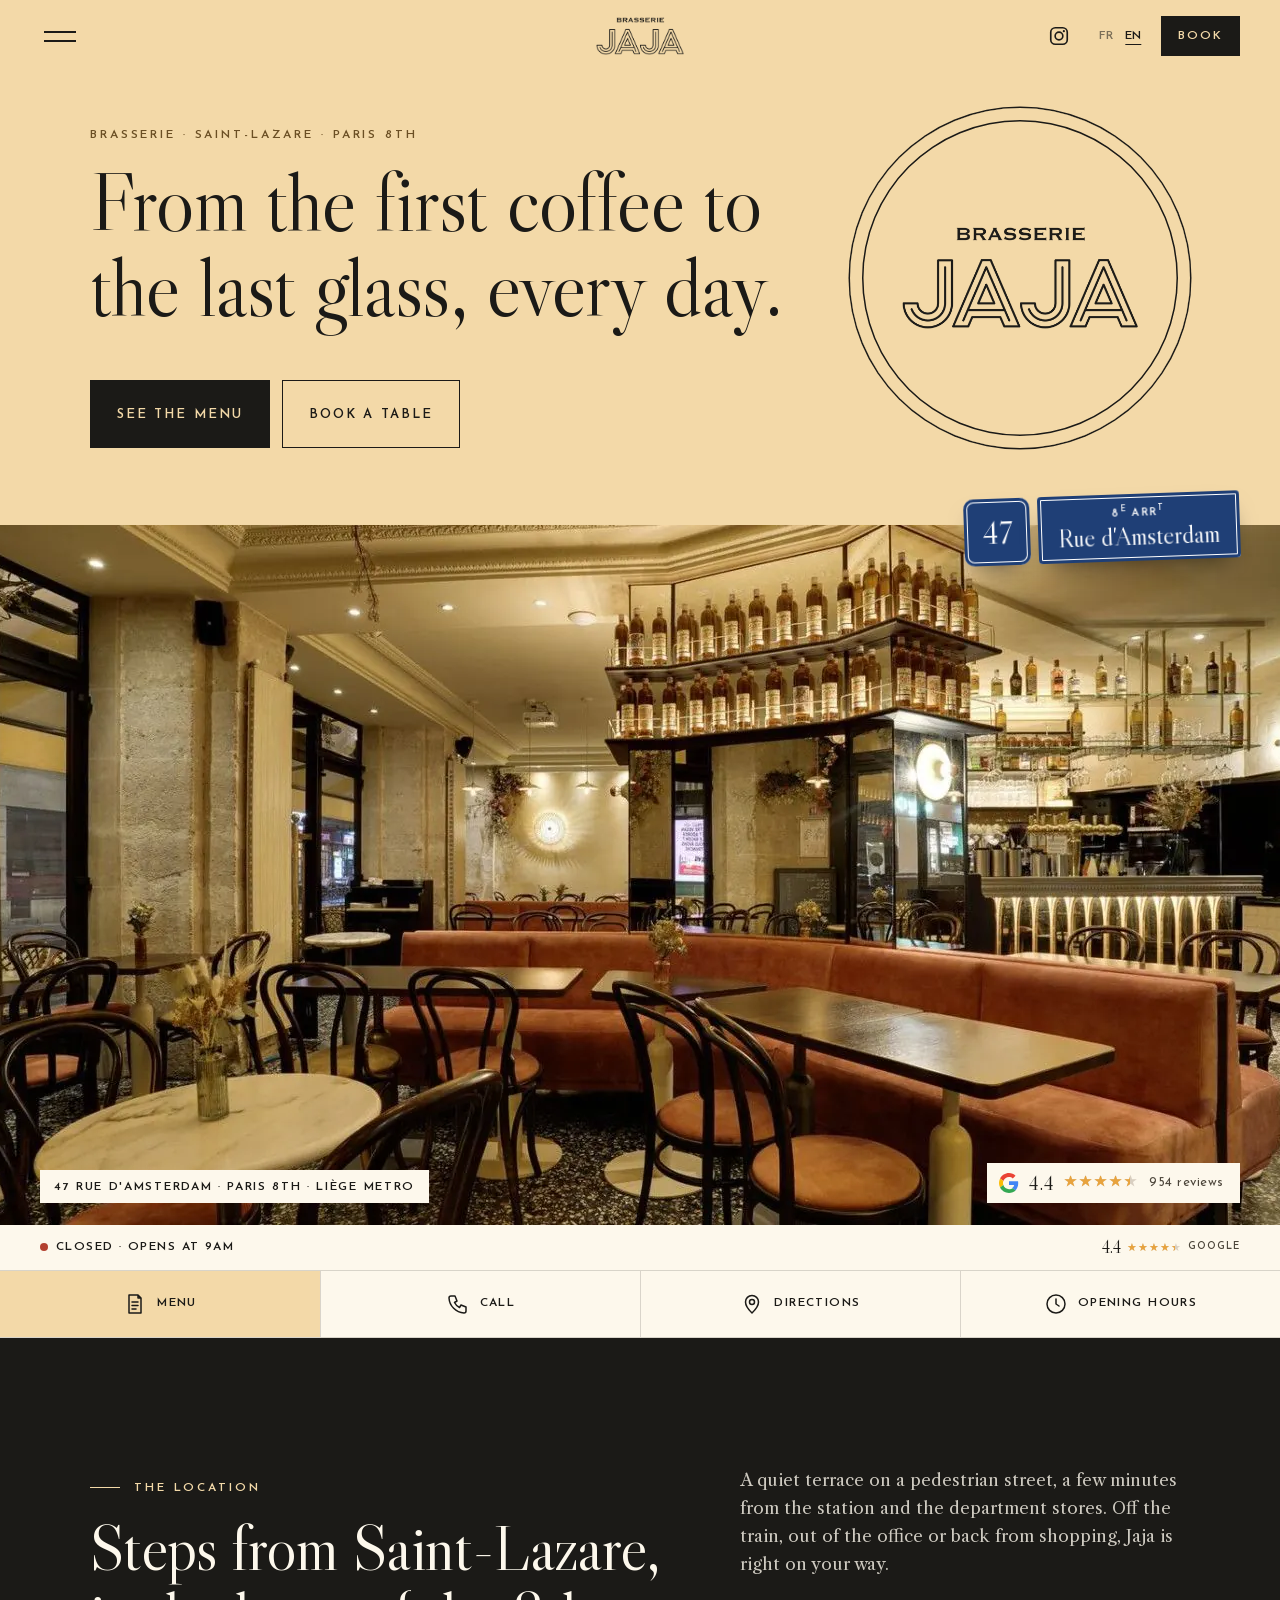
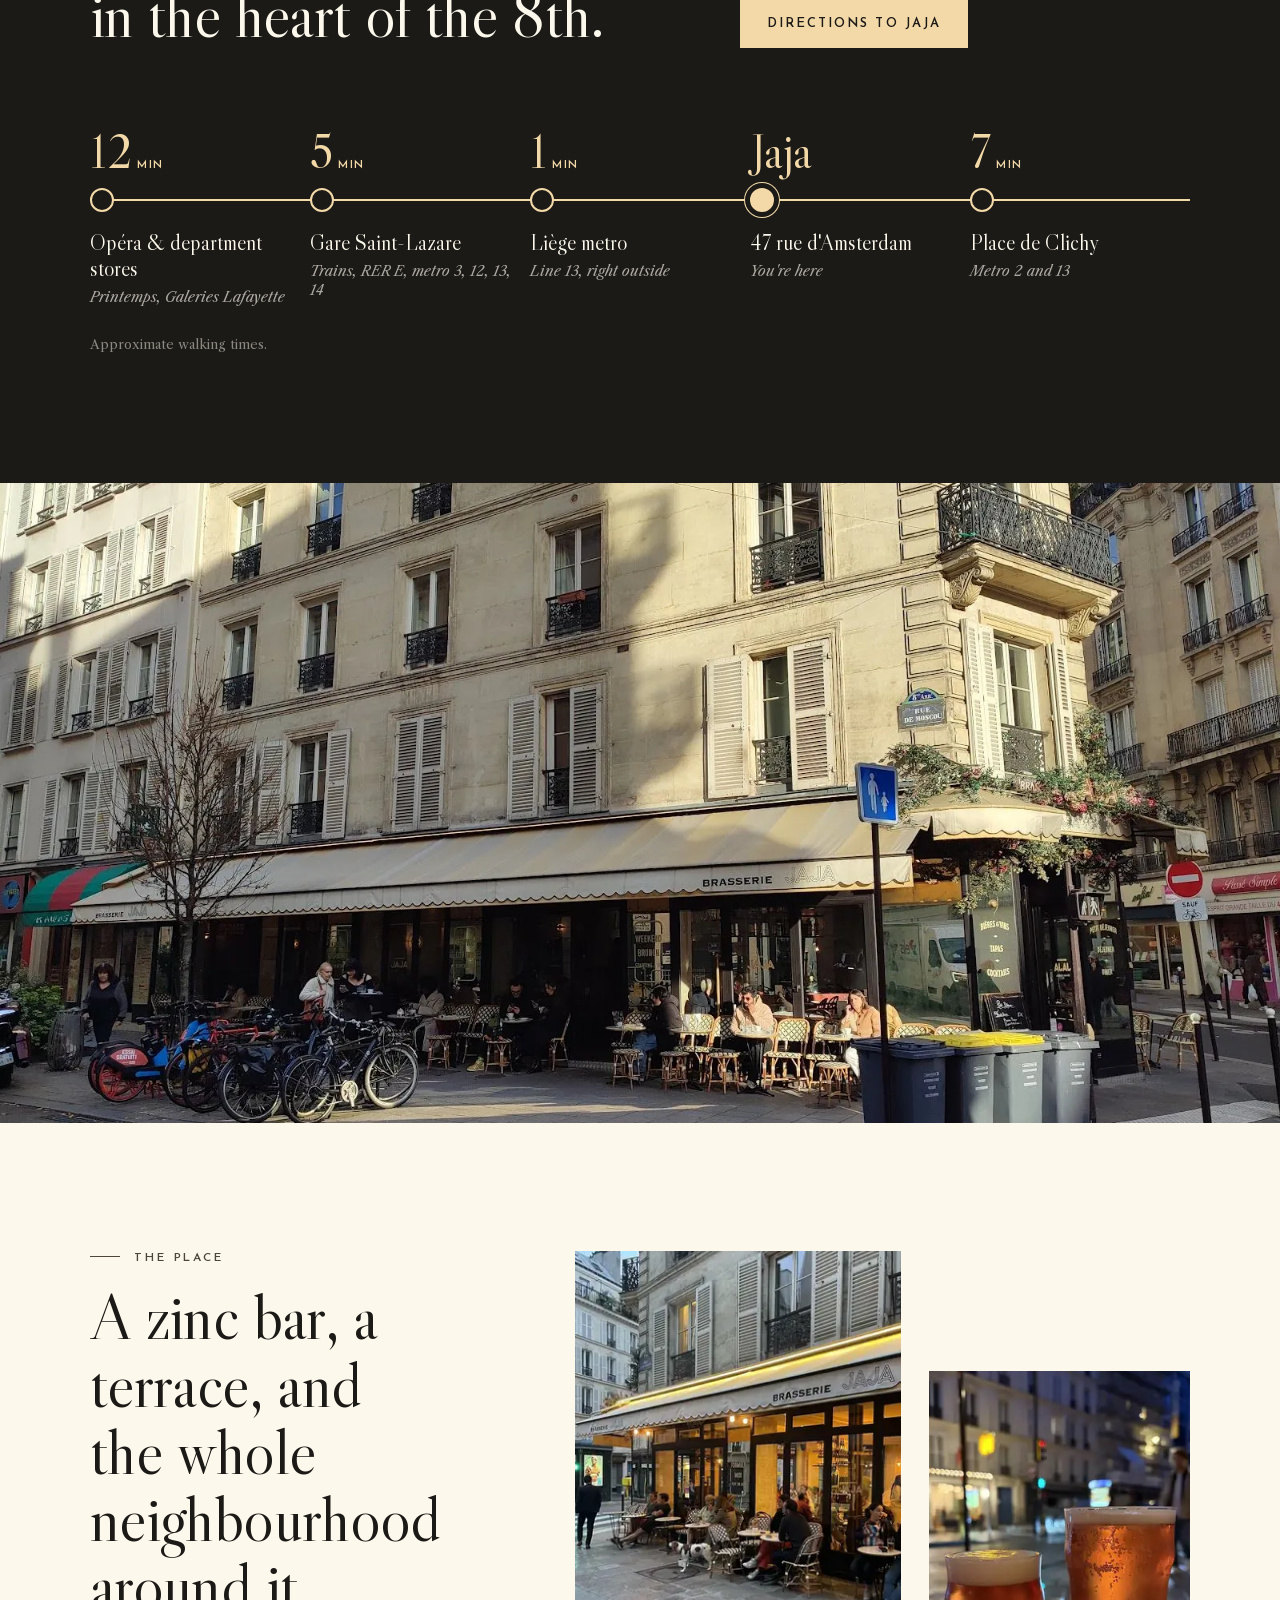
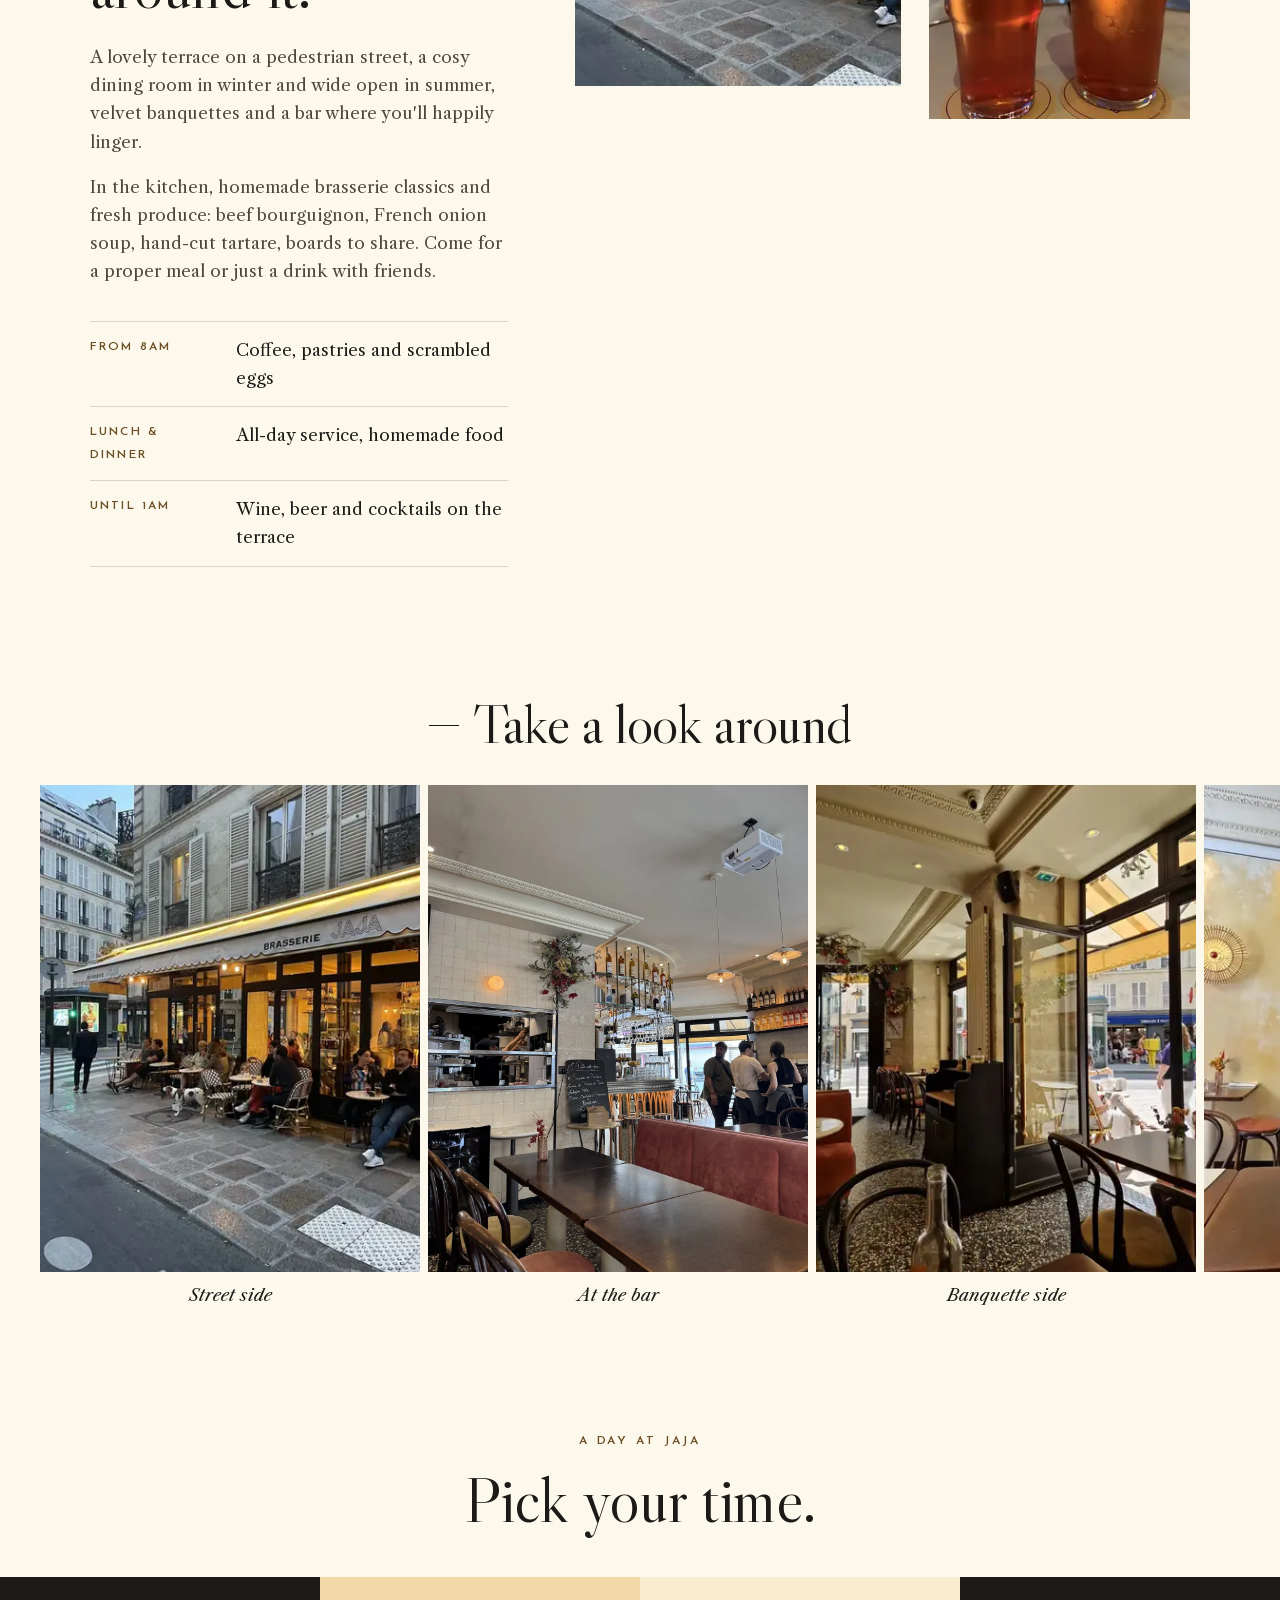
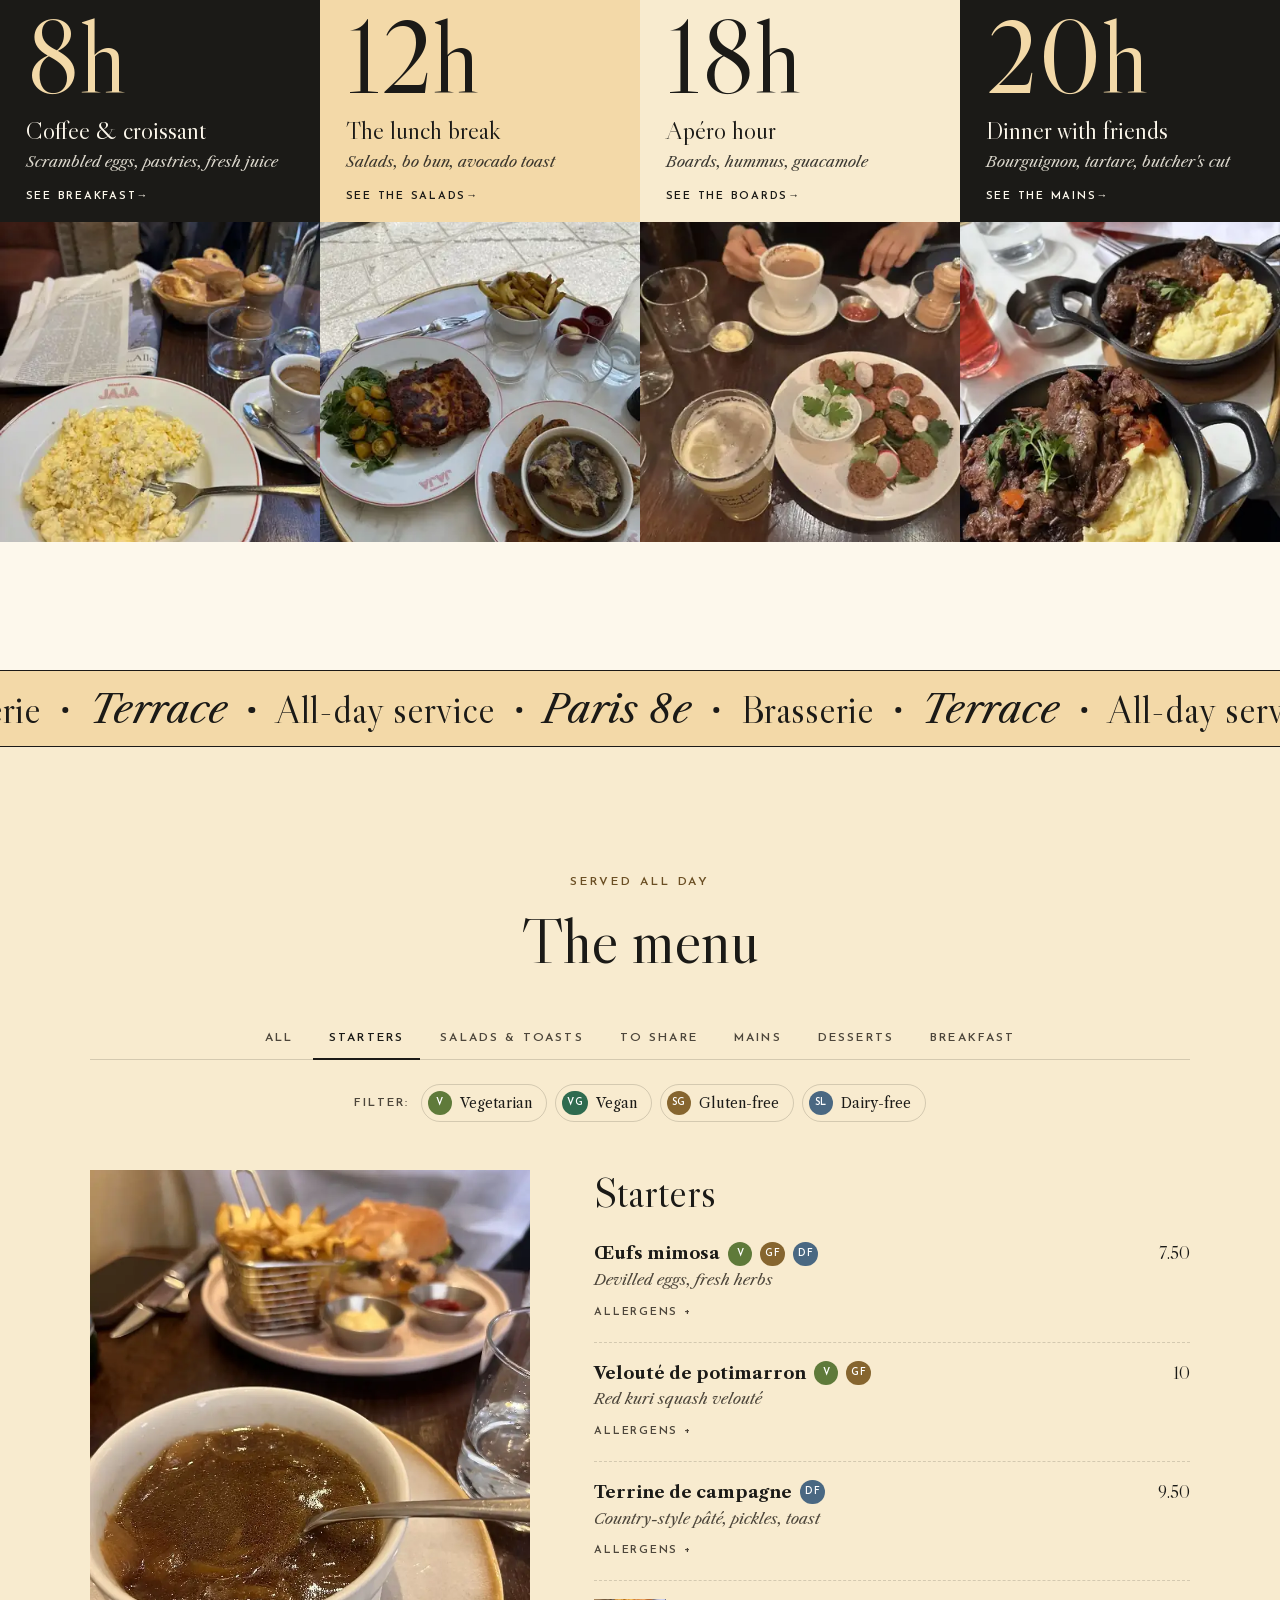
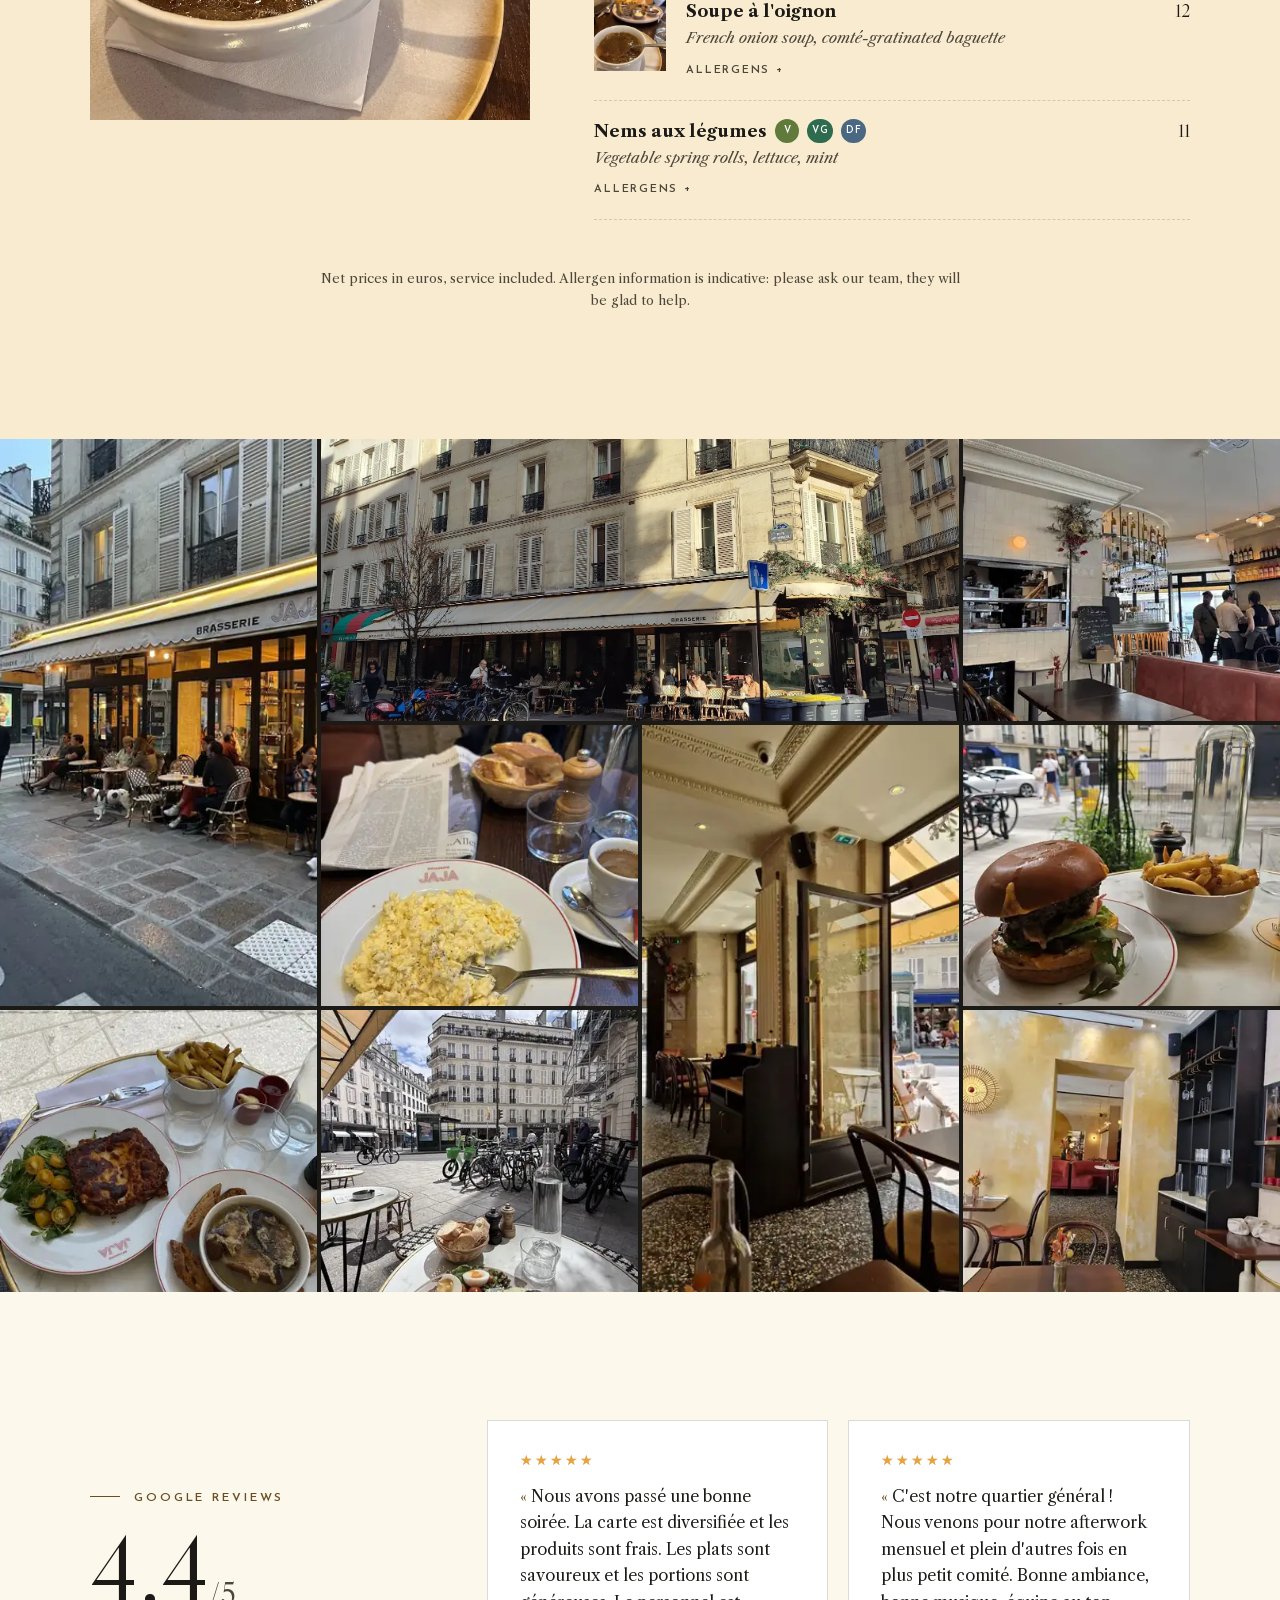
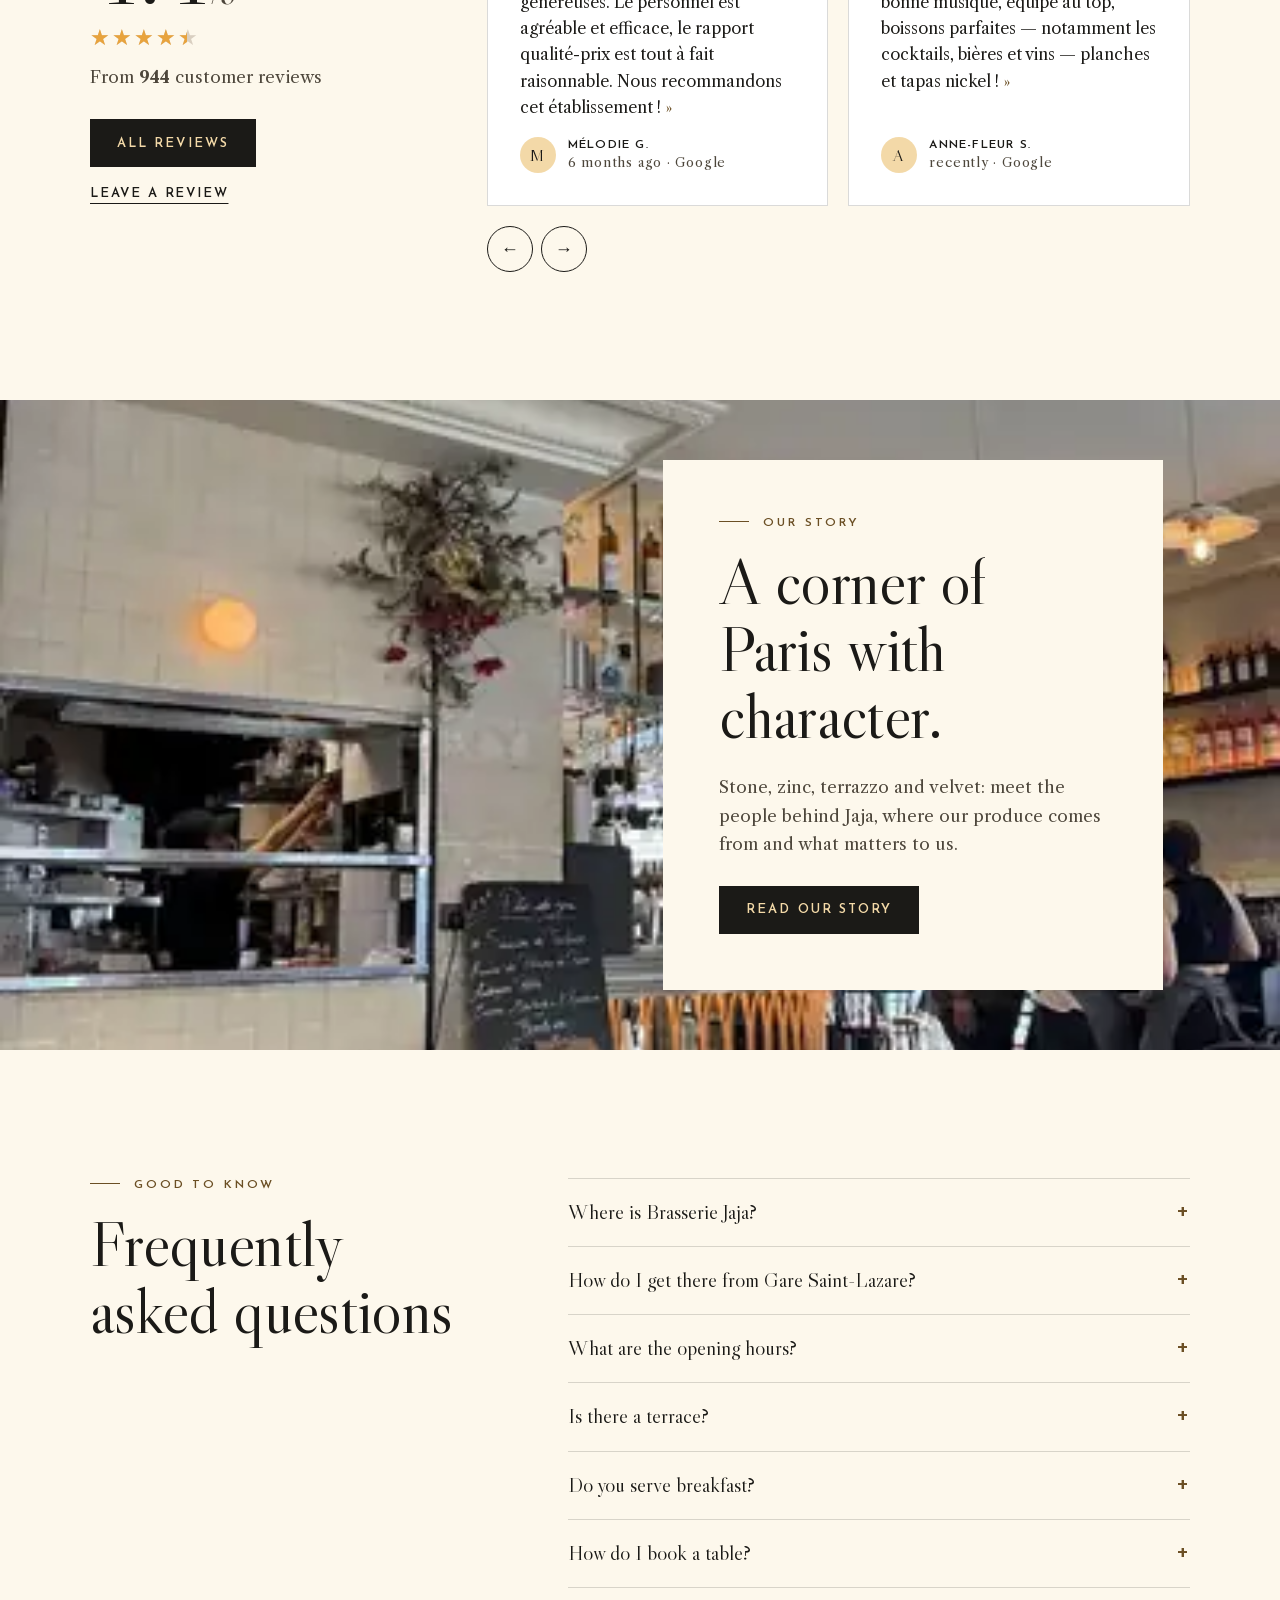
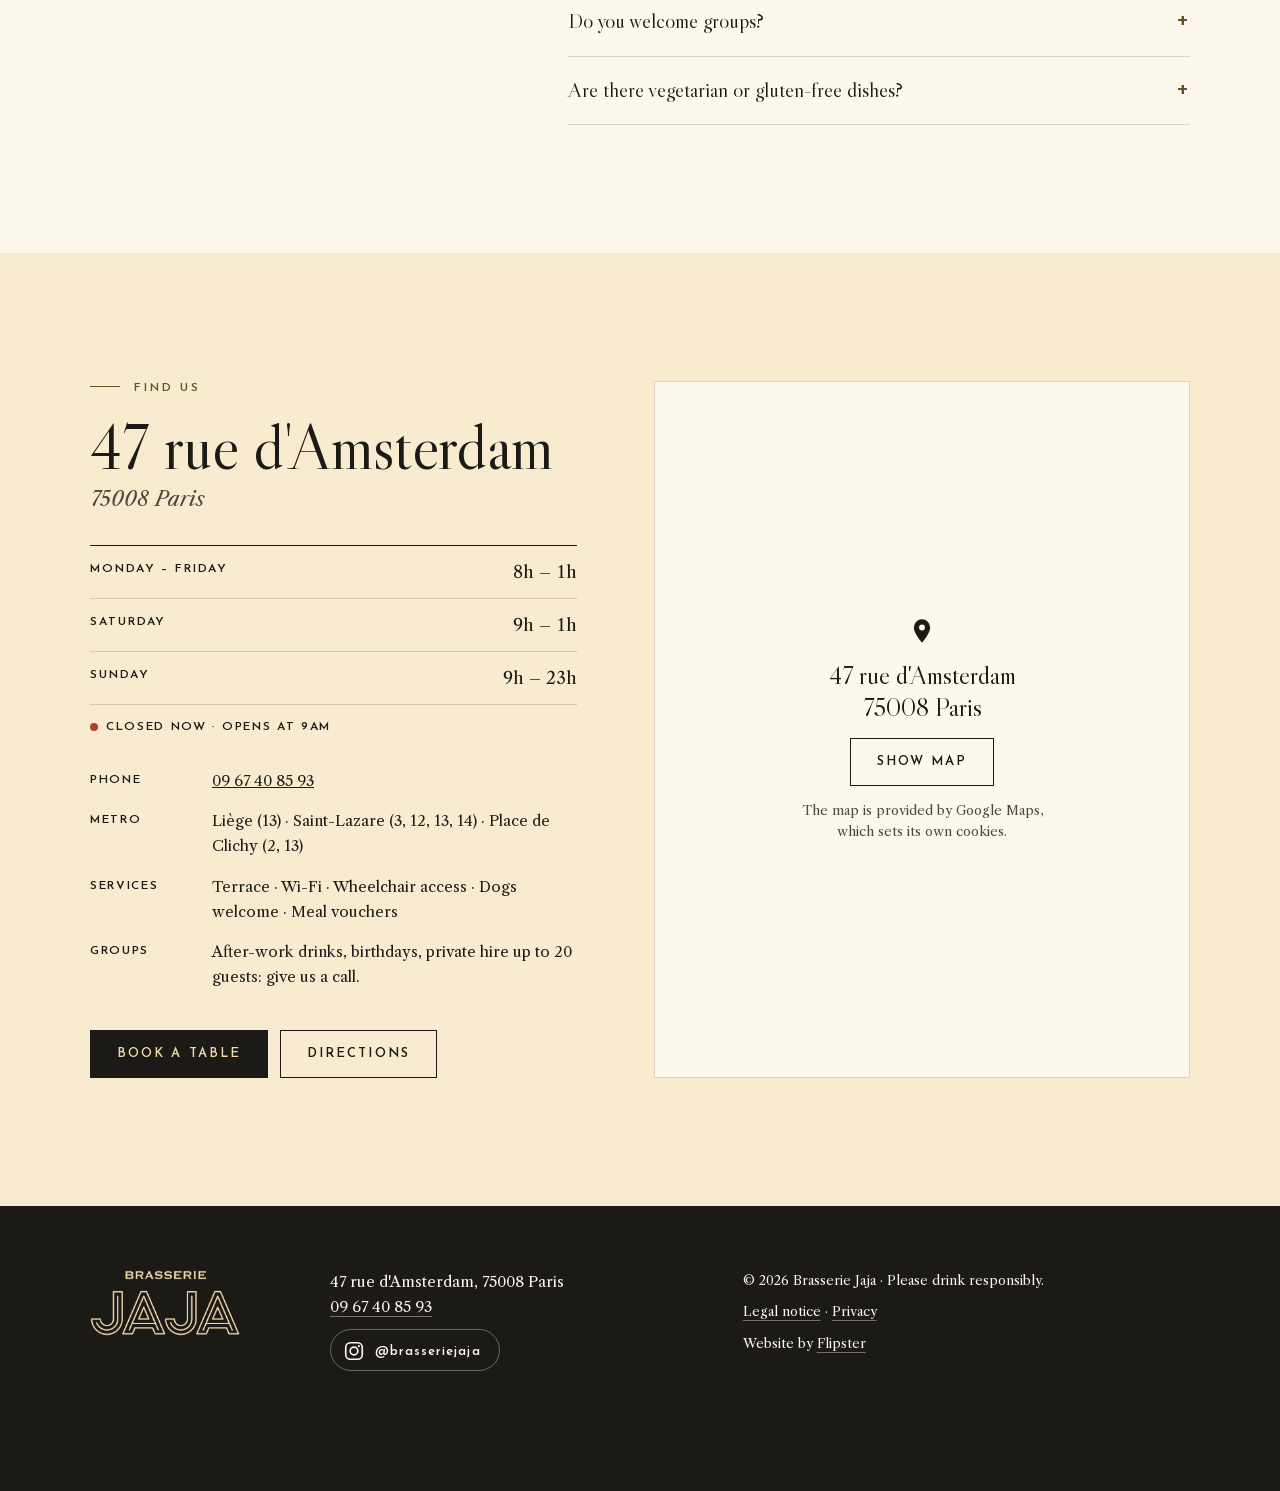
==== commit 60d5560f: "Nouvelle organisation, style d'origine : sable, crème, Caslon et logo rond Garde la ligne de métro, " ====
--- a/index.html
+++ b/index.html
@@ -20,7 +20,7 @@
   <meta property="og:image:width" content="1400">
   <meta property="og:image:height" content="700">
   <meta name="twitter:card" content="summary_large_image">
-  <meta name="theme-color" content="#A23C1C">
+  <meta name="theme-color" content="#F3D9A8">
   <link rel="icon" href="assets/img/favicon.png">
   <link rel="apple-touch-icon" href="assets/img/apple-touch-icon.png">
   <script>
@@ -35,9 +35,9 @@
         window.addEventListener("load",function(){top();setTimeout(top,0);});
       }})();
   </script>
-  <link rel="preload" href="assets/fonts/anton.woff2" as="font" type="font/woff2" crossorigin>
-  <link rel="preload" href="assets/fonts/newsreader.woff2" as="font" type="font/woff2" crossorigin>
-  <link rel="stylesheet" href="assets/css/jaja.css?v=41">
+  <link rel="preload" href="assets/fonts/caslon-display.woff2" as="font" type="font/woff2" crossorigin>
+  <link rel="preload" href="assets/fonts/josefin-sans.woff2" as="font" type="font/woff2" crossorigin>
+  <link rel="stylesheet" href="assets/css/jaja.css?v=42">
   <script type="application/ld+json">
 [
  {
@@ -243,6 +243,7 @@
   <!-- HERO -->
   <section class="hero">
     <div class="hero__inner">
+      <div class="hero__medal"><img src="assets/img/logo-jaja-ink.png" alt="Brasserie Jaja" width="455" height="200"></div>
       <p class="eyebrow eyebrow--light" data-i18n="hero.eyebrow">Brasserie · Saint-Lazare · Paris 8e</p>
       <h1 class="hero__title"><span class="sr" data-i18n="hero.h1">Brasserie Jaja, restaurant et bar à Saint-Lazare, Paris 8e : </span><span data-i18n="hero.lead">Du premier café au dernier verre, tous les jours.</span></h1>
       <div class="hero__cta">
@@ -524,10 +525,10 @@
   <div class="lightbox__media" id="lightboxMedia"></div>
 </div>
 
-<script src="assets/js/config.js?v=41"></script>
-<script src="assets/js/carte.js?v=41"></script>
-<script src="assets/js/i18n.js?v=41"></script>
-<script src="assets/js/motion.js?v=41"></script>
-<script src="assets/js/main.js?v=41"></script>
+<script src="assets/js/config.js?v=42"></script>
+<script src="assets/js/carte.js?v=42"></script>
+<script src="assets/js/i18n.js?v=42"></script>
+<script src="assets/js/motion.js?v=42"></script>
+<script src="assets/js/main.js?v=42"></script>
 </body>
 </html>
--- a/assets/css/jaja.css
+++ b/assets/css/jaja.css
@@ -1,31 +1,34 @@
 /* Brasserie Jaja — feuille de style
-   Affiche de brasserie : grands titres, aplats francs, velours des banquettes,
-   sable du logo, noir de l'ardoise, plaque de rue parisienne. */
-
-@font-face { font-family: "Anton"; font-style: normal; font-weight: 400; font-display: swap; src: url("../fonts/anton.woff2") format("woff2"); }
-@font-face { font-family: "Newsreader"; font-style: normal; font-weight: 400; font-display: swap; src: url("../fonts/newsreader.woff2") format("woff2"); }
-@font-face { font-family: "Newsreader"; font-style: italic; font-weight: 400; font-display: swap; src: url("../fonts/newsreader-italic.woff2") format("woff2"); }
-@font-face { font-family: "Newsreader"; font-style: normal; font-weight: 600; font-display: swap; src: url("../fonts/newsreader-semibold.woff2") format("woff2"); }
-@font-face { font-family: "Barlow Condensed"; font-style: normal; font-weight: 600; font-display: swap; src: url("../fonts/barlow-condensed.woff2") format("woff2"); }
+   Couleurs reprises du logo Instagram de la brasserie :
+   fond sable, logo noir, crème. */
+
+/* Polices hébergées sur le site (pas d'appel à Google Fonts) */
+@font-face { font-family: "Josefin Sans"; font-style: normal; font-weight: 400 600; font-display: swap; src: url("../fonts/josefin-sans.woff2") format("woff2"); }
+@font-face { font-family: "Libre Caslon Display"; font-style: normal; font-weight: 400; font-display: swap; src: url("../fonts/caslon-display.woff2") format("woff2"); }
+@font-face { font-family: "Libre Caslon Text"; font-style: normal; font-weight: 400; font-display: swap; src: url("../fonts/caslon-text.woff2") format("woff2"); }
+@font-face { font-family: "Libre Caslon Text"; font-style: italic; font-weight: 400; font-display: swap; src: url("../fonts/caslon-text-italic.woff2") format("woff2"); }
+@font-face { font-family: "Libre Caslon Text"; font-style: normal; font-weight: 700; font-display: swap; src: url("../fonts/caslon-text-bold.woff2") format("woff2"); }
 
 :root {
-  --velours: #a23c1c;
   --sand: #f3d9a8;
+  --ocre: #6b4f24; /* petits textes d'accent */
   --ink: #1b1a17;
   --ink-soft: #4d463b;
-  --paper: #fbf3e2;
+  --stone: #f8ebcf;
+  --paper: #fdf8ec;
   --plaque: #1f3f76;
-  --line: rgba(27, 26, 23, .22);
-  --line-light: rgba(251, 243, 226, .24);
-
-  --display: "Anton", Impact, "Arial Narrow", sans-serif;
-  --text: "Newsreader", Georgia, serif;
-  --label: "Barlow Condensed", "Arial Narrow", sans-serif;
+  --gold: #e8a33d;
+  --line: rgba(29, 25, 22, .16);
+  --line-light: rgba(248, 243, 234, .22);
+
+  --serif-d: "Libre Caslon Display", Georgia, serif;
+  --serif: "Libre Caslon Text", Georgia, serif;
+  --caps: "Josefin Sans", "Futura", "Avenir Next", sans-serif;
 
   --ease: cubic-bezier(.2, .7, .1, 1);
-  --wrap: 1320px;
-  --gutter: clamp(16px, 3.4vw, 48px);
-  --section: clamp(64px, 9vw, 130px);
+  --wrap: 1180px;
+  --gutter: clamp(16px, 4vw, 40px);
+  --section: clamp(64px, 10vw, 130px);
 }
 
 *, *::before, *::after { box-sizing: border-box; }
@@ -33,12 +36,11 @@
 html { scroll-behavior: smooth; -webkit-text-size-adjust: 100%; }
 @media (prefers-reduced-motion: reduce) { html { scroll-behavior: auto; } *, *::before, *::after { transition: none !important; animation: none !important; } }
 
-body { margin: 0; background: var(--paper); color: var(--ink); font: 400 19px/1.5 var(--text); overflow-x: hidden; }
+body { margin: 0; background: var(--paper); color: var(--ink); font: 17px/1.65 var(--serif); overflow-x: hidden; }
 img { display: block; max-width: 100%; height: auto; }
 a { color: inherit; }
 button { font: inherit; color: inherit; cursor: pointer; }
-:focus-visible { outline: 3px solid var(--plaque); outline-offset: 3px; }
-strong { font-weight: 600; }
+:focus-visible { outline: 2px solid var(--ink); outline-offset: 3px; }
 
 .wrap { max-width: var(--wrap); margin: 0 auto; padding: 0 var(--gutter); }
 .sr { position: absolute; width: 1px; height: 1px; overflow: hidden; clip: rect(0 0 0 0); white-space: nowrap; }
@@ -46,414 +48,422 @@
 .skip:focus { left: 8px; }
 
 /* ---------- Typo ---------- */
-.eyebrow { font: 600 16px/1.1 var(--label); letter-spacing: .1em; text-transform: uppercase; color: var(--velours); margin: 0 0 16px; }
+.eyebrow { font: 600 12px/1.2 var(--caps); letter-spacing: .24em; text-transform: uppercase; color: var(--ocre); margin: 0 0 18px; }
 .eyebrow--light { color: var(--sand); }
-.h2 { font: 400 clamp(46px, 7.6vw, 112px)/.98 var(--display); text-transform: uppercase; margin: 0 0 24px; text-wrap: balance; }
-.section-head { margin-bottom: clamp(32px, 4vw, 56px); }
-.section-head--center { text-align: left; }
-.link { font: 600 17px/1 var(--label); letter-spacing: .08em; text-transform: uppercase; text-underline-offset: 5px; }
-.link:hover { color: var(--velours); }
+.h2 { font: 400 clamp(36px, 5.2vw, 64px)/1.05 var(--serif-d); letter-spacing: -.01em; margin: 0 0 24px; text-wrap: balance; }
+.section-head { margin-bottom: 44px; }
+.section-head--center { text-align: center; }
+.link { font: 600 13px/1 var(--caps); letter-spacing: .14em; text-transform: uppercase; text-underline-offset: 6px; }
+.link:hover { color: var(--ocre); }
 
 /* ---------- Boutons ---------- */
 .btn {
   display: inline-flex; align-items: center; justify-content: center;
-  min-height: 56px; padding: 0 28px;
-  font: 400 20px/1 var(--display); letter-spacing: .03em; text-transform: uppercase; text-decoration: none;
-  border: 2px solid transparent; border-radius: 0; white-space: nowrap;
+  min-height: 48px; padding: 0 26px;
+  font: 600 13px/1 var(--caps); letter-spacing: .16em; text-transform: uppercase; text-decoration: none;
+  border: 1px solid transparent; border-radius: 0; white-space: nowrap;
+  position: relative; overflow: hidden; isolation: isolate;
   background: transparent; -webkit-appearance: none; appearance: none;
-  transition: background .2s, color .2s, border-color .2s, translate .2s var(--ease);
-}
-.btn:hover { translate: 0 -3px; }
-.btn--sand { background: var(--sand); color: var(--ink); border-color: var(--sand); }
-.btn--sand:hover { background: var(--paper); border-color: var(--paper); }
-.btn--line-light { border-color: var(--sand); color: var(--sand); }
-.btn--line-light:hover { background: var(--sand); color: var(--ink); }
-.btn--dark, .btn--red { background: var(--ink); color: var(--sand); border-color: var(--ink); }
-.btn--dark:hover, .btn--red:hover { background: var(--velours); border-color: var(--velours); color: var(--paper); }
-.btn--line, .btn--ghost { border-color: var(--ink); color: var(--ink); }
-.btn--line:hover, .btn--ghost:hover { background: var(--ink); color: var(--sand); }
-
-/* ---------- Navigation : un logo au centre, le menu plein écran ---------- */
+  transition: color .35s var(--ease), border-color .35s var(--ease);
+}
+.btn::before { content: ""; position: absolute; inset: 0; z-index: -1; transform: scaleX(0); transform-origin: right; transition: transform .5s var(--ease); }
+.btn:hover::before { transform: scaleX(1); transform-origin: left; }
+.btn--red, .btn--dark { background: var(--ink); color: var(--sand); }
+.btn--red::before, .btn--dark::before { background: var(--stone); }
+.btn--red:hover, .btn--dark:hover { color: var(--ink); border-color: var(--ink); }
+.btn--line, .btn--ghost, .btn--line-light { border-color: var(--ink); color: var(--ink); }
+.btn--line::before, .btn--ghost::before, .btn--line-light::before { background: var(--ink); }
+.btn--line:hover, .btn--ghost:hover, .btn--line-light:hover { color: var(--paper); }
+.btn--sand { background: var(--ink); color: var(--sand); }
+.btn--sand::before { background: var(--paper); }
+.btn--sand:hover { color: var(--ink); border-color: var(--ink); }
+
+/* ---------- Navigation : logo au centre, menu plein écran ---------- */
 .nav {
   position: fixed; inset: 0 0 auto; z-index: 50;
   display: grid; grid-template-columns: 1fr auto 1fr; align-items: center; gap: 16px;
   height: 72px; padding: 0 var(--gutter);
-  color: var(--paper);
-  transition: background .25s, color .25s, height .25s, translate .45s var(--ease);
+  color: var(--ink);
+  transition: background .3s, height .3s, box-shadow .3s, translate .5s var(--ease);
 }
 .nav.is-hidden { translate: 0 -100%; }
-.nav.is-solid { background: var(--paper); color: var(--ink); height: 60px; border-bottom: 2px solid var(--ink); }
-.nav__logo { grid-column: 2; grid-row: 1; display: block; width: 84px; position: relative; z-index: 2; }
+.nav.is-solid { background: var(--paper); height: 62px; box-shadow: 0 1px 0 var(--line); }
+.nav__logo { grid-column: 2; grid-row: 1; display: block; width: 88px; position: relative; z-index: 2; }
 .nav__logo img { width: 100%; height: auto; }
-.nav .logo-dark, .nav.is-solid .logo-light { display: none; }
-.nav.is-solid .logo-dark { display: block; }
-.nav.menu-open { background: none; border: 0; color: var(--paper); }
+.nav .logo-light { display: none; }
+.nav .logo-dark { display: block; }
+.nav.menu-open { background: none; box-shadow: none; color: var(--paper); }
 .nav.menu-open .logo-dark { display: none; }
 .nav.menu-open .logo-light { display: block; }
-.nav__end { grid-column: 3; grid-row: 1; display: flex; align-items: center; justify-content: flex-end; gap: 14px; position: relative; z-index: 2; }
-.nav .btn--red { min-height: 42px; padding: 0 18px; font-size: 17px; background: var(--sand); color: var(--ink); border-color: var(--sand); }
-.nav.is-solid:not(.menu-open) .btn--red { background: var(--ink); color: var(--sand); border-color: var(--ink); }
-.nav__insta { display: grid; place-items: center; width: 40px; height: 40px; transition: scale .2s var(--ease); }
-.nav__insta:hover { scale: 1.15; }
-.lang { display: flex; font: 600 16px/1 var(--label); letter-spacing: .06em; }
-.lang button { background: none; border: 0; padding: 6px; opacity: .6; }
-.lang button[aria-pressed="true"] { opacity: 1; text-decoration: underline; text-underline-offset: 4px; }
-
-.nav__burger { position: absolute; z-index: 3; left: var(--gutter); top: 50%; translate: 0 -50%; width: 44px; height: 44px; background: none; border: 0; padding: 0; }
-.nav__end { position: static; }
+.nav__end { grid-column: 3; grid-row: 1; display: flex; align-items: center; justify-content: flex-end; gap: 14px; }
 .nav__end > *:not(.nav__burger) { position: relative; z-index: 2; }
-.nav__burger span:not(.sr) { position: absolute; left: 4px; right: 4px; height: 3px; background: currentColor; transition: transform .25s, top .25s; }
-.nav__burger span:nth-child(1) { top: 14px; }
-.nav__burger span:nth-child(2) { top: 26px; }
-.nav__burger[aria-expanded="true"] span:nth-child(1) { top: 20px; transform: rotate(45deg); }
-.nav__burger[aria-expanded="true"] span:nth-child(2) { top: 20px; transform: rotate(-45deg); }
+.nav .btn--red { min-height: 40px; padding: 0 16px; font-size: 12px; }
+.nav.menu-open .btn--red { background: var(--sand); color: var(--ink); }
+.nav__insta { display: grid; place-items: center; width: 40px; height: 40px; border-radius: 50%; transition: scale .25s var(--ease); }
+.nav__insta:hover { scale: 1.12; }
+.lang { display: flex; font: 600 12px/1 var(--caps); letter-spacing: .12em; }
+.lang button { background: none; border: 0; padding: 6px; opacity: .55; }
+.lang button[aria-pressed="true"] { opacity: 1; text-decoration: underline; text-underline-offset: 5px; }
+
+.nav__burger { position: absolute; z-index: 3; left: var(--gutter); top: 50%; translate: 0 -50%; width: 40px; height: 40px; background: none; border: 0; padding: 0; }
+.nav__burger span:not(.sr) { position: absolute; left: 4px; right: 4px; height: 1.5px; background: currentColor; transition: transform .25s, top .25s; }
+.nav__burger span:nth-child(1) { top: 15px; }
+.nav__burger span:nth-child(2) { top: 24px; }
+.nav__burger[aria-expanded="true"] span:nth-child(1) { top: 19px; transform: rotate(45deg); }
+.nav__burger[aria-expanded="true"] span:nth-child(2) { top: 19px; transform: rotate(-45deg); }
 
 .nav__links {
-  position: fixed; inset: 0; z-index: 1; display: flex; flex-direction: column; justify-content: center;
-  padding: 80px var(--gutter) 32px; background: var(--velours); color: var(--paper);
-  opacity: 0; visibility: hidden; overflow-y: auto; transition: opacity .2s, visibility .2s;
+  position: fixed; inset: 0; z-index: 1; display: flex; flex-direction: column; justify-content: center; align-items: center; text-align: center;
+  padding: 80px var(--gutter) 32px; background: var(--ink); color: var(--paper);
+  opacity: 0; visibility: hidden; overflow-y: auto; transition: opacity .25s, visibility .25s;
 }
 .nav__links.is-open { opacity: 1; visibility: visible; }
-.nav__links a { font: 400 clamp(44px, min(10vw, 11svh), 120px)/1.12 var(--display); text-transform: uppercase; text-decoration: none; transition: color .15s, translate .25s var(--ease); }
-.nav__links a:hover { color: var(--sand); translate: 12px 0; }
+.nav__links a { font: 400 clamp(36px, min(7vw, 9svh), 76px)/1.3 var(--serif-d); text-decoration: none; transition: color .2s; }
+.nav__links a:hover { color: var(--sand); }
 
 @media (max-width: 700px) {
-  .nav { grid-template-columns: auto 1fr auto; padding-left: calc(var(--gutter) + 52px); }
-  .nav__logo { grid-column: 1; width: 72px; }
+  .nav { grid-template-columns: auto 1fr auto; padding-left: calc(var(--gutter) + 48px); }
+  .nav__logo { grid-column: 1; width: 76px; }
   .nav .btn--red { display: none; }
   .nav__end { gap: 6px; }
 }
 
 /* ---------- Haut de page ---------- */
-.hero { background: var(--velours); color: var(--paper); }
-.hero__inner { padding: 96px var(--gutter) clamp(28px, 4vw, 48px); max-width: 1600px; margin: 0 auto; }
-.hero__title { margin: 0 0 clamp(20px, 3vw, 36px); font: 400 clamp(62px, min(12vw, 23svh), 230px)/.96 var(--display); text-transform: uppercase; text-wrap: balance; }
-.hero__cta { display: flex; gap: 12px; flex-wrap: wrap; }
+.hero { background: var(--sand); color: var(--ink); }
+.hero__inner {
+  display: grid; grid-template-columns: minmax(0, 1fr) auto; grid-template-areas: "eyebrow medal" "title medal" "cta medal"; column-gap: clamp(24px, 5vw, 72px); align-content: center;
+  max-width: var(--wrap); margin: 0 auto; padding: 108px var(--gutter) clamp(52px, 6vw, 84px);
+}
+.hero .eyebrow { grid-area: eyebrow; color: var(--ocre); align-self: end; }
+.hero__title { grid-area: title; margin: 0 0 30px; font: 400 clamp(42px, 6.4vw, 88px)/1.04 var(--serif-d); letter-spacing: -.01em; text-wrap: balance; }
+.hero__cta { grid-area: cta; display: flex; gap: 12px; flex-wrap: wrap; }
+.hero__medal {
+  grid-area: medal; align-self: center; width: clamp(220px, 27vw, 340px); aspect-ratio: 1; border-radius: 50%;
+  background: var(--sand); display: grid; place-items: center;
+  box-shadow: inset 0 0 0 12px var(--sand), inset 0 0 0 13.5px var(--ink), 0 0 0 1.5px var(--ink);
+}
+.hero__medal img { width: 70%; height: auto; }
 .hero__vue { position: relative; overflow-x: clip; }
-.hero__img { width: 100%; height: clamp(320px, 62vw, 760px); object-fit: cover; }
-.hero__addr { position: absolute; left: var(--gutter); bottom: 22px; margin: 0; padding: 8px 14px; background: var(--ink); color: var(--sand); font: 600 16px/1.2 var(--label); letter-spacing: .08em; text-transform: uppercase; }
+.hero__img { width: 100%; height: clamp(300px, 56vw, 700px); object-fit: cover; }
+.hero__addr { position: absolute; left: var(--gutter); bottom: 22px; margin: 0; padding: 10px 14px 8px; background: var(--paper); color: var(--ink); font: 600 12px/1.2 var(--caps); letter-spacing: .14em; text-transform: uppercase; }
 
 /* Plaque de rue parisienne */
-.plaque { position: absolute; right: var(--gutter); top: clamp(-52px, -3.4vw, -30px); display: flex; align-items: stretch; gap: 8px; text-decoration: none; color: #fff; rotate: -2deg; transition: rotate .3s var(--ease); }
+.plaque { position: absolute; right: var(--gutter); top: -30px; display: flex; align-items: stretch; gap: 8px; text-decoration: none; color: #fff; rotate: -2deg; transition: rotate .3s var(--ease); }
 .plaque:hover { rotate: 0deg; }
-.plaque__num, .plaque__rue { background: var(--plaque); box-shadow: inset 0 0 0 3px var(--plaque), inset 0 0 0 4px #fff, 0 12px 26px -12px rgba(0, 0, 0, .7); }
-.plaque__num { display: grid; place-items: center; min-width: 74px; padding: 0 12px; border-radius: 10px; font: 400 40px/1 var(--display); }
-.plaque__rue { display: block; padding: 10px 22px 12px; border-radius: 4px; text-align: center; }
-.plaque__rue small { display: block; font: 600 14px/1.1 var(--label); letter-spacing: .08em; text-transform: uppercase; }
+.plaque__num, .plaque__rue { background: var(--plaque); box-shadow: inset 0 0 0 3px var(--plaque), inset 0 0 0 4px #fff, 0 12px 26px -12px rgba(0, 0, 0, .6); }
+.plaque__num { display: grid; place-items: center; min-width: 66px; padding: 0 10px; border-radius: 10px; font: 400 32px/1 var(--serif-d); }
+.plaque__rue { display: block; padding: 11px 20px 11px; border-radius: 4px; text-align: center; }
+.plaque__rue small { display: block; font: 600 11px/1.1 var(--caps); letter-spacing: .12em; text-transform: uppercase; }
 .plaque__rue sup { font-size: .7em; }
-.plaque__rue strong { display: block; font: 600 clamp(20px, 2.4vw, 30px)/1.1 var(--label); letter-spacing: .05em; text-transform: uppercase; white-space: nowrap; }
-
-.gbadge { position: absolute; right: var(--gutter); bottom: 22px; display: flex; align-items: center; gap: 10px; background: var(--paper); color: var(--ink); padding: 8px 14px; text-decoration: none; font: 600 15px/1 var(--label); letter-spacing: .04em; }
+.plaque__rue strong { display: block; margin-top: 3px; font: 400 clamp(19px, 2vw, 25px)/1.1 var(--serif-d); white-space: nowrap; }
+
+.gbadge { position: absolute; right: var(--gutter); bottom: 22px; display: flex; align-items: center; gap: 10px; background: var(--paper); color: var(--ink); padding: 10px 16px 10px 12px; text-decoration: none; font: 600 13px/1 var(--caps); letter-spacing: .04em; }
 .gbadge__g { width: 20px; height: 20px; }
-.gbadge__score { font: 400 21px/1 var(--display); }
-.gbadge__count { color: var(--ink-soft); }
+.gbadge__score { font: 400 20px/1 var(--serif-d); }
+.gbadge__count { color: var(--ink-soft); font-weight: 400; }
 
 .stars { --r: 4.4; display: inline-block; font-size: 14px; letter-spacing: 2px; line-height: 1; position: relative; }
-.stars::before { content: "★★★★★"; color: rgba(27, 26, 23, .2); }
-.stars::after { content: "★★★★★"; color: var(--velours); position: absolute; left: 0; top: 0; width: calc(var(--r) / 5 * 100%); overflow: hidden; white-space: nowrap; }
-.stars--lg { font-size: 28px; }
+.stars::before { content: "★★★★★"; color: #d9cfc1; }
+.stars::after { content: "★★★★★"; color: var(--gold); position: absolute; left: 0; top: 0; width: calc(var(--r) / 5 * 100%); overflow: hidden; white-space: nowrap; }
+.stars--lg { font-size: 22px; }
 
 @media (max-width: 700px) {
+  .hero__inner { grid-template-columns: minmax(0, 1fr); grid-template-areas: "medal" "eyebrow" "title" "cta"; justify-items: center; text-align: center; padding: 84px var(--gutter) 56px; }
+  .hero__medal { width: min(190px, 52vw); margin-bottom: 22px; box-shadow: inset 0 0 0 8px var(--sand), inset 0 0 0 9.5px var(--ink), 0 0 0 1.5px var(--ink); }
+  .hero__title { margin-bottom: 22px; }
+  .hero__cta { width: 100%; }
   .hero__cta .btn { flex: 1 1 100%; }
   .plaque { right: 12px; top: -26px; gap: 5px; }
-  .plaque__num { min-width: 54px; font-size: 28px; }
-  .plaque__rue { padding: 7px 12px 9px; }
-  .plaque__rue small { font-size: 11px; }
-  .plaque__rue strong { font-size: 18px; letter-spacing: .03em; }
-  .hero__addr { left: 0; right: 0; bottom: 0; text-align: center; font-size: 15px; }
-  .gbadge { right: 12px; bottom: 50px; }
+  .plaque__num { min-width: 50px; font-size: 24px; }
+  .plaque__rue { padding: 8px 12px; }
+  .plaque__rue small { font-size: 9px; }
+  .plaque__rue strong { font-size: 17px; }
+  .hero__addr { left: 0; right: 0; bottom: 0; text-align: center; font-size: 11px; letter-spacing: .1em; }
+  .gbadge { right: 12px; bottom: 48px; }
 }
 
 /* ---------- Accès rapides ---------- */
-.quick { background: var(--ink); color: var(--paper); }
-.quick__status { display: flex; justify-content: space-between; align-items: center; gap: 12px; margin: 0; padding: 12px var(--gutter); }
-.quick__open { display: flex; align-items: center; gap: 8px; font: 600 16px/1.1 var(--label); letter-spacing: .06em; text-transform: uppercase; }
-.quick__open::before { content: ""; flex: none; width: 10px; height: 10px; border-radius: 50%; background: var(--dot, transparent); }
-.quick__rating { display: flex; align-items: center; gap: 6px; text-decoration: none; font: 400 19px/1 var(--display); white-space: nowrap; }
-.quick__rating .stars { font-size: 12px; letter-spacing: 1px; }
-.quick__rating .stars::before { color: rgba(251, 243, 226, .25); }
-.quick__rating .stars::after { color: var(--sand); }
-.quick__google { font: 600 13px/1 var(--label); letter-spacing: .08em; text-transform: uppercase; opacity: .75; }
-.quick__grid { display: grid; grid-template-columns: repeat(4, 1fr); border-top: 1px solid var(--line-light); }
-.quick__item { display: flex; align-items: center; justify-content: center; gap: 10px; min-height: 68px; padding: 10px 4px; text-decoration: none; font: 400 clamp(15px, 1.7vw, 24px)/1 var(--display); letter-spacing: .03em; text-transform: uppercase; transition: background .2s, color .2s; }
-.quick__item + .quick__item { border-left: 1px solid var(--line-light); }
-.quick__item:hover { background: var(--velours); }
+.quick { background: var(--paper); border-bottom: 1px solid var(--line); }
+.quick__status { display: flex; justify-content: space-between; align-items: center; gap: 12px; margin: 0; padding: 14px var(--gutter); }
+.quick__open { display: flex; align-items: center; gap: 8px; font: 600 12px/1.2 var(--caps); letter-spacing: .12em; text-transform: uppercase; }
+.quick__open::before { content: ""; flex: none; width: 8px; height: 8px; border-radius: 50%; background: var(--dot, transparent); }
+.quick__rating { display: flex; align-items: center; gap: 6px; text-decoration: none; font: 400 17px/1 var(--serif-d); white-space: nowrap; }
+.quick__rating .stars { font-size: 11px; letter-spacing: 1px; }
+.quick__google { font: 600 10px/1 var(--caps); letter-spacing: .1em; text-transform: uppercase; color: var(--ink-soft); }
+.quick__grid { display: grid; grid-template-columns: repeat(4, 1fr); border-top: 1px solid var(--line); }
+.quick__item { display: flex; align-items: center; justify-content: center; gap: 10px; min-height: 66px; padding: 10px 4px; text-decoration: none; font: 600 12px/1.1 var(--caps); letter-spacing: .12em; text-transform: uppercase; transition: background .25s; }
+.quick__item + .quick__item { border-left: 1px solid var(--line); }
+.quick__item:hover { background: var(--stone); }
 .quick__item svg { flex: none; width: 24px; height: 24px; fill: none; stroke: currentColor; stroke-width: 1.5; stroke-linecap: round; stroke-linejoin: round; }
-.quick__item--main { background: var(--sand); color: var(--ink); }
-.quick__item--main:hover { background: var(--paper); }
+.quick__item--main, .quick__item--main:hover { background: var(--sand); }
 @media (max-width: 700px) {
-  .quick__item { flex-direction: column; gap: 6px; min-height: 76px; }
+  .quick__item { flex-direction: column; gap: 7px; min-height: 76px; font-size: 10.5px; letter-spacing: .08em; }
+}
+@media (max-width: 360px) {
+  .quick__item { font-size: 9px; letter-spacing: .04em; }
+  .quick__open { font-size: 10px; letter-spacing: .06em; }
   .quick__google { display: none; }
 }
-@media (max-width: 360px) { .quick__item { font-size: 13px; } .quick__open { font-size: 14px; } }
 
 /* ---------- L'emplacement : la ligne de métro du Jaja ---------- */
-.quartier { background: var(--sand); padding-top: var(--section); }
-.quartier__head { display: grid; grid-template-columns: 1.5fr 1fr; gap: clamp(20px, 5vw, 72px); align-items: end; margin-bottom: clamp(40px, 6vw, 80px); }
+.quartier { background: var(--ink); color: var(--paper); padding-top: var(--section); }
+.quartier .eyebrow { color: var(--sand); }
+.quartier__head { display: grid; grid-template-columns: 1.3fr 1fr; gap: clamp(20px, 5vw, 72px); align-items: end; margin-bottom: clamp(44px, 6vw, 80px); }
 .quartier__head .h2 { margin: 0; }
-.quartier__text p { margin: 0 0 22px; }
+.quartier__text p { margin: 0 0 22px; color: rgba(253, 248, 236, .8); }
+.quartier .btn--dark { background: var(--sand); color: var(--ink); }
+.quartier .btn--dark::before { background: var(--paper); }
+.quartier .btn--dark:hover { border-color: var(--paper); }
 .ligne { list-style: none; margin: 0; padding: 0; display: grid; grid-template-columns: repeat(5, 1fr); position: relative; }
-.ligne::before { content: ""; position: absolute; left: 0; right: 0; top: 74px; height: 10px; background: var(--velours); }
+.ligne::before { content: ""; position: absolute; left: 0; right: 0; top: 74px; height: 2px; background: var(--sand); }
 .ligne__st { position: relative; display: flex; flex-direction: column; align-items: flex-start; padding: 0 14px 0 0; }
-.ligne__st::before { order: 1; }
-.ligne__st strong { order: 2; }
-.ligne__st em { order: 3; }
-.ligne__min { display: block; height: 62px; font: 400 54px/1 var(--display); text-transform: uppercase; white-space: nowrap; }
-.ligne__min small { font: 600 16px/1 var(--label); letter-spacing: .06em; margin-left: 4px; }
-.ligne__st::before { content: ""; display: block; width: 34px; height: 34px; margin-bottom: 18px; border-radius: 50%; background: var(--paper); border: 7px solid var(--ink); position: relative; }
-.ligne__st strong { display: block; font: 400 clamp(19px, 1.9vw, 25px)/1.12 var(--display); letter-spacing: .01em; text-transform: uppercase; }
-.ligne__st em { display: block; margin-top: 6px; font-size: 16px; line-height: 1.3; color: var(--ink-soft); }
-.ligne__st--jaja .ligne__min { color: var(--velours); }
-.ligne__st--jaja::before { background: var(--velours); scale: 1.25; transform-origin: left center; }
-.quartier__note { margin: 26px 0 var(--section); font-size: 15px; color: var(--ink-soft); }
+.ligne__st::before { content: ""; order: 1; display: block; width: 24px; height: 24px; margin: 3px 0 18px; border-radius: 50%; background: var(--ink); border: 2px solid var(--sand); position: relative; }
+.ligne__min { display: block; height: 60px; font: 400 48px/1.1 var(--serif-d); color: var(--sand); white-space: nowrap; }
+.ligne__min small { font: 600 11px/1 var(--caps); letter-spacing: .14em; text-transform: uppercase; margin-left: 5px; }
+.ligne__st strong { order: 2; display: block; font: 400 clamp(18px, 1.7vw, 22px)/1.2 var(--serif-d); }
+.ligne__st em { order: 3; display: block; margin-top: 6px; font-size: 14px; line-height: 1.4; color: rgba(253, 248, 236, .65); }
+.ligne__st--jaja::before { background: var(--sand); box-shadow: 0 0 0 5px var(--ink), 0 0 0 6px var(--sand); }
+.quartier__note { margin: 26px 0 var(--section); font-size: 13px; color: rgba(253, 248, 236, .5); }
 .quartier__vue { margin: 0; overflow: hidden; }
-.quartier__vue img { width: 100%; height: clamp(280px, 52vw, 740px); object-fit: cover; }
+.quartier__vue img { width: 100%; height: clamp(280px, 50vw, 680px); object-fit: cover; }
 @media (max-width: 800px) {
-  .quartier__head { grid-template-columns: 1fr; }
-  .ligne { grid-template-columns: 1fr; padding-left: 0; }
-  .ligne::before { left: 12px; right: auto; top: 12px; bottom: 12px; width: 10px; height: auto; }
-  .ligne__st { display: grid; grid-template-columns: 34px 76px 1fr; column-gap: 14px; align-items: center; padding: 12px 0; }
+  .quartier__head { grid-template-columns: minmax(0, 1fr); }
+  .ligne { grid-template-columns: minmax(0, 1fr); }
+  .ligne::before { left: 11px; right: auto; top: 12px; bottom: 12px; width: 2px; height: auto; }
+  .ligne__st { display: grid; grid-template-columns: 24px 74px minmax(0, 1fr); column-gap: 14px; align-items: center; padding: 13px 0; }
   .ligne__st::before { grid-column: 1; grid-row: 1 / 3; margin: 0; }
-  .ligne__min { grid-column: 2; grid-row: 1 / 3; height: auto; font-size: 34px; }
-  .ligne__min small { font-size: 13px; margin-left: 2px; }
+  .ligne__min { grid-column: 2; grid-row: 1 / 3; height: auto; font-size: 32px; }
+  .ligne__min small { font-size: 9px; margin-left: 3px; }
   .ligne__st strong { grid-column: 3; }
-  .ligne__st em { grid-column: 3; margin-top: 2px; font-size: 15px; }
-  .ligne__st--jaja::before { transform-origin: center; }
+  .ligne__st em { grid-column: 3; margin-top: 2px; }
 }
 
 /* ---------- La maison ---------- */
 .maison { padding: var(--section) 0; }
-.maison__grid { display: grid; grid-template-columns: repeat(12, 1fr); gap: 20px; align-items: start; }
-.maison__text { grid-column: 1 / 8; grid-row: 1; }
-.maison__text > p { max-width: 54ch; }
+.maison__grid { display: grid; grid-template-columns: 1.05fr .75fr .6fr; grid-template-rows: auto auto; gap: 28px; align-items: start; }
+.maison__text { grid-row: 1 / 3; padding-right: clamp(0px, 3vw, 40px); }
+.maison__text p { color: var(--ink-soft); max-width: 52ch; }
 .maison__photo { margin: 0; overflow: hidden; }
 .maison__photo img { width: 100%; height: 100%; object-fit: cover; }
-.maison__photo--a { grid-column: 8 / 13; grid-row: 1 / 3; aspect-ratio: 3/4; }
-.maison__photo--b { grid-column: 5 / 8; grid-row: 2; aspect-ratio: 3/4; margin-top: -60px; position: relative; z-index: 1; translate: 40px 0; border: 8px solid var(--paper); }
-.moments { list-style: none; padding: 0; margin: 32px 0 0; grid-column: 1 / 5; }
-.moments li { padding: 14px 0; border-top: 2px solid var(--ink); }
-.moments__h { display: block; font: 400 26px/1.1 var(--display); text-transform: uppercase; color: var(--velours); }
-@media (max-width: 800px) {
+.maison__photo--a { aspect-ratio: 3/4; }
+.maison__photo--b { aspect-ratio: 3/4; margin-top: 120px; }
+.moments { list-style: none; padding: 0; margin: 36px 0 0; border-top: 1px solid var(--line); }
+.moments li { display: grid; grid-template-columns: 130px 1fr; gap: 16px; padding: 14px 0; border-bottom: 1px solid var(--line); }
+.moments__h { font: 600 12px/1.9 var(--caps); letter-spacing: .18em; text-transform: uppercase; color: var(--ocre); }
+@media (max-width: 900px) {
   .maison__grid { grid-template-columns: 1fr 1fr; }
-  .maison__text { grid-column: 1 / -1; }
-  .maison__photo--a { grid-column: 1; grid-row: 2; }
-  .maison__photo--b { grid-column: 2; grid-row: 2; margin-top: 44px; translate: none; border: 0; }
+  .maison__text { grid-column: 1 / -1; grid-row: auto; padding-right: 0; }
+  .maison__photo--b { margin-top: 60px; }
+}
+@media (max-width: 700px) {
   .maison__text p[data-i18n="maison.p2"] { display: none; }
+  .maison__photo--b { margin-top: 0; }
 }
 
 /* Faites le tour : bande de photos à faire glisser */
 .tour { margin-top: var(--section); max-width: none; padding: 0; }
-.tour__eyebrow { padding: 0 var(--gutter); font: 400 clamp(40px, 6vw, 84px)/1 var(--display); color: var(--ink); text-align: left; margin-bottom: 24px; letter-spacing: 0; }
-.tour__row { display: flex; gap: 6px; overflow-x: auto; scroll-snap-type: x proximity; padding: 0 var(--gutter); scroll-padding-inline: var(--gutter); scrollbar-width: none; }
+.tour__eyebrow { padding: 0 var(--gutter); font: 400 clamp(34px, 4.6vw, 56px)/1.05 var(--serif-d); letter-spacing: -.01em; text-transform: none; color: var(--ink); text-align: center; margin-bottom: 32px; }
+.tour__row { display: flex; gap: 8px; overflow-x: auto; scroll-snap-type: x proximity; padding: 0 var(--gutter); scroll-padding-inline: var(--gutter); scrollbar-width: none; }
 .tour__row::-webkit-scrollbar { display: none; }
-.medal { position: relative; flex: 1 0 min(420px, 74vw); margin: 0; scroll-snap-align: start; }
-.medal img { width: 100%; height: clamp(340px, 42vw, 620px); object-fit: cover; }
-.medal figcaption { position: absolute; left: 0; bottom: 18px; padding: 8px 14px; background: var(--velours); color: var(--paper); font: 400 clamp(18px, 1.8vw, 24px)/1 var(--display); letter-spacing: .02em; text-transform: uppercase; }
-
-/* ---------- Une journée : affiches ---------- */
-.heures { padding: 0; }
+.medal { flex: 1 0 min(380px, 74vw); margin: 0; scroll-snap-align: start; }
+.medal img { width: 100%; height: clamp(320px, 38vw, 560px); object-fit: cover; }
+.medal figcaption { padding-top: 12px; font: italic 400 17px/1.3 var(--serif); text-align: center; }
+
+/* ---------- Une journée au Jaja ---------- */
+.heures { padding: 0 0 var(--section); }
 .heures > .wrap { max-width: none; padding: 0; }
 .heures .section-head { padding: 0 var(--gutter); }
 .heures__grid { display: grid; grid-template-columns: repeat(4, 1fr); }
-.heure { display: flex; flex-direction: column; text-decoration: none; padding: clamp(18px, 2vw, 28px) clamp(18px, 2vw, 28px) 0; background: var(--velours); color: var(--paper); overflow: hidden; }
+.heure { display: flex; flex-direction: column; text-decoration: none; padding: clamp(20px, 2.2vw, 30px) clamp(18px, 2vw, 28px) 0; background: var(--ink); color: var(--paper); overflow: hidden; }
 .heure:nth-child(2) { background: var(--sand); color: var(--ink); }
-.heure:nth-child(3) { background: var(--ink); color: var(--sand); }
-.heure:nth-child(4) { background: var(--paper); color: var(--ink); box-shadow: inset 0 2px 0 var(--ink), inset 0 -2px 0 var(--ink); }
-.heure__h { order: -1; font: 400 clamp(80px, 10vw, 168px)/1 var(--display); text-transform: lowercase; }
-.heure__txt { display: flex; flex-direction: column; gap: 6px; padding: 8px 0 18px; flex: 1; }
-.heure__txt strong { font: 400 clamp(24px, 2.2vw, 32px)/1.08 var(--display); font-weight: 400; text-transform: uppercase; }
-.heure__txt em { font-style: normal; font-size: 17px; line-height: 1.3; opacity: .9; }
-.heure__go { margin-top: auto; padding-top: 12px; font: 600 16px/1 var(--label); letter-spacing: .08em; text-transform: uppercase; }
-.heure__go::after { content: " →"; display: inline-block; transition: translate .25s var(--ease); }
-.heure:hover .heure__go::after { translate: 6px 0; }
-.heure__img { display: block; overflow: hidden; aspect-ratio: 1; margin: 0 calc(clamp(18px, 2vw, 28px) * -1); }
-.heure__img img { width: 100%; height: 100%; object-fit: cover; transition: scale .8s var(--ease); }
-.heure:hover .heure__img img { scale: 1.07; }
-.heure { justify-content: flex-end; }
-.heure__img { order: 3; }
+.heure:nth-child(3) { background: var(--stone); color: var(--ink); }
+.heure:nth-child(4) { background: var(--ink); color: var(--paper); }
+.heure:nth-child(4) .heure__h, .heure:nth-child(1) .heure__h { color: var(--sand); }
+.heure__h { order: -1; font: 400 clamp(64px, 8vw, 118px)/1 var(--serif-d); }
+.heure__txt { display: flex; flex-direction: column; gap: 6px; padding: 8px 0 20px; flex: 1; }
+.heure__txt strong { font: 400 clamp(21px, 2vw, 27px)/1.15 var(--serif-d); }
+.heure__txt em { font-style: italic; font-size: 15px; line-height: 1.45; opacity: .85; }
+.heure__go { margin-top: auto; padding-top: 12px; font: 600 11px/1 var(--caps); letter-spacing: .16em; text-transform: uppercase; }
+.heure__go::after { content: " →"; display: inline-block; transition: translate .3s var(--ease); }
+.heure:hover .heure__go::after { translate: 5px 0; }
+.heure__img { display: block; order: 3; overflow: hidden; aspect-ratio: 1; margin: 0 calc(clamp(18px, 2vw, 28px) * -1); }
+.heure__img img { width: 100%; height: 100%; object-fit: cover; transition: scale 1s var(--ease); }
+.heure:hover .heure__img img { scale: 1.06; }
 @media (max-width: 900px) { .heures__grid { grid-template-columns: 1fr 1fr; } }
 @media (max-width: 560px) {
-  .heures__grid { grid-template-columns: 1fr; }
-  .heure { display: grid; grid-template-columns: 1fr 42%; column-gap: 14px; padding: 16px 0 0 var(--gutter); }
-  .heure__h { grid-column: 1; font-size: 76px; }
+  .heures { padding-bottom: 56px; }
+  .heures__grid { grid-template-columns: minmax(0, 1fr); }
+  .heure { display: grid; grid-template-columns: minmax(0, 1fr) 42%; column-gap: 14px; padding: 16px 0 0 var(--gutter); }
+  .heure__h { grid-column: 1; font-size: 58px; }
   .heure__txt { grid-column: 1; padding-bottom: 16px; }
-  .heure__img { grid-column: 2; grid-row: 1 / 3; margin: -16px 0 0; aspect-ratio: auto; height: 100%; min-height: 220px; }
+  .heure__img { grid-column: 2; grid-row: 1 / 3; margin: -16px 0 0; aspect-ratio: auto; height: 100%; min-height: 210px; }
 }
 
 /* ---------- Bandeau ---------- */
-.band { background: var(--velours); color: var(--paper); overflow: hidden; padding: 16px 0; }
+.band { background: var(--sand); overflow: hidden; padding: 20px 0 16px; border-block: 1px solid var(--ink); }
 .band__row { display: flex; width: max-content; will-change: transform; }
 .band__row--b { display: none; }
 .band__set { display: flex; align-items: center; }
-.band__set span { font: 400 clamp(28px, 3.4vw, 46px)/1 var(--display); text-transform: uppercase; white-space: nowrap; display: inline-flex; align-items: center; }
-.band__set span::after { content: "/"; color: var(--sand); margin: 0 .55em; }
-.band__set .o { color: var(--sand); }
-
-/* ---------- La carte : l'ardoise ---------- */
-.carte { background: var(--ink); color: var(--paper); padding: var(--section) 0; }
-.carte .eyebrow { color: var(--sand); }
-.carte .h2 { font-size: clamp(72px, 15vw, 240px); color: var(--sand); line-height: .92; }
-.carte__tabs { display: flex; flex-wrap: wrap; gap: 4px 22px; margin-bottom: 18px; }
-.carte__tabs button { background: none; border: 0; padding: 6px 0; font: 400 clamp(22px, 2.6vw, 36px)/1.1 var(--display); text-transform: uppercase; color: rgba(251, 243, 226, .5); border-bottom: 4px solid transparent; transition: color .15s; }
-.carte__tabs button:hover { color: var(--paper); }
-.carte__tabs button[aria-selected="true"] { color: var(--sand); border-bottom-color: var(--velours); }
-.carte__filters { display: flex; align-items: center; flex-wrap: wrap; gap: 8px; margin-bottom: clamp(28px, 4vw, 52px); }
-.carte__filters-label { font: 600 16px/1 var(--label); letter-spacing: .08em; text-transform: uppercase; opacity: .75; margin-right: 4px; }
-.chip { display: inline-flex; align-items: center; gap: 8px; background: transparent; border: 1px solid var(--line-light); padding: 5px 12px 5px 5px; font: 400 16px/1 var(--text); color: inherit; }
-.chip[aria-pressed="true"] { background: var(--sand); color: var(--ink); border-color: var(--sand); }
-.diet { display: inline-grid; place-items: center; min-width: 26px; height: 24px; padding: 0 5px; font: 600 13px/1 var(--label); letter-spacing: .03em; color: #fff; }
+.band__set span { font: 400 clamp(24px, 3vw, 40px)/1 var(--serif-d); white-space: nowrap; display: inline-flex; align-items: center; }
+.band__set span::after { content: ""; flex: none; width: .16em; height: .16em; margin: 0 .55em; background: var(--ink); border-radius: 50%; }
+.band__set .o { font-style: italic; font-family: var(--serif); }
+
+/* ---------- La carte ---------- */
+.carte { background: var(--stone); padding: var(--section) 0; }
+.carte__tabs { display: flex; justify-content: center; flex-wrap: wrap; gap: 4px; border-bottom: 1px solid var(--line); margin-bottom: 24px; }
+.carte__tabs button { background: none; border: 0; padding: 14px 16px; margin-bottom: -1px; font: 600 12px/1 var(--caps); letter-spacing: .18em; text-transform: uppercase; color: var(--ink-soft); border-bottom: 2px solid transparent; }
+.carte__tabs button[aria-selected="true"] { color: var(--ink); border-bottom-color: var(--ink); }
+.carte__filters { display: flex; align-items: center; justify-content: center; flex-wrap: wrap; gap: 8px; margin-bottom: clamp(28px, 4vw, 48px); }
+.carte__filters-label { font: 600 12px/1 var(--caps); letter-spacing: .18em; text-transform: uppercase; color: var(--ink-soft); margin-right: 4px; }
+.chip { display: inline-flex; align-items: center; gap: 8px; background: transparent; border: 1px solid var(--line); border-radius: 999px; padding: 6px 14px 6px 6px; font: 400 14px/1 var(--serif); }
+.chip[aria-pressed="true"] { background: var(--ink); color: var(--paper); border-color: var(--ink); }
+.diet { display: inline-grid; place-items: center; min-width: 24px; height: 24px; padding: 0 5px; border-radius: 999px; font: 600 10px/1 var(--caps); letter-spacing: .04em; color: #fff; }
 .diet--veg { background: #5f7a3a; }
 .diet--vegan { background: #2f6b4f; }
 .diet--gf { background: #86652f; }
 .diet--lf { background: #4a6882; }
 
-.carte__cat { display: grid; grid-template-columns: minmax(0, .85fr) minmax(0, 1.15fr); column-gap: clamp(28px, 5vw, 72px); align-items: start; }
-.carte__cat + .carte__cat { margin-top: clamp(48px, 7vw, 96px); }
+.carte__cat { display: grid; grid-template-columns: minmax(0, .85fr) minmax(0, 1.15fr); column-gap: clamp(28px, 5vw, 64px); align-items: start; }
+.carte__cat + .carte__cat { margin-top: clamp(48px, 7vw, 88px); }
 .carte__cat > * { grid-column: 2; }
-.carte__cover { grid-column: 1; grid-row: 1 / span 60; position: sticky; top: 76px; margin: 0; overflow: hidden; aspect-ratio: 4/5; }
+.carte__cover { grid-column: 1; grid-row: 1 / span 60; position: sticky; top: 78px; margin: 0; overflow: hidden; aspect-ratio: 4/5; }
 .carte__cover img { width: 100%; height: 100%; object-fit: cover; }
-.carte__cat-title { font: 400 clamp(36px, 4.4vw, 64px)/1 var(--display); text-transform: uppercase; color: var(--sand); margin: 0 0 10px; }
-.carte__cat:not(.has-cover) .carte__cat-title { grid-column: 1; grid-row: 1 / span 60; position: sticky; top: 76px; font-size: clamp(56px, 8vw, 128px); }
-.carte__cat-note { font-style: italic; opacity: .85; font-size: 17px; margin: 0 0 14px; }
-.dish { padding: 16px 0; border-bottom: 1px solid var(--line-light); display: grid; grid-template-columns: 1fr auto; gap: 2px 20px; align-items: baseline; }
+.carte__cat-title { font: 400 clamp(30px, 3.2vw, 42px)/1.1 var(--serif-d); margin: 0 0 8px; }
+.carte__cat:not(.has-cover) .carte__cat-title { grid-column: 1; grid-row: 1 / span 60; position: sticky; top: 78px; font-size: clamp(44px, 6vw, 80px); }
+.carte__cat-note { font-style: italic; color: var(--ink-soft); font-size: 15px; margin: 0 0 16px; }
+.dish { padding: 18px 0; border-bottom: 1px dashed var(--line); display: grid; grid-template-columns: 1fr auto; gap: 2px 20px; align-items: baseline; }
 .dish__name, .dish__desc { margin: 0; }
-.dish.has-img { grid-template-columns: 76px 1fr auto; }
-.dish__thumb { grid-row: 1 / 4; align-self: start; width: 76px; height: 76px; padding: 0; border: 0; overflow: hidden; background: none; }
-.dish__thumb img { width: 100%; height: 100%; object-fit: cover; transition: scale .3s; }
-.dish__thumb:hover img { scale: 1.08; }
-.dish__name { font: 400 clamp(20px, 1.8vw, 24px)/1.15 var(--display); letter-spacing: .01em; text-transform: uppercase; display: flex; flex-wrap: wrap; align-items: center; gap: 8px; }
-.dish__price { font: 400 24px/1.1 var(--display); color: var(--sand); text-align: right; white-space: nowrap; }
-.dish__desc { font-style: italic; font-size: 17px; line-height: 1.35; opacity: .85; grid-column: 1 / 2; }
+.dish.has-img { grid-template-columns: 72px 1fr auto; }
+.dish__thumb { grid-row: 1 / 4; align-self: start; width: 72px; height: 72px; padding: 0; border: 0; overflow: hidden; background: none; }
+.dish__thumb img { width: 100%; height: 100%; object-fit: cover; transition: transform .3s; }
+.dish__thumb:hover img { transform: scale(1.06); }
+.dish__name { font: 700 17px/1.35 var(--serif); display: flex; flex-wrap: wrap; align-items: center; gap: 8px; }
+.dish__price { font: 400 19px/1.3 var(--serif-d); text-align: right; white-space: nowrap; }
+.dish__desc { color: var(--ink-soft); font-style: italic; font-size: 15px; grid-column: 1 / 2; }
 .dish.has-img .dish__desc { grid-column: 2 / 3; }
 .dish__more { grid-column: 1 / -1; }
 .dish.has-img .dish__more { grid-column: 2 / -1; }
-.dish__more summary { list-style: none; cursor: pointer; display: inline-block; font: 600 14px/1 var(--label); letter-spacing: .08em; text-transform: uppercase; opacity: .75; padding: 7px 0; }
+.dish__more summary { list-style: none; cursor: pointer; display: inline-block; font: 600 11px/1 var(--caps); letter-spacing: .16em; text-transform: uppercase; color: var(--ink-soft); padding: 6px 0; }
 .dish__more summary::-webkit-details-marker { display: none; }
 .dish__more summary::after { content: " +"; }
 .dish__more[open] summary::after { content: " –"; }
-.dish__more p { margin: 2px 0 0; font-size: 15px; opacity: .85; }
-.carte__empty { font-style: italic; opacity: .8; padding: 32px 0; }
-.carte__legal { margin: clamp(32px, 5vw, 56px) 0 0; font-size: 15px; opacity: .7; max-width: 70ch; }
+.dish__more p { margin: 4px 0 0; font-size: 14px; color: var(--ink-soft); }
+.carte__empty { font-style: italic; color: var(--ink-soft); padding: 40px 0; }
+.carte__legal { max-width: 640px; margin: 48px auto 0; text-align: center; font-size: 13px; color: var(--ink-soft); }
 @media (max-width: 800px) {
-  .carte__tabs { position: sticky; top: 0; z-index: 5; flex-wrap: nowrap; overflow-x: auto; scrollbar-width: none; margin: 0 calc(var(--gutter) * -1) 16px; padding: 8px var(--gutter); background: var(--ink); }
+  .carte__tabs { position: sticky; top: 0; z-index: 5; justify-content: flex-start; flex-wrap: nowrap; overflow-x: auto; scrollbar-width: none; margin: 0 calc(var(--gutter) * -1) 20px; padding: 0 var(--gutter); background: var(--stone); }
   .carte__tabs::-webkit-scrollbar { display: none; }
   .carte__tabs button { flex: none; }
   .carte__cat { grid-template-columns: minmax(0, 1fr); }
   .carte__cat > *, .carte__cat:not(.has-cover) .carte__cat-title { grid-column: 1; grid-row: auto; position: static; }
-  .carte__cat:not(.has-cover) .carte__cat-title { font-size: clamp(36px, 4.4vw, 64px); }
+  .carte__cat:not(.has-cover) .carte__cat-title { font-size: clamp(30px, 3.2vw, 42px); }
   .carte__cover { position: static; aspect-ratio: 16/10; margin: 0 calc(var(--gutter) * -1) 18px; }
-  .carte__filters-label { width: 100%; }
-  .dish.has-img { grid-template-columns: 60px 1fr auto; }
-  .dish__thumb { width: 60px; height: 60px; }
-}
-
-/* ---------- Galerie : mur de photos, sans marges ---------- */
-.galerie__grid { display: grid; grid-template-columns: repeat(6, 1fr); grid-auto-rows: 17vw; grid-auto-flow: dense; }
-.g { padding: 0; border: 0; overflow: hidden; background: var(--ink); grid-column: span 2; }
-.g img { width: 100%; height: 100%; object-fit: cover; transition: scale .6s var(--ease); }
-.g:hover img { scale: 1.05; }
+  .carte__filters-label { width: 100%; text-align: center; margin: 0 0 4px; }
+  .dish.has-img { grid-template-columns: 56px 1fr auto; }
+  .dish__thumb { width: 56px; height: 56px; }
+}
+
+/* ---------- Galerie ---------- */
+.galerie__grid { display: grid; grid-template-columns: repeat(4, 1fr); grid-auto-rows: 22vw; gap: 4px; background: var(--ink); }
+.g { padding: 0; border: 0; overflow: hidden; background: none; }
+.g img { width: 100%; height: 100%; object-fit: cover; transition: transform .6s, opacity .3s; }
+.g:hover img { transform: scale(1.04); opacity: .9; }
 .g--tall { grid-row: span 2; }
-.g--wide { grid-column: span 4; grid-row: span 2; }
+.g--wide { grid-column: span 2; }
 @media (max-width: 700px) {
-  .galerie__grid { grid-template-columns: repeat(2, 1fr); grid-auto-rows: 50vw; }
-  .g, .g--tall { grid-column: auto; grid-row: auto; }
-  .g--wide { grid-column: 1 / -1; grid-row: auto; }
+  .galerie__grid { grid-template-columns: repeat(2, 1fr); grid-auto-rows: 46vw; }
+  .g--tall, .g--wide { grid-row: auto; grid-column: auto; }
   .g:nth-child(n+7) { display: none; }
 }
 
 /* ---------- Avis ---------- */
-.avis { background: var(--velours); color: var(--paper); padding: var(--section) 0; }
-.avis .eyebrow { color: var(--sand); }
-.avis__grid { display: grid; grid-template-columns: minmax(0, 1fr) minmax(0, 1.5fr); gap: clamp(32px, 6vw, 80px); align-items: center; }
-.avis__big { font: 400 clamp(130px, 21vw, 340px)/.92 var(--display); margin: 0 0 .14em; color: var(--sand); }
-.avis__big small { font-size: .26em; color: var(--paper); margin-left: .1em; }
-.avis__score .stars::before { color: rgba(251, 243, 226, .28); }
-.avis__score .stars::after { color: var(--sand); }
-.avis__count { margin: 10px 0 24px; }
+.avis { padding: var(--section) 0; }
+.avis__grid { display: grid; grid-template-columns: 320px minmax(0, 1fr); gap: clamp(32px, 6vw, 80px); align-items: center; }
+.avis__big { font: 400 96px/1 var(--serif-d); margin: 0 0 6px; }
+.avis__big small { font-size: 32px; color: var(--ink-soft); }
+.avis__count { color: var(--ink-soft); margin: 10px 0 28px; }
 .avis__links { display: flex; align-items: center; gap: 20px; flex-wrap: wrap; }
-.avis__links .btn--red { background: var(--sand); color: var(--ink); border-color: var(--sand); }
-.avis__links .btn--red:hover { background: var(--paper); border-color: var(--paper); color: var(--ink); }
-.avis__links .link:hover { color: var(--sand); }
 .avis__list { min-width: 0; }
-.avis__track { display: flex; gap: 12px; overflow-x: auto; scroll-snap-type: x mandatory; scroll-behavior: smooth; scrollbar-width: none; }
+.avis__track { display: flex; gap: 20px; overflow-x: auto; scroll-snap-type: x mandatory; scroll-behavior: smooth; scrollbar-width: none; }
 .avis__track::-webkit-scrollbar { display: none; }
-.review { flex: 0 0 92%; background: var(--paper); color: var(--ink); padding: clamp(22px, 3vw, 38px); display: flex; flex-direction: column; gap: 16px; margin: 0; scroll-snap-align: start; }
-.review blockquote { margin: 0; font: italic 400 clamp(20px, 2vw, 27px)/1.32 var(--text); flex: 1; }
-.review footer { display: flex; align-items: center; gap: 12px; font: 600 16px/1.15 var(--label); letter-spacing: .05em; text-transform: uppercase; }
-.review__avatar { flex: none; width: 38px; height: 38px; border-radius: 50%; display: grid; place-items: center; background: var(--velours); color: var(--paper); font: 400 18px/1 var(--display); overflow: hidden; }
+.review { flex: 0 0 calc(50% - 10px); background: #fff; padding: 32px; border: 1px solid var(--line); display: flex; flex-direction: column; gap: 16px; min-height: 280px; margin: 0; scroll-snap-align: start; }
+.review blockquote { margin: 0; font-size: 16px; line-height: 1.65; flex: 1; }
+.review blockquote::before { content: "« "; color: var(--ocre); }
+.review blockquote::after { content: " »"; color: var(--ocre); }
+.review footer { display: flex; align-items: center; gap: 12px; font: 600 12px/1.3 var(--caps); letter-spacing: .1em; text-transform: uppercase; }
+.review__avatar { flex: none; width: 36px; height: 36px; border-radius: 50%; display: grid; place-items: center; background: var(--sand); color: var(--ink); font: 400 16px/1 var(--serif-d); overflow: hidden; }
 .review__avatar img { width: 100%; height: 100%; object-fit: cover; }
-.review time { display: block; letter-spacing: .02em; color: var(--ink-soft); text-transform: none; font-size: 15px; }
-.avis__nav { display: flex; gap: 8px; margin-top: 14px; }
-.round { width: 52px; height: 52px; border: 2px solid var(--paper); background: none; color: var(--paper); font-size: 22px; line-height: 1; transition: background .2s, color .2s; }
-.round:hover { background: var(--paper); color: var(--velours); }
-@media (max-width: 800px) { .avis__grid { grid-template-columns: minmax(0, 1fr); } }
+.review time { display: block; font-weight: 400; letter-spacing: .06em; color: var(--ink-soft); text-transform: none; font-family: var(--serif); font-size: 13px; }
+.avis__nav { display: flex; gap: 8px; margin-top: 20px; }
+.round { width: 46px; height: 46px; border: 1px solid var(--ink); background: none; border-radius: 50%; font-size: 18px; line-height: 1; }
+.round:hover { background: var(--ink); color: var(--paper); }
+@media (max-width: 900px) {
+  .avis__grid { grid-template-columns: minmax(0, 1fr); }
+  .review { flex-basis: 88%; min-height: 0; padding: 26px 22px; }
+}
 
 /* ---------- Teaser histoire ---------- */
-.teaser { position: relative; min-height: clamp(460px, 62vw, 780px); display: flex; align-items: flex-end; overflow: hidden; }
+.teaser { position: relative; min-height: 620px; display: flex; align-items: center; justify-content: flex-end; padding: 60px var(--gutter); overflow: hidden; }
 .teaser__img { position: absolute; inset: 0; width: 100%; height: 100%; object-fit: cover; }
-.teaser__box { position: relative; background: var(--ink); color: var(--paper); padding: clamp(24px, 4vw, 52px); max-width: 640px; }
-.teaser__box .eyebrow { color: var(--sand); }
-.teaser__box p:not(.eyebrow) { margin: 0 0 24px; }
-.teaser__box .h2 { font-size: clamp(38px, 5vw, 76px); }
-.teaser__box .btn { background: var(--sand); color: var(--ink); border-color: var(--sand); }
-.teaser__box .btn:hover { background: var(--paper); color: var(--ink); border-color: var(--paper); }
-@media (max-width: 700px) { .teaser { min-height: 0; padding-top: 240px; } .teaser__box { max-width: none; width: 100%; } }
+.teaser__box { position: relative; background: var(--paper); padding: clamp(32px, 5vw, 56px); max-width: 500px; margin-right: clamp(0px, 6vw, 80px); }
+.teaser__box p:not(.eyebrow) { color: var(--ink-soft); margin: 0 0 28px; }
+@media (max-width: 700px) { .teaser { min-height: 0; padding-top: 220px; } }
 
 /* ---------- Questions fréquentes ---------- */
 .faq { padding: var(--section) 0; }
-.faq__grid { display: grid; grid-template-columns: minmax(0, .8fr) minmax(0, 1.2fr); gap: clamp(20px, 5vw, 72px); align-items: start; }
-.faq .section-head { margin: 0; }
-.faq__list { border-top: 3px solid var(--ink); }
+.faq__grid { display: grid; grid-template-columns: .8fr 1.2fr; gap: clamp(24px, 5vw, 70px); align-items: start; }
+.faq .section-head { text-align: left; }
+.faq__list { border-top: 1px solid var(--line); }
 .faq__item { border-bottom: 1px solid var(--line); }
-.faq__item summary { list-style: none; cursor: pointer; display: flex; justify-content: space-between; align-items: center; gap: 16px; padding: 18px 0; font: 400 clamp(20px, 2vw, 27px)/1.15 var(--display); text-transform: uppercase; }
+.faq__item summary { list-style: none; cursor: pointer; display: flex; justify-content: space-between; gap: 16px; padding: 20px 0; font: 400 21px/1.3 var(--serif-d); }
 .faq__item summary::-webkit-details-marker { display: none; }
-.faq__item summary::after { content: "+"; flex: none; font-size: 1.3em; color: var(--velours); transition: rotate .25s var(--ease); }
-.faq__item[open] summary::after { rotate: 45deg; }
-.faq__item p { margin: -4px 0 20px; max-width: 60ch; }
-@media (max-width: 800px) { .faq__grid { grid-template-columns: minmax(0, 1fr); } }
+.faq__item summary::after { content: "+"; font: 300 26px/1 var(--caps); color: var(--ocre); transition: transform .3s var(--ease); }
+.faq__item[open] summary::after { transform: rotate(45deg); }
+.faq__item p { margin: -6px 0 20px; color: var(--ink-soft); max-width: 60ch; }
+@media (max-width: 900px) { .faq__grid { grid-template-columns: minmax(0, 1fr); } .faq .section-head { margin-bottom: 8px; } }
+@media (max-width: 700px) { .faq__item summary { font-size: 18px; padding: 16px 0; } }
 
 /* ---------- Infos ---------- */
-.infos { background: var(--sand); padding: var(--section) 0; }
-.infos__grid { display: grid; grid-template-columns: 1fr 1fr; gap: clamp(32px, 6vw, 80px); }
+.infos { background: var(--stone); padding: var(--section) 0; }
+.infos__grid { display: grid; grid-template-columns: 1fr 1.1fr; gap: clamp(32px, 6vw, 80px); }
 .infos .h2 { margin-bottom: 4px; }
-.infos__addr { font: 400 clamp(26px, 3vw, 40px)/1.1 var(--display); text-transform: uppercase; color: var(--velours); margin: 0 0 28px; }
-.hours { margin: 0; border-top: 3px solid var(--ink); }
-.hours div { display: flex; justify-content: space-between; align-items: baseline; padding: 11px 0; border-bottom: 1px solid var(--line); }
-.hours dt { font: 600 17px/1.2 var(--label); letter-spacing: .06em; text-transform: uppercase; }
-.hours dd { margin: 0; font: 400 clamp(22px, 2.2vw, 30px)/1 var(--display); }
-.infos__open { font: 600 16px/1 var(--label); letter-spacing: .06em; text-transform: uppercase; margin: 16px 0 26px; display: flex; align-items: center; gap: 8px; min-height: 12px; }
-.infos__open::before { content: ""; width: 10px; height: 10px; border-radius: 50%; background: var(--dot, transparent); }
-.infos__list { list-style: none; padding: 0; margin: 0 0 30px; }
-.infos__list li { display: grid; grid-template-columns: 110px 1fr; gap: 12px; padding: 7px 0; font-size: 17px; }
-.infos__list strong { font: 600 16px/1.6 var(--label); letter-spacing: .06em; text-transform: uppercase; }
-.infos__cta { display: flex; gap: 10px; flex-wrap: wrap; }
-.infos__map { min-height: 460px; background: var(--ink); color: var(--paper); display: grid; }
-.map-consent { display: grid; place-content: center; justify-items: center; gap: 14px; text-align: center; padding: 32px; color: var(--paper); }
-.map-consent__addr { font: 400 clamp(32px, 4vw, 54px)/1.05 var(--display); text-transform: uppercase; color: var(--sand); margin: 0; }
-.map-consent__note { font-size: 15px; opacity: .8; margin: 0; max-width: 34ch; }
-.map-consent .btn--line { border-color: var(--sand); color: var(--sand); }
-.map-consent .btn--line:hover { background: var(--sand); color: var(--ink); }
-.infos__map iframe { width: 100%; height: 100%; min-height: 460px; border: 0; }
+.infos__addr { font: italic 20px/1.4 var(--serif); margin: 0 0 32px; color: var(--ink-soft); }
+.hours { margin: 0; border-top: 1px solid var(--ink); }
+.hours div { display: flex; justify-content: space-between; padding: 12px 0; border-bottom: 1px solid var(--line); }
+.hours dt { font: 600 12px/1.9 var(--caps); letter-spacing: .16em; text-transform: uppercase; }
+.hours dd { margin: 0; font-variant-numeric: tabular-nums; }
+.infos__open { font: 600 12px/1 var(--caps); letter-spacing: .14em; text-transform: uppercase; margin: 16px 0 28px; display: flex; align-items: center; gap: 8px; min-height: 12px; }
+.infos__open::before { content: ""; width: 8px; height: 8px; border-radius: 50%; background: var(--dot, transparent); }
+.infos__list { list-style: none; padding: 0; margin: 0 0 32px; }
+.infos__list li { display: grid; grid-template-columns: 110px 1fr; gap: 12px; padding: 8px 0; font-size: 15px; }
+.infos__list strong { font: 600 12px/1.9 var(--caps); letter-spacing: .14em; text-transform: uppercase; }
+.infos__cta { display: flex; gap: 12px; flex-wrap: wrap; }
+.infos__map { min-height: 420px; background: var(--paper); border: 1px solid var(--line); display: grid; }
+.map-consent { display: grid; place-content: center; justify-items: center; gap: 14px; text-align: center; padding: 32px; color: var(--ink); }
+.map-consent__addr { font: 400 26px/1.25 var(--serif-d); margin: 0; }
+.map-consent__note { font-size: 13px; color: var(--ink-soft); margin: 0; max-width: 32ch; }
+.infos__map iframe { width: 100%; height: 100%; min-height: 420px; border: 0; filter: grayscale(.4) sepia(.15); }
 @media (max-width: 900px) {
   .infos__grid { grid-template-columns: minmax(0, 1fr); }
   .infos__map { min-height: 0; }
+  .map-consent { padding: 36px 20px; }
   .infos__map iframe { min-height: 340px; }
 }
 
 /* ---------- Pied de page ---------- */
-.footer { position: relative; background: var(--ink); color: var(--paper); padding: 56px 0 0; font-size: 17px; overflow: hidden; }
+.footer { background: var(--ink); color: var(--paper); padding: 64px 0 110px; font-size: 15px; }
 .footer__grid { display: grid; grid-template-columns: 200px 1fr 1.2fr; gap: 40px; align-items: start; }
-.footer__logo { width: 140px; height: auto; }
-.footer a { text-underline-offset: 4px; }
+.footer__logo { width: 150px; height: auto; }
+.footer a { text-decoration-color: rgba(248, 243, 234, .4); text-underline-offset: 4px; }
 .footer a:hover { color: var(--sand); }
-.footer__small { font-size: 15px; opacity: .8; }
+.footer__small { font-size: 13px; opacity: .75; }
 .footer p { margin: 0 0 10px; }
-.footer__insta { display: inline-flex; align-items: center; gap: 8px; text-decoration: none; font: 400 20px/1 var(--display); letter-spacing: .02em; color: var(--sand); }
-.footer::after { content: "JAJA"; display: block; margin: 24px 0 -.17em; text-align: center; font: 400 44vw/.86 var(--display); color: var(--velours); pointer-events: none; }
-@media (max-width: 800px) { .footer__grid { grid-template-columns: minmax(0, 1fr); gap: 20px; } .footer { padding-bottom: 0; } }
+.footer__insta { display: inline-flex; align-items: center; gap: 10px; padding: 10px 18px 8px 12px; border: 1px solid rgba(253, 248, 236, .35); border-radius: 999px; text-decoration: none; font: 600 13px/1 var(--caps); letter-spacing: .08em; transition: background .25s, color .25s, border-color .25s; }
+.footer__insta:hover { background: var(--sand); border-color: var(--sand); color: var(--ink) !important; }
+@media (max-width: 800px) { .footer__grid { grid-template-columns: minmax(0, 1fr); } }
 
 /* ---------- Lightbox ---------- */
-.lightbox { position: fixed; inset: 0; z-index: 90; background: rgba(15, 12, 10, .95); display: grid; place-items: center; padding: 24px; }
+.lightbox { position: fixed; inset: 0; z-index: 90; background: rgba(15, 12, 10, .94); display: grid; place-items: center; padding: 24px; }
 .lightbox[hidden] { display: none; }
 .lightbox__media img, .lightbox__media video, .lightbox__media iframe { max-width: min(1100px, 92vw); max-height: 86vh; width: auto; }
 .lightbox__media iframe { width: min(1100px, 92vw); aspect-ratio: 16/9; border: 0; }
@@ -462,112 +472,111 @@
 /* =========================================================
    Page « Notre histoire »
    ========================================================= */
-.page-hero { display: flex; flex-direction: column-reverse; background: var(--velours); color: var(--paper); }
-.page-hero img { width: 100%; height: clamp(300px, 50vw, 640px); object-fit: cover; }
-.page-hero .wrap { width: 100%; padding-top: 104px; padding-bottom: clamp(24px, 3vw, 40px); }
-.page-hero h1 { font: 400 clamp(72px, 15vw, 240px)/.94 var(--display); text-transform: uppercase; margin: 0; }
-
-.story-intro { padding: var(--section) 0 clamp(40px, 5vw, 64px); }
-.story-intro .wrap { display: grid; grid-template-columns: 1.3fr 1fr; gap: clamp(24px, 6vw, 80px); }
-.story-intro .lead { font: italic 400 clamp(26px, 3.2vw, 42px)/1.22 var(--text); margin: 0; }
-.story-intro p { margin-top: 0; }
+.page-hero { display: flex; flex-direction: column-reverse; background: var(--sand); color: var(--ink); }
+.page-hero .eyebrow { color: var(--ocre); }
+.page-hero img { width: 100%; height: clamp(300px, 48vw, 620px); object-fit: cover; }
+.page-hero .wrap { width: 100%; padding-top: 112px; padding-bottom: clamp(28px, 4vw, 48px); }
+.page-hero h1 { font: 400 clamp(52px, 9vw, 120px)/1 var(--serif-d); letter-spacing: -.01em; margin: 0; }
+
+.story-intro { padding: var(--section) 0 40px; }
+.story-intro .wrap { display: grid; grid-template-columns: 1fr 1.3fr; gap: clamp(32px, 6vw, 80px); }
+.story-intro .lead { font: italic 400 clamp(22px, 2.6vw, 28px)/1.45 var(--serif); margin: 0; }
+.story-intro p { color: var(--ink-soft); margin-top: 0; }
 @media (max-width: 800px) { .story-intro .wrap { grid-template-columns: minmax(0, 1fr); } }
 
-.timeline { padding: var(--section) 0; }
+.timeline { padding: 60px 0 var(--section); }
 .timeline ol { list-style: none; margin: 0; padding: 0; position: relative; }
-.timeline ol::before { content: ""; position: absolute; left: 0; top: 0; bottom: 0; width: 8px; background: var(--velours); }
-.tl { display: grid; grid-template-columns: 1fr 1fr; gap: clamp(24px, 5vw, 64px); align-items: center; position: relative; padding: clamp(24px, 3vw, 40px) 0 clamp(24px, 3vw, 40px) clamp(32px, 5vw, 64px); }
-.tl::before { content: ""; position: absolute; left: -9px; top: 50%; width: 26px; height: 26px; background: var(--paper); border: 6px solid var(--ink); border-radius: 50%; translate: 0 -50%; }
+.timeline ol::before { content: ""; position: absolute; left: 50%; top: 0; bottom: 0; width: 1px; background: var(--ink); }
+.tl { display: grid; grid-template-columns: 1fr 1fr; gap: 80px; align-items: center; position: relative; padding: 40px 0; }
+.tl::before { content: ""; position: absolute; left: 50%; top: 50%; width: 13px; height: 13px; background: var(--paper); border: 2px solid var(--ink); border-radius: 50%; transform: translate(-50%, -50%); }
 .tl figure { margin: 0; overflow: hidden; }
 .tl img { width: 100%; aspect-ratio: 4/3; object-fit: cover; }
 .tl:nth-child(even) figure { order: 2; }
-.tl__num { font: italic 400 clamp(52px, 7vw, 104px)/1 var(--text); color: var(--velours); display: block; margin-bottom: 8px; }
-.tl h3 { font: 400 clamp(30px, 3.4vw, 48px)/1.05 var(--display); text-transform: uppercase; margin: 0 0 10px; }
-.tl p { margin: 0; max-width: 44ch; }
+.tl__num { font: 400 64px/1 var(--serif-d); color: var(--ocre); display: block; margin-bottom: 8px; }
+.tl h3 { font: 400 30px/1.15 var(--serif-d); margin: 0 0 12px; }
+.tl p { color: var(--ink-soft); margin: 0; max-width: 44ch; }
 @media (max-width: 800px) {
-  .tl { grid-template-columns: minmax(0, 1fr); padding-left: 32px; }
-  .tl::before { top: 36px; translate: 0 0; }
+  .timeline ol::before { left: 6px; }
+  .tl { grid-template-columns: minmax(0, 1fr); gap: 20px; padding: 28px 0 28px 32px; }
+  .tl::before { left: 6px; top: 36px; }
   .tl:nth-child(even) figure { order: 0; }
 }
 
 .valeurs { background: var(--ink); color: var(--paper); padding: var(--section) 0; }
-.valeurs .h2 { color: var(--sand); }
-.valeurs__grid { display: grid; grid-template-columns: repeat(3, 1fr); gap: clamp(24px, 4vw, 56px); }
-.valeur { border-top: 3px solid var(--sand); padding-top: 18px; }
-.valeur h3 { font: 400 clamp(30px, 3.2vw, 44px)/1.05 var(--display); text-transform: uppercase; margin: 0 0 10px; }
-.valeur p { margin: 0; opacity: .9; }
-.valeur__n { font: 600 16px/1 var(--label); letter-spacing: .08em; color: var(--sand); display: block; margin-bottom: 14px; }
+.valeurs__grid { display: grid; grid-template-columns: repeat(3, 1fr); gap: 1px; background: var(--line-light); border: 1px solid var(--line-light); }
+.valeur { background: var(--ink); padding: 36px 32px; }
+.valeur h3 { font: 400 26px/1.2 var(--serif-d); margin: 0 0 12px; }
+.valeur p { margin: 0; opacity: .88; font-size: 16px; }
+.valeur__n { font: 600 12px/1 var(--caps); letter-spacing: .2em; color: var(--sand); display: block; margin-bottom: 20px; }
 @media (max-width: 800px) { .valeurs__grid { grid-template-columns: minmax(0, 1fr); } }
 
 .sourcing { padding: var(--section) 0; }
-.sourcing__grid { display: grid; grid-template-columns: repeat(4, 1fr); gap: clamp(20px, 3vw, 40px); }
-.source { border-top: 3px solid var(--ink); padding-top: 14px; }
-.source h3 { font: 400 clamp(24px, 2.4vw, 32px)/1.08 var(--display); text-transform: uppercase; margin: 8px 0 6px; }
-.source span { font: 600 15px/1 var(--label); letter-spacing: .08em; text-transform: uppercase; color: var(--velours); }
-.source p { font-size: 17px; margin: 10px 0 0; }
-@media (max-width: 800px) { .sourcing__grid { grid-template-columns: 1fr 1fr; } }
-@media (max-width: 480px) { .sourcing__grid { grid-template-columns: minmax(0, 1fr); } }
-
-.equipe { background: var(--sand); padding: var(--section) 0; }
-.equipe__grid { display: grid; grid-template-columns: repeat(4, 1fr); gap: 8px; }
+.sourcing__grid { display: grid; grid-template-columns: repeat(4, 1fr); gap: 0; border-top: 1px solid var(--ink); }
+.source { padding: 28px 24px 28px 0; border-bottom: 1px solid var(--line); }
+.source + .source { padding-left: 24px; border-left: 1px solid var(--line); }
+.source h3 { font: 400 22px/1.2 var(--serif-d); margin: 0 0 6px; }
+.source span { font: 600 11px/1 var(--caps); letter-spacing: .18em; text-transform: uppercase; color: var(--ocre); }
+.source p { font-size: 15px; color: var(--ink-soft); margin: 10px 0 0; }
+@media (max-width: 800px) { .sourcing__grid { grid-template-columns: 1fr 1fr; } .source:nth-child(odd) { padding-left: 0; border-left: 0; } }
+
+.equipe { background: var(--stone); padding: var(--section) 0; }
+.equipe__grid { display: grid; grid-template-columns: repeat(4, 1fr); gap: 24px; }
 .membre { margin: 0; }
 .membre__photo { aspect-ratio: 3/4; background: var(--ink); overflow: hidden; }
-.membre__photo img { width: 100%; height: 100%; object-fit: cover; }
-.membre figcaption { padding-top: 12px; }
-.membre strong { display: block; font: 400 clamp(22px, 2.2vw, 30px)/1.1 var(--display); text-transform: uppercase; }
-.membre span { font: 600 15px/1 var(--label); letter-spacing: .08em; text-transform: uppercase; color: var(--velours); }
+.membre__photo img { width: 100%; height: 100%; object-fit: cover; filter: grayscale(.2); }
+.membre figcaption { padding-top: 14px; }
+.membre strong { display: block; font: 400 22px/1.2 var(--serif-d); }
+.membre span { font: 600 11px/1 var(--caps); letter-spacing: .18em; text-transform: uppercase; color: var(--ocre); }
 @media (max-width: 900px) { .equipe__grid { grid-template-columns: 1fr 1fr; } }
 
-.cta-band { background: var(--velours); color: var(--paper); padding: var(--section) 0; }
-.cta-band .h2 { max-width: 16ch; }
-.cta-band .btn--red { background: var(--sand); color: var(--ink); border-color: var(--sand); }
-.cta-band .btn--red:hover { background: var(--paper); border-color: var(--paper); color: var(--ink); }
-.cta-band .btn--ghost { border-color: var(--sand); color: var(--sand); }
-.cta-band .btn--ghost:hover { background: var(--sand); color: var(--ink); }
+.cta-band { padding: clamp(70px, 9vw, 110px) 0; text-align: center; }
+.cta-band .h2 { max-width: 18ch; margin-left: auto; margin-right: auto; }
+.cta-band .hero__cta { justify-content: center; }
 
 /* ---------- Pages légales et 404 ---------- */
-.legal { padding: 130px 0 90px; }
-.legal .wrap { max-width: 800px; }
-.legal h1 { font: 400 clamp(52px, 8vw, 104px)/1 var(--display); text-transform: uppercase; margin: 0 0 28px; }
-.legal h2 { font: 400 clamp(24px, 2.6vw, 32px)/1.1 var(--display); text-transform: uppercase; color: var(--velours); margin: 44px 0 10px; }
-.legal p { margin: 0 0 14px; }
-.legal a:not(.btn) { color: var(--velours); text-underline-offset: 3px; }
-.legal mark { background: var(--sand); color: var(--ink); padding: 0 4px; }
-.legal__date { font-style: italic; font-size: 16px; }
-.legal--404 { min-height: 80svh; display: grid; align-content: center; }
-.legal--404 .hero__cta { margin-top: 26px; }
+.legal { padding: 150px 0 100px; }
+.legal .wrap { max-width: 780px; }
+.legal h1 { font: 400 clamp(40px, 6vw, 64px)/1.05 var(--serif-d); margin: 0 0 32px; }
+.legal h2 { font: 600 13px/1.4 var(--caps); letter-spacing: .18em; text-transform: uppercase; color: var(--ocre); margin: 44px 0 12px; }
+.legal p { color: var(--ink-soft); margin: 0 0 14px; }
+.legal a:not(.btn) { color: var(--ink); text-underline-offset: 3px; }
+.legal mark { background: #f6e3b4; color: var(--ink); padding: 0 4px; }
+.legal__date { font-style: italic; font-size: 15px; }
+.legal--404 { min-height: 80svh; display: grid; align-content: center; text-align: center; }
+.legal--404 .hero__cta { margin-top: 28px; justify-content: center; }
 
 /* =========================================================
    Mouvement (activé par assets/js/motion.js)
    ========================================================= */
-.progress { position: fixed; top: 0; left: 0; right: 0; height: 4px; z-index: 60; background: var(--sand); box-shadow: 0 1px 0 var(--ink); transform: scaleX(0); transform-origin: left; pointer-events: none; }
+.progress { position: fixed; top: 0; left: 0; right: 0; height: 3px; z-index: 60; background: var(--ink); transform: scaleX(0); transform-origin: left; pointer-events: none; }
 
 .reveal { opacity: 0; transform: translateY(18px); transition: opacity .8s ease, transform .8s ease; }
 .reveal.is-in { opacity: 1; transform: none; }
 
 @media (prefers-reduced-motion: no-preference) {
-  .motion .hero__title > span:not(.sr) { display: block; animation: rise .9s var(--ease) both; }
-  .motion .hero__cta { animation: rise .9s var(--ease) .15s both; }
-  .motion .plaque { animation: pose .7s var(--ease) .5s both; }
-  .motion .page-hero h1 { animation: rise .9s var(--ease) both; }
-  @keyframes rise { from { opacity: 0; translate: 0 34px; } }
-  @keyframes pose { from { opacity: 0; translate: 0 -18px; } }
-
-  .motion .reveal { opacity: 0; transform: none; translate: 0 26px; transition: opacity .8s var(--ease) var(--d, 0s), translate .8s var(--ease) var(--d, 0s); }
+  .motion .hero__inner > * { animation: rise 1.1s var(--ease) both; }
+  .motion .hero__inner > .hero__medal { animation: settle 1.5s var(--ease) both; }
+  .motion .hero__inner > .hero__cta { animation-delay: .25s; }
+  .motion .plaque { animation: pose .8s var(--ease) .5s both; }
+  @keyframes rise { from { opacity: 0; translate: 0 26px; } }
+  @keyframes settle { from { translate: 0 14px; scale: .97; } }
+  @keyframes pose { from { opacity: 0; translate: 0 -16px; } }
+
+  .motion .reveal { opacity: 0; transform: none; translate: 0 28px; transition: opacity 1s var(--ease) var(--d, 0s), translate 1s var(--ease) var(--d, 0s); }
   .motion .reveal.is-in { opacity: 1; translate: 0 0; }
-
-  /* Titres mot à mot (la marge du haut garde les accents sur les majuscules) */
-  .split .w { display: inline-block; overflow: hidden; vertical-align: top; padding: .16em .02em .06em; margin: -.16em -.02em -.06em; }
-  .split .w > span { display: inline-block; translate: 0 112%; transition: translate .85s var(--ease) calc(var(--i) * 45ms); }
+  .eyebrow--line::before { content: ""; display: inline-block; width: 30px; height: 1px; background: currentColor; vertical-align: .3em; margin-right: 14px; }
+
+  /* Titres mot à mot */
+  .split .w { display: inline-block; overflow: hidden; vertical-align: top; padding: .08em 0 .12em; margin: -.08em 0 -.12em; }
+  .split .w > span { display: inline-block; translate: 0 112%; transition: translate 1s var(--ease) calc(var(--i) * 55ms); }
   .split.is-in .w > span { translate: 0 0; }
 
-  /* Photos qui se découvrent */
+  /* Photos en rideau */
   .motion .mask { position: relative; overflow: hidden; }
-  .motion .mask::after { content: ""; position: absolute; inset: 0; z-index: 2; pointer-events: none; background: var(--mask-bg, var(--paper)); transform-origin: right; transition: transform 1s var(--ease) var(--d, 0s); }
-  .motion .mask.is-in::after { transform: scaleX(0); }
-  .motion .equipe .mask, .motion .infos .mask { --mask-bg: var(--sand); }
-  .motion .quartier .mask { --mask-bg: var(--sand); }
-  .motion .galerie .mask { --mask-bg: var(--ink); }
+  .motion .mask::after { content: ""; position: absolute; inset: 0; z-index: 2; pointer-events: none; background: var(--mask-bg, var(--paper)); transform-origin: top; transition: transform 1.3s var(--ease) var(--d, 0s); }
+  .motion .mask.is-in::after { transform: scaleY(0); }
+  .motion .galerie .mask, .motion .quartier .mask { --mask-bg: var(--ink); }
+  .motion .equipe .mask, .motion .infos .mask { --mask-bg: var(--stone); }
 
   /* Parallaxe : images un peu plus grandes que leur cadre */
   .motion .maison__photo img { height: 120%; margin-top: -10%; }
@@ -576,7 +585,7 @@
   .motion .teaser__img { top: -12%; bottom: auto; height: 124%; }
 
   .motion .timeline ol::before { transform: scaleY(var(--tl, 0)); transform-origin: top; }
-  .motion .tl.is-in::before { background: var(--velours); transition: background .5s var(--ease); }
-
-  .motion .carte__board > .carte__cat > *:not(.carte__cover):not(.carte__cat-title) { animation: rise .55s var(--ease) both; animation-delay: calc(var(--i, 0) * 28ms); }
-}
+  .motion .tl.is-in::before { background: var(--sand); transition: background .5s var(--ease); }
+
+  .motion .carte__board > .carte__cat > *:not(.carte__cover):not(.carte__cat-title) { animation: rise .7s var(--ease) both; animation-delay: calc(var(--i, 0) * 40ms); }
+}
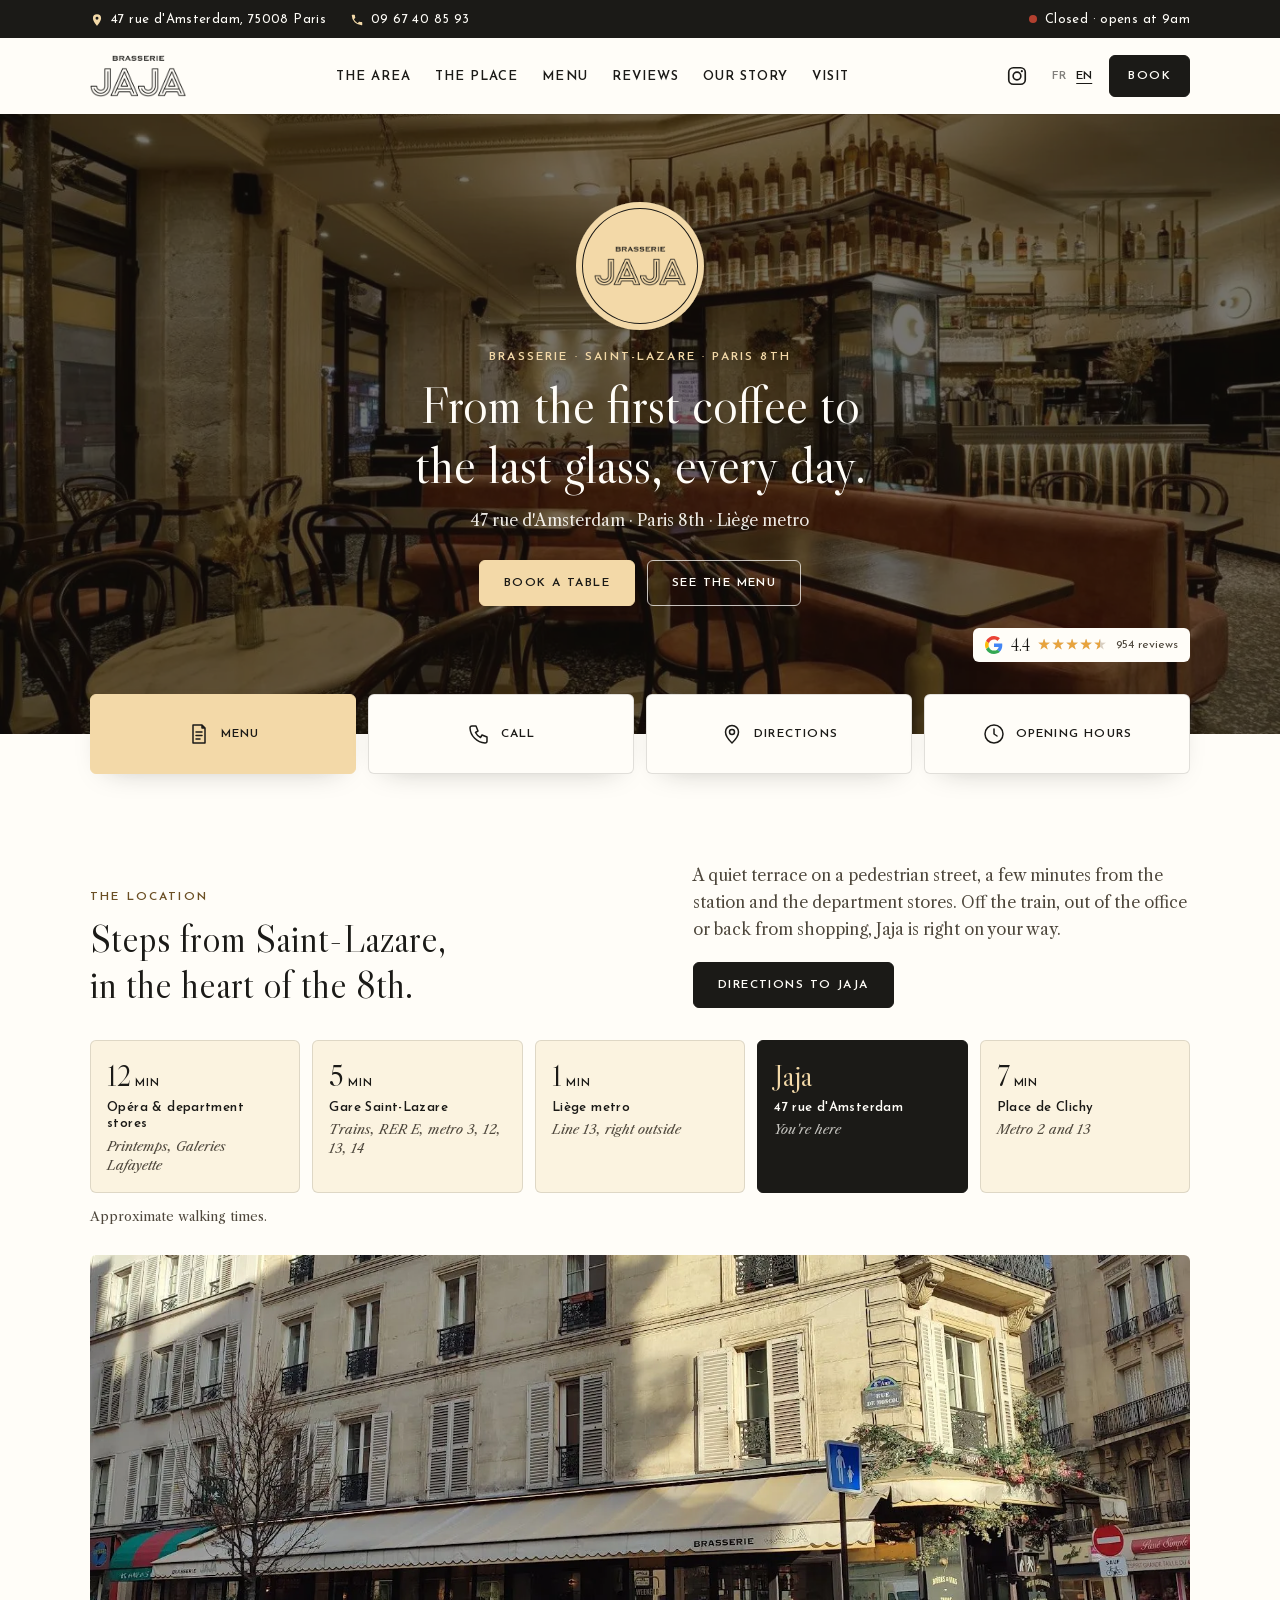
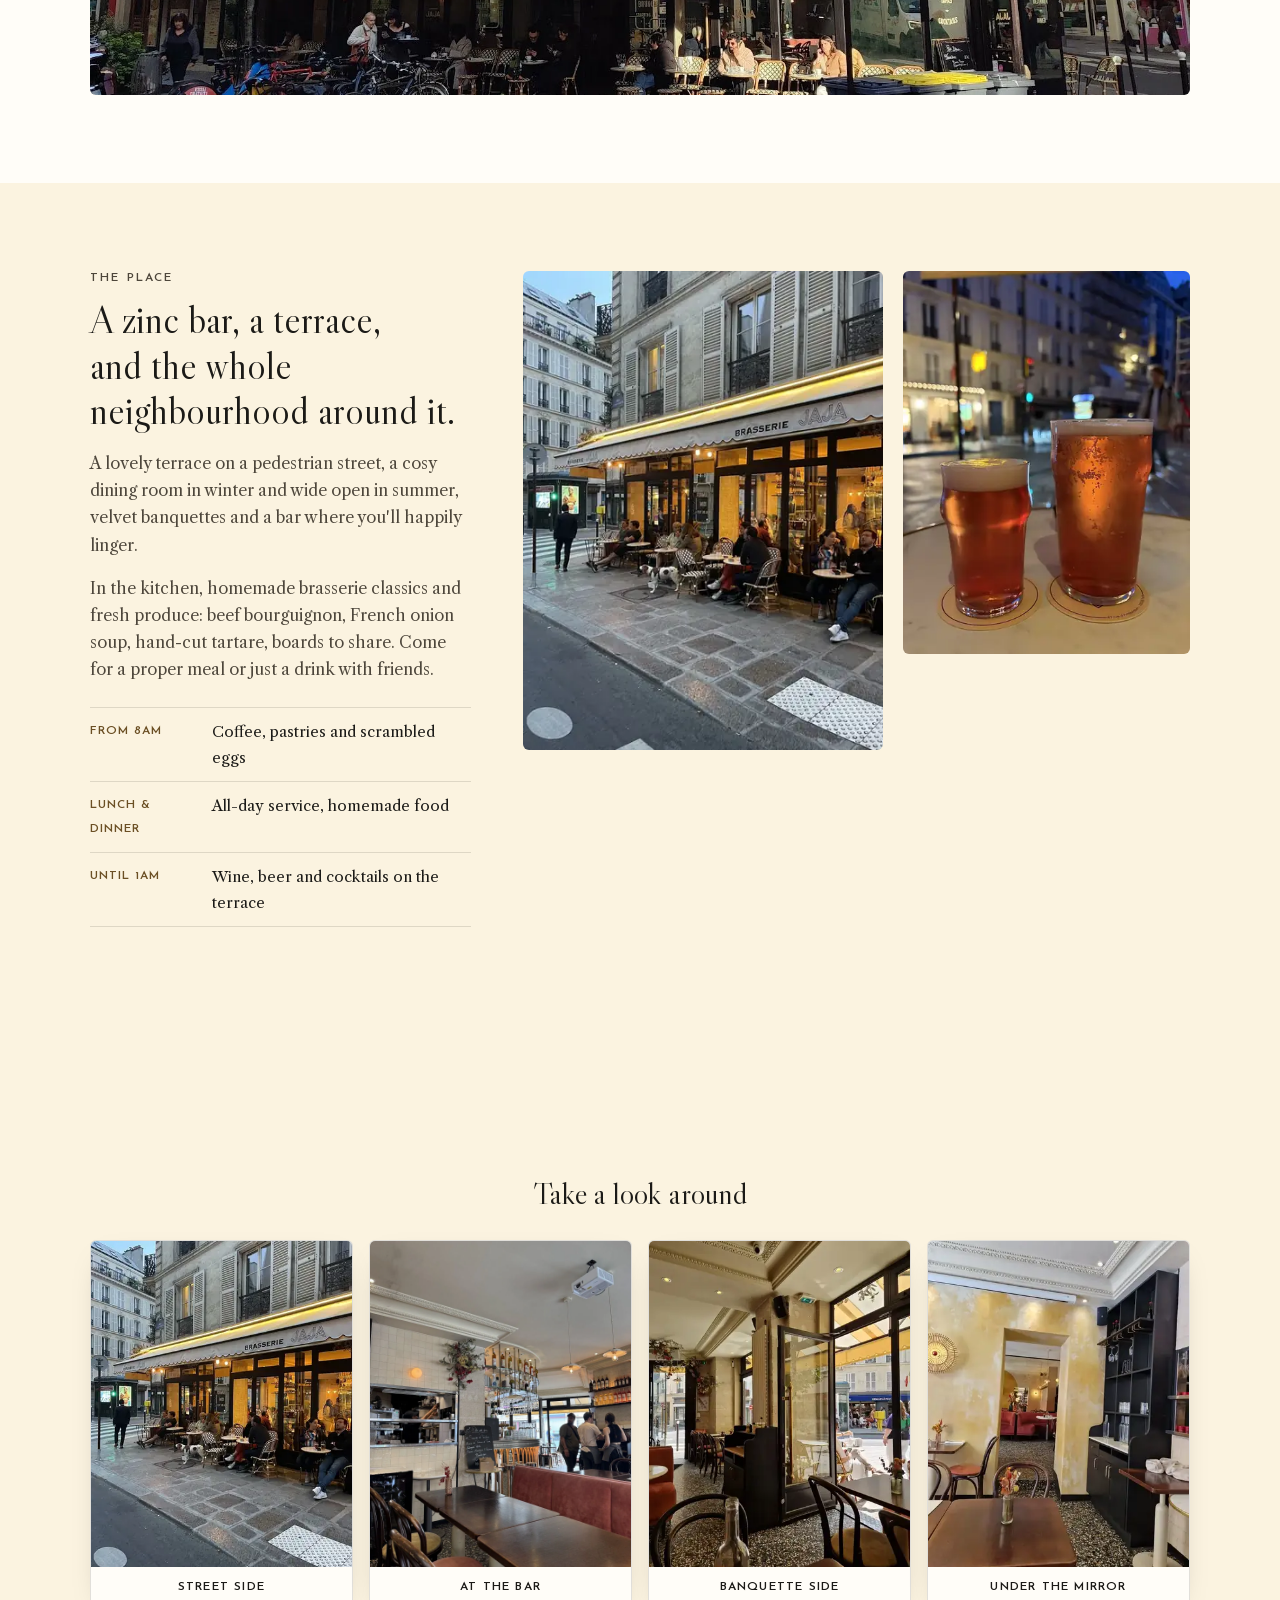
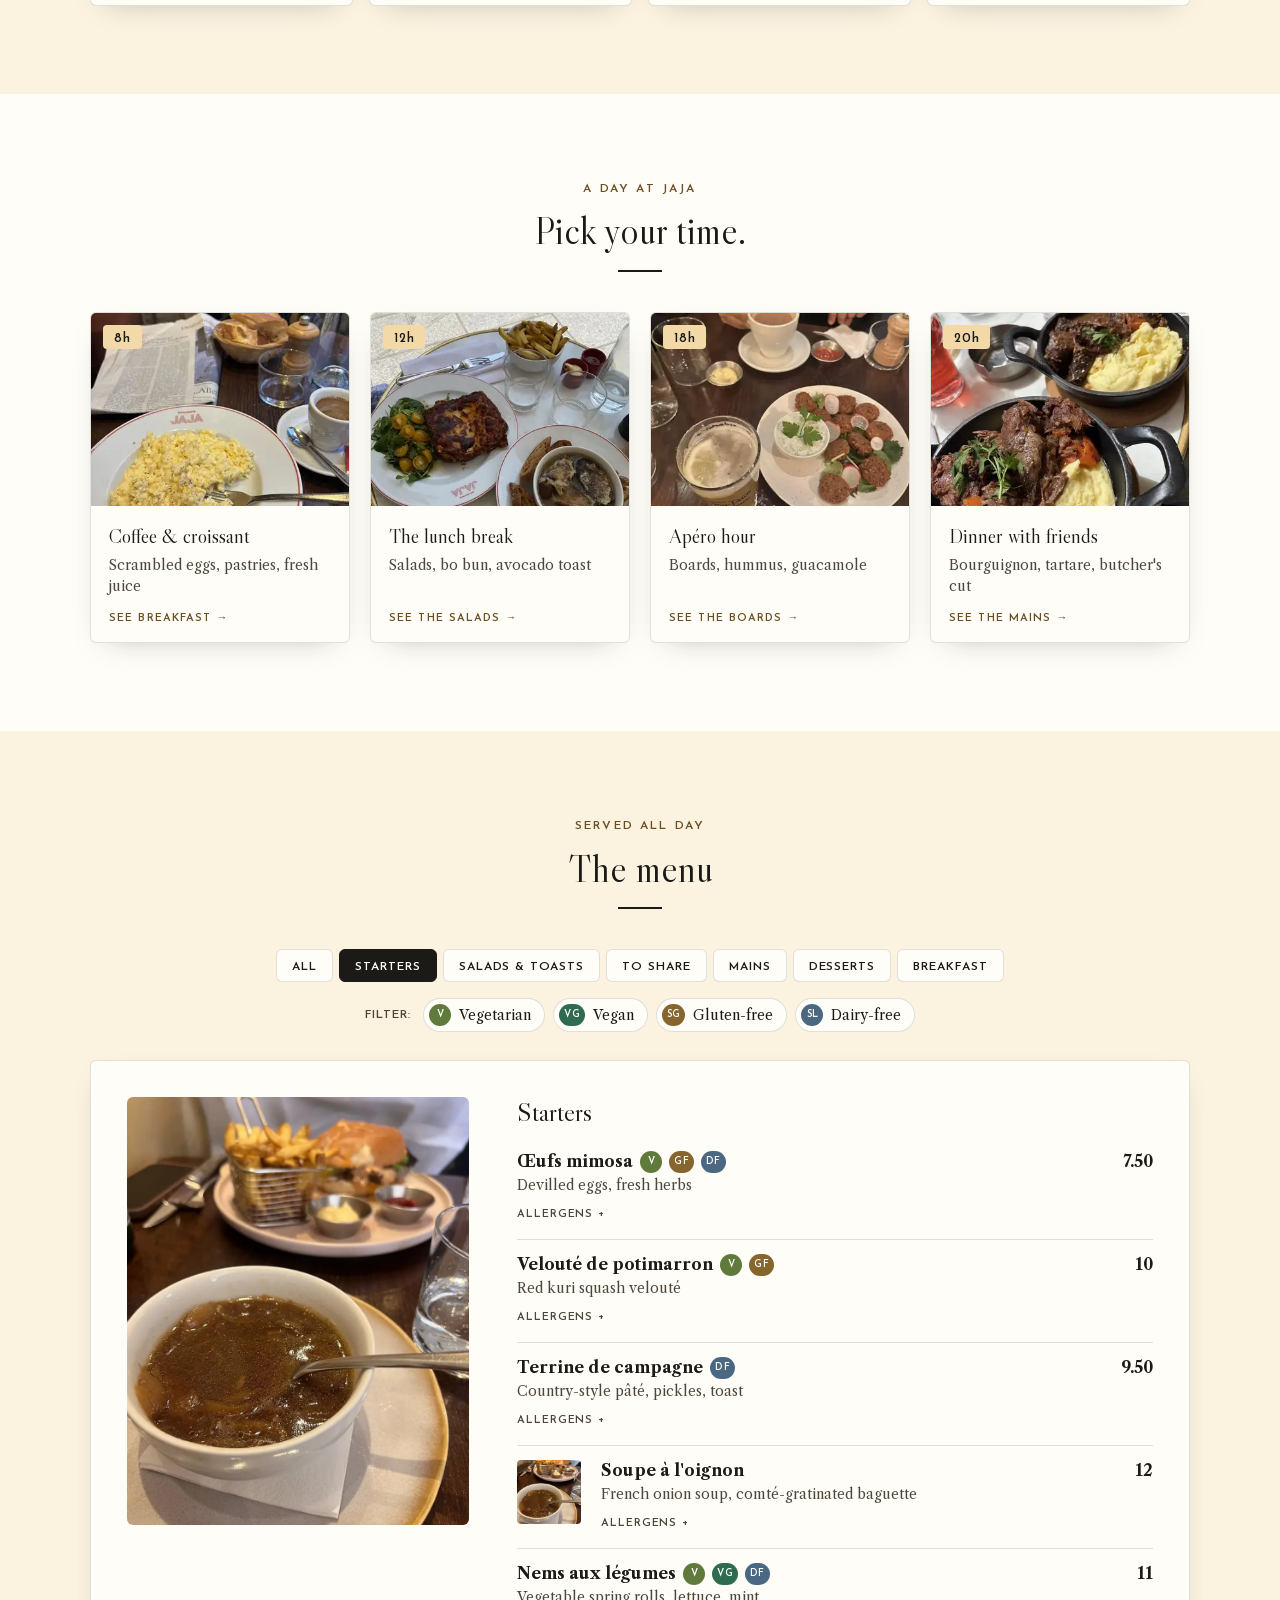
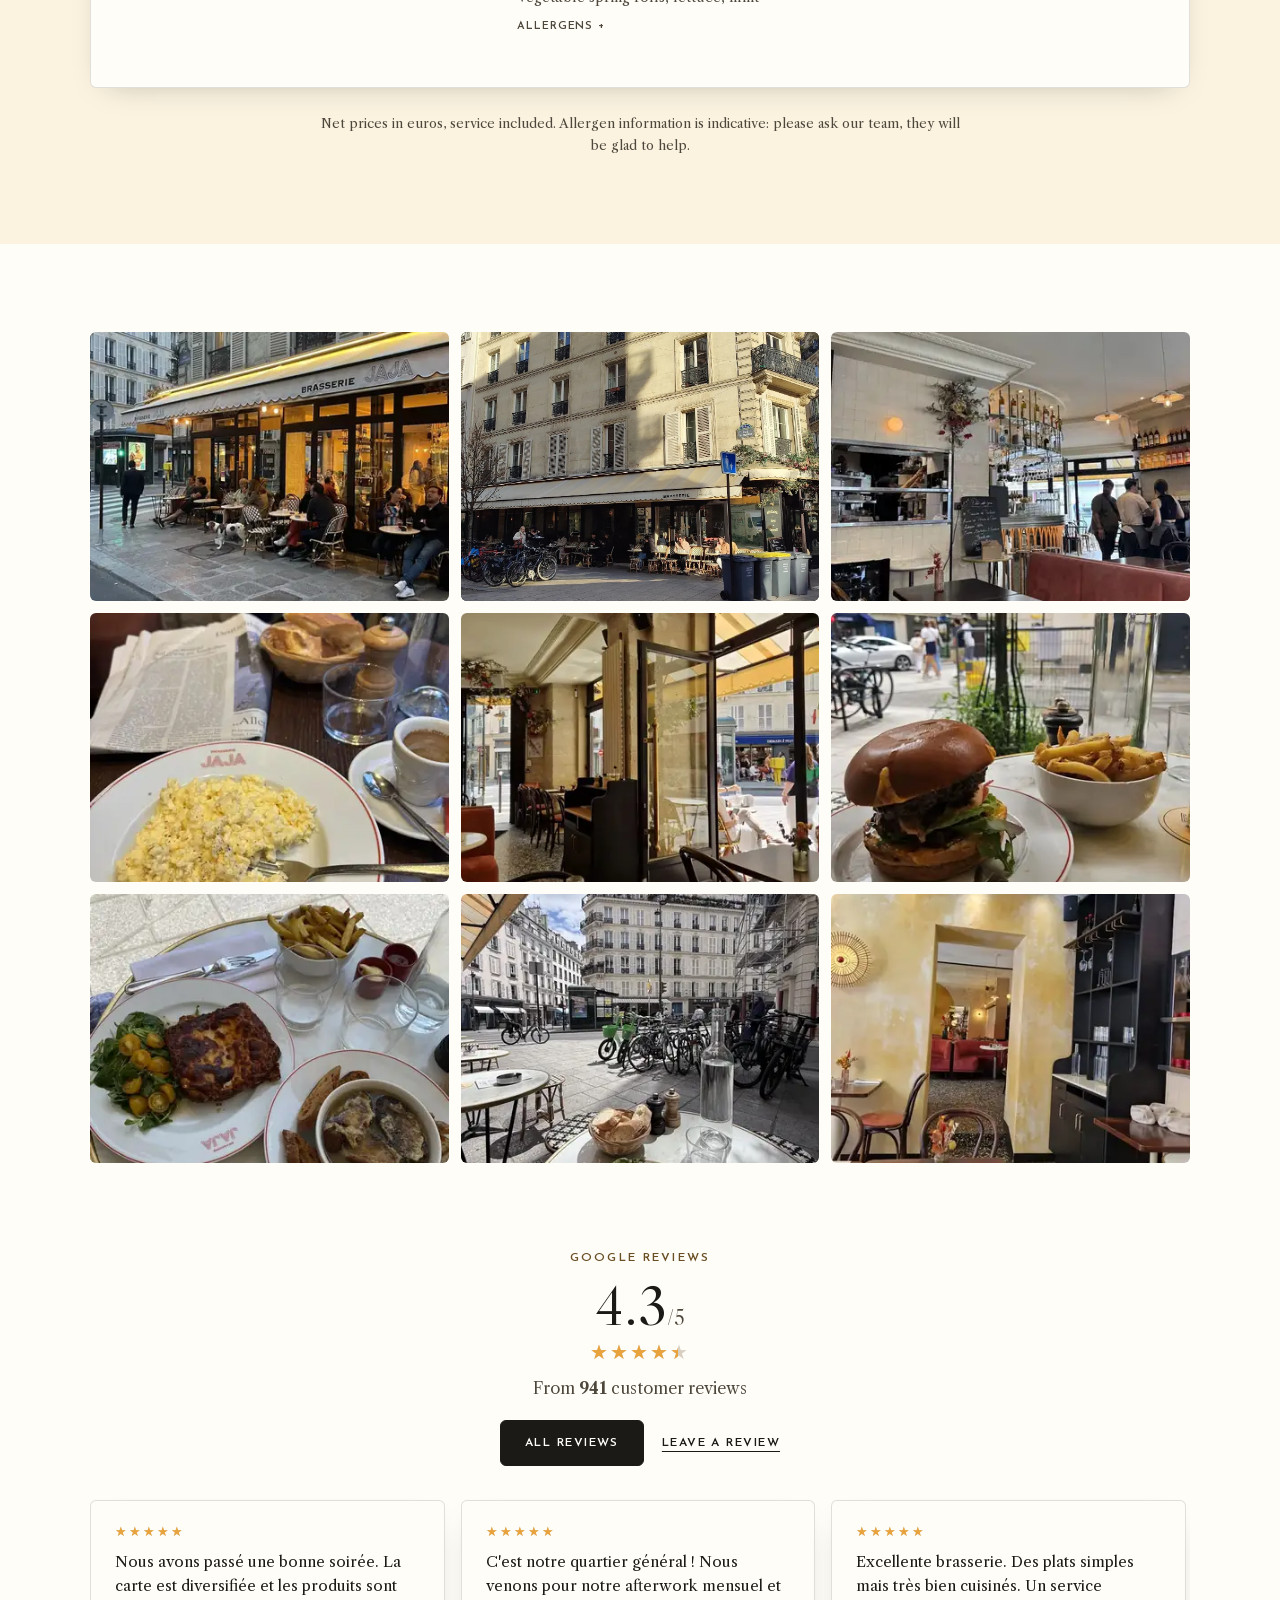
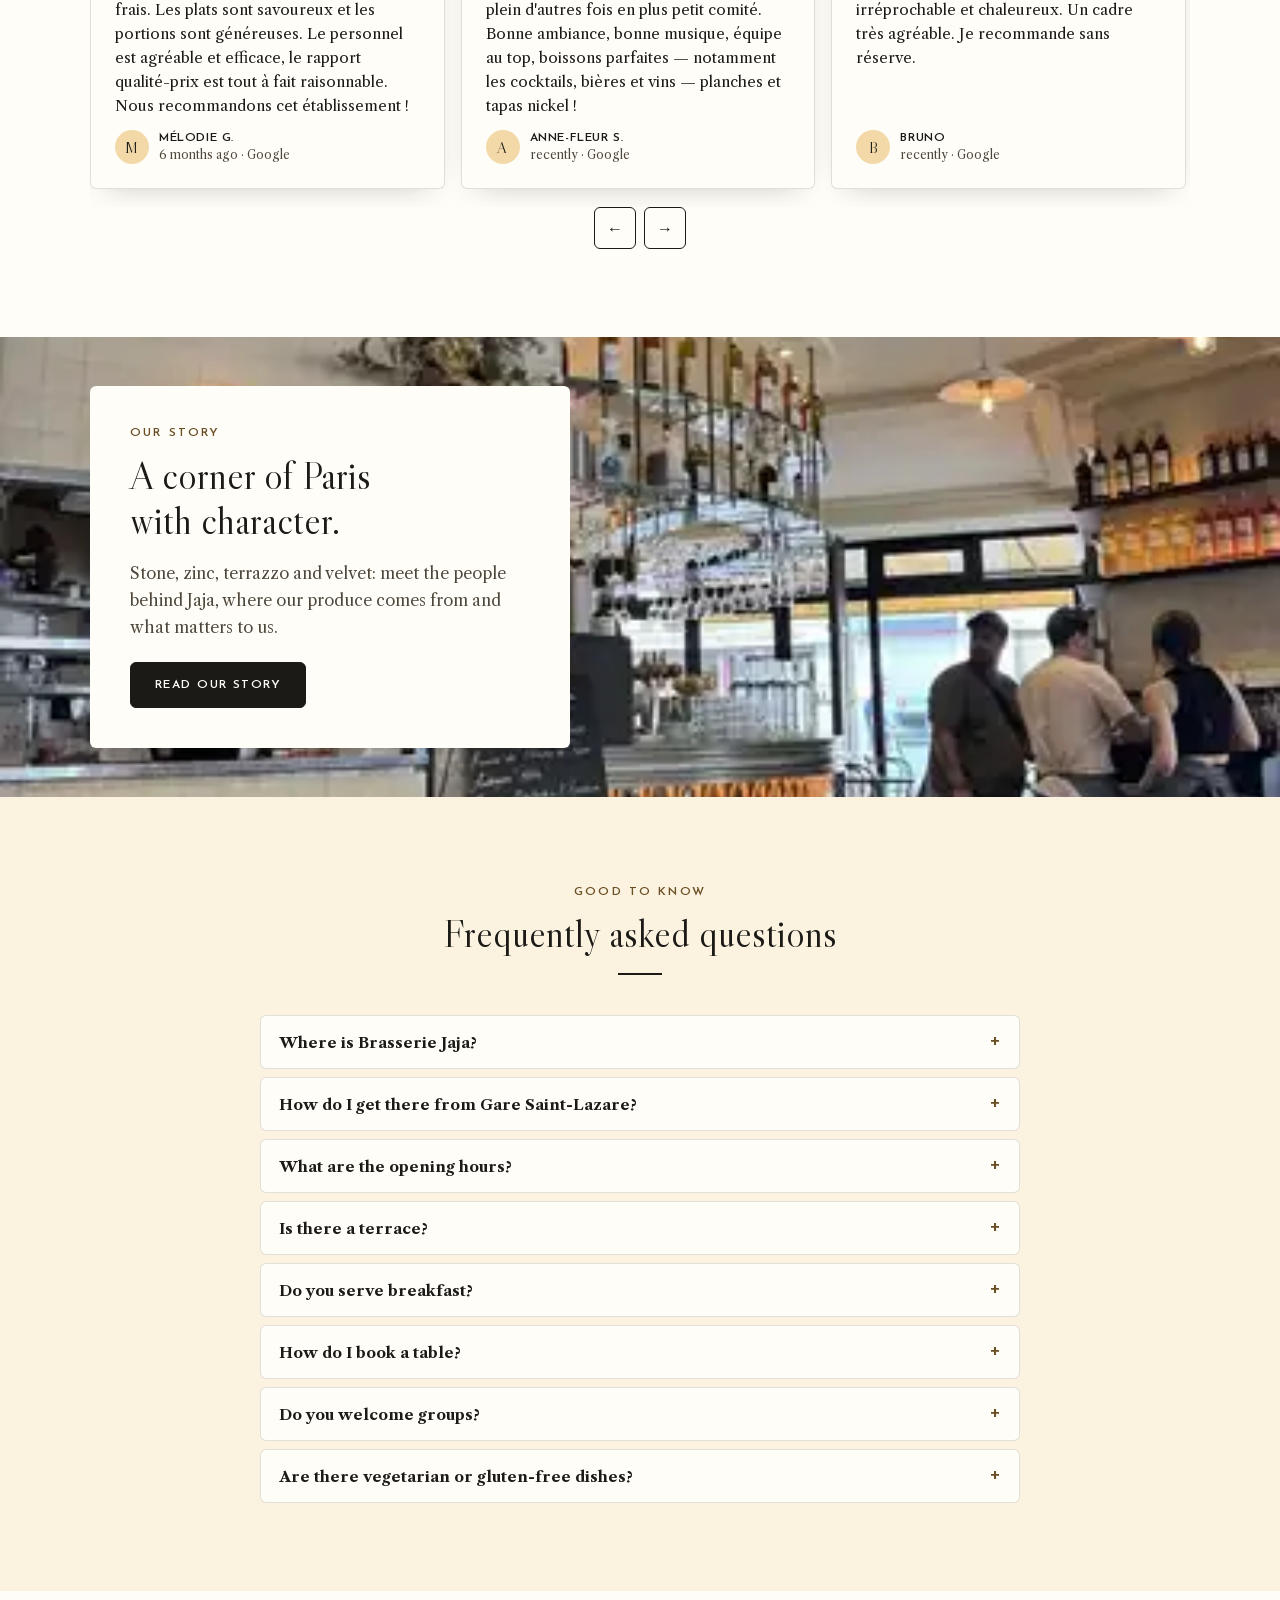
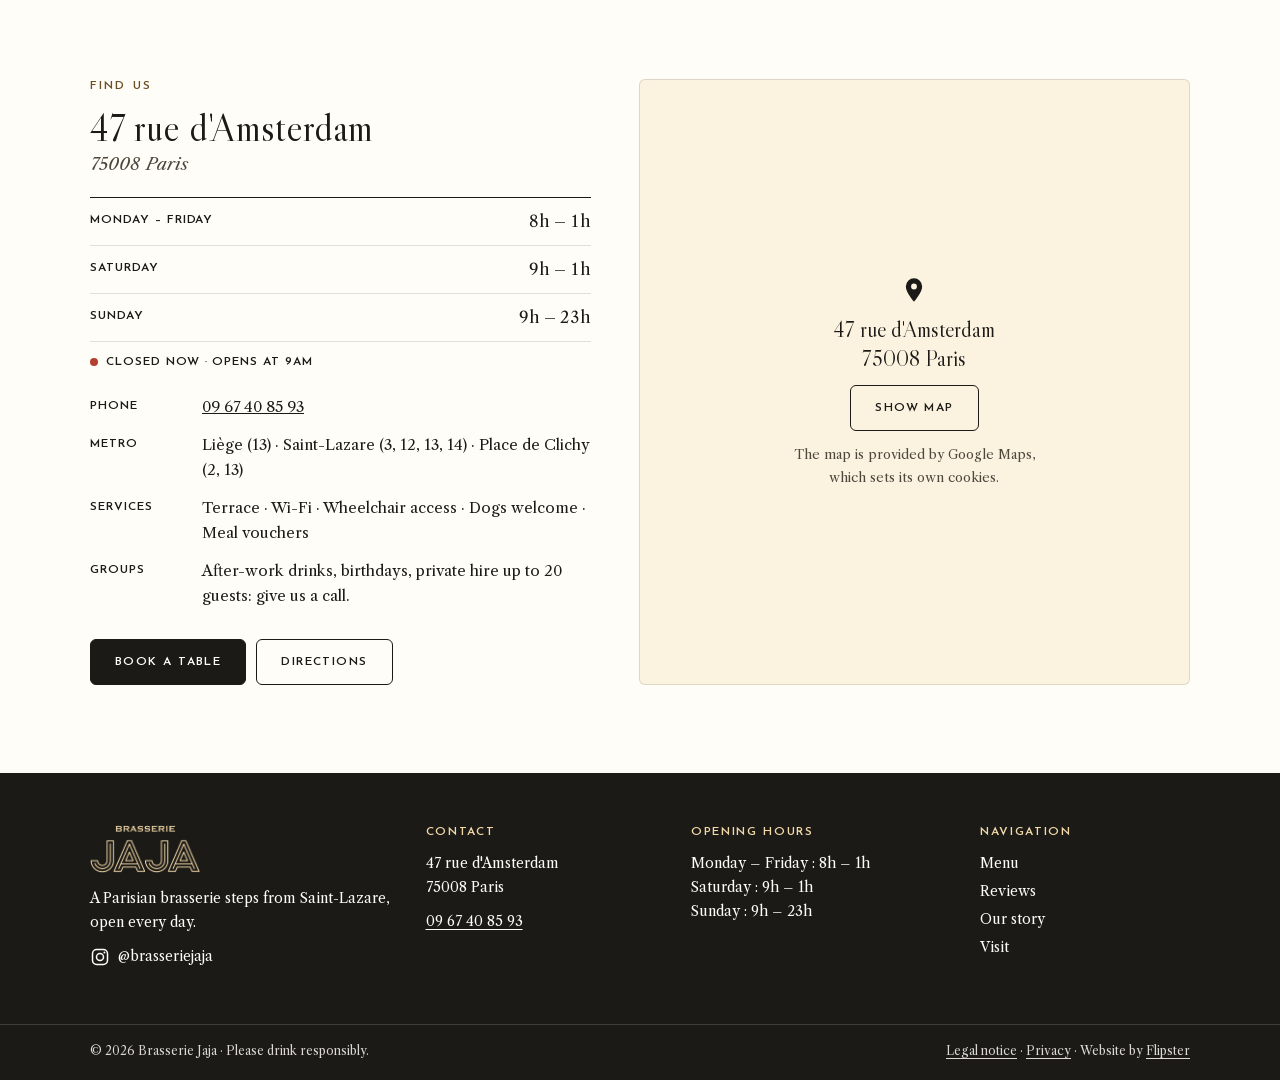
==== commit dd4a6f3c: "Présentation professionnelle façon thème WordPress Barre d'infos, menu horizontal, haut de page avec" ====
--- a/index.html
+++ b/index.html
@@ -37,7 +37,7 @@
   </script>
   <link rel="preload" href="assets/fonts/caslon-display.woff2" as="font" type="font/woff2" crossorigin>
   <link rel="preload" href="assets/fonts/josefin-sans.woff2" as="font" type="font/woff2" crossorigin>
-  <link rel="stylesheet" href="assets/css/jaja.css?v=42">
+  <link rel="stylesheet" href="assets/css/jaja.css?v=51">
   <script type="application/ld+json">
 [
  {
@@ -214,6 +214,14 @@
 
 <a class="skip" href="#carte" data-i18n="skip">Aller à la carte</a>
 
+<div class="topbar">
+  <div class="wrap topbar__in">
+    <a class="topbar__item topbar__addr" href="https://www.google.com/maps/dir/?api=1&amp;destination=Brasserie+Jaja+47+rue+d%27Amsterdam+75008+Paris" target="_blank" rel="noopener"><svg viewBox="0 0 24 24" width="14" height="14" aria-hidden="true"><path fill="currentColor" d="M12 2a7 7 0 0 0-7 7c0 5.2 7 13 7 13s7-7.8 7-13a7 7 0 0 0-7-7Zm0 9.5A2.5 2.5 0 1 1 12 6.5a2.5 2.5 0 0 1 0 5Z"/></svg>47 rue d'Amsterdam, 75008 Paris</a>
+    <a class="topbar__item" href="tel:+33967408593"><svg viewBox="0 0 24 24" width="14" height="14" aria-hidden="true"><path fill="currentColor" d="M6.6 10.8a15 15 0 0 0 6.6 6.6l2.2-2.2c.3-.3.7-.4 1-.2 1.1.4 2.3.6 3.6.6.6 0 1 .4 1 1V20c0 .6-.4 1-1 1A17 17 0 0 1 3 4c0-.6.4-1 1-1h3.4c.6 0 1 .4 1 1 0 1.3.2 2.5.6 3.6.1.3 0 .7-.2 1z"/></svg>09 67 40 85 93</a>
+    <span class="topbar__open quick__open" id="openNowTop"></span>
+  </div>
+</div>
+
 <header class="nav" id="nav">
   <a class="nav__logo" href="index.html" aria-label="Brasserie Jaja, accueil">
     <img src="assets/img/logo-jaja-white.png" alt="Brasserie Jaja" class="logo-light" width="455" height="200">
@@ -242,35 +250,28 @@
 
   <!-- HERO -->
   <section class="hero">
-    <div class="hero__inner">
+    <img width="1400" height="700" class="hero__img" srcset="assets/img/salle-bar-400.webp 400w, assets/img/salle-bar-800.webp 800w, assets/img/salle-bar.webp 1400w" sizes="100vw" src="assets/img/salle-bar.webp" alt="La salle de la Brasserie Jaja, banquettes en velours et bar" fetchpriority="high">
+    <div class="wrap hero__inner">
       <div class="hero__medal"><img src="assets/img/logo-jaja-ink.png" alt="Brasserie Jaja" width="455" height="200"></div>
       <p class="eyebrow eyebrow--light" data-i18n="hero.eyebrow">Brasserie · Saint-Lazare · Paris 8e</p>
       <h1 class="hero__title"><span class="sr" data-i18n="hero.h1">Brasserie Jaja, restaurant et bar à Saint-Lazare, Paris 8e : </span><span data-i18n="hero.lead">Du premier café au dernier verre, tous les jours.</span></h1>
+      <p class="hero__addr" data-i18n="hero.addr">47 rue d'Amsterdam · Paris 8e · Métro Liège</p>
       <div class="hero__cta">
-        <a class="btn btn--sand" href="#carte" data-i18n="cta.menu">Voir la carte</a>
-        <button class="btn btn--line-light js-book" type="button" data-i18n="cta.bookTable">Réserver une table</button>
-      </div>
-    </div>
-    <div class="hero__vue">
-    <img width="1400" height="700" class="hero__img" srcset="assets/img/salle-bar-400.webp 400w, assets/img/salle-bar-800.webp 800w, assets/img/salle-bar.webp 1400w" sizes="100vw" src="assets/img/salle-bar.webp" alt="La salle de la Brasserie Jaja, banquettes en velours et bar" fetchpriority="high">
-      <a class="plaque" href="https://www.google.com/maps/dir/?api=1&amp;destination=Brasserie+Jaja+47+rue+d%27Amsterdam+75008+Paris" target="_blank" rel="noopener" aria-label="47 rue d'Amsterdam, Paris 8e, itinéraire">
-        <span class="plaque__num">47</span>
-        <span class="plaque__rue"><small>8<sup>e</sup> Arr<sup>t</sup></small><strong>Rue d'Amsterdam</strong></span>
-      </a>
-      <p class="hero__addr" data-i18n="hero.addr">47 rue d'Amsterdam · Paris 8e · Métro Liège</p>
+        <button class="btn btn--sand js-book" type="button" data-i18n="cta.bookTable">Réserver une table</button>
+        <a class="btn btn--ghost" href="#carte" data-i18n="cta.menu">Voir la carte</a>
+      </div>
+    </div>
     <a class="gbadge" href="#avis">
       <svg class="gbadge__g" viewBox="0 0 48 48" aria-hidden="true"><path fill="#EA4335" d="M24 9.5c3.5 0 6.6 1.2 9 3.5l6.7-6.7C35.6 2.4 30.2 0 24 0 14.6 0 6.6 5.4 2.6 13.2l7.8 6C12.3 13.6 17.6 9.5 24 9.5z"/><path fill="#4285F4" d="M46.1 24.5c0-1.6-.1-3.1-.4-4.5H24v9h12.4c-.5 2.9-2.2 5.3-4.6 7l7.4 5.7c4.3-4 6.9-9.9 6.9-17.2z"/><path fill="#FBBC05" d="M10.4 28.8c-.5-1.4-.8-3-.8-4.8s.3-3.3.8-4.8l-7.8-6C.9 16.5 0 20.1 0 24s.9 7.5 2.6 10.8l7.8-6z"/><path fill="#34A853" d="M24 48c6.5 0 11.9-2.1 15.9-5.8l-7.4-5.7c-2.1 1.4-4.8 2.3-8.5 2.3-6.4 0-11.7-4.1-13.6-9.8l-7.8 6C6.6 42.6 14.6 48 24 48z"/></svg>
       <span class="gbadge__score js-rating">4,4</span>
       <span class="stars js-stars" aria-hidden="true"></span>
       <span class="gbadge__count"><span class="js-count">954</span> <span data-i18n="reviews.word">avis</span></span>
     </a>
-    </div>
-  </section>
-
-  <!-- ACCÈS RAPIDES (mobile) -->
+  </section>
+
+  <!-- ACCÈS RAPIDES -->
   <nav class="quick" aria-label="Accès rapide">
-    <p class="quick__status"><span class="quick__open" id="openNowTop"></span><a href="#avis" class="quick__rating"><span class="js-rating">4,4</span> <span class="stars js-stars" aria-hidden="true"></span> <span class="quick__google">Google</span></a></p>
-    <div class="quick__grid">
+    <div class="wrap quick__grid">
       <a class="quick__item quick__item--main" href="#carte">
         <svg viewBox="0 0 24 24" aria-hidden="true"><path d="M6 3h9l3 3v15H6z M15 3v3h3 M9 10h6 M9 13.5h6 M9 17h4"/></svg>
         <span data-i18n="quick.menu">La carte</span>
@@ -296,7 +297,7 @@
       <div class="quartier__head">
         <div>
           <p class="eyebrow" data-i18n="quartier.eyebrow">L'emplacement</p>
-          <h2 class="h2" data-i18n="quartier.title">À deux pas de Saint-Lazare, en plein cœur du 8e.</h2>
+          <h2 class="h2" data-i18n="quartier.title">À deux pas de <span class="nb">Saint-Lazare</span>, en plein cœur du 8e.</h2>
         </div>
         <div class="quartier__text">
           <p data-i18n="quartier.p">Une terrasse au calme, sur une rue piétonne, à quelques minutes de la gare et des grands magasins. En sortant du train, du bureau ou du shopping, le Jaja est sur votre chemin.</p>
@@ -359,19 +360,6 @@
     </div>
   </section>
 
-  <div class="band" aria-hidden="true">
-    <div class="band__row band__row--a" data-dir="-1">
-      <div class="band__set">
-        <span data-i18n="band.1">Brasserie</span><span class="o" data-i18n="band.2">Terrasse</span><span data-i18n="band.3">Service continu</span><span class="o">Paris 8e</span>
-      </div>
-    </div>
-    <div class="band__row band__row--b" data-dir="1">
-      <div class="band__set">
-        <span data-i18n="band.4">Du premier café au dernier verre</span><span data-i18n="band.5">47 rue d'Amsterdam</span><span data-i18n="band.6">Ouvert 7 jours sur 7</span>
-      </div>
-    </div>
-  </div>
-
   <!-- CARTE INTERACTIVE -->
   <section class="carte" id="carte">
     <div class="wrap">
@@ -506,15 +494,34 @@
 
 <footer class="footer">
   <div class="wrap footer__grid">
-    <img src="assets/img/logo-jaja-sand.png" alt="Brasserie Jaja" class="footer__logo" width="455" height="200" loading="lazy">
     <div>
-      <p>47 rue d'Amsterdam, 75008 Paris<br><a href="tel:+33967408593">09 67 40 85 93</a></p>
-      <p><a class="footer__insta" href="https://www.instagram.com/brasseriejaja/" target="_blank" rel="noopener"><svg viewBox="0 0 24 24" width="22" height="22" aria-hidden="true"><rect x="3" y="3" width="18" height="18" rx="5" fill="none" stroke="currentColor" stroke-width="1.8"/><circle cx="12" cy="12" r="4.2" fill="none" stroke="currentColor" stroke-width="1.8"/><circle cx="17.3" cy="6.7" r="1.2" fill="currentColor"/></svg><span>@brasseriejaja</span></a></p>
-    </div>
-    <div class="footer__small">
+      <img src="assets/img/logo-jaja-sand.png" alt="Brasserie Jaja" class="footer__logo" width="455" height="200" loading="lazy">
+      <p data-i18n="footer.about">Brasserie parisienne à deux pas de Saint-Lazare, ouverte tous les jours.</p>
+      <p><a class="footer__insta" href="https://www.instagram.com/brasseriejaja/" target="_blank" rel="noopener"><svg viewBox="0 0 24 24" width="20" height="20" aria-hidden="true"><rect x="3" y="3" width="18" height="18" rx="5" fill="none" stroke="currentColor" stroke-width="1.8"/><circle cx="12" cy="12" r="4.2" fill="none" stroke="currentColor" stroke-width="1.8"/><circle cx="17.3" cy="6.7" r="1.2" fill="currentColor"/></svg><span>@brasseriejaja</span></a></p>
+    </div>
+    <div>
+      <h2 class="footer__h" data-i18n="footer.contact">Contact</h2>
+      <p>47 rue d'Amsterdam<br>75008 Paris</p>
+      <p><a href="tel:+33967408593">09 67 40 85 93</a></p>
+    </div>
+    <div>
+      <h2 class="footer__h" data-i18n="footer.hours">Horaires</h2>
+      <p><span data-i18n="infos.d1">Lundi – vendredi</span> : 8h – 1h<br><span data-i18n="infos.d2">Samedi</span> : 9h – 1h<br><span data-i18n="infos.d3">Dimanche</span> : 9h – 23h</p>
+    </div>
+    <div>
+      <h2 class="footer__h" data-i18n="footer.nav">Navigation</h2>
+      <ul class="footer__links">
+        <li><a href="#carte" data-i18n="nav.carte">La carte</a></li>
+        <li><a href="#avis" data-i18n="nav.avis">Avis</a></li>
+        <li><a href="histoire.html" data-i18n="nav.histoire">Notre histoire</a></li>
+        <li><a href="#infos" data-i18n="nav.infos">Infos</a></li>
+      </ul>
+    </div>
+  </div>
+  <div class="footer__bottom">
+    <div class="wrap footer__bottom-in">
       <p>© <span id="year">2026</span> Brasserie Jaja · <span data-i18n="footer.alcohol">L'abus d'alcool est dangereux pour la santé, à consommer avec modération.</span></p>
-      <p><a href="mentions-legales.html" data-i18n="footer.legal">Mentions légales</a> · <a href="confidentialite.html" data-i18n="footer.privacy">Confidentialité</a></p>
-      <p><span data-i18n="footer.by">Site réalisé par</span> <a href="https://www.flipster.agency" target="_blank" rel="noopener">Flipster</a></p>
+      <p><a href="mentions-legales.html" data-i18n="footer.legal">Mentions légales</a> · <a href="confidentialite.html" data-i18n="footer.privacy">Confidentialité</a> · <span data-i18n="footer.by">Site réalisé par</span> <a href="https://www.flipster.agency" target="_blank" rel="noopener">Flipster</a></p>
     </div>
   </div>
 </footer>
@@ -525,10 +532,10 @@
   <div class="lightbox__media" id="lightboxMedia"></div>
 </div>
 
-<script src="assets/js/config.js?v=42"></script>
-<script src="assets/js/carte.js?v=42"></script>
-<script src="assets/js/i18n.js?v=42"></script>
-<script src="assets/js/motion.js?v=42"></script>
-<script src="assets/js/main.js?v=42"></script>
+<script src="assets/js/config.js?v=51"></script>
+<script src="assets/js/carte.js?v=51"></script>
+<script src="assets/js/i18n.js?v=51"></script>
+<script src="assets/js/motion.js?v=51"></script>
+<script src="assets/js/main.js?v=51"></script>
 </body>
 </html>
--- a/assets/css/jaja.css
+++ b/assets/css/jaja.css
@@ -1,6 +1,7 @@
 /* Brasserie Jaja — feuille de style
-   Couleurs reprises du logo Instagram de la brasserie :
-   fond sable, logo noir, crème. */
+   Mise en page de thème professionnel : barre d'infos, menu horizontal,
+   sections centrées, cartes, pied de page en colonnes.
+   Couleurs du logo Instagram : sable, noir, crème. */
 
 /* Polices hébergées sur le site (pas d'appel à Google Fonts) */
 @font-face { font-family: "Josefin Sans"; font-style: normal; font-weight: 400 600; font-display: swap; src: url("../fonts/josefin-sans.woff2") format("woff2"); }
@@ -11,32 +12,33 @@
 
 :root {
   --sand: #f3d9a8;
-  --ocre: #6b4f24; /* petits textes d'accent */
+  --sand-soft: #fbf3e0;
+  --ocre: #6b4f24;
   --ink: #1b1a17;
   --ink-soft: #4d463b;
-  --stone: #f8ebcf;
-  --paper: #fdf8ec;
-  --plaque: #1f3f76;
+  --white: #fffdf8;
   --gold: #e8a33d;
-  --line: rgba(29, 25, 22, .16);
-  --line-light: rgba(248, 243, 234, .22);
+  --line: rgba(29, 25, 22, .13);
+  --line-light: rgba(248, 243, 234, .2);
+  --shadow: 0 10px 30px -18px rgba(27, 26, 23, .35);
 
   --serif-d: "Libre Caslon Display", Georgia, serif;
   --serif: "Libre Caslon Text", Georgia, serif;
   --caps: "Josefin Sans", "Futura", "Avenir Next", sans-serif;
 
   --ease: cubic-bezier(.2, .7, .1, 1);
-  --wrap: 1180px;
-  --gutter: clamp(16px, 4vw, 40px);
-  --section: clamp(64px, 10vw, 130px);
+  --wrap: 1140px;
+  --gutter: 20px;
+  --radius: 6px;
+  --section: clamp(56px, 7vw, 88px);
 }
 
 *, *::before, *::after { box-sizing: border-box; }
-section[id] { scroll-margin-top: 64px; }
+section[id] { scroll-margin-top: 84px; }
 html { scroll-behavior: smooth; -webkit-text-size-adjust: 100%; }
 @media (prefers-reduced-motion: reduce) { html { scroll-behavior: auto; } *, *::before, *::after { transition: none !important; animation: none !important; } }
 
-body { margin: 0; background: var(--paper); color: var(--ink); font: 17px/1.65 var(--serif); overflow-x: hidden; }
+body { margin: 0; background: var(--white); color: var(--ink); font: 16px/1.7 var(--serif); overflow-x: hidden; }
 img { display: block; max-width: 100%; height: auto; }
 a { color: inherit; }
 button { font: inherit; color: inherit; cursor: pointer; }
@@ -44,423 +46,353 @@
 
 .wrap { max-width: var(--wrap); margin: 0 auto; padding: 0 var(--gutter); }
 .sr { position: absolute; width: 1px; height: 1px; overflow: hidden; clip: rect(0 0 0 0); white-space: nowrap; }
-.skip { position: absolute; left: -999px; top: 8px; background: var(--ink); color: var(--paper); padding: 8px 14px; z-index: 100; }
+.skip { position: absolute; left: -999px; top: 8px; background: var(--ink); color: var(--white); padding: 8px 14px; z-index: 100; }
 .skip:focus { left: 8px; }
 
 /* ---------- Typo ---------- */
-.eyebrow { font: 600 12px/1.2 var(--caps); letter-spacing: .24em; text-transform: uppercase; color: var(--ocre); margin: 0 0 18px; }
+.eyebrow { font: 600 12px/1.2 var(--caps); letter-spacing: .18em; text-transform: uppercase; color: var(--ocre); margin: 0 0 12px; }
 .eyebrow--light { color: var(--sand); }
-.h2 { font: 400 clamp(36px, 5.2vw, 64px)/1.05 var(--serif-d); letter-spacing: -.01em; margin: 0 0 24px; text-wrap: balance; }
-.section-head { margin-bottom: 44px; }
-.section-head--center { text-align: center; }
-.link { font: 600 13px/1 var(--caps); letter-spacing: .14em; text-transform: uppercase; text-underline-offset: 6px; }
+.h2 { font: 400 clamp(28px, 3.4vw, 38px)/1.2 var(--serif-d); margin: 0 0 16px; text-wrap: balance; }
+.section-head { max-width: 680px; margin: 0 auto 40px; text-align: center; }
+.section-head .h2 { margin-bottom: 0; }
+.section-head .h2::after { content: ""; display: block; width: 44px; height: 2px; margin: 16px auto 0; background: var(--ink); }
+.link { font: 600 12px/1 var(--caps); letter-spacing: .12em; text-transform: uppercase; text-underline-offset: 5px; }
 .link:hover { color: var(--ocre); }
 
 /* ---------- Boutons ---------- */
 .btn {
   display: inline-flex; align-items: center; justify-content: center;
-  min-height: 48px; padding: 0 26px;
-  font: 600 13px/1 var(--caps); letter-spacing: .16em; text-transform: uppercase; text-decoration: none;
-  border: 1px solid transparent; border-radius: 0; white-space: nowrap;
-  position: relative; overflow: hidden; isolation: isolate;
+  min-height: 46px; padding: 0 24px;
+  font: 600 12px/1 var(--caps); letter-spacing: .12em; text-transform: uppercase; text-decoration: none;
+  border: 1px solid transparent; border-radius: var(--radius); white-space: nowrap;
   background: transparent; -webkit-appearance: none; appearance: none;
-  transition: color .35s var(--ease), border-color .35s var(--ease);
-}
-.btn::before { content: ""; position: absolute; inset: 0; z-index: -1; transform: scaleX(0); transform-origin: right; transition: transform .5s var(--ease); }
-.btn:hover::before { transform: scaleX(1); transform-origin: left; }
-.btn--red, .btn--dark { background: var(--ink); color: var(--sand); }
-.btn--red::before, .btn--dark::before { background: var(--stone); }
-.btn--red:hover, .btn--dark:hover { color: var(--ink); border-color: var(--ink); }
-.btn--line, .btn--ghost, .btn--line-light { border-color: var(--ink); color: var(--ink); }
-.btn--line::before, .btn--ghost::before, .btn--line-light::before { background: var(--ink); }
-.btn--line:hover, .btn--ghost:hover, .btn--line-light:hover { color: var(--paper); }
-.btn--sand { background: var(--ink); color: var(--sand); }
-.btn--sand::before { background: var(--paper); }
-.btn--sand:hover { color: var(--ink); border-color: var(--ink); }
-
-/* ---------- Navigation : logo au centre, menu plein écran ---------- */
-.nav {
-  position: fixed; inset: 0 0 auto; z-index: 50;
-  display: grid; grid-template-columns: 1fr auto 1fr; align-items: center; gap: 16px;
-  height: 72px; padding: 0 var(--gutter);
-  color: var(--ink);
-  transition: background .3s, height .3s, box-shadow .3s, translate .5s var(--ease);
-}
-.nav.is-hidden { translate: 0 -100%; }
-.nav.is-solid { background: var(--paper); height: 62px; box-shadow: 0 1px 0 var(--line); }
-.nav__logo { grid-column: 2; grid-row: 1; display: block; width: 88px; position: relative; z-index: 2; }
+  transition: background .2s, color .2s, border-color .2s;
+}
+.btn--red, .btn--dark { background: var(--ink); color: var(--white); border-color: var(--ink); }
+.btn--red:hover, .btn--dark:hover { background: var(--ocre); border-color: var(--ocre); }
+.btn--line { border-color: var(--ink); color: var(--ink); }
+.btn--line:hover { background: var(--ink); color: var(--white); }
+.btn--sand { background: var(--sand); color: var(--ink); border-color: var(--sand); }
+.btn--sand:hover { background: var(--white); border-color: var(--white); }
+.btn--ghost { border-color: rgba(255, 253, 248, .75); color: var(--white); }
+.btn--ghost:hover { background: var(--white); color: var(--ink); border-color: var(--white); }
+
+/* ---------- Barre d'infos ---------- */
+.topbar { background: var(--ink); color: var(--white); font: 400 13px/1.3 var(--caps); letter-spacing: .03em; }
+.topbar__in { display: flex; align-items: center; gap: 24px; min-height: 38px; padding-top: 3px; }
+.topbar__item { display: inline-flex; align-items: center; gap: 7px; text-decoration: none; white-space: nowrap; }
+.topbar__item:hover { color: var(--sand); }
+.topbar__item svg { flex: none; color: var(--sand); }
+.topbar__open { margin-left: auto; white-space: nowrap; }
+.quick__open { display: flex; align-items: center; gap: 8px; }
+.quick__open::before { content: ""; flex: none; width: 8px; height: 8px; border-radius: 50%; margin-top: -3px; background: var(--dot, transparent); }
+@media (max-width: 700px) {
+  .topbar__addr { display: none; }
+  .topbar__in { justify-content: space-between; gap: 12px; }
+  .topbar { font-size: 12px; }
+}
+
+/* ---------- En-tête et menu ---------- */
+.nav { position: sticky; top: 0; z-index: 50; display: flex; align-items: center; gap: 24px; min-height: 76px; padding: 0 max(var(--gutter), calc((100% - var(--wrap)) / 2 + var(--gutter))); background: var(--white); color: var(--ink); box-shadow: 0 1px 0 var(--line); }
+.nav.is-hidden { translate: none; }
+.nav__logo { flex: none; display: block; width: 96px; }
 .nav__logo img { width: 100%; height: auto; }
 .nav .logo-light { display: none; }
-.nav .logo-dark { display: block; }
-.nav.menu-open { background: none; box-shadow: none; color: var(--paper); }
-.nav.menu-open .logo-dark { display: none; }
-.nav.menu-open .logo-light { display: block; }
-.nav__end { grid-column: 3; grid-row: 1; display: flex; align-items: center; justify-content: flex-end; gap: 14px; }
-.nav__end > *:not(.nav__burger) { position: relative; z-index: 2; }
-.nav .btn--red { min-height: 40px; padding: 0 16px; font-size: 12px; }
-.nav.menu-open .btn--red { background: var(--sand); color: var(--ink); }
-.nav__insta { display: grid; place-items: center; width: 40px; height: 40px; border-radius: 50%; transition: scale .25s var(--ease); }
-.nav__insta:hover { scale: 1.12; }
-.lang { display: flex; font: 600 12px/1 var(--caps); letter-spacing: .12em; }
-.lang button { background: none; border: 0; padding: 6px; opacity: .55; }
-.lang button[aria-pressed="true"] { opacity: 1; text-decoration: underline; text-underline-offset: 5px; }
-
-.nav__burger { position: absolute; z-index: 3; left: var(--gutter); top: 50%; translate: 0 -50%; width: 40px; height: 40px; background: none; border: 0; padding: 0; }
-.nav__burger span:not(.sr) { position: absolute; left: 4px; right: 4px; height: 1.5px; background: currentColor; transition: transform .25s, top .25s; }
+.nav__links { display: flex; gap: 24px; margin: 0 auto; }
+.nav__links a { position: relative; padding: 8px 0; white-space: nowrap; font: 600 13px/1 var(--caps); letter-spacing: .08em; text-transform: uppercase; text-decoration: none; }
+.nav__links a::after { content: ""; position: absolute; left: 0; right: 0; bottom: 0; height: 2px; background: var(--ink); transform: scaleX(0); transition: transform .25s var(--ease); }
+.nav__links a:hover::after, .nav__links a[aria-current]::after { transform: scaleX(1); }
+.nav__end { flex: none; display: flex; align-items: center; gap: 12px; }
+.nav .btn--red { min-height: 42px; padding: 0 18px; }
+.nav__insta { display: grid; place-items: center; width: 36px; height: 36px; }
+.nav__insta:hover { color: var(--ocre); }
+.lang { display: flex; font: 600 12px/1 var(--caps); letter-spacing: .08em; }
+.lang button { background: none; border: 0; padding: 6px 5px; opacity: .55; }
+.lang button[aria-pressed="true"] { opacity: 1; text-decoration: underline; text-underline-offset: 4px; }
+.nav__burger { display: none; position: relative; width: 40px; height: 40px; background: none; border: 0; padding: 0; }
+.nav__burger span:not(.sr) { position: absolute; left: 8px; right: 8px; height: 2px; background: currentColor; transition: transform .25s, top .25s; }
 .nav__burger span:nth-child(1) { top: 15px; }
-.nav__burger span:nth-child(2) { top: 24px; }
+.nav__burger span:nth-child(2) { top: 23px; }
 .nav__burger[aria-expanded="true"] span:nth-child(1) { top: 19px; transform: rotate(45deg); }
 .nav__burger[aria-expanded="true"] span:nth-child(2) { top: 19px; transform: rotate(-45deg); }
 
-.nav__links {
-  position: fixed; inset: 0; z-index: 1; display: flex; flex-direction: column; justify-content: center; align-items: center; text-align: center;
-  padding: 80px var(--gutter) 32px; background: var(--ink); color: var(--paper);
-  opacity: 0; visibility: hidden; overflow-y: auto; transition: opacity .25s, visibility .25s;
-}
-.nav__links.is-open { opacity: 1; visibility: visible; }
-.nav__links a { font: 400 clamp(36px, min(7vw, 9svh), 76px)/1.3 var(--serif-d); text-decoration: none; transition: color .2s; }
-.nav__links a:hover { color: var(--sand); }
-
+@media (max-width: 1040px) {
+  .nav { min-height: 66px; }
+  .nav__end { margin-left: auto; }
+  .nav__burger { display: block; }
+  .nav__links {
+    position: absolute; left: 0; right: 0; top: 100%; margin: 0; flex-direction: column; gap: 0;
+    padding: 6px var(--gutter) 16px; background: var(--white); box-shadow: 0 14px 24px -14px rgba(27, 26, 23, .4), 0 -1px 0 var(--line);
+    opacity: 0; visibility: hidden; transform: translateY(-6px); transition: opacity .2s, transform .2s, visibility .2s;
+  }
+  .nav__links.is-open { opacity: 1; visibility: visible; transform: none; }
+  .nav__links a { padding: 15px 0; border-bottom: 1px solid var(--line); font-size: 14px; }
+  .nav__links a::after { display: none; }
+}
 @media (max-width: 700px) {
-  .nav { grid-template-columns: auto 1fr auto; padding-left: calc(var(--gutter) + 48px); }
-  .nav__logo { grid-column: 1; width: 76px; }
+  .nav { gap: 10px; }
+  .nav__logo { width: 80px; }
   .nav .btn--red { display: none; }
-  .nav__end { gap: 6px; }
+  .nav__end { gap: 4px; }
 }
 
 /* ---------- Haut de page ---------- */
-.hero { background: var(--sand); color: var(--ink); }
-.hero__inner {
-  display: grid; grid-template-columns: minmax(0, 1fr) auto; grid-template-areas: "eyebrow medal" "title medal" "cta medal"; column-gap: clamp(24px, 5vw, 72px); align-content: center;
-  max-width: var(--wrap); margin: 0 auto; padding: 108px var(--gutter) clamp(52px, 6vw, 84px);
-}
-.hero .eyebrow { grid-area: eyebrow; color: var(--ocre); align-self: end; }
-.hero__title { grid-area: title; margin: 0 0 30px; font: 400 clamp(42px, 6.4vw, 88px)/1.04 var(--serif-d); letter-spacing: -.01em; text-wrap: balance; }
-.hero__cta { grid-area: cta; display: flex; gap: 12px; flex-wrap: wrap; }
-.hero__medal {
-  grid-area: medal; align-self: center; width: clamp(220px, 27vw, 340px); aspect-ratio: 1; border-radius: 50%;
-  background: var(--sand); display: grid; place-items: center;
-  box-shadow: inset 0 0 0 12px var(--sand), inset 0 0 0 13.5px var(--ink), 0 0 0 1.5px var(--ink);
-}
-.hero__medal img { width: 70%; height: auto; }
-.hero__vue { position: relative; overflow-x: clip; }
-.hero__img { width: 100%; height: clamp(300px, 56vw, 700px); object-fit: cover; }
-.hero__addr { position: absolute; left: var(--gutter); bottom: 22px; margin: 0; padding: 10px 14px 8px; background: var(--paper); color: var(--ink); font: 600 12px/1.2 var(--caps); letter-spacing: .14em; text-transform: uppercase; }
-
-/* Plaque de rue parisienne */
-.plaque { position: absolute; right: var(--gutter); top: -30px; display: flex; align-items: stretch; gap: 8px; text-decoration: none; color: #fff; rotate: -2deg; transition: rotate .3s var(--ease); }
-.plaque:hover { rotate: 0deg; }
-.plaque__num, .plaque__rue { background: var(--plaque); box-shadow: inset 0 0 0 3px var(--plaque), inset 0 0 0 4px #fff, 0 12px 26px -12px rgba(0, 0, 0, .6); }
-.plaque__num { display: grid; place-items: center; min-width: 66px; padding: 0 10px; border-radius: 10px; font: 400 32px/1 var(--serif-d); }
-.plaque__rue { display: block; padding: 11px 20px 11px; border-radius: 4px; text-align: center; }
-.plaque__rue small { display: block; font: 600 11px/1.1 var(--caps); letter-spacing: .12em; text-transform: uppercase; }
-.plaque__rue sup { font-size: .7em; }
-.plaque__rue strong { display: block; margin-top: 3px; font: 400 clamp(19px, 2vw, 25px)/1.1 var(--serif-d); white-space: nowrap; }
-
-.gbadge { position: absolute; right: var(--gutter); bottom: 22px; display: flex; align-items: center; gap: 10px; background: var(--paper); color: var(--ink); padding: 10px 16px 10px 12px; text-decoration: none; font: 600 13px/1 var(--caps); letter-spacing: .04em; }
-.gbadge__g { width: 20px; height: 20px; }
-.gbadge__score { font: 400 20px/1 var(--serif-d); }
+.hero { position: relative; display: flex; align-items: center; min-height: min(620px, 78svh); background: var(--ink); color: var(--white); overflow: hidden; }
+.hero__img { position: absolute; inset: 0; width: 100%; height: 100%; object-fit: cover; }
+.hero::after { content: ""; position: absolute; inset: 0; background: rgba(20, 17, 13, .58); }
+.hero__inner { position: relative; z-index: 1; width: 100%; padding-top: 48px; padding-bottom: 88px; text-align: center; }
+.hero__medal { width: 128px; aspect-ratio: 1; margin: 0 auto 20px; border-radius: 50%; background: var(--sand); display: grid; place-items: center; box-shadow: inset 0 0 0 6px var(--sand), inset 0 0 0 7px var(--ink); }
+.hero__medal img { width: 72%; height: auto; }
+.hero__title { max-width: 720px; margin: 0 auto 12px; font: 400 clamp(32px, 4.6vw, 52px)/1.14 var(--serif-d); text-wrap: balance; }
+.hero__addr { margin: 0 0 26px; font-size: 16px; opacity: .92; }
+.hero__cta { display: flex; justify-content: center; gap: 12px; flex-wrap: wrap; }
+
+.gbadge { position: absolute; z-index: 2; right: max(var(--gutter), calc((100% - var(--wrap)) / 2 + var(--gutter))); bottom: 72px; display: flex; align-items: center; gap: 8px; background: var(--white); color: var(--ink); padding: 8px 12px; border-radius: var(--radius); text-decoration: none; font: 600 12px/1 var(--caps); }
+.gbadge__g { width: 18px; height: 18px; }
+.gbadge__score { font: 400 17px/1 var(--serif-d); }
 .gbadge__count { color: var(--ink-soft); font-weight: 400; }
 
-.stars { --r: 4.4; display: inline-block; font-size: 14px; letter-spacing: 2px; line-height: 1; position: relative; }
+.stars { --r: 4.4; display: inline-block; font-size: 13px; letter-spacing: 2px; line-height: 1; position: relative; }
 .stars::before { content: "★★★★★"; color: #d9cfc1; }
 .stars::after { content: "★★★★★"; color: var(--gold); position: absolute; left: 0; top: 0; width: calc(var(--r) / 5 * 100%); overflow: hidden; white-space: nowrap; }
-.stars--lg { font-size: 22px; }
+.stars--lg { font-size: 20px; }
 
 @media (max-width: 700px) {
-  .hero__inner { grid-template-columns: minmax(0, 1fr); grid-template-areas: "medal" "eyebrow" "title" "cta"; justify-items: center; text-align: center; padding: 84px var(--gutter) 56px; }
-  .hero__medal { width: min(190px, 52vw); margin-bottom: 22px; box-shadow: inset 0 0 0 8px var(--sand), inset 0 0 0 9.5px var(--ink), 0 0 0 1.5px var(--ink); }
-  .hero__title { margin-bottom: 22px; }
-  .hero__cta { width: 100%; }
+  .hero { min-height: 0; }
+  .hero__inner { padding-top: 36px; padding-bottom: 92px; }
+  .hero__medal { width: 104px; }
   .hero__cta .btn { flex: 1 1 100%; }
-  .plaque { right: 12px; top: -26px; gap: 5px; }
-  .plaque__num { min-width: 50px; font-size: 24px; }
-  .plaque__rue { padding: 8px 12px; }
-  .plaque__rue small { font-size: 9px; }
-  .plaque__rue strong { font-size: 17px; }
-  .hero__addr { left: 0; right: 0; bottom: 0; text-align: center; font-size: 11px; letter-spacing: .1em; }
-  .gbadge { right: 12px; bottom: 48px; }
+  .gbadge { right: auto; left: 50%; translate: -50% 0; bottom: 54px; white-space: nowrap; }
 }
 
 /* ---------- Accès rapides ---------- */
-.quick { background: var(--paper); border-bottom: 1px solid var(--line); }
-.quick__status { display: flex; justify-content: space-between; align-items: center; gap: 12px; margin: 0; padding: 14px var(--gutter); }
-.quick__open { display: flex; align-items: center; gap: 8px; font: 600 12px/1.2 var(--caps); letter-spacing: .12em; text-transform: uppercase; }
-.quick__open::before { content: ""; flex: none; width: 8px; height: 8px; border-radius: 50%; background: var(--dot, transparent); }
-.quick__rating { display: flex; align-items: center; gap: 6px; text-decoration: none; font: 400 17px/1 var(--serif-d); white-space: nowrap; }
-.quick__rating .stars { font-size: 11px; letter-spacing: 1px; }
-.quick__google { font: 600 10px/1 var(--caps); letter-spacing: .1em; text-transform: uppercase; color: var(--ink-soft); }
-.quick__grid { display: grid; grid-template-columns: repeat(4, 1fr); border-top: 1px solid var(--line); }
-.quick__item { display: flex; align-items: center; justify-content: center; gap: 10px; min-height: 66px; padding: 10px 4px; text-decoration: none; font: 600 12px/1.1 var(--caps); letter-spacing: .12em; text-transform: uppercase; transition: background .25s; }
-.quick__item + .quick__item { border-left: 1px solid var(--line); }
-.quick__item:hover { background: var(--stone); }
+.quick { position: relative; z-index: 3; margin-top: -40px; }
+.quick__grid { display: grid; grid-template-columns: repeat(4, 1fr); gap: 12px; }
+.quick__item { display: flex; align-items: center; justify-content: center; gap: 10px; min-height: 80px; padding: 12px 6px; background: var(--white); border: 1px solid var(--line); border-radius: var(--radius); box-shadow: var(--shadow); text-decoration: none; font: 600 12px/1.2 var(--caps); letter-spacing: .1em; text-transform: uppercase; transition: translate .2s var(--ease), background .2s; }
+.quick__item:hover { translate: 0 -3px; }
 .quick__item svg { flex: none; width: 24px; height: 24px; fill: none; stroke: currentColor; stroke-width: 1.5; stroke-linecap: round; stroke-linejoin: round; }
-.quick__item--main, .quick__item--main:hover { background: var(--sand); }
+.quick__item--main { background: var(--sand); border-color: var(--sand); }
 @media (max-width: 700px) {
-  .quick__item { flex-direction: column; gap: 7px; min-height: 76px; font-size: 10.5px; letter-spacing: .08em; }
-}
-@media (max-width: 360px) {
-  .quick__item { font-size: 9px; letter-spacing: .04em; }
-  .quick__open { font-size: 10px; letter-spacing: .06em; }
-  .quick__google { display: none; }
-}
-
-/* ---------- L'emplacement : la ligne de métro du Jaja ---------- */
-.quartier { background: var(--ink); color: var(--paper); padding-top: var(--section); }
-.quartier .eyebrow { color: var(--sand); }
-.quartier__head { display: grid; grid-template-columns: 1.3fr 1fr; gap: clamp(20px, 5vw, 72px); align-items: end; margin-bottom: clamp(44px, 6vw, 80px); }
+  .quick__grid { gap: 6px; padding: 0 10px; }
+  .quick__item { flex-direction: column; gap: 6px; min-height: 76px; padding: 10px 2px; font-size: 10px; letter-spacing: .06em; }
+}
+@media (max-width: 360px) { .quick__item { font-size: 9px; letter-spacing: .02em; } }
+
+/* ---------- L'emplacement ---------- */
+.quartier { padding: var(--section) 0; }
+.quartier__head { display: grid; grid-template-columns: 1.1fr 1fr; gap: clamp(24px, 5vw, 56px); align-items: end; margin-bottom: 32px; }
 .quartier__head .h2 { margin: 0; }
-.quartier__text p { margin: 0 0 22px; color: rgba(253, 248, 236, .8); }
-.quartier .btn--dark { background: var(--sand); color: var(--ink); }
-.quartier .btn--dark::before { background: var(--paper); }
-.quartier .btn--dark:hover { border-color: var(--paper); }
-.ligne { list-style: none; margin: 0; padding: 0; display: grid; grid-template-columns: repeat(5, 1fr); position: relative; }
-.ligne::before { content: ""; position: absolute; left: 0; right: 0; top: 74px; height: 2px; background: var(--sand); }
-.ligne__st { position: relative; display: flex; flex-direction: column; align-items: flex-start; padding: 0 14px 0 0; }
-.ligne__st::before { content: ""; order: 1; display: block; width: 24px; height: 24px; margin: 3px 0 18px; border-radius: 50%; background: var(--ink); border: 2px solid var(--sand); position: relative; }
-.ligne__min { display: block; height: 60px; font: 400 48px/1.1 var(--serif-d); color: var(--sand); white-space: nowrap; }
-.ligne__min small { font: 600 11px/1 var(--caps); letter-spacing: .14em; text-transform: uppercase; margin-left: 5px; }
-.ligne__st strong { order: 2; display: block; font: 400 clamp(18px, 1.7vw, 22px)/1.2 var(--serif-d); }
-.ligne__st em { order: 3; display: block; margin-top: 6px; font-size: 14px; line-height: 1.4; color: rgba(253, 248, 236, .65); }
-.ligne__st--jaja::before { background: var(--sand); box-shadow: 0 0 0 5px var(--ink), 0 0 0 6px var(--sand); }
-.quartier__note { margin: 26px 0 var(--section); font-size: 13px; color: rgba(253, 248, 236, .5); }
-.quartier__vue { margin: 0; overflow: hidden; }
-.quartier__vue img { width: 100%; height: clamp(280px, 50vw, 680px); object-fit: cover; }
-@media (max-width: 800px) {
+.quartier__text p { margin: 0 0 18px; color: var(--ink-soft); }
+.ligne { list-style: none; margin: 0; padding: 0; display: grid; grid-template-columns: repeat(5, 1fr); gap: 12px; }
+.ligne__st { display: flex; flex-direction: column; padding: 18px 16px; background: var(--sand-soft); border: 1px solid var(--line); border-radius: var(--radius); }
+.ligne__min { font: 400 30px/1.1 var(--serif-d); white-space: nowrap; margin-bottom: 8px; }
+.ligne__min small { font: 600 11px/1 var(--caps); letter-spacing: .08em; text-transform: uppercase; margin-left: 4px; }
+.ligne__st strong { display: block; font: 600 13px/1.3 var(--caps); letter-spacing: .03em; }
+.ligne__st em { display: block; margin-top: 4px; font-size: 13px; line-height: 1.4; color: var(--ink-soft); }
+.ligne__st--jaja { background: var(--ink); color: var(--white); border-color: var(--ink); }
+.ligne__st--jaja .ligne__min { color: var(--sand); }
+.ligne__st--jaja em { color: rgba(255, 253, 248, .75); }
+.quartier__note { margin: 12px 0 28px; font-size: 13px; color: var(--ink-soft); }
+.quartier__vue { max-width: calc(var(--wrap) - var(--gutter) * 2); margin: 0 auto; overflow: hidden; border-radius: var(--radius); }
+.quartier__vue img { width: 100%; height: clamp(240px, 38vw, 440px); object-fit: cover; }
+@media (max-width: 1140px) { .quartier__vue { margin-inline: var(--gutter); } }
+@media (max-width: 900px) {
   .quartier__head { grid-template-columns: minmax(0, 1fr); }
-  .ligne { grid-template-columns: minmax(0, 1fr); }
-  .ligne::before { left: 11px; right: auto; top: 12px; bottom: 12px; width: 2px; height: auto; }
-  .ligne__st { display: grid; grid-template-columns: 24px 74px minmax(0, 1fr); column-gap: 14px; align-items: center; padding: 13px 0; }
-  .ligne__st::before { grid-column: 1; grid-row: 1 / 3; margin: 0; }
-  .ligne__min { grid-column: 2; grid-row: 1 / 3; height: auto; font-size: 32px; }
-  .ligne__min small { font-size: 9px; margin-left: 3px; }
-  .ligne__st strong { grid-column: 3; }
-  .ligne__st em { grid-column: 3; margin-top: 2px; }
+  .ligne { grid-template-columns: repeat(2, minmax(0, 1fr)); }
+  .ligne__st--jaja { grid-column: 1 / -1; grid-row: 1; }
 }
 
 /* ---------- La maison ---------- */
-.maison { padding: var(--section) 0; }
-.maison__grid { display: grid; grid-template-columns: 1.05fr .75fr .6fr; grid-template-rows: auto auto; gap: 28px; align-items: start; }
-.maison__text { grid-row: 1 / 3; padding-right: clamp(0px, 3vw, 40px); }
-.maison__text p { color: var(--ink-soft); max-width: 52ch; }
-.maison__photo { margin: 0; overflow: hidden; }
+.maison { padding: var(--section) 0; background: var(--sand-soft); }
+.maison__grid { display: grid; grid-template-columns: 1.15fr 1fr .8fr; gap: 20px; align-items: start; }
+.maison__text { grid-row: 1 / 3; padding-right: clamp(0px, 3vw, 32px); }
+.maison__text p { color: var(--ink-soft); }
+.maison__photo { margin: 0; overflow: hidden; border-radius: var(--radius); aspect-ratio: 3/4; }
 .maison__photo img { width: 100%; height: 100%; object-fit: cover; }
-.maison__photo--a { aspect-ratio: 3/4; }
-.maison__photo--b { aspect-ratio: 3/4; margin-top: 120px; }
-.moments { list-style: none; padding: 0; margin: 36px 0 0; border-top: 1px solid var(--line); }
-.moments li { display: grid; grid-template-columns: 130px 1fr; gap: 16px; padding: 14px 0; border-bottom: 1px solid var(--line); }
-.moments__h { font: 600 12px/1.9 var(--caps); letter-spacing: .18em; text-transform: uppercase; color: var(--ocre); }
+.moments { list-style: none; padding: 0; margin: 24px 0 0; border-top: 1px solid var(--line); }
+.moments li { display: grid; grid-template-columns: 110px 1fr; gap: 12px; padding: 11px 0; border-bottom: 1px solid var(--line); font-size: 15px; }
+.moments__h { font: 600 12px/2 var(--caps); letter-spacing: .08em; text-transform: uppercase; color: var(--ocre); }
 @media (max-width: 900px) {
   .maison__grid { grid-template-columns: 1fr 1fr; }
   .maison__text { grid-column: 1 / -1; grid-row: auto; padding-right: 0; }
-  .maison__photo--b { margin-top: 60px; }
-}
-@media (max-width: 700px) {
-  .maison__text p[data-i18n="maison.p2"] { display: none; }
-  .maison__photo--b { margin-top: 0; }
-}
-
-/* Faites le tour : bande de photos à faire glisser */
-.tour { margin-top: var(--section); max-width: none; padding: 0; }
-.tour__eyebrow { padding: 0 var(--gutter); font: 400 clamp(34px, 4.6vw, 56px)/1.05 var(--serif-d); letter-spacing: -.01em; text-transform: none; color: var(--ink); text-align: center; margin-bottom: 32px; }
-.tour__row { display: flex; gap: 8px; overflow-x: auto; scroll-snap-type: x proximity; padding: 0 var(--gutter); scroll-padding-inline: var(--gutter); scrollbar-width: none; }
-.tour__row::-webkit-scrollbar { display: none; }
-.medal { flex: 1 0 min(380px, 74vw); margin: 0; scroll-snap-align: start; }
-.medal img { width: 100%; height: clamp(320px, 38vw, 560px); object-fit: cover; }
-.medal figcaption { padding-top: 12px; font: italic 400 17px/1.3 var(--serif); text-align: center; }
+}
+
+/* Faites le tour */
+.tour { margin-top: var(--section); }
+.tour__eyebrow { margin: 0 0 28px; font: 400 clamp(24px, 2.8vw, 30px)/1.2 var(--serif-d); letter-spacing: 0; text-transform: none; color: var(--ink); text-align: center; }
+.tour__row { display: grid; grid-template-columns: repeat(4, minmax(0, 1fr)); gap: 16px; }
+.medal { margin: 0; background: var(--white); border: 1px solid var(--line); border-radius: var(--radius); overflow: hidden; box-shadow: var(--shadow); }
+.medal img { width: 100%; aspect-ratio: 4/5; object-fit: cover; }
+.medal figcaption { padding: 13px 8px 10px; font: 600 12px/1.2 var(--caps); letter-spacing: .1em; text-transform: uppercase; text-align: center; }
+@media (max-width: 800px) { .tour__row { grid-template-columns: repeat(2, minmax(0, 1fr)); gap: 10px; } .medal figcaption { font-size: 11px; letter-spacing: .06em; } }
 
 /* ---------- Une journée au Jaja ---------- */
-.heures { padding: 0 0 var(--section); }
-.heures > .wrap { max-width: none; padding: 0; }
-.heures .section-head { padding: 0 var(--gutter); }
-.heures__grid { display: grid; grid-template-columns: repeat(4, 1fr); }
-.heure { display: flex; flex-direction: column; text-decoration: none; padding: clamp(20px, 2.2vw, 30px) clamp(18px, 2vw, 28px) 0; background: var(--ink); color: var(--paper); overflow: hidden; }
-.heure:nth-child(2) { background: var(--sand); color: var(--ink); }
-.heure:nth-child(3) { background: var(--stone); color: var(--ink); }
-.heure:nth-child(4) { background: var(--ink); color: var(--paper); }
-.heure:nth-child(4) .heure__h, .heure:nth-child(1) .heure__h { color: var(--sand); }
-.heure__h { order: -1; font: 400 clamp(64px, 8vw, 118px)/1 var(--serif-d); }
-.heure__txt { display: flex; flex-direction: column; gap: 6px; padding: 8px 0 20px; flex: 1; }
-.heure__txt strong { font: 400 clamp(21px, 2vw, 27px)/1.15 var(--serif-d); }
-.heure__txt em { font-style: italic; font-size: 15px; line-height: 1.45; opacity: .85; }
-.heure__go { margin-top: auto; padding-top: 12px; font: 600 11px/1 var(--caps); letter-spacing: .16em; text-transform: uppercase; }
-.heure__go::after { content: " →"; display: inline-block; transition: translate .3s var(--ease); }
-.heure:hover .heure__go::after { translate: 5px 0; }
-.heure__img { display: block; order: 3; overflow: hidden; aspect-ratio: 1; margin: 0 calc(clamp(18px, 2vw, 28px) * -1); }
-.heure__img img { width: 100%; height: 100%; object-fit: cover; transition: scale 1s var(--ease); }
-.heure:hover .heure__img img { scale: 1.06; }
-@media (max-width: 900px) { .heures__grid { grid-template-columns: 1fr 1fr; } }
-@media (max-width: 560px) {
-  .heures { padding-bottom: 56px; }
-  .heures__grid { grid-template-columns: minmax(0, 1fr); }
-  .heure { display: grid; grid-template-columns: minmax(0, 1fr) 42%; column-gap: 14px; padding: 16px 0 0 var(--gutter); }
-  .heure__h { grid-column: 1; font-size: 58px; }
-  .heure__txt { grid-column: 1; padding-bottom: 16px; }
-  .heure__img { grid-column: 2; grid-row: 1 / 3; margin: -16px 0 0; aspect-ratio: auto; height: 100%; min-height: 210px; }
-}
-
-/* ---------- Bandeau ---------- */
-.band { background: var(--sand); overflow: hidden; padding: 20px 0 16px; border-block: 1px solid var(--ink); }
-.band__row { display: flex; width: max-content; will-change: transform; }
-.band__row--b { display: none; }
-.band__set { display: flex; align-items: center; }
-.band__set span { font: 400 clamp(24px, 3vw, 40px)/1 var(--serif-d); white-space: nowrap; display: inline-flex; align-items: center; }
-.band__set span::after { content: ""; flex: none; width: .16em; height: .16em; margin: 0 .55em; background: var(--ink); border-radius: 50%; }
-.band__set .o { font-style: italic; font-family: var(--serif); }
+.heures { padding: var(--section) 0; }
+.heures__grid { display: grid; grid-template-columns: repeat(4, minmax(0, 1fr)); gap: 20px; }
+.heure { position: relative; display: flex; flex-direction: column; background: var(--white); border: 1px solid var(--line); border-radius: var(--radius); overflow: hidden; box-shadow: var(--shadow); text-decoration: none; transition: translate .25s var(--ease); }
+.heure:hover { translate: 0 -4px; }
+.heure__img { display: block; order: -1; overflow: hidden; aspect-ratio: 4/3; }
+.heure__img img { width: 100%; height: 100%; object-fit: cover; transition: scale .6s var(--ease); }
+.heure:hover .heure__img img { scale: 1.05; }
+.heure__h { position: absolute; top: 12px; left: 12px; padding: 7px 11px 4px; background: var(--sand); border-radius: 4px; font: 600 13px/1 var(--caps); letter-spacing: .06em; }
+.heure__txt { display: flex; flex-direction: column; gap: 6px; flex: 1; padding: 18px; }
+.heure__txt strong { font: 400 20px/1.25 var(--serif-d); }
+.heure__txt em { font-style: normal; font-size: 14px; line-height: 1.5; color: var(--ink-soft); }
+.heure__go { margin-top: auto; padding-top: 10px; font: 600 11px/1 var(--caps); letter-spacing: .1em; text-transform: uppercase; color: var(--ocre); }
+.heure__go::after { content: " →"; }
+.nb { white-space: nowrap; }
+@media (max-width: 900px) { .heures__grid { grid-template-columns: repeat(2, minmax(0, 1fr)); gap: 12px; } .heure__txt { padding: 14px; } .heure__go { font-size: 10px; letter-spacing: .05em; white-space: nowrap; } }
 
 /* ---------- La carte ---------- */
-.carte { background: var(--stone); padding: var(--section) 0; }
-.carte__tabs { display: flex; justify-content: center; flex-wrap: wrap; gap: 4px; border-bottom: 1px solid var(--line); margin-bottom: 24px; }
-.carte__tabs button { background: none; border: 0; padding: 14px 16px; margin-bottom: -1px; font: 600 12px/1 var(--caps); letter-spacing: .18em; text-transform: uppercase; color: var(--ink-soft); border-bottom: 2px solid transparent; }
-.carte__tabs button[aria-selected="true"] { color: var(--ink); border-bottom-color: var(--ink); }
-.carte__filters { display: flex; align-items: center; justify-content: center; flex-wrap: wrap; gap: 8px; margin-bottom: clamp(28px, 4vw, 48px); }
-.carte__filters-label { font: 600 12px/1 var(--caps); letter-spacing: .18em; text-transform: uppercase; color: var(--ink-soft); margin-right: 4px; }
-.chip { display: inline-flex; align-items: center; gap: 8px; background: transparent; border: 1px solid var(--line); border-radius: 999px; padding: 6px 14px 6px 6px; font: 400 14px/1 var(--serif); }
-.chip[aria-pressed="true"] { background: var(--ink); color: var(--paper); border-color: var(--ink); }
-.diet { display: inline-grid; place-items: center; min-width: 24px; height: 24px; padding: 0 5px; border-radius: 999px; font: 600 10px/1 var(--caps); letter-spacing: .04em; color: #fff; }
+.carte { background: var(--sand-soft); padding: var(--section) 0; }
+.carte__tabs { display: flex; justify-content: center; flex-wrap: wrap; gap: 6px; margin-bottom: 16px; }
+.carte__tabs button { background: var(--white); border: 1px solid var(--line); border-radius: var(--radius); padding: 11px 15px 8px; font: 600 12px/1 var(--caps); letter-spacing: .08em; text-transform: uppercase; transition: background .2s, color .2s; }
+.carte__tabs button:hover { border-color: var(--ink); }
+.carte__tabs button[aria-selected="true"] { background: var(--ink); color: var(--white); border-color: var(--ink); }
+.carte__filters { display: flex; align-items: center; justify-content: center; flex-wrap: wrap; gap: 8px; margin-bottom: 28px; }
+.carte__filters-label { font: 600 12px/1 var(--caps); letter-spacing: .08em; text-transform: uppercase; color: var(--ink-soft); margin-right: 4px; }
+.chip { display: inline-flex; align-items: center; gap: 8px; background: var(--white); border: 1px solid var(--line); border-radius: 999px; padding: 5px 13px 5px 5px; font: 400 14px/1 var(--serif); }
+.chip[aria-pressed="true"] { background: var(--ink); color: var(--white); border-color: var(--ink); }
+.diet { display: inline-grid; place-items: center; min-width: 22px; height: 22px; padding: 0 5px; border-radius: 999px; font: 600 10px/1 var(--caps); letter-spacing: .03em; color: #fff; }
 .diet--veg { background: #5f7a3a; }
 .diet--vegan { background: #2f6b4f; }
 .diet--gf { background: #86652f; }
 .diet--lf { background: #4a6882; }
 
-.carte__cat { display: grid; grid-template-columns: minmax(0, .85fr) minmax(0, 1.15fr); column-gap: clamp(28px, 5vw, 64px); align-items: start; }
-.carte__cat + .carte__cat { margin-top: clamp(48px, 7vw, 88px); }
+.carte__board { background: var(--white); border: 1px solid var(--line); border-radius: var(--radius); box-shadow: var(--shadow); padding: clamp(18px, 3vw, 36px); }
+.carte__cat { display: grid; grid-template-columns: minmax(0, .7fr) minmax(0, 1.3fr); column-gap: clamp(24px, 4vw, 48px); align-items: start; }
+.carte__cat + .carte__cat { margin-top: 44px; padding-top: 36px; border-top: 1px solid var(--line); }
 .carte__cat > * { grid-column: 2; }
-.carte__cover { grid-column: 1; grid-row: 1 / span 60; position: sticky; top: 78px; margin: 0; overflow: hidden; aspect-ratio: 4/5; }
+.carte__cover { grid-column: 1; grid-row: 1 / span 60; position: sticky; top: 96px; margin: 0; overflow: hidden; border-radius: var(--radius); aspect-ratio: 4/5; }
 .carte__cover img { width: 100%; height: 100%; object-fit: cover; }
-.carte__cat-title { font: 400 clamp(30px, 3.2vw, 42px)/1.1 var(--serif-d); margin: 0 0 8px; }
-.carte__cat:not(.has-cover) .carte__cat-title { grid-column: 1; grid-row: 1 / span 60; position: sticky; top: 78px; font-size: clamp(44px, 6vw, 80px); }
-.carte__cat-note { font-style: italic; color: var(--ink-soft); font-size: 15px; margin: 0 0 16px; }
-.dish { padding: 18px 0; border-bottom: 1px dashed var(--line); display: grid; grid-template-columns: 1fr auto; gap: 2px 20px; align-items: baseline; }
+.carte__cat-title { font: 400 26px/1.2 var(--serif-d); margin: 0 0 8px; }
+.carte__cat:not(.has-cover) .carte__cat-title { grid-column: 1; grid-row: 1 / span 60; position: sticky; top: 96px; }
+.carte__cat-note { font-style: italic; color: var(--ink-soft); font-size: 14px; margin: 0 0 10px; }
+.dish { padding: 14px 0; border-bottom: 1px solid var(--line); display: grid; grid-template-columns: 1fr auto; gap: 2px 20px; align-items: baseline; }
+.dish:last-child { border-bottom: 0; }
 .dish__name, .dish__desc { margin: 0; }
-.dish.has-img { grid-template-columns: 72px 1fr auto; }
-.dish__thumb { grid-row: 1 / 4; align-self: start; width: 72px; height: 72px; padding: 0; border: 0; overflow: hidden; background: none; }
-.dish__thumb img { width: 100%; height: 100%; object-fit: cover; transition: transform .3s; }
-.dish__thumb:hover img { transform: scale(1.06); }
-.dish__name { font: 700 17px/1.35 var(--serif); display: flex; flex-wrap: wrap; align-items: center; gap: 8px; }
-.dish__price { font: 400 19px/1.3 var(--serif-d); text-align: right; white-space: nowrap; }
-.dish__desc { color: var(--ink-soft); font-style: italic; font-size: 15px; grid-column: 1 / 2; }
+.dish.has-img { grid-template-columns: 64px 1fr auto; }
+.dish__thumb { grid-row: 1 / 4; align-self: start; width: 64px; height: 64px; padding: 0; border: 0; border-radius: 4px; overflow: hidden; background: none; }
+.dish__thumb img { width: 100%; height: 100%; object-fit: cover; }
+.dish__name { font: 700 16px/1.35 var(--serif); display: flex; flex-wrap: wrap; align-items: center; gap: 7px; }
+.dish__price { font: 700 16px/1.35 var(--serif); text-align: right; white-space: nowrap; }
+.dish__desc { color: var(--ink-soft); font-size: 14px; line-height: 1.5; grid-column: 1 / 2; }
 .dish.has-img .dish__desc { grid-column: 2 / 3; }
 .dish__more { grid-column: 1 / -1; }
 .dish.has-img .dish__more { grid-column: 2 / -1; }
-.dish__more summary { list-style: none; cursor: pointer; display: inline-block; font: 600 11px/1 var(--caps); letter-spacing: .16em; text-transform: uppercase; color: var(--ink-soft); padding: 6px 0; }
+.dish__more summary { list-style: none; cursor: pointer; display: inline-block; font: 600 11px/1 var(--caps); letter-spacing: .08em; text-transform: uppercase; color: var(--ink-soft); padding: 6px 0 2px; }
 .dish__more summary::-webkit-details-marker { display: none; }
 .dish__more summary::after { content: " +"; }
 .dish__more[open] summary::after { content: " –"; }
-.dish__more p { margin: 4px 0 0; font-size: 14px; color: var(--ink-soft); }
-.carte__empty { font-style: italic; color: var(--ink-soft); padding: 40px 0; }
-.carte__legal { max-width: 640px; margin: 48px auto 0; text-align: center; font-size: 13px; color: var(--ink-soft); }
+.dish__more p { margin: 4px 0 0; font-size: 13px; color: var(--ink-soft); }
+.carte__empty { font-style: italic; color: var(--ink-soft); padding: 32px 0; }
+.carte__legal { max-width: 640px; margin: 24px auto 0; text-align: center; font-size: 13px; color: var(--ink-soft); }
 @media (max-width: 800px) {
-  .carte__tabs { position: sticky; top: 0; z-index: 5; justify-content: flex-start; flex-wrap: nowrap; overflow-x: auto; scrollbar-width: none; margin: 0 calc(var(--gutter) * -1) 20px; padding: 0 var(--gutter); background: var(--stone); }
+  .carte__tabs { position: sticky; top: 66px; z-index: 5; justify-content: flex-start; flex-wrap: nowrap; overflow-x: auto; scrollbar-width: none; margin: 0 calc(var(--gutter) * -1) 14px; padding: 8px var(--gutter); background: var(--sand-soft); }
   .carte__tabs::-webkit-scrollbar { display: none; }
   .carte__tabs button { flex: none; }
   .carte__cat { grid-template-columns: minmax(0, 1fr); }
   .carte__cat > *, .carte__cat:not(.has-cover) .carte__cat-title { grid-column: 1; grid-row: auto; position: static; }
-  .carte__cat:not(.has-cover) .carte__cat-title { font-size: clamp(30px, 3.2vw, 42px); }
-  .carte__cover { position: static; aspect-ratio: 16/10; margin: 0 calc(var(--gutter) * -1) 18px; }
+  .carte__cover { position: static; aspect-ratio: 16/9; margin-bottom: 14px; }
   .carte__filters-label { width: 100%; text-align: center; margin: 0 0 4px; }
-  .dish.has-img { grid-template-columns: 56px 1fr auto; }
-  .dish__thumb { width: 56px; height: 56px; }
+  .dish.has-img { grid-template-columns: 54px 1fr auto; }
+  .dish__thumb { width: 54px; height: 54px; }
 }
 
 /* ---------- Galerie ---------- */
-.galerie__grid { display: grid; grid-template-columns: repeat(4, 1fr); grid-auto-rows: 22vw; gap: 4px; background: var(--ink); }
-.g { padding: 0; border: 0; overflow: hidden; background: none; }
-.g img { width: 100%; height: 100%; object-fit: cover; transition: transform .6s, opacity .3s; }
-.g:hover img { transform: scale(1.04); opacity: .9; }
-.g--tall { grid-row: span 2; }
-.g--wide { grid-column: span 2; }
+.galerie { padding: var(--section) 0 0; }
+.galerie__grid { max-width: var(--wrap); margin: 0 auto; padding: 0 var(--gutter); display: grid; grid-template-columns: repeat(3, minmax(0, 1fr)); gap: 12px; }
+.g { padding: 0; border: 0; overflow: hidden; border-radius: var(--radius); background: var(--ink); aspect-ratio: 4/3; }
+.g img { width: 100%; height: 100%; object-fit: cover; transition: scale .5s var(--ease), opacity .3s; }
+.g:hover img { scale: 1.04; opacity: .9; }
 @media (max-width: 700px) {
-  .galerie__grid { grid-template-columns: repeat(2, 1fr); grid-auto-rows: 46vw; }
-  .g--tall, .g--wide { grid-row: auto; grid-column: auto; }
+  .galerie__grid { grid-template-columns: repeat(2, minmax(0, 1fr)); gap: 8px; }
   .g:nth-child(n+7) { display: none; }
 }
 
 /* ---------- Avis ---------- */
 .avis { padding: var(--section) 0; }
-.avis__grid { display: grid; grid-template-columns: 320px minmax(0, 1fr); gap: clamp(32px, 6vw, 80px); align-items: center; }
-.avis__big { font: 400 96px/1 var(--serif-d); margin: 0 0 6px; }
-.avis__big small { font-size: 32px; color: var(--ink-soft); }
-.avis__count { color: var(--ink-soft); margin: 10px 0 28px; }
-.avis__links { display: flex; align-items: center; gap: 20px; flex-wrap: wrap; }
+.avis__grid { display: grid; grid-template-columns: minmax(0, 1fr); gap: 32px; }
+.avis__score { text-align: center; }
+.avis__big { font: 400 56px/1 var(--serif-d); margin: 0 0 6px; }
+.avis__big small { font-size: 22px; color: var(--ink-soft); }
+.avis__count { color: var(--ink-soft); margin: 8px 0 18px; }
+.avis__links { display: flex; align-items: center; justify-content: center; gap: 18px; flex-wrap: wrap; }
 .avis__list { min-width: 0; }
-.avis__track { display: flex; gap: 20px; overflow-x: auto; scroll-snap-type: x mandatory; scroll-behavior: smooth; scrollbar-width: none; }
+.avis__track { display: flex; gap: 16px; overflow-x: auto; scroll-snap-type: x mandatory; scroll-behavior: smooth; scrollbar-width: none; padding: 2px 2px 18px; }
 .avis__track::-webkit-scrollbar { display: none; }
-.review { flex: 0 0 calc(50% - 10px); background: #fff; padding: 32px; border: 1px solid var(--line); display: flex; flex-direction: column; gap: 16px; min-height: 280px; margin: 0; scroll-snap-align: start; }
-.review blockquote { margin: 0; font-size: 16px; line-height: 1.65; flex: 1; }
-.review blockquote::before { content: "« "; color: var(--ocre); }
-.review blockquote::after { content: " »"; color: var(--ocre); }
-.review footer { display: flex; align-items: center; gap: 12px; font: 600 12px/1.3 var(--caps); letter-spacing: .1em; text-transform: uppercase; }
-.review__avatar { flex: none; width: 36px; height: 36px; border-radius: 50%; display: grid; place-items: center; background: var(--sand); color: var(--ink); font: 400 16px/1 var(--serif-d); overflow: hidden; }
+.review { flex: 0 0 calc((100% - 32px) / 3); background: var(--white); padding: 24px; border: 1px solid var(--line); border-radius: var(--radius); box-shadow: var(--shadow); display: flex; flex-direction: column; gap: 12px; margin: 0; scroll-snap-align: start; }
+.review blockquote { margin: 0; font-size: 15px; line-height: 1.6; flex: 1; }
+.review footer { display: flex; align-items: center; gap: 10px; font: 600 12px/1.3 var(--caps); letter-spacing: .05em; text-transform: uppercase; }
+.review__avatar { flex: none; width: 34px; height: 34px; border-radius: 50%; display: grid; place-items: center; background: var(--sand); font: 400 15px/1 var(--serif-d); overflow: hidden; }
 .review__avatar img { width: 100%; height: 100%; object-fit: cover; }
-.review time { display: block; font-weight: 400; letter-spacing: .06em; color: var(--ink-soft); text-transform: none; font-family: var(--serif); font-size: 13px; }
-.avis__nav { display: flex; gap: 8px; margin-top: 20px; }
-.round { width: 46px; height: 46px; border: 1px solid var(--ink); background: none; border-radius: 50%; font-size: 18px; line-height: 1; }
-.round:hover { background: var(--ink); color: var(--paper); }
-@media (max-width: 900px) {
-  .avis__grid { grid-template-columns: minmax(0, 1fr); }
-  .review { flex-basis: 88%; min-height: 0; padding: 26px 22px; }
-}
+.review time { display: block; font-weight: 400; letter-spacing: 0; color: var(--ink-soft); text-transform: none; font-family: var(--serif); font-size: 12px; }
+.avis__nav { display: flex; justify-content: center; gap: 8px; }
+.round { width: 42px; height: 42px; border: 1px solid var(--ink); background: none; border-radius: var(--radius); font-size: 16px; line-height: 1; }
+.round:hover { background: var(--ink); color: var(--white); }
+@media (max-width: 900px) { .review { flex-basis: calc((100% - 16px) / 2); } }
+@media (max-width: 620px) { .review { flex-basis: 88%; padding: 20px; } }
 
 /* ---------- Teaser histoire ---------- */
-.teaser { position: relative; min-height: 620px; display: flex; align-items: center; justify-content: flex-end; padding: 60px var(--gutter); overflow: hidden; }
+.teaser { position: relative; min-height: 460px; display: flex; align-items: center; padding: 48px max(var(--gutter), calc((100% - var(--wrap)) / 2 + var(--gutter))); overflow: hidden; }
 .teaser__img { position: absolute; inset: 0; width: 100%; height: 100%; object-fit: cover; }
-.teaser__box { position: relative; background: var(--paper); padding: clamp(32px, 5vw, 56px); max-width: 500px; margin-right: clamp(0px, 6vw, 80px); }
-.teaser__box p:not(.eyebrow) { color: var(--ink-soft); margin: 0 0 28px; }
-@media (max-width: 700px) { .teaser { min-height: 0; padding-top: 220px; } }
+.teaser__box { position: relative; background: var(--white); border-radius: var(--radius); box-shadow: var(--shadow); padding: clamp(24px, 4vw, 40px); max-width: 480px; }
+.teaser__box p:not(.eyebrow) { color: var(--ink-soft); margin: 0 0 20px; }
+@media (max-width: 700px) { .teaser { min-height: 0; padding-top: 180px; padding-bottom: 20px; } }
 
 /* ---------- Questions fréquentes ---------- */
-.faq { padding: var(--section) 0; }
-.faq__grid { display: grid; grid-template-columns: .8fr 1.2fr; gap: clamp(24px, 5vw, 70px); align-items: start; }
-.faq .section-head { text-align: left; }
-.faq__list { border-top: 1px solid var(--line); }
-.faq__item { border-bottom: 1px solid var(--line); }
-.faq__item summary { list-style: none; cursor: pointer; display: flex; justify-content: space-between; gap: 16px; padding: 20px 0; font: 400 21px/1.3 var(--serif-d); }
+.faq { padding: var(--section) 0; background: var(--sand-soft); }
+.faq__grid { display: block; max-width: 800px; }
+.faq__list { display: grid; gap: 8px; }
+.faq__item { background: var(--white); border: 1px solid var(--line); border-radius: var(--radius); padding: 0 18px; }
+.faq__item summary { list-style: none; cursor: pointer; display: flex; justify-content: space-between; align-items: center; gap: 16px; padding: 15px 0; font: 700 15px/1.4 var(--serif); }
 .faq__item summary::-webkit-details-marker { display: none; }
-.faq__item summary::after { content: "+"; font: 300 26px/1 var(--caps); color: var(--ocre); transition: transform .3s var(--ease); }
+.faq__item summary::after { content: "+"; flex: none; font: 400 22px/1 var(--caps); color: var(--ocre); transition: transform .25s var(--ease); }
 .faq__item[open] summary::after { transform: rotate(45deg); }
-.faq__item p { margin: -6px 0 20px; color: var(--ink-soft); max-width: 60ch; }
-@media (max-width: 900px) { .faq__grid { grid-template-columns: minmax(0, 1fr); } .faq .section-head { margin-bottom: 8px; } }
-@media (max-width: 700px) { .faq__item summary { font-size: 18px; padding: 16px 0; } }
+.faq__item p { margin: -4px 0 16px; color: var(--ink-soft); font-size: 15px; }
 
 /* ---------- Infos ---------- */
-.infos { background: var(--stone); padding: var(--section) 0; }
-.infos__grid { display: grid; grid-template-columns: 1fr 1.1fr; gap: clamp(32px, 6vw, 80px); }
-.infos .h2 { margin-bottom: 4px; }
-.infos__addr { font: italic 20px/1.4 var(--serif); margin: 0 0 32px; color: var(--ink-soft); }
+.infos { padding: var(--section) 0; }
+.infos__grid { display: grid; grid-template-columns: 1fr 1.1fr; gap: clamp(24px, 4vw, 48px); }
+.infos .h2 { margin-bottom: 2px; }
+.infos__addr { font: italic 17px/1.4 var(--serif); margin: 0 0 20px; color: var(--ink-soft); }
 .hours { margin: 0; border-top: 1px solid var(--ink); }
-.hours div { display: flex; justify-content: space-between; padding: 12px 0; border-bottom: 1px solid var(--line); }
-.hours dt { font: 600 12px/1.9 var(--caps); letter-spacing: .16em; text-transform: uppercase; }
+.hours div { display: flex; justify-content: space-between; padding: 10px 0; border-bottom: 1px solid var(--line); }
+.hours dt { font: 600 12px/2 var(--caps); letter-spacing: .08em; text-transform: uppercase; }
 .hours dd { margin: 0; font-variant-numeric: tabular-nums; }
-.infos__open { font: 600 12px/1 var(--caps); letter-spacing: .14em; text-transform: uppercase; margin: 16px 0 28px; display: flex; align-items: center; gap: 8px; min-height: 12px; }
+.infos__open { font: 600 12px/1 var(--caps); letter-spacing: .08em; text-transform: uppercase; margin: 14px 0 20px; display: flex; align-items: center; gap: 8px; min-height: 12px; }
 .infos__open::before { content: ""; width: 8px; height: 8px; border-radius: 50%; background: var(--dot, transparent); }
-.infos__list { list-style: none; padding: 0; margin: 0 0 32px; }
-.infos__list li { display: grid; grid-template-columns: 110px 1fr; gap: 12px; padding: 8px 0; font-size: 15px; }
-.infos__list strong { font: 600 12px/1.9 var(--caps); letter-spacing: .14em; text-transform: uppercase; }
-.infos__cta { display: flex; gap: 12px; flex-wrap: wrap; }
-.infos__map { min-height: 420px; background: var(--paper); border: 1px solid var(--line); display: grid; }
-.map-consent { display: grid; place-content: center; justify-items: center; gap: 14px; text-align: center; padding: 32px; color: var(--ink); }
-.map-consent__addr { font: 400 26px/1.25 var(--serif-d); margin: 0; }
+.infos__list { list-style: none; padding: 0; margin: 0 0 24px; }
+.infos__list li { display: grid; grid-template-columns: 100px 1fr; gap: 12px; padding: 6px 0; font-size: 15px; }
+.infos__list strong { font: 600 12px/2 var(--caps); letter-spacing: .08em; text-transform: uppercase; }
+.infos__cta { display: flex; gap: 10px; flex-wrap: wrap; }
+.infos__map { min-height: 420px; background: var(--sand-soft); border: 1px solid var(--line); border-radius: var(--radius); overflow: hidden; display: grid; }
+.map-consent { display: grid; place-content: center; justify-items: center; gap: 12px; text-align: center; padding: 28px; }
+.map-consent__addr { font: 400 22px/1.3 var(--serif-d); margin: 0; }
 .map-consent__note { font-size: 13px; color: var(--ink-soft); margin: 0; max-width: 32ch; }
-.infos__map iframe { width: 100%; height: 100%; min-height: 420px; border: 0; filter: grayscale(.4) sepia(.15); }
+.infos__map iframe { width: 100%; height: 100%; min-height: 420px; border: 0; }
 @media (max-width: 900px) {
   .infos__grid { grid-template-columns: minmax(0, 1fr); }
   .infos__map { min-height: 0; }
-  .map-consent { padding: 36px 20px; }
-  .infos__map iframe { min-height: 340px; }
+  .infos__map iframe { min-height: 320px; }
 }
 
 /* ---------- Pied de page ---------- */
-.footer { background: var(--ink); color: var(--paper); padding: 64px 0 110px; font-size: 15px; }
-.footer__grid { display: grid; grid-template-columns: 200px 1fr 1.2fr; gap: 40px; align-items: start; }
-.footer__logo { width: 150px; height: auto; }
-.footer a { text-decoration-color: rgba(248, 243, 234, .4); text-underline-offset: 4px; }
+.footer { background: var(--ink); color: var(--white); font-size: 14px; line-height: 1.7; }
+.footer__grid { display: grid; grid-template-columns: 1.3fr 1fr 1.1fr .9fr; gap: 32px; padding-top: 52px; padding-bottom: 40px; }
+.footer__logo { width: 110px; height: auto; margin-bottom: 14px; }
+.footer__h { margin: 0 0 12px; font: 600 12px/1.3 var(--caps); letter-spacing: .14em; text-transform: uppercase; color: var(--sand); }
+.footer a { text-underline-offset: 3px; }
 .footer a:hover { color: var(--sand); }
-.footer__small { font-size: 13px; opacity: .75; }
 .footer p { margin: 0 0 10px; }
-.footer__insta { display: inline-flex; align-items: center; gap: 10px; padding: 10px 18px 8px 12px; border: 1px solid rgba(253, 248, 236, .35); border-radius: 999px; text-decoration: none; font: 600 13px/1 var(--caps); letter-spacing: .08em; transition: background .25s, color .25s, border-color .25s; }
-.footer__insta:hover { background: var(--sand); border-color: var(--sand); color: var(--ink) !important; }
-@media (max-width: 800px) { .footer__grid { grid-template-columns: minmax(0, 1fr); } }
+.footer__links { list-style: none; margin: 0; padding: 0; }
+.footer__links li { margin-bottom: 4px; }
+.footer__links a { text-decoration: none; }
+.footer__insta { display: inline-flex; align-items: center; gap: 8px; text-decoration: none; }
+.footer__bottom { border-top: 1px solid var(--line-light); font-size: 12px; opacity: .85; }
+.footer__bottom-in { display: flex; justify-content: space-between; gap: 8px 24px; flex-wrap: wrap; padding-top: 16px; padding-bottom: 8px; }
+@media (max-width: 800px) { .footer__grid { grid-template-columns: 1fr 1fr; } }
+@media (max-width: 480px) { .footer__grid { grid-template-columns: minmax(0, 1fr); gap: 24px; } .footer { padding-bottom: 70px; } }
 
 /* ---------- Lightbox ---------- */
 .lightbox { position: fixed; inset: 0; z-index: 90; background: rgba(15, 12, 10, .94); display: grid; place-items: center; padding: 24px; }
@@ -472,120 +404,87 @@
 /* =========================================================
    Page « Notre histoire »
    ========================================================= */
-.page-hero { display: flex; flex-direction: column-reverse; background: var(--sand); color: var(--ink); }
-.page-hero .eyebrow { color: var(--ocre); }
-.page-hero img { width: 100%; height: clamp(300px, 48vw, 620px); object-fit: cover; }
-.page-hero .wrap { width: 100%; padding-top: 112px; padding-bottom: clamp(28px, 4vw, 48px); }
-.page-hero h1 { font: 400 clamp(52px, 9vw, 120px)/1 var(--serif-d); letter-spacing: -.01em; margin: 0; }
-
-.story-intro { padding: var(--section) 0 40px; }
-.story-intro .wrap { display: grid; grid-template-columns: 1fr 1.3fr; gap: clamp(32px, 6vw, 80px); }
-.story-intro .lead { font: italic 400 clamp(22px, 2.6vw, 28px)/1.45 var(--serif); margin: 0; }
+.page-hero { position: relative; display: flex; align-items: center; min-height: 280px; background: var(--ink); color: var(--white); overflow: hidden; text-align: center; }
+.page-hero > img { position: absolute; inset: 0; width: 100%; height: 100%; object-fit: cover; opacity: .42; }
+.page-hero .wrap { position: relative; width: 100%; padding-top: 48px; padding-bottom: 48px; }
+.page-hero h1 { font: 400 clamp(32px, 4.6vw, 48px)/1.15 var(--serif-d); margin: 0 0 8px; }
+.crumb { margin: 0; font: 400 13px/1.4 var(--caps); letter-spacing: .04em; }
+.crumb a:hover { color: var(--sand); }
+
+.story-intro { padding: var(--section) 0 24px; }
+.story-intro .wrap { display: grid; grid-template-columns: 1fr 1.2fr; gap: clamp(24px, 5vw, 56px); }
+.story-intro .lead { font: italic 400 clamp(19px, 2.2vw, 23px)/1.5 var(--serif); margin: 0; }
 .story-intro p { color: var(--ink-soft); margin-top: 0; }
 @media (max-width: 800px) { .story-intro .wrap { grid-template-columns: minmax(0, 1fr); } }
 
-.timeline { padding: 60px 0 var(--section); }
-.timeline ol { list-style: none; margin: 0; padding: 0; position: relative; }
-.timeline ol::before { content: ""; position: absolute; left: 50%; top: 0; bottom: 0; width: 1px; background: var(--ink); }
-.tl { display: grid; grid-template-columns: 1fr 1fr; gap: 80px; align-items: center; position: relative; padding: 40px 0; }
-.tl::before { content: ""; position: absolute; left: 50%; top: 50%; width: 13px; height: 13px; background: var(--paper); border: 2px solid var(--ink); border-radius: 50%; transform: translate(-50%, -50%); }
-.tl figure { margin: 0; overflow: hidden; }
-.tl img { width: 100%; aspect-ratio: 4/3; object-fit: cover; }
+.timeline { padding: 40px 0 var(--section); }
+.timeline ol { list-style: none; margin: 0; padding: 0; display: grid; gap: 20px; }
+.tl { display: grid; grid-template-columns: 1fr 1fr; gap: clamp(20px, 4vw, 48px); align-items: center; background: var(--white); border: 1px solid var(--line); border-radius: var(--radius); box-shadow: var(--shadow); overflow: hidden; padding-right: clamp(20px, 4vw, 48px); }
+.tl figure { margin: 0; }
+.tl img { width: 100%; aspect-ratio: 16/10; object-fit: cover; }
+.tl:nth-child(even) { padding-right: 0; padding-left: clamp(20px, 4vw, 48px); }
 .tl:nth-child(even) figure { order: 2; }
-.tl__num { font: 400 64px/1 var(--serif-d); color: var(--ocre); display: block; margin-bottom: 8px; }
-.tl h3 { font: 400 30px/1.15 var(--serif-d); margin: 0 0 12px; }
-.tl p { color: var(--ink-soft); margin: 0; max-width: 44ch; }
+.tl__num { font: 600 12px/1 var(--caps); letter-spacing: .14em; color: var(--ocre); display: block; margin-bottom: 8px; }
+.tl h3 { font: 400 24px/1.2 var(--serif-d); margin: 0 0 8px; }
+.tl p { color: var(--ink-soft); margin: 0; }
 @media (max-width: 800px) {
-  .timeline ol::before { left: 6px; }
-  .tl { grid-template-columns: minmax(0, 1fr); gap: 20px; padding: 28px 0 28px 32px; }
-  .tl::before { left: 6px; top: 36px; }
+  .tl, .tl:nth-child(even) { grid-template-columns: minmax(0, 1fr); gap: 0; padding: 0; }
   .tl:nth-child(even) figure { order: 0; }
-}
-
-.valeurs { background: var(--ink); color: var(--paper); padding: var(--section) 0; }
-.valeurs__grid { display: grid; grid-template-columns: repeat(3, 1fr); gap: 1px; background: var(--line-light); border: 1px solid var(--line-light); }
-.valeur { background: var(--ink); padding: 36px 32px; }
-.valeur h3 { font: 400 26px/1.2 var(--serif-d); margin: 0 0 12px; }
-.valeur p { margin: 0; opacity: .88; font-size: 16px; }
-.valeur__n { font: 600 12px/1 var(--caps); letter-spacing: .2em; color: var(--sand); display: block; margin-bottom: 20px; }
+  .tl > div { padding: 18px; }
+}
+
+.valeurs { background: var(--sand-soft); padding: var(--section) 0; }
+.valeurs__grid { display: grid; grid-template-columns: repeat(3, minmax(0, 1fr)); gap: 16px; }
+.valeur { background: var(--white); border: 1px solid var(--line); border-radius: var(--radius); box-shadow: var(--shadow); padding: 26px 24px; }
+.valeur h3 { font: 400 22px/1.2 var(--serif-d); margin: 0 0 8px; }
+.valeur p { margin: 0; color: var(--ink-soft); font-size: 15px; }
+.valeur__n { font: 600 12px/1 var(--caps); letter-spacing: .14em; color: var(--ocre); display: block; margin-bottom: 12px; }
 @media (max-width: 800px) { .valeurs__grid { grid-template-columns: minmax(0, 1fr); } }
 
 .sourcing { padding: var(--section) 0; }
-.sourcing__grid { display: grid; grid-template-columns: repeat(4, 1fr); gap: 0; border-top: 1px solid var(--ink); }
-.source { padding: 28px 24px 28px 0; border-bottom: 1px solid var(--line); }
-.source + .source { padding-left: 24px; border-left: 1px solid var(--line); }
-.source h3 { font: 400 22px/1.2 var(--serif-d); margin: 0 0 6px; }
-.source span { font: 600 11px/1 var(--caps); letter-spacing: .18em; text-transform: uppercase; color: var(--ocre); }
-.source p { font-size: 15px; color: var(--ink-soft); margin: 10px 0 0; }
-@media (max-width: 800px) { .sourcing__grid { grid-template-columns: 1fr 1fr; } .source:nth-child(odd) { padding-left: 0; border-left: 0; } }
-
-.equipe { background: var(--stone); padding: var(--section) 0; }
-.equipe__grid { display: grid; grid-template-columns: repeat(4, 1fr); gap: 24px; }
-.membre { margin: 0; }
-.membre__photo { aspect-ratio: 3/4; background: var(--ink); overflow: hidden; }
-.membre__photo img { width: 100%; height: 100%; object-fit: cover; filter: grayscale(.2); }
-.membre figcaption { padding-top: 14px; }
-.membre strong { display: block; font: 400 22px/1.2 var(--serif-d); }
-.membre span { font: 600 11px/1 var(--caps); letter-spacing: .18em; text-transform: uppercase; color: var(--ocre); }
-@media (max-width: 900px) { .equipe__grid { grid-template-columns: 1fr 1fr; } }
-
-.cta-band { padding: clamp(70px, 9vw, 110px) 0; text-align: center; }
-.cta-band .h2 { max-width: 18ch; margin-left: auto; margin-right: auto; }
+.sourcing__grid { display: grid; grid-template-columns: repeat(4, minmax(0, 1fr)); gap: 16px; }
+.source { padding: 22px 20px; border: 1px solid var(--line); border-radius: var(--radius); }
+.source h3 { font: 400 19px/1.25 var(--serif-d); margin: 6px 0; }
+.source span { font: 600 11px/1 var(--caps); letter-spacing: .1em; text-transform: uppercase; color: var(--ocre); }
+.source p { font-size: 14px; color: var(--ink-soft); margin: 8px 0 0; }
+@media (max-width: 900px) { .sourcing__grid { grid-template-columns: repeat(2, minmax(0, 1fr)); } }
+@media (max-width: 480px) { .sourcing__grid { grid-template-columns: minmax(0, 1fr); } }
+
+.equipe { background: var(--sand-soft); padding: var(--section) 0; }
+.equipe__grid { display: grid; grid-template-columns: repeat(4, minmax(0, 1fr)); gap: 16px; }
+.membre { margin: 0; background: var(--white); border: 1px solid var(--line); border-radius: var(--radius); overflow: hidden; box-shadow: var(--shadow); text-align: center; }
+.membre__photo { aspect-ratio: 1; background: var(--ink); overflow: hidden; }
+.membre__photo img { width: 100%; height: 100%; object-fit: cover; }
+.membre figcaption { padding: 14px 8px; }
+.membre strong { display: block; font: 400 19px/1.2 var(--serif-d); }
+.membre span { font: 600 11px/1 var(--caps); letter-spacing: .1em; text-transform: uppercase; color: var(--ocre); }
+@media (max-width: 900px) { .equipe__grid { grid-template-columns: repeat(2, minmax(0, 1fr)); } }
+
+.cta-band { background: var(--ink); color: var(--white); padding: 56px 0; text-align: center; }
+.cta-band .h2 { margin-inline: auto; max-width: 22ch; }
 .cta-band .hero__cta { justify-content: center; }
+.cta-band .btn--red { background: var(--sand); color: var(--ink); border-color: var(--sand); }
+.cta-band .btn--red:hover { background: var(--white); border-color: var(--white); }
 
 /* ---------- Pages légales et 404 ---------- */
-.legal { padding: 150px 0 100px; }
+.legal { padding: 56px 0 72px; }
 .legal .wrap { max-width: 780px; }
-.legal h1 { font: 400 clamp(40px, 6vw, 64px)/1.05 var(--serif-d); margin: 0 0 32px; }
-.legal h2 { font: 600 13px/1.4 var(--caps); letter-spacing: .18em; text-transform: uppercase; color: var(--ocre); margin: 44px 0 12px; }
-.legal p { color: var(--ink-soft); margin: 0 0 14px; }
+.legal h1 { font: 400 clamp(32px, 4.4vw, 44px)/1.15 var(--serif-d); margin: 0 0 20px; }
+.legal h2 { font: 600 13px/1.4 var(--caps); letter-spacing: .1em; text-transform: uppercase; color: var(--ocre); margin: 34px 0 10px; }
+.legal p { color: var(--ink-soft); margin: 0 0 12px; }
 .legal a:not(.btn) { color: var(--ink); text-underline-offset: 3px; }
 .legal mark { background: #f6e3b4; color: var(--ink); padding: 0 4px; }
-.legal__date { font-style: italic; font-size: 15px; }
-.legal--404 { min-height: 80svh; display: grid; align-content: center; text-align: center; }
-.legal--404 .hero__cta { margin-top: 28px; justify-content: center; }
+.legal__date { font-style: italic; font-size: 14px; }
+.legal--404 { min-height: 60svh; display: grid; align-content: center; text-align: center; }
+.legal--404 .hero__cta { margin-top: 22px; justify-content: center; }
+.legal--404 .btn--ghost { border-color: var(--ink); color: var(--ink); }
 
 /* =========================================================
    Mouvement (activé par assets/js/motion.js)
    ========================================================= */
-.progress { position: fixed; top: 0; left: 0; right: 0; height: 3px; z-index: 60; background: var(--ink); transform: scaleX(0); transform-origin: left; pointer-events: none; }
-
-.reveal { opacity: 0; transform: translateY(18px); transition: opacity .8s ease, transform .8s ease; }
-.reveal.is-in { opacity: 1; transform: none; }
+.progress { display: none; }
 
 @media (prefers-reduced-motion: no-preference) {
-  .motion .hero__inner > * { animation: rise 1.1s var(--ease) both; }
-  .motion .hero__inner > .hero__medal { animation: settle 1.5s var(--ease) both; }
-  .motion .hero__inner > .hero__cta { animation-delay: .25s; }
-  .motion .plaque { animation: pose .8s var(--ease) .5s both; }
-  @keyframes rise { from { opacity: 0; translate: 0 26px; } }
-  @keyframes settle { from { translate: 0 14px; scale: .97; } }
-  @keyframes pose { from { opacity: 0; translate: 0 -16px; } }
-
-  .motion .reveal { opacity: 0; transform: none; translate: 0 28px; transition: opacity 1s var(--ease) var(--d, 0s), translate 1s var(--ease) var(--d, 0s); }
+  .motion .reveal { opacity: 0; translate: 0 16px; transition: opacity .6s ease var(--d, 0s), translate .6s var(--ease) var(--d, 0s); }
   .motion .reveal.is-in { opacity: 1; translate: 0 0; }
-  .eyebrow--line::before { content: ""; display: inline-block; width: 30px; height: 1px; background: currentColor; vertical-align: .3em; margin-right: 14px; }
-
-  /* Titres mot à mot */
-  .split .w { display: inline-block; overflow: hidden; vertical-align: top; padding: .08em 0 .12em; margin: -.08em 0 -.12em; }
-  .split .w > span { display: inline-block; translate: 0 112%; transition: translate 1s var(--ease) calc(var(--i) * 55ms); }
-  .split.is-in .w > span { translate: 0 0; }
-
-  /* Photos en rideau */
-  .motion .mask { position: relative; overflow: hidden; }
-  .motion .mask::after { content: ""; position: absolute; inset: 0; z-index: 2; pointer-events: none; background: var(--mask-bg, var(--paper)); transform-origin: top; transition: transform 1.3s var(--ease) var(--d, 0s); }
-  .motion .mask.is-in::after { transform: scaleY(0); }
-  .motion .galerie .mask, .motion .quartier .mask { --mask-bg: var(--ink); }
-  .motion .equipe .mask, .motion .infos .mask { --mask-bg: var(--stone); }
-
-  /* Parallaxe : images un peu plus grandes que leur cadre */
-  .motion .maison__photo img { height: 120%; margin-top: -10%; }
-  .motion .tl figure { aspect-ratio: 4 / 3; }
-  .motion .tl figure img { aspect-ratio: auto; height: 120%; margin-top: -10%; }
-  .motion .teaser__img { top: -12%; bottom: auto; height: 124%; }
-
-  .motion .timeline ol::before { transform: scaleY(var(--tl, 0)); transform-origin: top; }
-  .motion .tl.is-in::before { background: var(--sand); transition: background .5s var(--ease); }
-
-  .motion .carte__board > .carte__cat > *:not(.carte__cover):not(.carte__cat-title) { animation: rise .7s var(--ease) both; animation-delay: calc(var(--i, 0) * 40ms); }
-}
+}
